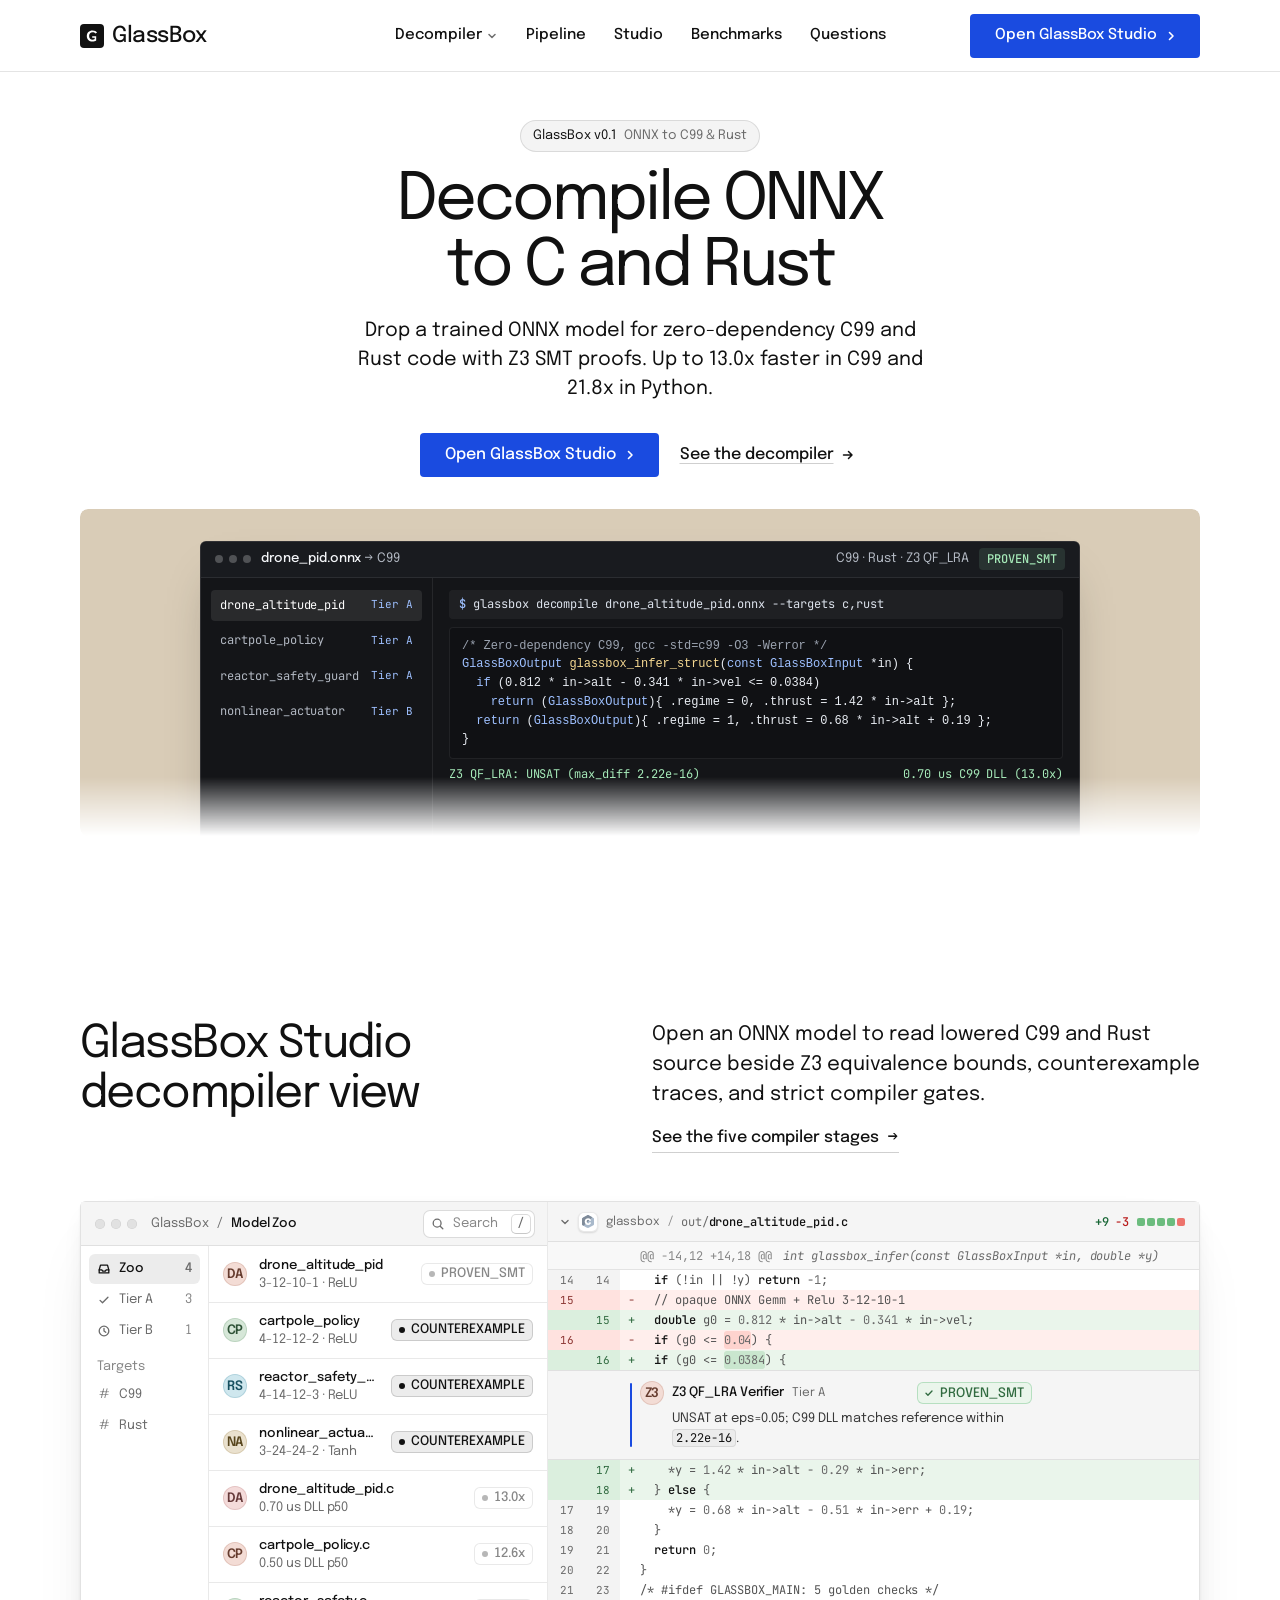
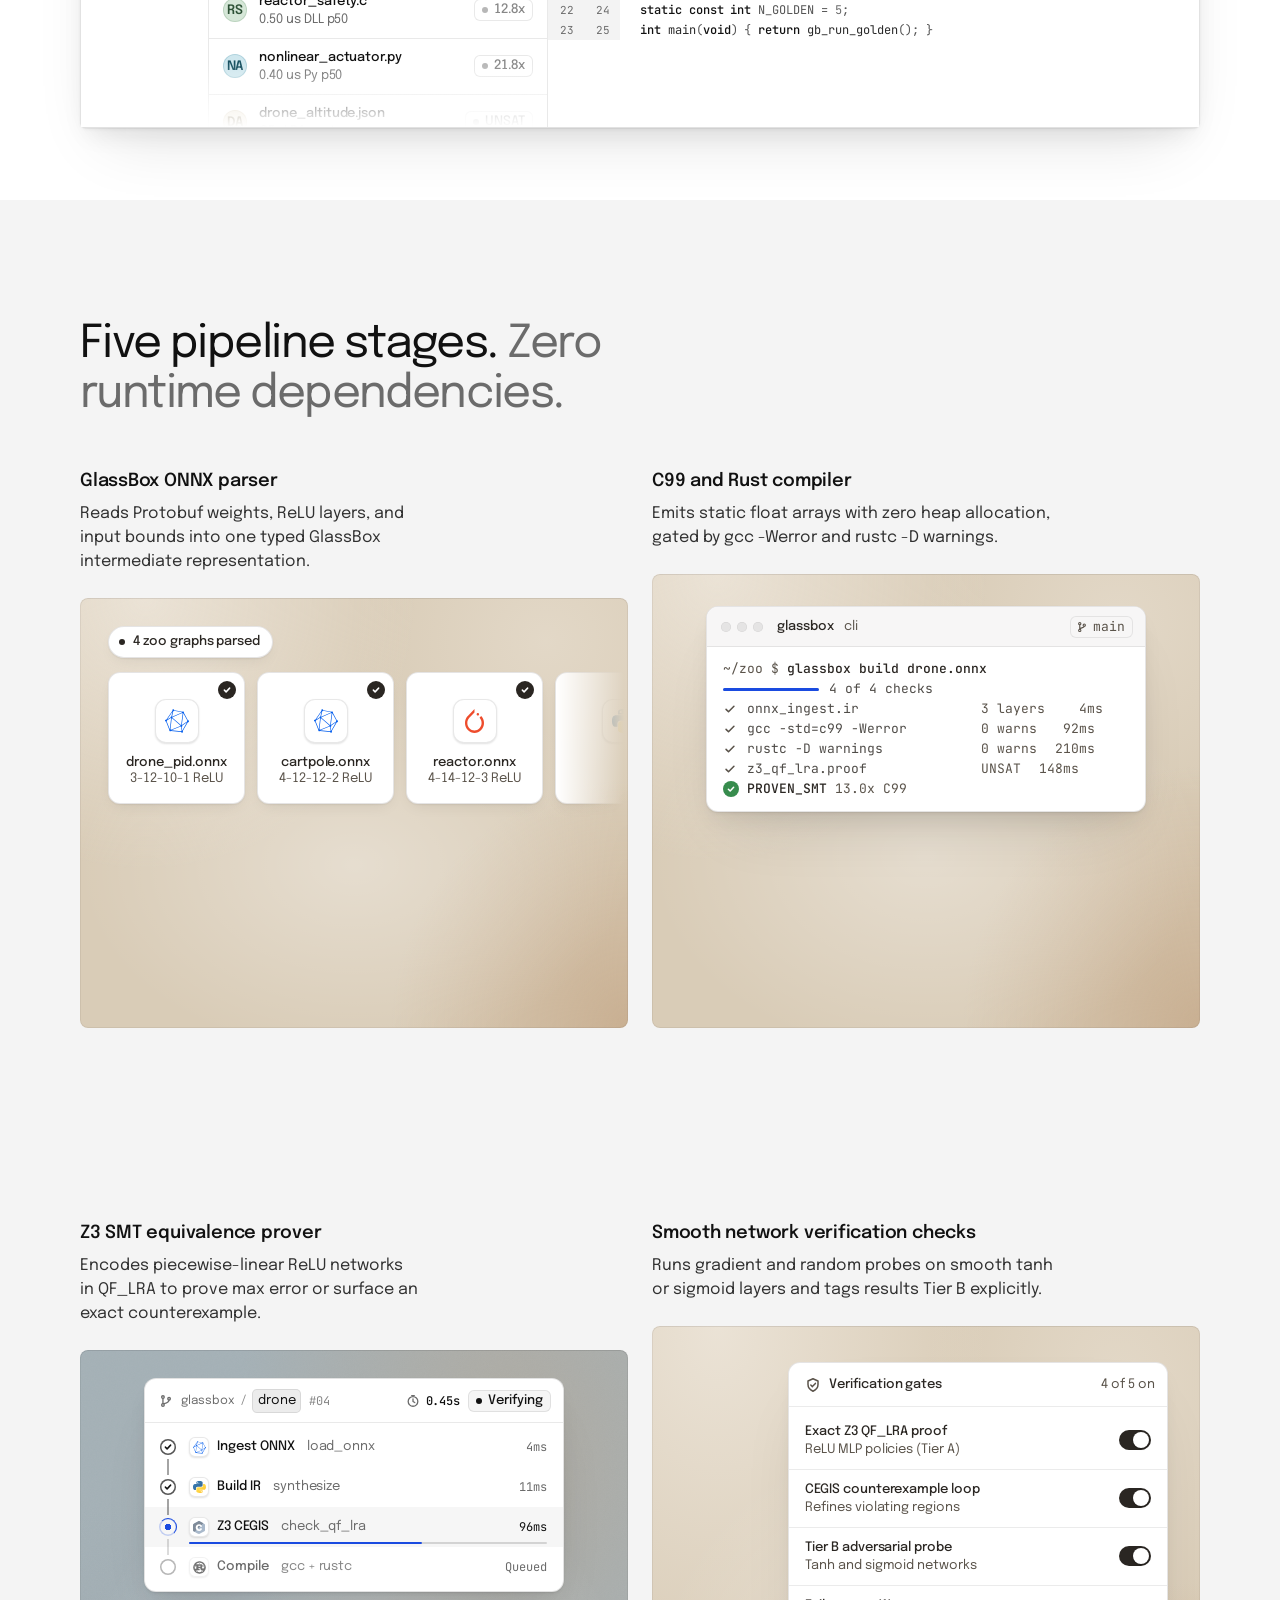
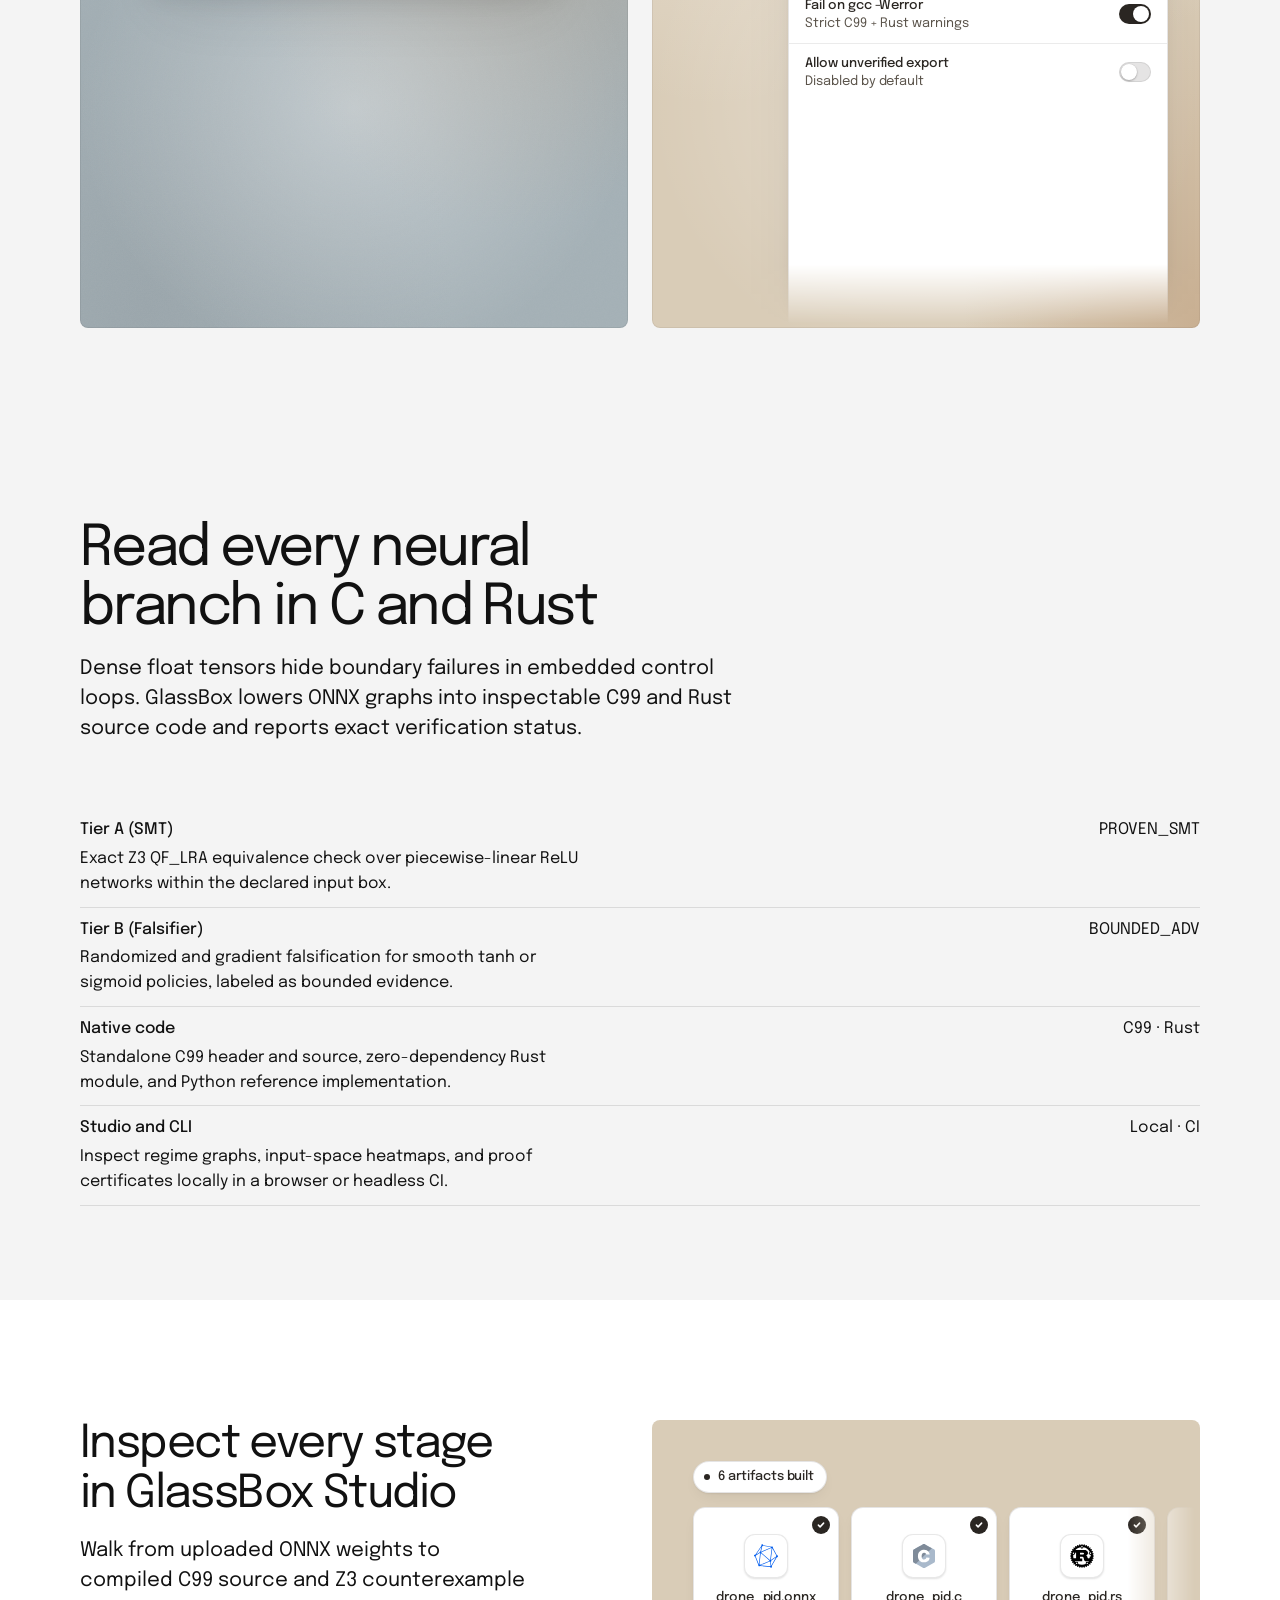
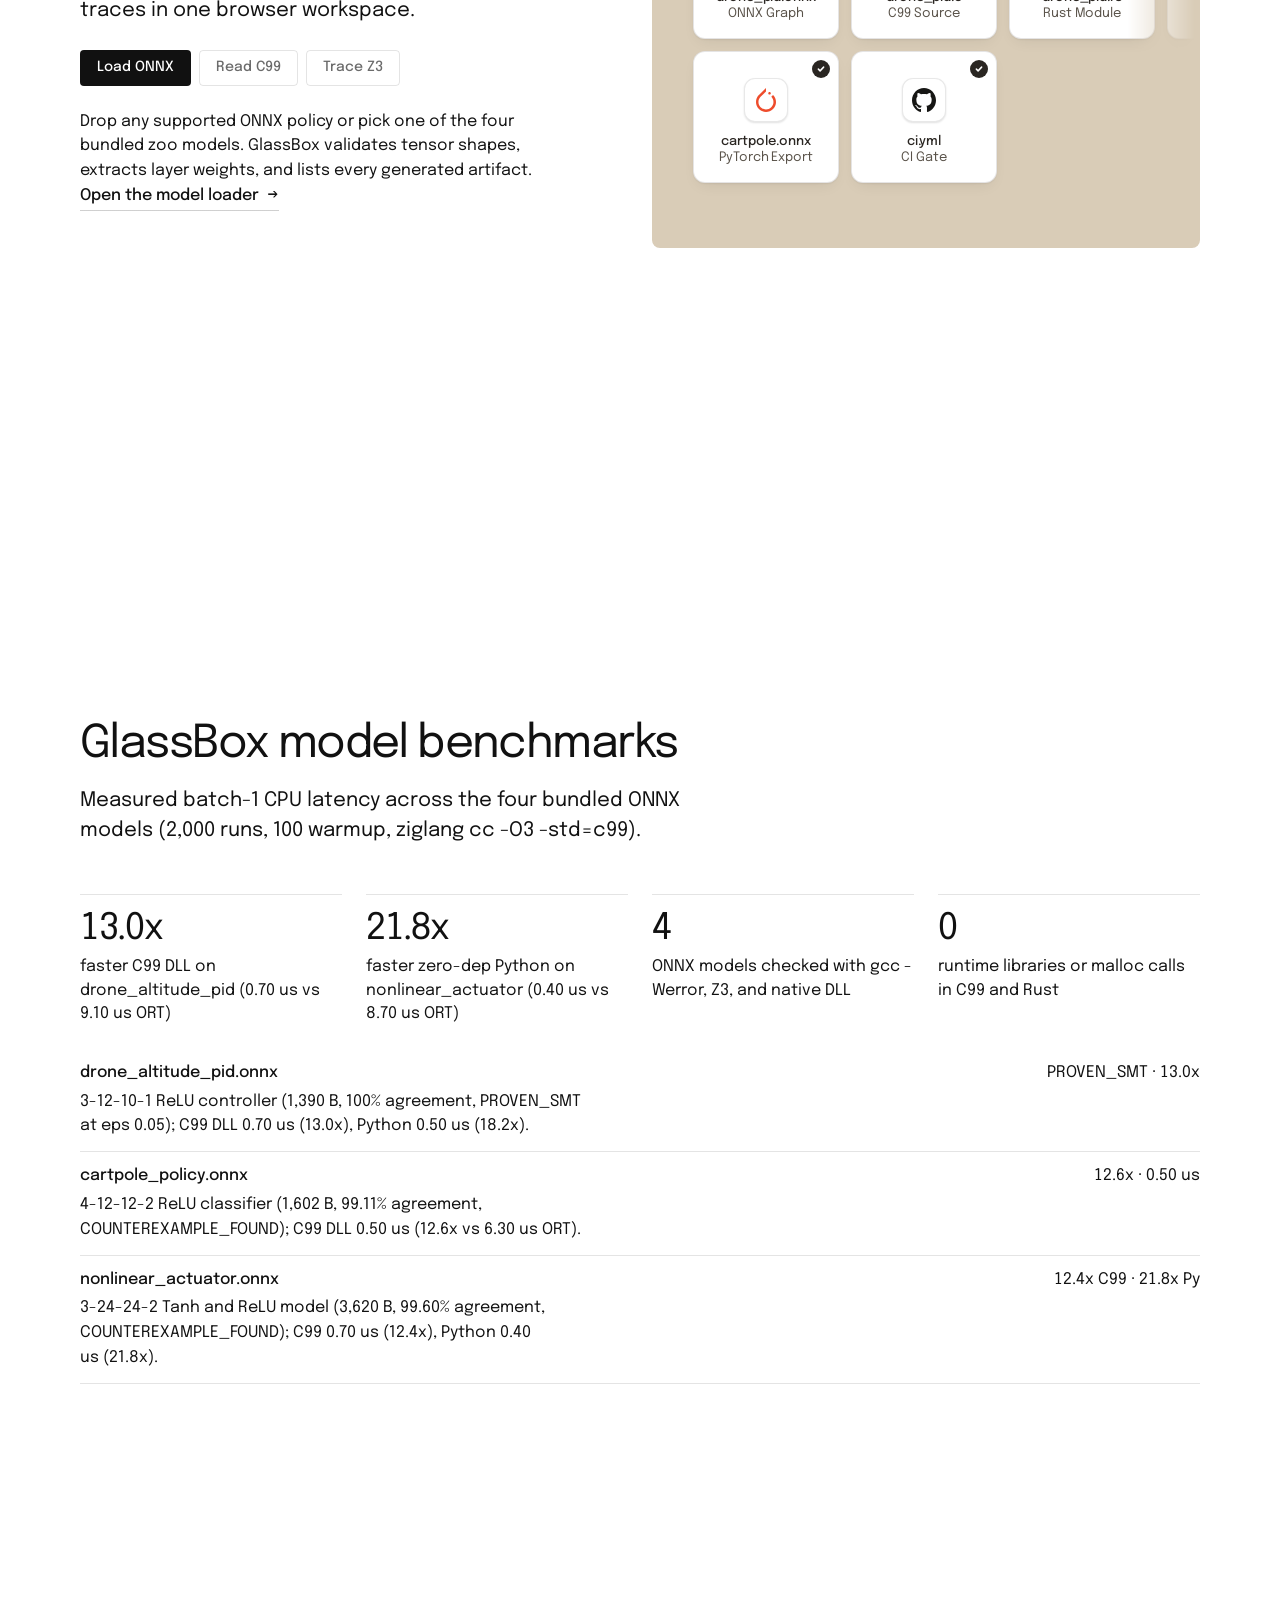
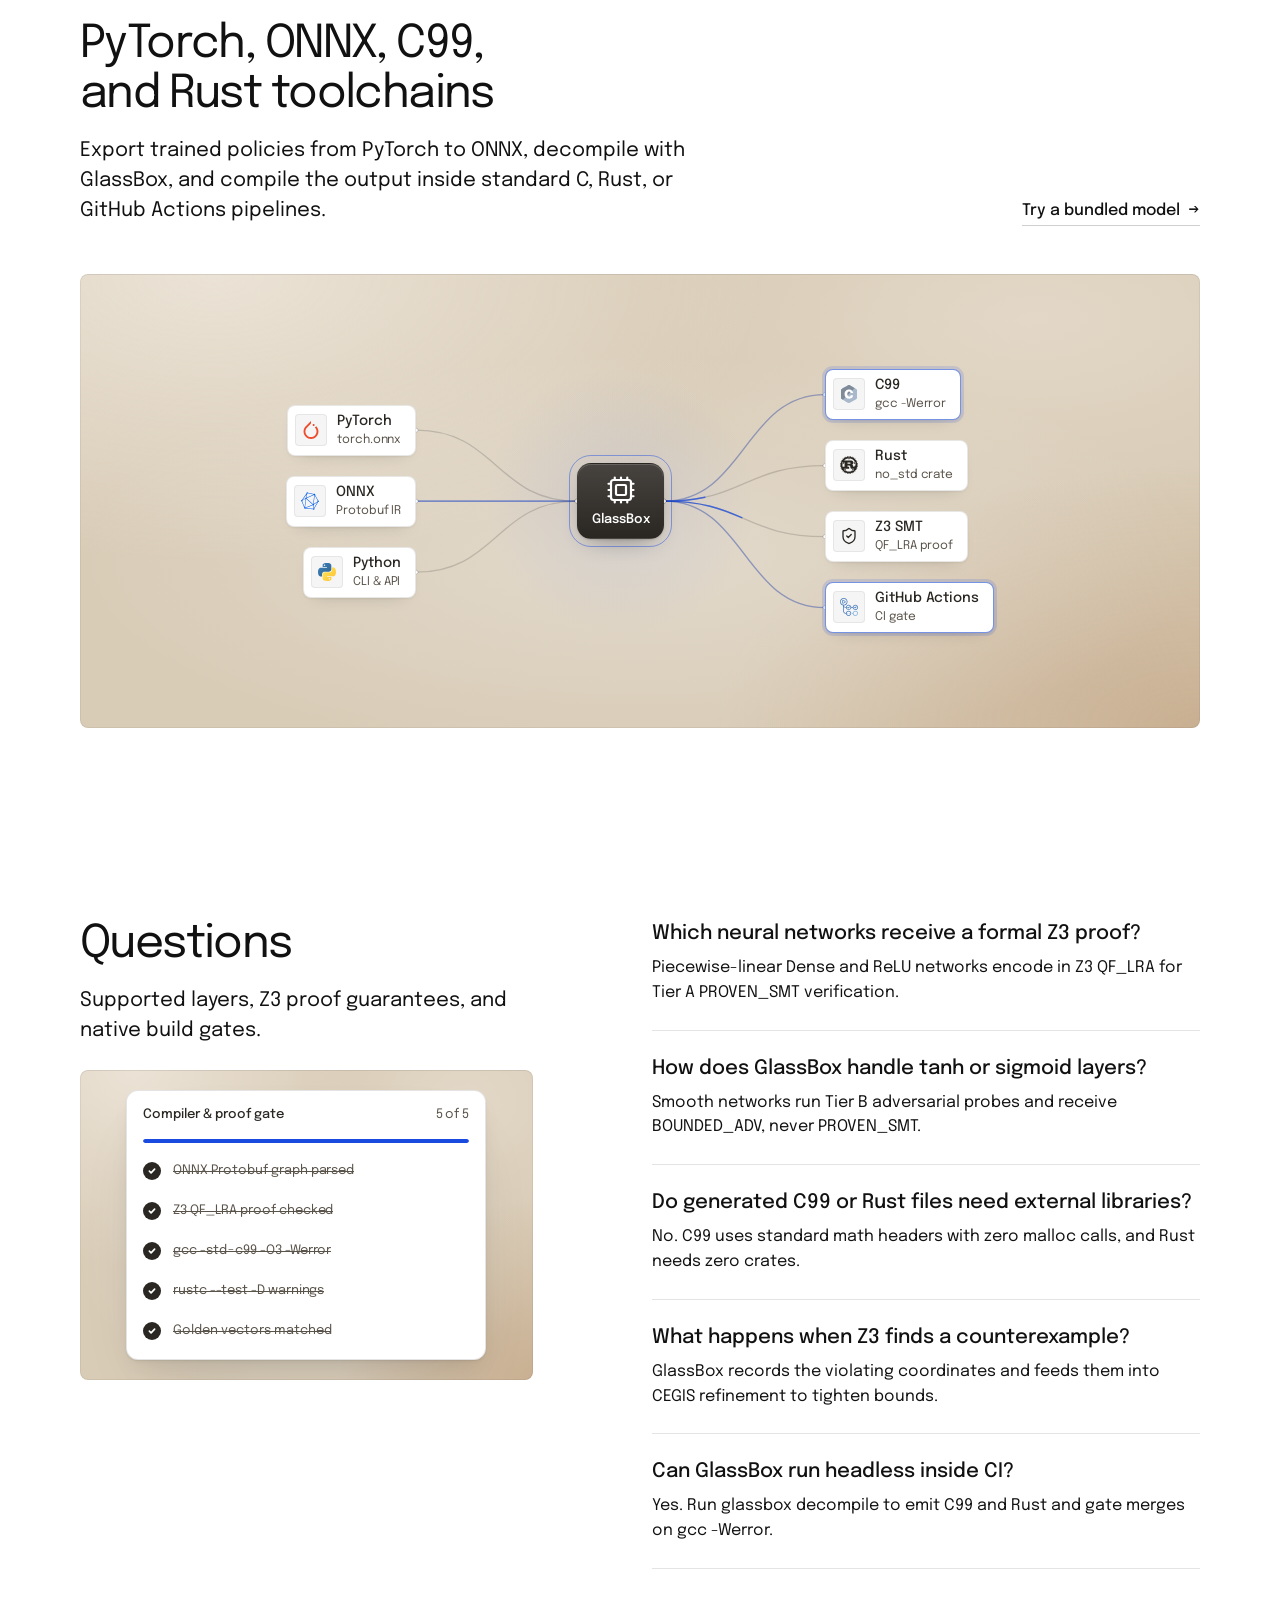
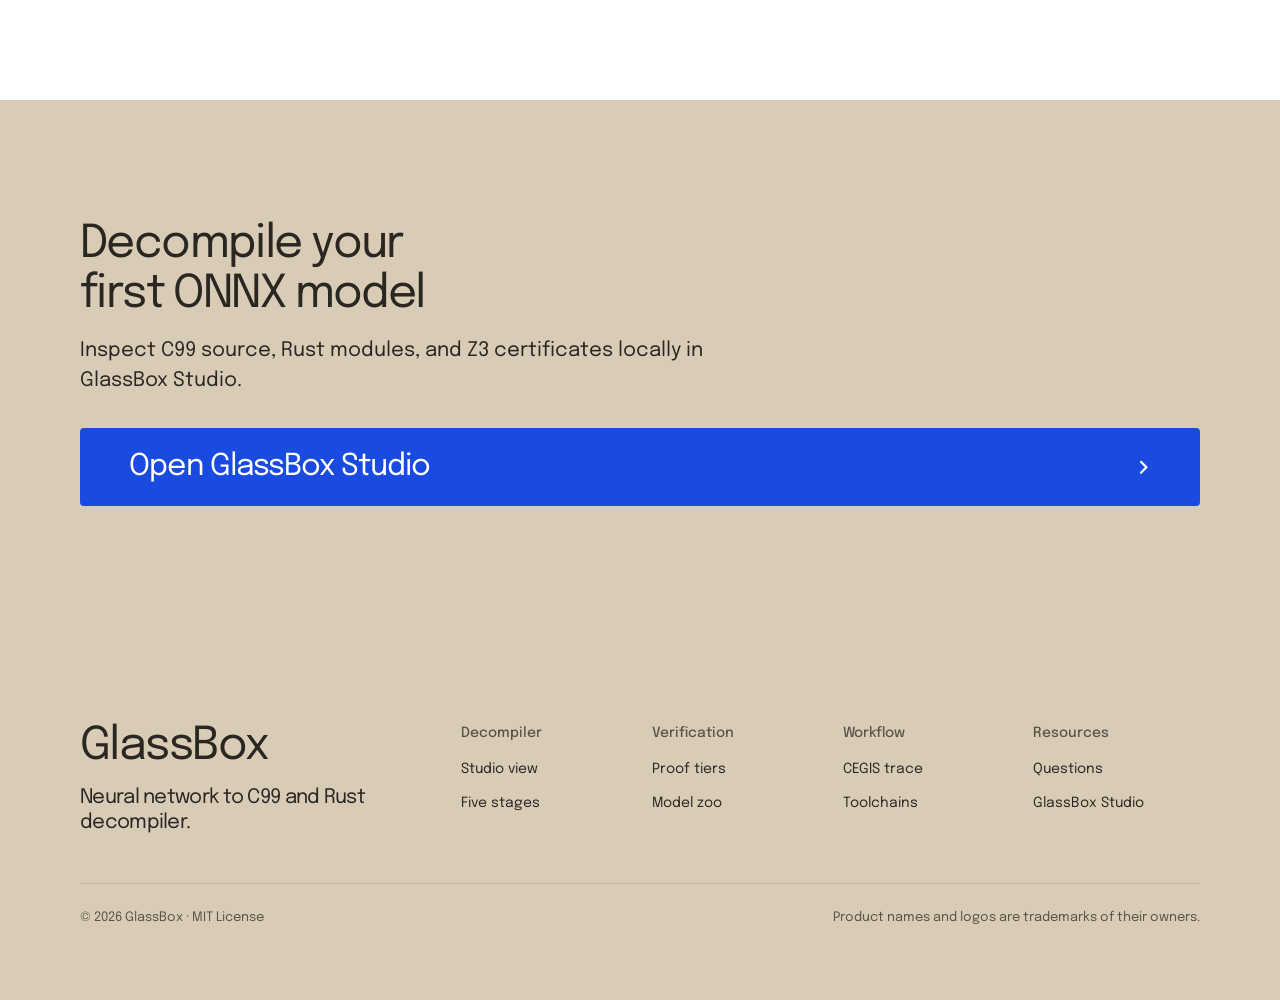
==== site/index.html @ 47673649 "feat: initial release of GlassBox neural-to-code CEGIS decompiler & studio (v0.1.0)" ====
<!doctype html>
<html lang="en" data-type="software" data-radius="sharp" data-ground="sand" data-buttons="arrow" data-motion>
<head>
<meta charset="utf-8">
<meta name="viewport" content="width=device-width, initial-scale=1, viewport-fit=cover">
<title>GlassBox: neural network to C and Rust decompiler</title>
<meta name="description" content="Drop a trained ONNX neural network and get readable, zero-dependency C99 and Rust source code backed by Z3 SMT counterexample proofs.">
<meta property="og:type" content="website">
<meta property="og:title" content="GlassBox: neural network to C and Rust decompiler">
<meta property="og:description" content="Decompile ONNX neural networks into standalone C99 and Rust source files with formal Z3 SMT equivalence proofs.">
<meta property="og:image" content="share.jpg">
<meta name="twitter:card" content="summary_large_image">
<link rel="icon" href="favicon.svg" type="image/svg+xml">
<meta name="theme-color" content="#ffffff">
<!-- <link rel="canonical" href="https://glassbox.example/"> -->
<meta name="site-kind" content="software">
<meta name="page-type" content="software">
<link rel="preconnect" href="https://fonts.googleapis.com">
<link rel="preconnect" href="https://fonts.gstatic.com" crossorigin>
<link href="https://fonts.googleapis.com/css2?family=Epilogue:wght@400..700&family=JetBrains+Mono:wght@400..500&display=swap" rel="stylesheet">
<link rel="stylesheet" href="assets/system.css">
<link rel="stylesheet" href="assets/ui/cards.css">
<link rel="stylesheet" href="assets/motion/motion.css">
<link rel="stylesheet" href="assets/backgrounds/backgrounds.css">
<link rel="stylesheet" href="assets/layout/layout.css">
<link rel="stylesheet" href="assets/icons/icon.css">
<style>
:root {
  --p-bg: #ffffff; --p-surface: #f4f4f4; --p-ink: #111111; --p-muted: #6b6b6b;
  --p-accent: #1a4be0; --p-accent-ink: #ffffff; --p-action: #1a4be0; --p-action-ink: #ffffff;
  --p-inv-bg: #111111; --p-inv-surface: #1e1e1e; --p-inv-ink: #ffffff; --p-inv-muted: #9a9a9a;
  --p-inv-accent: #ffffff; --p-inv-accent-ink: #111111; --p-inv-action: #ffffff; --p-inv-action-ink: #111111;
  --font-display: "Epilogue", system-ui, sans-serif;
  --font-text: "Epilogue", system-ui, sans-serif;
  --font-mono: "JetBrains Mono", ui-monospace, "SFMono-Regular", Menlo, Consolas, monospace;
  --display-weight: 400;
  --display-tracking: -0.035em;
  --display-tracking-xl: -0.045em;
  --ly-scale: 0.97;
}
</style>
<link rel="stylesheet" href="assets/ui/base.css">
<link rel="stylesheet" href="assets/ui/window/fragment.css">
<link rel="stylesheet" href="assets/ui/diff-review/fragment.css">
<link rel="stylesheet" href="assets/ui/terminal-run/fragment.css">
<link rel="stylesheet" href="assets/ui/pipeline-board/fragment.css">
<link rel="stylesheet" href="assets/ui/toggles/fragment.css">
<link rel="stylesheet" href="assets/ui/files/fragment.css">
<link rel="stylesheet" href="assets/ui/code/fragment.css">
<link rel="stylesheet" href="assets/ui/notify/fragment.css">
<link rel="stylesheet" href="assets/ui/checklist/fragment.css">
<link rel="stylesheet" href="assets/diagrams/diagram.css">
<script>document.documentElement.classList.add('m-enter');setTimeout(()=>document.documentElement.classList.add('m-enter-done'),700)</script>
<script src="assets/backgrounds/backgrounds.js"></script>
<script>document.documentElement.classList.add('mo-js');setTimeout(()=>document.documentElement.classList.add('mo-safe'),2500)</script>
<link rel="modulepreload" href="assets/moments/moments.js">
<link rel="modulepreload" href="assets/moments/lib.js">
<link rel="modulepreload" href="assets/moments/liquid-type/moment.js">
<link rel="modulepreload" href="assets/moments/counter-rolls/moment.js">
<style>
  /* Hero body text at 7:1+ ink contrast */
  .hero--centred .hero__lead { color: var(--ink); }

  /* Inline geometric mark matching favicon.svg */
  .gb-mark { width: 20px; height: 20px; flex: none; display: block; }

  /* Hero centred product window (scoped inside .hero__window) */
  .hero__window {
    background:
      radial-gradient(85% 75% at 18% 14%, #efe5d5 0%, transparent 62%),
      radial-gradient(75% 70% at 84% 28%, #d2dce8 0%, transparent 65%),
      linear-gradient(180deg, #e5dac7 0%, #d9ccb7 100%);
  }
  .gb-win {
    background: #141518;
    color: #eceef2;
    border-radius: var(--r-md);
    border: 1px solid rgb(255 255 255 / .12);
    box-shadow: 0 24px 48px -22px rgb(17 17 17 / .42);
    overflow: hidden;
    font: 400 13px/1.45 var(--font-text);
  }
  .gb-win__bar {
    display: flex;
    align-items: center;
    gap: 10px;
    height: 36px;
    padding: 0 14px;
    border-bottom: 1px solid rgb(255 255 255 / .08);
    background: #191b1f;
    color: #b4bac4;
    font-size: 13px;
  }
  .gb-win__bar > span:nth-child(2) { min-width: 0; overflow: hidden; text-overflow: ellipsis; white-space: nowrap; }
  .gb-win__dots { display: inline-flex; gap: 6px; flex: none; }
  .gb-win__dots i { width: 8px; height: 8px; border-radius: 50%; background: rgb(255 255 255 / .24); display: block; }
  .gb-win__bar b { color: #f3f5f8; font-weight: 500; }
  .gb-win__sp { flex: 1; }
  .gb-win__badge {
    flex: none;
    font: 500 12px/1 var(--font-mono);
    color: #a6eab9;
    background: rgb(155 226 177 / .12);
    padding: 5px 8px;
    border-radius: 4px;
  }
  .gb-win__body { display: grid; grid-template-columns: 232px minmax(0, 1fr); min-height: 290px; }
  .gb-win__list {
    border-right: 1px solid rgb(255 255 255 / .08);
    padding: 12px 10px;
    display: grid;
    align-content: start;
    gap: 4px;
  }
  .gb-win__row {
    display: flex;
    align-items: center;
    justify-content: space-between;
    gap: 8px;
    padding: 7px 9px;
    border-radius: 4px;
    color: #b2b8c2;
    font-family: var(--font-mono);
    font-size: 12px;
  }
  .gb-win__row.is-on { background: rgb(255 255 255 / .09); color: #ffffff; }
  .gb-win__tag { color: #9ec0ff; font-size: 11px; }
  .gb-win__pane { padding: 12px 16px; display: grid; align-content: start; gap: 8px; min-width: 0; }
  .gb-win__cmd {
    font: 400 12px/1.4 var(--font-mono);
    color: #dce2ec;
    background: rgb(255 255 255 / .05);
    padding: 6px 10px;
    border-radius: 4px;
    white-space: pre-wrap;
    word-break: break-word;
  }
  .gb-win__cmd b { color: #9ec0ff; font-weight: 500; }
  .gb-win__code {
    margin: 0;
    font: 400 12px/1.48 var(--font-mono);
    color: #e9edf3;
    background: #101114;
    border: 1px solid rgb(255 255 255 / .07);
    border-radius: 4px;
    padding: 9px 12px;
    white-space: pre-wrap;
    word-break: break-word;
    overflow: hidden;
  }
  .gb-win__code .kw { color: #9ec0ff; }
  .gb-win__code .fn { color: #f6d992; }
  .gb-win__code .cm { color: #9ba3b0; }
  .gb-win__foot {
    display: flex;
    align-items: center;
    justify-content: space-between;
    gap: 10px;
    font: 400 12px/1.3 var(--font-mono);
    color: #a6eab9;
  }
  @media (max-width: 1023px) {
    .gb-win__body { grid-template-columns: 1fr; }
    .gb-win__list, .gb-win__bar .gb-win__meta { display: none; }
  }
  @media (max-width: 639px) {
    .gb-win__pane { padding: 10px 12px; }
    .gb-win__cmd, .gb-win__foot { display: none; }
  }

  /* App-frame recipe (sections-library.md) */
  .app.ui { display: grid; grid-template-columns: minmax(0, 5fr) minmax(0, 7fr); margin-top: var(--s-7); background: var(--u-bg); border: 1px solid var(--u-border); border-radius: var(--u-r); box-shadow: var(--u-shadow); }
  .app > .app__pane { position: relative; min-width: 0; min-height: 0; overflow: hidden; }
  .app > .app__pane + .app__pane { border-left: 1px solid var(--u-line); }
  .app > .app__pane > .ui-panel { width: 100%; border: 0; border-radius: 0; box-shadow: none; }
  .app > .app__pane::after { content: ""; position: absolute; inset: auto 0 0 0; height: 64px; background: linear-gradient(transparent, var(--u-bg)); pointer-events: none; }
  .app .ui-diff__stat .is-add { color: #166534; }
  .app .ui-diff__stat .is-del { color: #b91c1c; }
  .app .ui-diff__apply { background: #111111; color: #ffffff; }
  @media (min-width: 1024px) and (max-width: 1279px) { .app.ui { grid-template-columns: minmax(0, 4fr) minmax(0, 8fr); } }
  @media (max-width: 1023px) {
    .app.ui { grid-template-columns: minmax(0, 1fr); grid-template-rows: auto minmax(0, 1fr); }
    .app > .app__pane--list { max-height: 252px; }
    .app > .app__pane--list::after { display: none; }
    .app .ui-win__side { display: none; }
    .app .ui-win__body { grid-template-columns: minmax(0, 1fr); }
    .app > .app__pane + .app__pane { border-left: 0; border-top: 1px solid var(--u-line); }
  }
  @media (max-width: 639px) {
    .app.ui { grid-template-rows: minmax(0, 1fr); }
    .app > .app__pane--list { display: none; }
    .app > .app__pane + .app__pane { border-top: 0; }
  }

  /* Pipeline 2x2 panel height */
  #pipeline .panel { --p-h: 320px; }
  @media (min-width: 1024px) and (max-width: 1279px) { #pipeline .panel { --p-h: 256px; } }
  @media (min-width: 640px) and (max-width: 1023px) { #pipeline .panel { --p-h: 400px; } }
  @media (max-width: 639px) { #pipeline .panel { --p-h: 168px; } }

  /* Statement moment (liquid-type) */
  #statement .mo-lt__type {
    font: var(--display-weight) clamp(38px, 4.4vw, 62px)/1.05 var(--font-display);
    letter-spacing: var(--display-tracking-xl);
    max-width: 18ch;
  }
  #statement .statement-rows { margin-top: var(--s-4); }
  #statement .statement-rows > li { padding-block: 10px; }
  @media (min-width: 640px) and (max-width: 1023px) { #statement .statement-rows > li { padding-block: var(--s-4); } }

  /* Workflow tabs-tour fixed-height panel */
  #workflow .tab-panels { min-height: 112px; }
  #workflow .frame--split { --ratio: 78%; }
  @media (max-width: 1023px) { #workflow .frame--split { --ratio: 0px; min-height: 440px; } }
  @media (max-width: 639px) { #workflow .frame--split { min-height: 300px; } }

  /* Benchmarks counter-rolls stats + model rows */
  #benchmarks .bench-stats { row-gap: var(--s-4); margin-bottom: var(--s-5); }
  #benchmarks .bench-stat { border-top: 1px solid var(--line); padding-top: var(--s-4); display: grid; gap: var(--s-2); align-content: start; }
  #benchmarks .bench-stat p:last-child { color: var(--ink); font-size: var(--t-body); line-height: 1.45; }
  #benchmarks .rows > li { padding-block: var(--s-3); }
  @media (min-width: 640px) and (max-width: 1023px) { #benchmarks .bench-stat { grid-column: auto / span 6; } }

  /* Targets full-width diagram panel */
  #targets .panel { --p-h: 440px; border-radius: var(--r-lg); }
  @media (max-width: 1023px) { #targets .panel { --p-h: 440px; } }
  @media (max-width: 639px) { #targets .panel { --p-h: 340px; } }

  /* FAQ calm visual panel on left column */
  #faq .faq-panel { --p-h: 310px; margin-top: var(--s-5); border-radius: var(--r-lg); }
  @media (max-width: 1023px) { #faq .faq-panel { --p-h: 280px; margin-top: var(--s-4); } }
  @media (max-width: 639px) {
    #faq .faq-panel { --p-h: 350px; margin-top: var(--s-5); }
    #faq .faq { margin-top: var(--s-6); }
    #faq .faq > .faq__item { padding-block: var(--s-6); }
    #benchmarks, #faq { --hm: 2; }
    .rows > li { grid-template-columns: minmax(0, 1fr); row-gap: var(--s-1); }
    .rows > li > * { grid-column: 1; grid-row: auto; }
    .rows__value { justify-self: start; white-space: normal; }
  }
  @media (max-width: 360px) {
    .closing__cta.close--type .btn--xl { white-space: normal; text-align: center; padding-inline: var(--s-3); font-size: 16px; }
  }
</style>
</head>
<body>
<!-- type: software
     deal: hero centred, nav nav-centre, close close-type, footer footer-statement, rhythm surface-pairs, buttons arrow, mark initial, ground sand, palette white-link-blue, type epilogue, radius sharp, effect gradient-mesh (hero), card ground painterly-landscape (1 panel), flat tokens on sections
     moments: liquid-type (#statement), counter-rolls (#benchmarks) -->

<header class="nav nav--centre">
  <div class="wrap nav__bar">
    <a class="skip-link" href="#top">Skip to content</a>
    <a class="nav__logo" href="#top"><svg class="gb-mark" viewBox="0 0 24 24" aria-hidden="true"><rect width="24" height="24" rx="4" fill="currentColor"/><path d="M16.2 12.2v4.3c-.9.7-2.2 1.1-3.8 1.1-3.3 0-5.6-2.2-5.6-5.6s2.3-5.6 5.7-5.6c2.2 0 3.7.8 4.6 2.1l-1.7 1.1c-.6-.9-1.5-1.3-2.8-1.3-2.1 0-3.5 1.4-3.5 3.7s1.4 3.7 3.5 3.7c.9 0 1.6-.2 2.1-.6v-1.4h-2.5v-1.5h4z" fill="#ffffff"/></svg>GlassBox</a>
    <nav class="nav__links" aria-label="Main">
      <div class="nav__item">
        <a class="nav__link" href="#decompiler">Decompiler <svg class="chev" viewBox="0 0 12 12" aria-hidden="true"><path d="M3 4.5l3 3 3-3" fill="none" stroke="currentColor" stroke-width="1.5" stroke-linecap="round" stroke-linejoin="round"/></svg></a>
        <div class="nav__menu">
          <div class="wrap grid">
            <div class="menu-col span-3">
              <p class="t-label">Compiler</p>
              <a href="#decompiler">Studio view<span>ONNX graph beside C99 and Rust</span></a>
              <a href="#pipeline">Five stages<span>Ingest, IR, codegen, Z3, gcc</span></a>
              <a href="#targets">Toolchains<span>PyTorch, ONNX, C99, Rust, CI</span></a>
            </div>
            <div class="menu-col span-3">
              <p class="t-label">Verification</p>
              <a href="#statement">Proof tiers<span>Tier A SMT vs Tier B falsifier</span></a>
              <a href="#workflow">CEGIS loop<span>Counterexample refinement trace</span></a>
              <a href="#benchmarks">Model zoo<span>Measured compiler checks</span></a>
            </div>
          </div>
        </div>
      </div>
      <div class="nav__item"><a class="nav__link" href="#pipeline">Pipeline</a></div>
      <div class="nav__item"><a class="nav__link" href="#workflow">Studio</a></div>
      <div class="nav__item"><a class="nav__link" href="#benchmarks">Benchmarks</a></div>
      <div class="nav__item"><a class="nav__link" href="#faq">Questions</a></div>
    </nav>
    <div class="nav__actions">
      <a class="btn btn--primary" href="/studio/">Open GlassBox Studio<svg class="m-arrow" viewBox="0 0 12 12" aria-hidden="true"><path class="m-arrow__stem" d="M1 6h8"/><path class="m-arrow__head" d="M4.5 2.5 8 6l-3.5 3.5"/></svg></a>
    </div>
    <button class="nav__toggle" type="button" aria-expanded="false" aria-label="Menu">
      <svg width="18" height="18" viewBox="0 0 18 18" aria-hidden="true"><path d="M2 5h14M2 13h14" stroke="currentColor" stroke-width="1.6" stroke-linecap="round"/></svg>
    </button>
  </div>
</header>

<main id="top">
  <!-- SCREEN 1: HERO (centred, gradient-mesh held still on lit sand ground) -->
  <section class="hero hero--centred" data-enter aria-labelledby="hero-h">
    <div class="wrap"><div class="hero-text">
      <div class="hero__c">
        <a class="pill" href="#benchmarks"><span>GlassBox v0.1</span><span class="muted">ONNX to C99 &amp; Rust</span></a>
        <h1 id="hero-h">Decompile ONNX to C and Rust</h1>
        <p class="hero__lead">Drop a trained ONNX model for zero-dependency C99 and Rust code with Z3 SMT proofs. Up to 13.0x faster in C99 and 21.8x in Python.</p>
        <div class="btn-row">
          <a class="btn btn--primary" href="/studio/">Open GlassBox Studio<svg class="m-arrow" viewBox="0 0 12 12" aria-hidden="true"><path class="m-arrow__stem" d="M1 6h8"/><path class="m-arrow__head" d="M4.5 2.5 8 6l-3.5 3.5"/></svg></a>
          <a class="btn btn--secondary" href="#decompiler">See the decompiler</a>
        </div>
      </div>
      <div class="hero__window" data-fx="gradient-mesh" data-fx-seed="42" data-fx-params='{"speed":0}' data-fx-palette='{"bg":"#d9ccb7","surface":"#e9e0d2","ink":"#2a2622","accent":"#3f6a92"}' role="img" aria-label="GlassBox decompiling drone_altitude_pid.onnx into standalone C99 with a PROVEN_SMT Z3 certificate">
        <div class="ui ly-piece gb-win" aria-hidden="true">
          <div class="gb-win__bar">
            <span class="gb-win__dots"><i></i><i></i><i></i></span>
            <span><b>drone_pid.onnx</b> &rarr; C99</span>
            <span class="gb-win__sp"></span>
            <span class="gb-win__meta">C99 &middot; Rust &middot; Z3 QF_LRA</span>
            <span class="gb-win__badge">PROVEN_SMT</span>
          </div>
          <div class="gb-win__body">
            <div class="gb-win__list">
              <div class="gb-win__row is-on"><span>drone_altitude_pid</span><span class="gb-win__tag">Tier A</span></div>
              <div class="gb-win__row"><span>cartpole_policy</span><span class="gb-win__tag">Tier A</span></div>
              <div class="gb-win__row"><span>reactor_safety_guard</span><span class="gb-win__tag">Tier A</span></div>
              <div class="gb-win__row"><span>nonlinear_actuator</span><span class="gb-win__tag">Tier B</span></div>
            </div>
            <div class="gb-win__pane">
              <div class="gb-win__cmd"><b>$</b> glassbox decompile drone_altitude_pid.onnx --targets c,rust</div>
              <pre class="gb-win__code"><code><span class="cm">/* Zero-dependency C99, gcc -std=c99 -O3 -Werror */</span>
<span class="kw">GlassBoxOutput</span> <span class="fn">glassbox_infer_struct</span>(<span class="kw">const GlassBoxInput</span> *in) {
  <span class="kw">if</span> (0.812 * in-&gt;alt - 0.341 * in-&gt;vel &lt;= 0.0384)
    <span class="kw">return</span> (<span class="kw">GlassBoxOutput</span>){ .regime = 0, .thrust = 1.42 * in-&gt;alt };
  <span class="kw">return</span> (<span class="kw">GlassBoxOutput</span>){ .regime = 1, .thrust = 0.68 * in-&gt;alt + 0.19 };
}</code></pre>
              <div class="gb-win__foot">
                <span>Z3 QF_LRA: UNSAT (max_diff 2.22e-16)</span>
                <span>0.70 us C99 DLL (13.0x)</span>
              </div>
            </div>
          </div>
        </div>
      </div>
    </div></div>
  </section>

  <!-- SCREEN 2: APP-FRAME (product big across .wrap: model zoo list beside decompiled C99 diff & Z3 proof) -->
  <section class="section" id="decompiler" aria-labelledby="decompiler-h">
    <div class="wrap">
      <div class="grid">
        <div class="span-5">
          <h2 id="decompiler-h">GlassBox Studio decompiler view</h2>
        </div>
        <div class="span-6 start-7 stack-4">
          <p class="t-lead">Open an ONNX model to read lowered C99 and Rust source beside Z3 equivalence bounds, counterexample traces, and strict compiler gates.</p>
          <a class="link" href="#pipeline">See the five compiler stages</a>
        </div>
      </div>
      <div class="ui app fill" data-visual role="img" aria-label="GlassBox Studio showing bundled ONNX models on the left beside decompiled C99 code and Z3 SMT proof verification on the right" data-ui-pause-host>
        <div class="app__pane app__pane--list">
          <div class="ui ui-panel ui-win" data-ui="window" data-open="Queued" data-work="Verifying" data-done="Proven">
            <div class="ui-win__bar">
              <span class="ui-dots" aria-hidden="true"><i></i><i></i><i></i></span>
              <span class="ui-win__crumb">GlassBox <i>/</i> <b>Model Zoo</b></span>
              <span class="ui-spacer"></span>
              <span class="ui-win__search" aria-hidden="true"><svg class="ui-icon" viewBox="0 0 16 16"><circle cx="7" cy="7" r="4.5"/><path d="m10.5 10.5 3 3"/></svg><span class="ui-win__ph">Search</span><span class="ui-kbd">/</span></span>
            </div>
            <div class="ui-win__body">
              <nav class="ui-win__side" aria-hidden="true">
                <span class="ui-win__nav is-on"><svg class="ui-icon" viewBox="0 0 16 16"><path d="M2.5 9h3l1 1.5h3l1-1.5h3"/><path d="M2.5 9 4 3.5h8L13.5 9v3.5h-11z"/></svg>Zoo<em>4</em></span>
                <span class="ui-win__nav"><svg class="ui-icon" viewBox="0 0 16 16"><path d="m3.5 8.4 2.8 2.8 6.2-6.4"/></svg>Tier A<em>3</em></span>
                <span class="ui-win__nav"><svg class="ui-icon" viewBox="0 0 16 16"><circle cx="8" cy="8" r="5.5"/><path d="M8 5v3l2 1.5"/></svg>Tier B<em>1</em></span>
                <span class="ui-win__label">Targets</span>
                <span class="ui-win__nav"><span class="ui-win__hash">#</span>C99</span>
                <span class="ui-win__nav"><span class="ui-win__hash">#</span>Rust</span>
              </nav>
              <div class="ui-win__main">
                <div class="ui-win__cols" aria-hidden="true"><span>Model</span><span>Graph</span><span>Status</span><span>Size</span></div>
                <ul class="ui-win__rows">
                  <li class="ui-win__row" data-row><span class="ui-avatar" data-tone="1">DA</span><span class="ui-win__who">drone_altitude_pid</span><span class="ui-win__sub">3-12-10-1 &middot; ReLU</span><span class="ui-win__st is-done" data-st>PROVEN_SMT</span><span class="ui-win__age">1.4 KB</span></li>
                  <li class="ui-win__row" data-row><span class="ui-avatar" data-tone="3">CP</span><span class="ui-win__who">cartpole_policy</span><span class="ui-win__sub">4-12-12-2 &middot; ReLU</span><span class="ui-win__st is-you" data-st>COUNTEREXAMPLE</span><span class="ui-win__age">1.6 KB</span></li>
                  <li class="ui-win__row" data-row><span class="ui-avatar" data-tone="4">RS</span><span class="ui-win__who">reactor_safety_guard</span><span class="ui-win__sub">4-14-12-3 &middot; ReLU</span><span class="ui-win__st is-you" data-st>COUNTEREXAMPLE</span><span class="ui-win__age">1.8 KB</span></li>
                  <li class="ui-win__row" data-row><span class="ui-avatar" data-tone="2">NA</span><span class="ui-win__who">nonlinear_actuator</span><span class="ui-win__sub">3-24-24-2 &middot; Tanh</span><span class="ui-win__st is-you" data-st>COUNTEREXAMPLE</span><span class="ui-win__age">3.6 KB</span></li>
                  <li class="ui-win__row" data-row><span class="ui-avatar" data-tone="5">DA</span><span class="ui-win__who">drone_altitude_pid.c</span><span class="ui-win__sub">0.70 us DLL p50</span><span class="ui-win__st is-done" data-st>13.0x</span><span class="ui-win__age">C99</span></li>
                  <li class="ui-win__row" data-row><span class="ui-avatar" data-tone="1">CP</span><span class="ui-win__who">cartpole_policy.c</span><span class="ui-win__sub">0.50 us DLL p50</span><span class="ui-win__st is-done" data-st>12.6x</span><span class="ui-win__age">C99</span></li>
                  <li class="ui-win__row" data-row><span class="ui-avatar" data-tone="3">RS</span><span class="ui-win__who">reactor_safety.c</span><span class="ui-win__sub">0.50 us DLL p50</span><span class="ui-win__st is-done" data-st>12.8x</span><span class="ui-win__age">C99</span></li>
                  <li class="ui-win__row" data-row><span class="ui-avatar" data-tone="4">NA</span><span class="ui-win__who">nonlinear_actuator.py</span><span class="ui-win__sub">0.40 us Py p50</span><span class="ui-win__st is-done" data-st>21.8x</span><span class="ui-win__age">Py</span></li>
                  <li class="ui-win__row" data-row><span class="ui-avatar" data-tone="2">DA</span><span class="ui-win__who">drone_altitude.json</span><span class="ui-win__sub">QF_LRA cert</span><span class="ui-win__st is-done" data-st>UNSAT</span><span class="ui-win__age">IR</span></li>
                </ul>
              </div>
            </div>
          </div>
        </div>
        <div class="app__pane app__pane--open" data-ui-loop>
          <div class="ui ui-panel ui-diff" data-ui="diff-review">
            <div class="ui-diff__head">
              <svg class="ui-icon ui-diff__fold" viewBox="0 0 16 16" aria-hidden="true"><path d="m4.5 6.25 3.5 3.5 3.5-3.5"/></svg>
              <span class="ui-diff__tool" aria-hidden="true"><img data-icon="logos:c" src="assets/icons/c.svg" width="20" height="20" loading="lazy" alt=""></span>
              <span class="ui-diff__repo">glassbox</span><i class="ui-diff__slash" aria-hidden="true">/</i>
              <span class="ui-diff__path"><span class="ui-diff__dir">out/</span><b>drone_altitude_pid.c</b></span>
              <span class="ui-spacer"></span>
              <span class="ui-diff__stat"><b class="is-add"><span class="ui-diff__was">+8</span><span class="ui-diff__now">+9</span></b><b class="is-del"><span class="ui-diff__was">&minus;2</span><span class="ui-diff__now">&minus;3</span></b><span class="ui-diff__bar" aria-hidden="true"><i class="is-add"></i><i class="is-add"></i><i class="is-add"></i><i class="is-add"></i><i class="is-del"></i></span></span>
            </div>
            <div class="ui-diff__hunk"><span>@@ -14,12 +14,18 @@</span> <em class="ui-diff__sig">int glassbox_infer(const GlassBoxInput *in, double *y)</em></div>
            <div class="ui-diff__lines">
              <div class="ui-diff__ln"><i>14</i><i>14</i><span class="ui-diff__code" data-i="1"><span class="ui-diff__ind">  </span><span class="k">if</span> (!in || !y) <span class="k">return</span> -<span class="n">1</span>;</span></div>
              <div class="ui-diff__ln is-del"><i>15</i><i></i><span class="ui-diff__code" data-i="1"><span class="ui-diff__ind">  </span><span class="c">// opaque ONNX Gemm + Relu 3-12-10-1</span></span></div>
              <div class="ui-diff__ln is-add"><i></i><i>15</i><span class="ui-diff__code" data-i="1"><span class="ui-diff__ind">  </span><span class="k">double</span> g0 = <span class="n">0.812</span> * in-&gt;alt - <span class="n">0.341</span> * in-&gt;vel;</span></div>
              <div class="ui-diff__ln is-target" data-diff-target><i>16</i><i>16</i><span class="ui-diff__code" data-i="2"><span class="ui-diff__ind">  </span><span class="k">if</span> (g0 &lt;= <mark class="ui-diff__w"><span class="n">0.04</span></mark>) {</span></div>
              <div class="ui-diff__sug" data-diff-sug><div class="ui-diff__ln is-add"><i></i><i>16</i><span class="ui-diff__code" data-i="2"><span class="ui-diff__ind">  </span><span class="k">if</span> (g0 &lt;= <mark class="ui-diff__w"><span class="n">0.0384</span></mark>) {</span></div></div>
              <div class="ui-diff__thread">
                <div class="ui-diff__by">
                  <span class="ui-avatar" data-tone="1">Z3</span>
                  <span class="ui-diff__name">Z3 QF_LRA Verifier</span>
                  <span class="ui-diff__time">Tier A</span>
                  <span class="ui-spacer"></span>
                  <span class="ui-diff__act" data-diff-act>
                    <button class="ui-btn ui-btn--sm ui-diff__apply" type="button" tabindex="-1" data-diff-apply><span class="ui-diff__lbl">Seal proof</span><i class="ui-diff__spin" aria-hidden="true"></i></button>
                    <span class="ui-chip ui-diff__done"><svg viewBox="0 0 16 16" aria-hidden="true"><path d="m4 8.4 2.6 2.6L12 5.4" fill="none" stroke="currentColor" stroke-width="1.8" stroke-linecap="round" stroke-linejoin="round"/></svg>PROVEN_SMT</span>
                  </span>
                </div>
                <div class="ui-diff__msg">UNSAT at eps=0.05; C99 DLL matches reference within <code>2.22e-16</code>.</div>
              </div>
              <div class="ui-diff__ln is-add"><i></i><i>17</i><span class="ui-diff__code" data-i="2"><span class="ui-diff__ind">    </span>*y = <span class="n">1.42</span> * in-&gt;alt - <span class="n">0.29</span> * in-&gt;err;</span></div>
              <div class="ui-diff__ln is-add"><i></i><i>18</i><span class="ui-diff__code" data-i="1"><span class="ui-diff__ind">  </span>} <span class="k">else</span> {</span></div>
              <div class="ui-diff__ln"><i>17</i><i>19</i><span class="ui-diff__code" data-i="2"><span class="ui-diff__ind">    </span>*y = <span class="n">0.68</span> * in-&gt;alt - <span class="n">0.51</span> * in-&gt;err + <span class="n">0.19</span>;</span></div>
              <div class="ui-diff__ln"><i>18</i><i>20</i><span class="ui-diff__code" data-i="1"><span class="ui-diff__ind">  </span>}</span></div>
              <div class="ui-diff__ln"><i>19</i><i>21</i><span class="ui-diff__code" data-i="1"><span class="ui-diff__ind">  </span><span class="k">return</span> <span class="n">0</span>;</span></div>
              <div class="ui-diff__ln"><i>20</i><i>22</i><span class="ui-diff__code" data-i="0">}</span></div>
              <div class="ui-diff__ln"><i>21</i><i>23</i><span class="ui-diff__code" data-i="0"><span class="c">/* #ifdef GLASSBOX_MAIN: 5 golden checks */</span></span></div>
              <div class="ui-diff__ln"><i>22</i><i>24</i><span class="ui-diff__code" data-i="0"><span class="k">static const int</span> N_GOLDEN = <span class="n">5</span>;</span></div>
              <div class="ui-diff__ln"><i>23</i><i>25</i><span class="ui-diff__code" data-i="0"><span class="k">int</span> <span class="f">main</span>(<span class="k">void</span>) { <span class="k">return</span> <span class="f">gb_run_golden</span>(); }</span></div>
            </div>
          </div>
        </div>
      </div>
    </div>
  </section>

  <!-- SCREEN 3 & 4: FEATURES 2x2 (surface band 1 of surface-pairs, 2 screens .g2) -->
  <section class="section ground-surface g2" id="pipeline" aria-labelledby="pipeline-h">
    <div class="wrap">
      <div class="group">
        <div class="section-head">
          <h2 id="pipeline-h">Five pipeline stages. <span class="muted">Zero runtime dependencies.</span></h2>
        </div>
        <div class="grid">
          <article class="card card--row card--open span-6 m-nolift">
            <h3>GlassBox ONNX parser</h3>
            <p>Reads Protobuf weights, ReLU layers, and input bounds into one typed GlassBox intermediate representation.</p>
            <div class="panel frame--lit">
              <div class="stage stage--fade-br"><div class="at-corner wide" style="--w:560px;--ax:28px;--ay:28px;--ay-sm:16px" data-ui-still>
                <div class="ui ui-files" data-ui="files" data-reading="Parsed {n} of {total}">
                  <div class="ui-files__status"><span class="ui-dot"></span><span data-files-status>4 zoo graphs parsed</span></div>
                  <ul class="ui-files__grid">
                    <li class="ui-file is-done">
                      <span class="ui-file__icon"><img data-icon="si:onnx" src="assets/icons/onnx.svg" width="20" height="20" loading="lazy" alt=""></span>
                      <span class="ui-file__name">drone_pid.onnx</span>
                      <span class="ui-file__kind">3-12-10-1 ReLU</span>
                      <span class="ui-file__bar"><i></i></span>
                      <span class="ui-file__check"><svg viewBox="0 0 16 16" aria-hidden="true"><path d="m4.5 8.2 2.3 2.3 4.7-5" fill="none" stroke="currentColor" stroke-width="2" stroke-linecap="round" stroke-linejoin="round"/></svg></span>
                    </li>
                    <li class="ui-file is-done">
                      <span class="ui-file__icon"><img data-icon="si:onnx" src="assets/icons/onnx.svg" width="20" height="20" loading="lazy" alt=""></span>
                      <span class="ui-file__name">cartpole.onnx</span>
                      <span class="ui-file__kind">4-12-12-2 ReLU</span>
                      <span class="ui-file__bar"><i></i></span>
                      <span class="ui-file__check"><svg viewBox="0 0 16 16" aria-hidden="true"><path d="m4.5 8.2 2.3 2.3 4.7-5" fill="none" stroke="currentColor" stroke-width="2" stroke-linecap="round" stroke-linejoin="round"/></svg></span>
                    </li>
                    <li class="ui-file is-done">
                      <span class="ui-file__icon"><img data-icon="pytorch" src="assets/icons/pytorch.svg" width="20" height="20" loading="lazy" alt=""></span>
                      <span class="ui-file__name">reactor.onnx</span>
                      <span class="ui-file__kind">4-14-12-3 ReLU</span>
                      <span class="ui-file__bar"><i></i></span>
                      <span class="ui-file__check"><svg viewBox="0 0 16 16" aria-hidden="true"><path d="m4.5 8.2 2.3 2.3 4.7-5" fill="none" stroke="currentColor" stroke-width="2" stroke-linecap="round" stroke-linejoin="round"/></svg></span>
                    </li>
                    <li class="ui-file is-done">
                      <span class="ui-file__icon"><img data-icon="python" src="assets/icons/python.svg" width="20" height="20" loading="lazy" alt=""></span>
                      <span class="ui-file__name">actuator.onnx</span>
                      <span class="ui-file__kind">3-24-24-2 Tanh</span>
                      <span class="ui-file__bar"><i></i></span>
                      <span class="ui-file__check"><svg viewBox="0 0 16 16" aria-hidden="true"><path d="m4.5 8.2 2.3 2.3 4.7-5" fill="none" stroke="currentColor" stroke-width="2" stroke-linecap="round" stroke-linejoin="round"/></svg></span>
                    </li>
                  </ul>
                </div>
              </div></div>
            </div>
          </article>
          <article class="card card--row card--open span-6 m-nolift">
            <h3>C99 and Rust compiler</h3>
            <p>Emits static float arrays with zero heap allocation, gated by gcc -Werror and rustc -D warnings.</p>
            <div class="panel frame--lit">
              <div class="stage"><div class="at-rise fit" style="--fit-max:440px;--ax:max(24px, 50% - 220px);--ay:32px;--ay-sm:16px" data-ui-still>
                <div class="ui ui-panel ui-term" data-ui="terminal-run">
                  <div class="ui-term__head">
                    <span class="ui-dots" aria-hidden="true"><i></i><i></i><i></i></span>
                    <span class="ui-term__title">glassbox</span>
                    <span class="ui-meta">cli</span>
                    <span class="ui-spacer"></span>
                    <span class="ui-chip ui-chip--plain ui-term__branch"><svg viewBox="0 0 16 16" aria-hidden="true" fill="none" stroke="currentColor" stroke-width="1.5" stroke-linecap="round" stroke-linejoin="round"><circle cx="5" cy="3.5" r="1.5"/><circle cx="5" cy="12.5" r="1.5"/><circle cx="11" cy="5.5" r="1.5"/><path d="M5 5v6M11 7c0 2.6-6 1.8-6 4"/></svg>main</span>
                  </div>
                  <div class="ui-term__screen" data-term-screen>
                    <div class="ui-term__track" data-term-track>
                      <div class="ui-term__ln ui-term__cmd"><span class="ui-term__cwd">~/zoo</span><span class="ui-term__sig">$</span><span class="ui-term__typed" data-term-cmd>glassbox build drone.onnx</span></div>
                      <div class="ui-term__ln ui-term__meter" data-term-out data-term-meter><span class="ui-term__bar" style="--p:1"><i></i></span><span class="ui-term__count" data-term-count>4 of 4 checks</span></div>
                      <div class="ui-term__ln ui-term__log" data-term-out data-term-step><svg class="ui-term__tick" viewBox="0 0 16 16" aria-hidden="true"><path d="m3.5 8.4 2.8 2.8 6.2-6.4"/></svg><span class="ui-term__path">onnx_ingest.ir</span><span class="ui-term__n">3 layers</span><span class="ui-term__t">4ms</span></div>
                      <div class="ui-term__ln ui-term__log" data-term-out data-term-step><svg class="ui-term__tick" viewBox="0 0 16 16" aria-hidden="true"><path d="m3.5 8.4 2.8 2.8 6.2-6.4"/></svg><span class="ui-term__path">gcc -std=c99 -Werror</span><span class="ui-term__n">0 warns</span><span class="ui-term__t">92ms</span></div>
                      <div class="ui-term__ln ui-term__log" data-term-out data-term-step><svg class="ui-term__tick" viewBox="0 0 16 16" aria-hidden="true"><path d="m3.5 8.4 2.8 2.8 6.2-6.4"/></svg><span class="ui-term__path">rustc -D warnings</span><span class="ui-term__n">0 warns</span><span class="ui-term__t">210ms</span></div>
                      <div class="ui-term__ln ui-term__log" data-term-out data-term-step><svg class="ui-term__tick" viewBox="0 0 16 16" aria-hidden="true"><path d="m3.5 8.4 2.8 2.8 6.2-6.4"/></svg><span class="ui-term__path">z3_qf_lra.proof</span><span class="ui-term__n">UNSAT</span><span class="ui-term__t">148ms</span></div>
                      <div class="ui-term__ln ui-term__done" data-term-out data-term-done><span class="ui-term__ok"><svg viewBox="0 0 16 16" aria-hidden="true"><path d="m4.5 8.3 2.4 2.4 4.6-5"/></svg></span><b>PROVEN_SMT</b><span class="ui-term__dim">13.0x C99</span></div>
                    </div>
                  </div>
                </div>
              </div></div>
            </div>
          </article>
        </div>
      </div>
      <div class="grid">
        <article class="card card--row card--open span-6 m-nolift">
          <h3>Z3 SMT equivalence prover</h3>
          <p>Encodes piecewise-linear ReLU networks in QF_LRA to prove max error or surface an exact counterexample.</p>
          <div class="panel" data-fx="painterly-landscape" data-fx-seed="17" data-fx-palette='{"bg":"#a3b0b6","accent":"#c49a6c"}' data-fx-params='{"blur":1,"brush":0.35,"slope":0,"hillY":0.3,"horizon":0.62,"drift":0}'>
            <div class="stage"><div class="at-rise fit" style="--fit-max:420px;--ax:max(24px, 50% - 210px);--ay:28px;--ay-sm:16px" data-ui-loop>
              <div class="ui ui-panel ui-pipe" data-ui="pipeline-board">
                <div class="ui-pipe__head">
                  <svg class="ui-icon ui-pipe__branch" viewBox="0 0 16 16" aria-hidden="true"><circle cx="4.5" cy="3.5" r="1.5"/><circle cx="4.5" cy="12.5" r="1.5"/><circle cx="11.5" cy="5.5" r="1.5"/><path d="M4.5 5v6M11.5 6.5c0 2.6-2.2 3.6-5.6 4.6"/></svg>
                  <span class="ui-pipe__repo">glassbox</span><i class="ui-pipe__slash">/</i><code class="ui-pipe__ref">drone</code>
                  <span class="ui-pipe__run">#04</span>
                  <span class="ui-spacer"></span>
                  <span class="ui-pipe__total"><svg class="ui-icon" viewBox="0 0 16 16" aria-hidden="true"><circle cx="8" cy="8.5" r="5.5"/><path d="M8 5.5v3l2 1.25M6.5 1.75h3"/></svg><span data-pipe-total>0.45s</span></span>
                  <span class="ui-chip ui-chip--ink ui-chip--live ui-pipe__chip" data-pipe-chip data-done="Proven">Verifying</span>
                </div>
                <ol class="ui-pipe__steps">
                  <li class="ui-pipe__step is-done" data-step="ingest"><span class="ui-pipe__ico"><svg viewBox="0 0 16 16" aria-hidden="true"><path d="m4.5 8.2 2.3 2.3 4.7-5"/></svg></span><span class="ui-pipe__name"><span class="ui-pipe__tool" aria-hidden="true"><img data-icon="si:onnx" src="assets/icons/onnx.svg" width="20" height="20" loading="lazy" alt=""></span><span class="ui-pipe__nm">Ingest ONNX</span></span><code class="ui-pipe__cmd">load_onnx</code><span class="ui-pipe__time" data-time>4ms</span><span class="ui-pipe__bar"><i></i></span></li>
                  <li class="ui-pipe__step is-done" data-step="lower"><span class="ui-pipe__ico"><svg viewBox="0 0 16 16" aria-hidden="true"><path d="m4.5 8.2 2.3 2.3 4.7-5"/></svg></span><span class="ui-pipe__name"><span class="ui-pipe__tool" aria-hidden="true"><img data-icon="python" src="assets/icons/python.svg" width="20" height="20" loading="lazy" alt=""></span><span class="ui-pipe__nm">Build IR</span></span><code class="ui-pipe__cmd">synthesize</code><span class="ui-pipe__time" data-time>11ms</span><span class="ui-pipe__bar"><i></i></span></li>
                  <li class="ui-pipe__step is-run" data-step="smt" style="--k:0.65"><span class="ui-pipe__ico"><svg viewBox="0 0 16 16" aria-hidden="true"><path d="m4.5 8.2 2.3 2.3 4.7-5"/></svg></span><span class="ui-pipe__name"><span class="ui-pipe__tool" aria-hidden="true"><img data-icon="logos:c" src="assets/icons/c.svg" width="20" height="20" loading="lazy" alt=""></span><span class="ui-pipe__nm">Z3 CEGIS</span></span><code class="ui-pipe__cmd">check_qf_lra</code><span class="ui-pipe__time" data-time="148ms">96ms</span><span class="ui-pipe__bar"><i></i></span></li>
                  <li class="ui-pipe__step" data-step="compile"><span class="ui-pipe__ico"><svg viewBox="0 0 16 16" aria-hidden="true"><path d="m4.5 8.2 2.3 2.3 4.7-5"/></svg></span><span class="ui-pipe__name"><span class="ui-pipe__tool" aria-hidden="true"><img data-icon="rust" src="assets/icons/rust.svg" width="20" height="20" loading="lazy" alt=""></span><span class="ui-pipe__nm">Compile</span></span><code class="ui-pipe__cmd">gcc + rustc</code><span class="ui-pipe__time" data-time="290ms">Queued</span><span class="ui-pipe__bar"><i></i></span></li>
                </ol>
              </div>
            </div></div>
          </div>
        </article>
        <article class="card card--row card--open span-6 m-nolift">
          <h3>Smooth network verification checks</h3>
          <p>Runs gradient and random probes on smooth tanh or sigmoid layers and tags results Tier B explicitly.</p>
          <div class="panel frame--lit">
            <div class="stage stage--fade-b"><div class="at-right to-edge" style="--ax:32px;--ay:36px;--ay-sm:16px" data-ui-still>
              <div class="ui ui-panel ui-toggles" data-ui="toggles">
                <div class="ui-head">
                  <svg class="ui-icon ui-toggles__ico" viewBox="0 0 16 16" aria-hidden="true"><path d="M8 1.8 13 4v3.6c0 3-2.1 5.4-5 6.6-2.9-1.2-5-3.6-5-6.6V4z"/><path d="m5.8 8 1.6 1.6 3-3.2"/></svg>
                  <div class="ui-title">Verification gates</div>
                  <span class="ui-spacer"></span>
                  <div class="ui-meta" data-tg-count>4 of 5 on</div>
                </div>
                <ul class="ui-toggles__list">
                  <li class="ui-tg">
                    <span class="ui-tg__text"><span class="ui-tg__label">Exact Z3 QF_LRA proof</span><span class="ui-tg__sub">ReLU MLP policies (Tier A)</span></span>
                    <button class="ui-switch is-on" type="button" role="switch" aria-checked="true" aria-label="Exact Z3 QF_LRA proof"><i></i></button>
                  </li>
                  <li class="ui-tg">
                    <span class="ui-tg__text"><span class="ui-tg__label">CEGIS counterexample loop</span><span class="ui-tg__sub">Refines violating regions</span></span>
                    <button class="ui-switch is-on" type="button" role="switch" aria-checked="true" aria-label="CEGIS counterexample loop"><i></i></button>
                  </li>
                  <li class="ui-tg">
                    <span class="ui-tg__text"><span class="ui-tg__label">Tier B adversarial probe</span><span class="ui-tg__sub">Tanh and sigmoid networks</span></span>
                    <button class="ui-switch is-on" type="button" role="switch" aria-checked="true" aria-label="Tier B adversarial probe"><i></i></button>
                  </li>
                  <li class="ui-tg">
                    <span class="ui-tg__text"><span class="ui-tg__label">Fail on gcc -Werror</span><span class="ui-tg__sub">Strict C99 + Rust warnings</span></span>
                    <button class="ui-switch is-on" type="button" role="switch" aria-checked="true" aria-label="Fail on gcc -Werror"><i></i></button>
                  </li>
                  <li class="ui-tg">
                    <span class="ui-tg__text"><span class="ui-tg__label">Allow unverified export</span><span class="ui-tg__sub">Disabled by default</span></span>
                    <button class="ui-switch" type="button" role="switch" aria-checked="false" aria-label="Allow unverified export"><i></i></button>
                  </li>
                </ul>
              </div>
            </div></div>
          </div>
        </article>
      </div>
    </div>
  </section>

  <!-- SCREEN 5: STATEMENT MOMENT (surface band 2 of surface-pairs, Beat 2: liquid-type) -->
  <section class="section ground-surface" id="statement" aria-labelledby="statement-h">
    <div class="wrap">
      <div class="section-head" data-moment="liquid-type" data-moment-opts='{"strength": 0.9}' style="max-width:none">
        <h2 id="statement-h" class="mo-lt__type">Read every neural branch in C and Rust</h2>
        <p>Dense float tensors hide boundary failures in embedded control loops. GlassBox lowers ONNX graphs into inspectable C99 and Rust source code and reports exact verification status.</p>
      </div>
      <ul class="rows statement-rows">
        <li>
          <span class="rows__name">Tier A (SMT)</span>
          <p>Exact Z3 QF_LRA equivalence check over piecewise-linear ReLU networks within the declared input box.</p>
          <span class="rows__value">PROVEN_SMT</span>
        </li>
        <li>
          <span class="rows__name">Tier B (Falsifier)</span>
          <p>Randomized and gradient falsification for smooth tanh or sigmoid policies, labeled as bounded evidence.</p>
          <span class="rows__value">BOUNDED_ADV</span>
        </li>
        <li>
          <span class="rows__name">Native code</span>
          <p>Standalone C99 header and source, zero-dependency Rust module, and Python reference implementation.</p>
          <span class="rows__value">C99 &middot; Rust</span>
        </li>
        <li>
          <span class="rows__name">Studio and CLI</span>
          <p>Inspect regime graphs, input-space heatmaps, and proof certificates locally in a browser or headless CI.</p>
          <span class="rows__value">Local &middot; CI</span>
        </li>
      </ul>
    </div>
  </section>

  <!-- SCREEN 6: TABS-TOUR (interactive Studio walkthrough) -->
  <section class="section" id="workflow" aria-labelledby="workflow-h">
    <div class="wrap">
      <div class="grid grid--top">
        <div class="span-5 stack-5">
          <div class="section-head" style="margin-bottom:0">
            <h2 id="workflow-h">Inspect every stage in GlassBox Studio</h2>
            <p>Walk from uploaded ONNX weights to compiled C99 source and Z3 counterexample traces in one browser workspace.</p>
          </div>
          <div class="tabs" role="tablist" aria-label="GlassBox Studio stages">
            <button class="tab" type="button" role="tab" aria-selected="true" aria-controls="tab-load screen-load">Load ONNX</button>
            <button class="tab" type="button" role="tab" aria-selected="false" aria-controls="tab-code screen-code">Read C99</button>
            <button class="tab" type="button" role="tab" aria-selected="false" aria-controls="tab-cegis screen-cegis">Trace Z3</button>
          </div>
          <div class="tab-panels">
            <div id="tab-load" role="tabpanel" class="stack-3">
              <p>Drop any supported ONNX policy or pick one of the four bundled zoo models. GlassBox validates tensor shapes, extracts layer weights, and lists every generated artifact.</p>
              <a class="link" href="/studio/">Open the model loader</a>
            </div>
            <div id="tab-code" role="tabpanel" class="stack-3" hidden>
              <p>Switch between generated C99, Rust, and Python views with line-numbered static weights, explicit activation branches, and copyable compiler commands.</p>
              <a class="link" href="#benchmarks">Check compiler gates</a>
            </div>
            <div id="tab-cegis" role="tabpanel" class="stack-3" hidden>
              <p>Watch Z3 test equivalence across the input domain. When a counterexample exists, GlassBox prints the exact input vector and output delta.</p>
              <a class="link" href="#faq">Read proof limits</a>
            </div>
          </div>
        </div>
        <div class="frame frame--split frame--lit span-6 start-7">
          <div id="screen-load" class="stage stage--fade-br">
            <div class="at-corner wide" style="--w:620px;--ax:40px;--ay:40px;--ay-sm:20px" data-ui-still>
              <div class="ui ui-files" data-ui="files" data-reading="Checked {n} of {total}">
                <div class="ui-files__status"><span class="ui-dot"></span><span data-files-status>6 artifacts built</span></div>
                <ul class="ui-files__grid">
                  <li class="ui-file is-done">
                    <span class="ui-file__icon"><img data-icon="si:onnx" src="assets/icons/onnx.svg" width="20" height="20" loading="lazy" alt=""></span>
                    <span class="ui-file__name">drone_pid.onnx</span>
                    <span class="ui-file__kind">ONNX Graph</span>
                    <span class="ui-file__bar"><i></i></span>
                    <span class="ui-file__check"><svg viewBox="0 0 16 16" aria-hidden="true"><path d="m4.5 8.2 2.3 2.3 4.7-5" fill="none" stroke="currentColor" stroke-width="2" stroke-linecap="round" stroke-linejoin="round"/></svg></span>
                  </li>
                  <li class="ui-file is-done">
                    <span class="ui-file__icon"><img data-icon="logos:c" src="assets/icons/c.svg" width="20" height="20" loading="lazy" alt=""></span>
                    <span class="ui-file__name">drone_pid.c</span>
                    <span class="ui-file__kind">C99 Source</span>
                    <span class="ui-file__bar"><i></i></span>
                    <span class="ui-file__check"><svg viewBox="0 0 16 16" aria-hidden="true"><path d="m4.5 8.2 2.3 2.3 4.7-5" fill="none" stroke="currentColor" stroke-width="2" stroke-linecap="round" stroke-linejoin="round"/></svg></span>
                  </li>
                  <li class="ui-file is-done">
                    <span class="ui-file__icon"><img data-icon="rust" src="assets/icons/rust.svg" width="20" height="20" loading="lazy" alt=""></span>
                    <span class="ui-file__name">drone_pid.rs</span>
                    <span class="ui-file__kind">Rust Module</span>
                    <span class="ui-file__bar"><i></i></span>
                    <span class="ui-file__check"><svg viewBox="0 0 16 16" aria-hidden="true"><path d="m4.5 8.2 2.3 2.3 4.7-5" fill="none" stroke="currentColor" stroke-width="2" stroke-linecap="round" stroke-linejoin="round"/></svg></span>
                  </li>
                  <li class="ui-file is-done">
                    <span class="ui-file__icon"><img data-icon="python" src="assets/icons/python.svg" width="20" height="20" loading="lazy" alt=""></span>
                    <span class="ui-file__name">drone_pid.py</span>
                    <span class="ui-file__kind">Python Ref</span>
                    <span class="ui-file__bar"><i></i></span>
                    <span class="ui-file__check"><svg viewBox="0 0 16 16" aria-hidden="true"><path d="m4.5 8.2 2.3 2.3 4.7-5" fill="none" stroke="currentColor" stroke-width="2" stroke-linecap="round" stroke-linejoin="round"/></svg></span>
                  </li>
                  <li class="ui-file is-done">
                    <span class="ui-file__icon"><img data-icon="pytorch" src="assets/icons/pytorch.svg" width="20" height="20" loading="lazy" alt=""></span>
                    <span class="ui-file__name">cartpole.onnx</span>
                    <span class="ui-file__kind">PyTorch Export</span>
                    <span class="ui-file__bar"><i></i></span>
                    <span class="ui-file__check"><svg viewBox="0 0 16 16" aria-hidden="true"><path d="m4.5 8.2 2.3 2.3 4.7-5" fill="none" stroke="currentColor" stroke-width="2" stroke-linecap="round" stroke-linejoin="round"/></svg></span>
                  </li>
                  <li class="ui-file is-done">
                    <span class="ui-file__icon"><img data-icon="github" src="assets/icons/github.svg" width="20" height="20" loading="lazy" alt=""></span>
                    <span class="ui-file__name">ci.yml</span>
                    <span class="ui-file__kind">CI Gate</span>
                    <span class="ui-file__bar"><i></i></span>
                    <span class="ui-file__check"><svg viewBox="0 0 16 16" aria-hidden="true"><path d="m4.5 8.2 2.3 2.3 4.7-5" fill="none" stroke="currentColor" stroke-width="2" stroke-linecap="round" stroke-linejoin="round"/></svg></span>
                  </li>
                </ul>
              </div>
            </div>
          </div>
          <div id="screen-code" class="stage stage--fade-b" hidden>
            <div class="at-rise to-edge" style="--w:460px;--ay:40px;--ay-sm:20px" data-ui-still>
              <div class="ui ui-panel ui-code" data-ui="code">
                <div class="ui-code__tabs">
                  <span class="ui-code__tab is-on"><i class="ui-code__lang">C</i>drone_pid.c</span>
                  <span class="ui-code__tab"><i class="ui-code__lang">RS</i>drone_pid.rs</span>
                  <span class="ui-spacer"></span>
                  <span class="ui-chip ui-chip--plain ui-code__chip" data-code-chip>PROVEN_SMT</span>
                </div>
                <pre class="ui-code__pre"><code><span class="ui-code__ln" data-n="1"><span class="k">int</span> <span class="f">glassbox_infer</span>(<span class="k">const GlassBoxInput</span> *in, <span class="k">double</span> *y, <span class="k">int</span> *r) {</span>
<span class="ui-code__ln" data-n="2" data-note="Zero malloc calls; pure stack arithmetic.">  <span class="k">if</span> (!in || !y) <span class="k">return</span> -<span class="n">1</span>;</span>
<span class="ui-code__ln is-mark" data-n="3">  <span class="k">if</span> (<span class="n">0.812</span> * in-&gt;alt - <span class="n">0.341</span> * in-&gt;vel &lt;= <span class="n">0.0384</span>) {</span>
<span class="ui-code__ln" data-n="4">    *r = <span class="n">0</span>; *y = <span class="n">1.42</span> * in-&gt;alt - <span class="n">0.29</span> * in-&gt;err;</span>
<span class="ui-code__ln" data-n="5">  } <span class="k">else</span> { *r = <span class="n">1</span>; *y = <span class="n">0.68</span> * in-&gt;alt + <span class="n">0.19</span>; }</span>
<span class="ui-code__ln" data-n="6">  <span class="k">return</span> <span class="n">0</span>;</span>
<span class="ui-code__ln" data-n="7">}</span></code></pre>
                <div class="ui-code__hint" data-code-hint><span class="ui-dot"></span><span data-code-text>Compiles cleanly under gcc -std=c99 -O3 -Werror.</span></div>
              </div>
            </div>
          </div>
          <div id="screen-cegis" class="stage stage--fade-b" hidden>
            <div class="at-rise fit" style="--fit-max:400px;--ax:max(24px, 50% - 200px);--ay:calc(100% - 220px);--ay-sm:20px" data-ui-still>
              <div class="ui ui-notify" data-ui="notify">
                <ul class="ui-notify__list" data-notify-list>
                  <li class="ui-note"><span class="ui-note__ico"><svg class="ui-icon" viewBox="0 0 16 16"><path d="m3.5 8.4 2.8 2.8 6.2-6.4"/></svg></span><span class="ui-note__text"><span class="ui-note__title">Z3 returned UNSAT<time>iter 2</time></span><span class="ui-note__body">Tier A PROVEN_SMT sealed over domain</span></span></li>
                  <li class="ui-note"><span class="ui-agent ui-note__av" aria-hidden="true"></span><span class="ui-note__text"><span class="ui-note__title">CEGIS refined branch<time>iter 1</time></span><span class="ui-note__body">Counterexample x = (1.14, -0.31, 0.18)</span></span></li>
                  <li class="ui-note"><span class="ui-avatar ui-note__av" data-tone="3">IR</span><span class="ui-note__text"><span class="ui-note__title">QF_LRA formula built<time>iter 0</time></span><span class="ui-note__body">22 ReLU constraints encoded in Z3</span></span></li>
                </ul>
              </div>
            </div>
          </div>
        </div>
      </div>
    </div>
  </section>

  <!-- SCREEN 7: BENCHMARKS & PROOF FACTS (Beat 3: counter-rolls with real benchmarks_summary.json numbers) -->
  <section class="section" id="benchmarks" aria-labelledby="benchmarks-h">
    <div class="wrap">
      <div class="section-head">
        <h2 id="benchmarks-h">GlassBox model benchmarks</h2>
        <p>Measured batch-1 CPU latency across the four bundled ONNX models (2,000 runs, 100 warmup, ziglang cc -O3 -std=c99).</p>
      </div>
      <div class="grid bench-stats" data-moment="counter-rolls">
        <div class="span-3 bench-stat">
          <p class="t-stat">13.0x</p>
          <p>faster C99 DLL on drone_altitude_pid (0.70 us vs 9.10 us ORT)</p>
        </div>
        <div class="span-3 bench-stat">
          <p class="t-stat">21.8x</p>
          <p>faster zero-dep Python on nonlinear_actuator (0.40 us vs 8.70 us ORT)</p>
        </div>
        <div class="span-3 bench-stat">
          <p class="t-stat">4</p>
          <p>ONNX models checked with gcc -Werror, Z3, and native DLL</p>
        </div>
        <div class="span-3 bench-stat">
          <p class="t-stat">0</p>
          <p>runtime libraries or malloc calls in C99 and Rust</p>
        </div>
      </div>
      <ul class="rows">
        <li>
          <span class="rows__name">drone_altitude_pid.onnx</span>
          <p>3-12-10-1 ReLU controller (1,390 B, 100% agreement, PROVEN_SMT at eps 0.05); C99 DLL 0.70 us (13.0x), Python 0.50 us (18.2x).</p>
          <span class="rows__value">PROVEN_SMT &middot; 13.0x</span>
        </li>
        <li>
          <span class="rows__name">cartpole_policy.onnx</span>
          <p>4-12-12-2 ReLU classifier (1,602 B, 99.11% agreement, COUNTEREXAMPLE_FOUND); C99 DLL 0.50 us (12.6x vs 6.30 us ORT).</p>
          <span class="rows__value">12.6x &middot; 0.50 us</span>
        </li>
        <li>
          <span class="rows__name">nonlinear_actuator.onnx</span>
          <p>3-24-24-2 Tanh and ReLU model (3,620 B, 99.60% agreement, COUNTEREXAMPLE_FOUND); C99 0.70 us (12.4x), Python 0.40 us (21.8x).</p>
          <span class="rows__value">12.4x C99 &middot; 21.8x Py</span>
        </li>
      </ul>
    </div>
  </section>

  <!-- SCREEN 8: TOOLCHAIN DIAGRAM (calm visual section before FAQ) -->
  <section class="section" id="targets" aria-labelledby="targets-h">
    <div class="wrap">
      <div class="section-head section-head--split">
        <div>
          <h2 id="targets-h">PyTorch, ONNX, C99, and Rust toolchains</h2>
          <p>Export trained policies from PyTorch to ONNX, decompile with GlassBox, and compile the output inside standard C, Rust, or GitHub Actions pipelines.</p>
        </div>
        <a class="link" href="/studio/">Try a bundled model</a>
      </div>
      <div class="panel frame--lit">
        <div class="dg" data-dg-still data-diagram><script type="application/json">{
          "layout": "bowtie",
          "size": "band",
          "ground": "none",
          "motion": { "pulse": "none" },
          "alt": "PyTorch, ONNX, and Python models feed GlassBox, which outputs C99, Rust, Z3 SMT certificates, and GitHub Actions checks.",
          "sources": [
            { "label": "PyTorch", "icon": "pytorch", "sub": "torch.onnx" },
            { "label": "ONNX", "icon": "si:onnx", "sub": "Protobuf IR" },
            { "label": "Python", "icon": "python", "sub": "CLI & API" }
          ],
          "core": { "label": "GlassBox", "icon": "ui:cpu" },
          "targets": [
            { "label": "C99", "icon": "logos:c", "sub": "gcc -Werror" },
            { "label": "Rust", "icon": "rust", "sub": "no_std crate" },
            { "label": "Z3 SMT", "icon": "ui:shield-check", "sub": "QF_LRA proof" },
            { "label": "GitHub Actions", "icon": "github-actions", "sub": "CI gate" }
          ]
        }</script></div>
      </div>
    </div>
  </section>

  <!-- SCREEN 9: FAQ (calm section with verification checklist visual on left column) -->
  <section class="section" id="faq" aria-labelledby="faq-h">
    <div class="wrap">
      <div class="grid grid--top">
        <div class="span-5">
          <div class="section-head" style="margin-bottom:0">
            <h2 id="faq-h">Questions</h2>
            <p>Supported layers, Z3 proof guarantees, and native build gates.</p>
          </div>
          <div class="panel frame--lit faq-panel" role="img" aria-label="GlassBox verification checklist showing five passing compiler and Z3 checks">
            <div class="stage"><div class="at-rise fit" style="--fit-max:360px;--ax:max(20px, 50% - 180px);--ay:20px;--ay-sm:16px" data-ui-still>
              <div class="ui ui-panel ui-checks" data-ui="checklist">
                <div class="ui-checks__head">
                  <div class="ui-title">Compiler &amp; proof gate</div>
                  <span class="ui-spacer"></span>
                  <div class="ui-meta" data-checks-count>5 of 5</div>
                </div>
                <div class="ui-checks__bar"><i data-checks-bar style="--k:1"></i></div>
                <ul class="ui-checks__list">
                  <li class="ui-check is-done"><span class="ui-check__box"><svg viewBox="0 0 16 16"><path d="m4.5 8.2 2.3 2.3 4.7-5"/></svg></span><span class="ui-check__label">ONNX Protobuf graph parsed</span></li>
                  <li class="ui-check is-done"><span class="ui-check__box"><svg viewBox="0 0 16 16"><path d="m4.5 8.2 2.3 2.3 4.7-5"/></svg></span><span class="ui-check__label">Z3 QF_LRA proof checked</span></li>
                  <li class="ui-check is-done"><span class="ui-check__box"><svg viewBox="0 0 16 16"><path d="m4.5 8.2 2.3 2.3 4.7-5"/></svg></span><span class="ui-check__label">gcc -std=c99 -O3 -Werror</span></li>
                  <li class="ui-check is-done"><span class="ui-check__box"><svg viewBox="0 0 16 16"><path d="m4.5 8.2 2.3 2.3 4.7-5"/></svg></span><span class="ui-check__label">rustc --test -D warnings</span></li>
                  <li class="ui-check is-done"><span class="ui-check__box"><svg viewBox="0 0 16 16"><path d="m4.5 8.2 2.3 2.3 4.7-5"/></svg></span><span class="ui-check__label">Golden vectors matched</span></li>
                </ul>
              </div>
            </div></div>
          </div>
        </div>
        <div class="span-6 start-7">
          <div class="faq">
            <div class="faq__item">
              <h3>Which neural networks receive a formal Z3 proof?</h3>
              <p>Piecewise-linear Dense and ReLU networks encode in Z3 QF_LRA for Tier A PROVEN_SMT verification.</p>
            </div>
            <div class="faq__item">
              <h3>How does GlassBox handle tanh or sigmoid layers?</h3>
              <p>Smooth networks run Tier B adversarial probes and receive BOUNDED_ADV, never PROVEN_SMT.</p>
            </div>
            <div class="faq__item">
              <h3>Do generated C99 or Rust files need external libraries?</h3>
              <p>No. C99 uses standard math headers with zero malloc calls, and Rust needs zero crates.</p>
            </div>
            <div class="faq__item">
              <h3>What happens when Z3 finds a counterexample?</h3>
              <p>GlassBox records the violating coordinates and feeds them into CEGIS refinement to tighten bounds.</p>
            </div>
            <div class="faq__item">
              <h3>Can GlassBox run headless inside CI?</h3>
              <p>Yes. Run glassbox decompile to emit C99 and Rust and gate merges on gcc -Werror.</p>
            </div>
          </div>
        </div>
      </div>
    </div>
  </section>
</main>

<!-- SCREEN 10: FOOTER.CLOSING (dealt close-type + footer-statement on lit sand ground) -->
<footer class="footer closing footer--statement" id="contact" aria-labelledby="close-h">
  <div class="wrap">
    <div class="closing__cta close--type">
      <div class="section-head">
        <h2 id="close-h">Decompile your first ONNX model</h2>
        <p>Inspect C99 source, Rust modules, and Z3 certificates locally in GlassBox Studio.</p>
      </div>
      <a class="btn btn--primary btn--xl btn--wide" href="/studio/">Open GlassBox Studio<svg class="m-arrow" viewBox="0 0 12 12" aria-hidden="true"><path class="m-arrow__stem" d="M1 6h8"/><path class="m-arrow__head" d="M4.5 2.5 8 6l-3.5 3.5"/></svg></a>
    </div>
    <div class="closing__links">
      <div class="grid">
        <div class="span-4 stack-4">
          <a class="footer__mark" href="#top">GlassBox</a>
          <p class="footer__lede">Neural network to C99 and Rust decompiler.</p>
        </div>
        <div class="span-2 footer__col">
          <h3>Decompiler</h3>
          <ul>
            <li><a href="#decompiler">Studio view</a></li>
            <li><a href="#pipeline">Five stages</a></li>
          </ul>
        </div>
        <div class="span-2 footer__col">
          <h3>Verification</h3>
          <ul>
            <li><a href="#statement">Proof tiers</a></li>
            <li><a href="#benchmarks">Model zoo</a></li>
          </ul>
        </div>
        <div class="span-2 footer__col">
          <h3>Workflow</h3>
          <ul>
            <li><a href="#workflow">CEGIS trace</a></li>
            <li><a href="#targets">Toolchains</a></li>
          </ul>
        </div>
        <div class="span-2 footer__col">
          <h3>Resources</h3>
          <ul>
            <li><a href="#faq">Questions</a></li>
            <li><a href="/studio/">GlassBox Studio</a></li>
          </ul>
        </div>
      </div>
      <div class="footer__legal">
        <span>&copy; 2026 GlassBox &middot; MIT License</span>
        <div class="socials"></div>
        <span>Product names and logos are trademarks of their owners.</span>
      </div>
    </div>
  </div>
</footer>

<nav class="actionbar" aria-label="Quick actions">
  <a class="btn btn--primary" href="/studio/">Open GlassBox Studio</a>
</nav>

<script type="module" src="assets/system.js"></script>
<script type="module" src="assets/motion/motion.js"></script>
<script type="module" src="assets/layout/layout.js"></script>
<script type="module" src="assets/diagrams/mount.js"></script>
</body>
</html>
---- site/assets/system.css ----
/*
  taste-skill system.css - the one system for the page. Link it first, then assets/ui/cards.css (the
  feature card, its panel and the fragment placements), then set the palette (--p-*), the fonts and
  the radius set on :root in the page (node scripts/start.mjs prints that block).
  Do not add a second grid, spacing scale, type scale, radius scale, button or card style.
*/

/* ---------------------------------------------------------------- tokens */
:root {
  /* palette (hex only; fx.js reads --bg --surface --ink --muted --accent --accent-ink) */
  --p-bg: #ffffff;
  --p-surface: #f4f4f4;
  --p-ink: #111111;
  --p-muted: #6b6b6b;
  --p-accent: #1a4be0;
  --p-accent-ink: #ffffff;
  --p-action: #1a4be0;      /* buttons, links, focus: the accent, or the ink when the accent is too pale */
  --p-action-ink: #ffffff;
  --p-inv-bg: #111111;
  --p-inv-surface: #1c1c1c;
  --p-inv-ink: #f4f4f4;
  --p-inv-muted: #a3a3a3;
  --p-inv-accent: #ffffff;
  --p-inv-accent-ink: #111111;
  --p-inv-action: #ffffff;
  --p-inv-action-ink: #111111;
  /* the lit ground behind UI and in the closing band (references/cards.md), one per page, tech pages only
     (none on kind other, which is flat): <html data-ground="sand|sky|sage|painting">. system.js gives it to every ground
     that holds UI, on light and dark pages alike; --hue on one panel changes only its accent */
  --ground-bg: #d9ccb7; --ground-surface: #e9e0d2; --ground-ink: #2a2622; --ground-muted: #5a534a; --ground-accent: #a8794a;

  /* fonts */
  --font-display: system-ui, -apple-system, "Segoe UI", sans-serif;
  --font-text: system-ui, -apple-system, "Segoe UI", sans-serif;
  --font-mono: ui-monospace, "SFMono-Regular", Menlo, Consolas, monospace;
  --display-weight: 400;    /* headlines 400; 500 on a tech page (software, gaming, hardware) */
  --display-tracking: -0.025em;

  /* the page rhythm (references/layout-v4.md): one section per screen. The header is fixed and
     --nav tall; every section is padded --padt above and --padb (plus the phone action bar, --bar)
     below, and is exactly one or two screens tall (--h: 1 or 2; --hm on a phone). The hero's words
     start --hgap under the header and its content ends --hpadb above the fold. */
  --nav: 72px;
  --padt: 120px;
  --padb: 72px;
  --hgap: 48px;
  --hpadb: 64px;
  --bar: 0px;
  /* grid: one .wrap (alias .container) for the header, every section and the footer, the same
     --gut on both sides: 1280 wide at x 80-1360 at 1440, 342 at x 24-366 at 390 */
  --container: 1280px;
  --gut: 80px;
  --pad: var(--gut);
  --gutter: 24px;

  /* spacing: 4/8 scale */
  --s-1: 4px;  --s-2: 8px;  --s-3: 12px; --s-4: 16px; --s-5: 24px;
  --s-6: 32px; --s-7: 48px; --s-8: 64px; --s-9: 96px; --s-10: 128px;
  --section: 40px;      /* only a .section outside main (the kit's demo pages); every main > section and
                           footer.closing take --padt and --padb */
  --section-band: 56px; /* the same for an older footer outside footer.closing */
  --head-gap: 48px;     /* the one heading-to-content gap, 32 on a phone (layout.css reads it as --ly-head-gap) */
  --card-pad: 16px;     /* card padding (cards.css sets its own for cards with a panel) */
  --card-gap: 16px;     /* gap between cards */

  /* type scale (the only sizes on the page) */
  --t-label: 13px;
  --t-small: 14px;
  --t-body: 16px;
  --t-lead: 18px;
  --t-card: 18px;
  --t-h3: 24px;
  /* straight lines from the phone size at 390 to the desktop size at 1440 (system.md's table) */
  --t-h2: clamp(30px, 1.72vw + 23.3px, 48px);
  --t-h1: clamp(38px, 3.24vw + 25.4px, 72px);
  /* a big number stays a step under the h2 (VI-11): 38 at 1440, 28 at 390, so it never reads as a
     section heading; a stats row and a price set their own, smaller still */
  --t-stat: clamp(28px, .952vw + 24.29px, 38px);

  /* radius: one scale (soft by default; data-radius on <html> switches it) */
  --r-sm: 8px;  --r-md: 12px; --r-lg: 20px; --r-btn: 8px;

  /* controls (fixed here; a page never adds its own) */
  --btn-h: 44px;
  --btn-h-sm: 36px;
  --nav-h: var(--nav);  /* the older name, kept for the kit's files */
  --icon: 16px;         /* small icons: socials, menu chevrons, mono brand marks */

  /* motion: the one UI ease-out (motion.css --m-ease and ui/base.css --u-ease read it; references/motion.md) */
  --ease: cubic-bezier(.2, .8, .2, 1);
  --dur: 180ms;
}
html[data-radius="sharp"] { --r-sm: 4px; --r-md: 6px;  --r-lg: 8px;  --r-btn: 4px; }
html[data-radius="soft"]  { --r-sm: 8px; --r-md: 12px; --r-lg: 20px; --r-btn: 8px; }
html[data-radius="round"] { --r-sm: 10px; --r-md: 16px; --r-lg: 24px; --r-btn: 999px; }
/* the four lit grounds (references/cards.md); sand is the default above. painting goes with
   painterly-landscape (x.ai's daylight sky over olive hills) */
html[data-ground="sky"]      { --ground-bg: #c6d3df; --ground-surface: #d6e0e9; --ground-ink: #25303a; --ground-muted: #4d5964; --ground-accent: #3f6a92; }
html[data-ground="sage"]     { --ground-bg: #cdd6c6; --ground-surface: #dce3d6; --ground-ink: #262d24; --ground-muted: #535b51; --ground-accent: #6c8e63; }
html[data-ground="painting"] { --ground-bg: #79a8d6; --ground-surface: #a6c4e2; --ground-ink: #16212c; --ground-muted: #273949; --ground-accent: #9c9b3c; }
/* cards.css takes its card and panel radii from this scale */
html[data-radius] .card { --c-r: var(--r-lg); }
html[data-radius] .panel { --p-r: var(--r-md); }

/* a phone: the header 56, the sections padded 96 / 48, the hero's words 40 under the header and its
   content ending 24 above the fold, 24 at both sides, 12 between columns */
@media (max-width: 639px) {
  :root { --nav: 56px; --padt: 96px; --padb: 48px; --hgap: 40px; --hpadb: 24px; --gut: 24px; --gutter: 12px; --card-gap: 12px; --head-gap: 32px; }
}
@media (min-width: 640px) {
  :root { --gut: 48px; --section: 48px; --section-band: 72px; --card-pad: 24px; }
}
@media (min-width: 1024px) {
  :root { --gut: 80px; --section: 56px; --section-band: 96px; --card-gap: 24px;
          --t-lead: 20px; --t-card: 20px; --t-h3: 28px; }
  /* a place (and a local service): the 1200 column at x 120-1320 */
  html[data-type="place"] { --gut: 120px; --container: 1200px; }
}
/* a place (VI-06, ST-96, PH-23): its own smaller type (h1 48/53 and 32/37, h2 32/40 and 24/30, titles
   and the sub-line 20 and 18), the Recipe 3 hero's gap under its photograph (40, 24 on a phone),
   square photographs and cards and 2px buttons, whatever data-radius and data-buttons say */
:root[data-type="place"] {
  --hgap: 40px;
  --t-h1: clamp(32px, 1.524vw + 26.06px, 48px);
  --t-h2: clamp(24px, .762vw + 21px, 32px);
  --t-h3: clamp(20px, .381vw + 18.51px, 24px);
  --r-sm: 2px; --r-md: 0px; --r-lg: 0px; --r-btn: 2px;
}
:root[data-type="place"] :is(h1, .t-h1) { line-height: 1.104; }
:root[data-type="place"] :is(h2, .t-h2) { line-height: 1.25; }
@media (max-width: 639px) {
  :root[data-type="place"] { --hgap: 24px; }
  :root[data-type="place"] :is(h1, .t-h1) { line-height: 1.156; }
}

/* ---------------------------------------------------------------- grounds (at most three) */
:root, .ground-base {
  --bg: var(--p-bg); --surface: var(--p-surface); --ink: var(--p-ink); --muted: var(--p-muted);
  --accent: var(--p-accent); --accent-ink: var(--p-accent-ink); --card: var(--p-surface);
  --action: var(--p-action); --action-ink: var(--p-action-ink);
}
.ground-surface {
  --bg: var(--p-surface); --surface: var(--p-bg); --ink: var(--p-ink); --muted: var(--p-muted);
  --accent: var(--p-accent); --accent-ink: var(--p-accent-ink); --card: var(--p-bg);
  --action: var(--p-action); --action-ink: var(--p-action-ink);
}
.ground-inverse {
  --bg: var(--p-inv-bg); --surface: var(--p-inv-surface); --ink: var(--p-inv-ink); --muted: var(--p-inv-muted);
  --accent: var(--p-inv-accent); --accent-ink: var(--p-inv-accent-ink); --card: var(--p-inv-surface);
  --action: var(--p-inv-action); --action-ink: var(--p-inv-action-ink);
}
:root, .ground-base, .ground-surface, .ground-inverse {
  --line: color-mix(in oklab, var(--ink) 11%, transparent);
  --line-strong: color-mix(in oklab, var(--ink) 20%, transparent);
  /* effects (fx.js) and UI fragments (assets/ui) take the colours of the ground they sit on */
  --fx-bg: var(--bg); --fx-surface: var(--surface); --fx-ink: var(--ink); --fx-muted: var(--muted);
  --fx-accent: var(--accent); --fx-accent-ink: var(--accent-ink);
  --ui-font: var(--font-text); --ui-mono: var(--font-mono); --ui-radius: var(--r-md);
}
.ground-base, .ground-surface, .ground-inverse { background: var(--bg); color: var(--ink); }

/* ---------------------------------------------------------------- base */
*, *::before, *::after { box-sizing: border-box; }
/* an anchor lands on the section's top (the judge's frame): the fixed header covers --nav of its --padt */
html { -webkit-text-size-adjust: 100%; scroll-padding-top: 0; scroll-behavior: auto; margin: 0; }
body {
  margin: 0; background: var(--bg); color: var(--ink);
  font: 400 var(--t-body)/1.55 var(--font-text);
  -webkit-font-smoothing: antialiased; text-rendering: optimizeLegibility; overflow-x: clip;
}
img, svg, video, canvas { display: block; max-width: 100%; }
/* hidden means hidden, also on an img the line above makes a block (a menu tab's photograph, a peek photograph) */
[hidden] { display: none !important; }
img, video { height: auto; }
a { color: inherit; text-decoration: none; }
button { font: inherit; color: inherit; }
h1, h2, h3, h4, p, ul, ol, figure, blockquote { margin: 0; }
ul, ol { padding: 0; list-style: none; }
h1, h2, h3, h4 {
  font-family: var(--font-display); font-weight: var(--display-weight);
  letter-spacing: var(--display-tracking); text-wrap: balance; overflow-wrap: break-word;
  /* a long word (a German compound at 390) breaks at a syllable with a hyphen, in the language of <html lang>;
     only words of 10 letters or more, 4 at least on each side, so a short English heading never breaks */
  hyphens: auto; -webkit-hyphens: auto; hyphenate-limit-chars: 10 4 4;
}
h1, .t-h1 { font-size: var(--t-h1); line-height: 1.04; }
h2, .t-h2 { font-size: var(--t-h2); line-height: 1.1; }
h3, .t-h3 { font-size: var(--t-h3); line-height: 1.2; }
h4, .t-card { font-family: var(--font-text); font-weight: 500; font-size: var(--t-card); line-height: 1.3; letter-spacing: -0.01em; }
p { text-wrap: pretty; }
.t-lead  { font-size: var(--t-lead); line-height: 1.5; }
.t-body  { font-size: var(--t-body); line-height: 1.55; }
.t-small { font-size: var(--t-small); line-height: 1.5; }
.t-label { font-size: var(--t-label); font-weight: 500; line-height: 1.4; letter-spacing: 0.01em; }
.t-stat  { font-family: var(--font-display); font-weight: var(--display-weight); font-size: var(--t-stat);
           line-height: 1; letter-spacing: var(--display-tracking); font-variant-numeric: tabular-nums; }
.muted { color: var(--muted); }
.mono  { font-family: var(--font-mono); }
.measure { max-width: 62ch; }
:focus-visible { outline: 2px solid var(--action); outline-offset: 2px; border-radius: 2px; }
::selection { background: color-mix(in oklab, var(--accent) 30%, transparent); }

/* ---------------------------------------------------------------- grid */
.wrap, .container { width: min(100% - 2 * var(--gut), var(--container)); margin-inline: auto; padding-inline: 0; }
.grid { display: grid; grid-template-columns: repeat(12, minmax(0, 1fr)); column-gap: var(--gutter); row-gap: var(--card-gap); }
.grid > * { min-width: 0; grid-column: 1 / -1; }
.section { padding-block: var(--section); }

/* ---------------------------------------------------------------- one section per screen
   The page is a stack of screens. Framed at scrollY = k x the screen height, a shot shows exactly one
   section: the hero alone on the first screen, every other section (and footer.closing, the close and
   the footer in one) exactly one or two screens tall, its h2 first, --padt under its top. Heights
   and padding do it: no pinning, snapping or script.
     <section class="section" id=".." style="--h: 2">     (2 screens; --hm sets a phone's count alone)
       <div class="wrap"> the h2 first, then the content </div>     (the one in-flow child)
     </section>
   A layer (a full-bleed photograph or ground behind the words) is an <img class="layer" aria-hidden="true">
   beside the .wrap. Content must fit: one screen holds 708px of content at 1440x900 (900 - 120 - 72),
   two hold 1,608 (the second screen's part starts --padt under its top with .g2). From 640 to 1279 a
   section keeps at least its screens and grows past them rather than overlap the next. */
main > :is(section, .section), footer.closing {
  position: relative; box-sizing: border-box;
  height: calc(var(--h, 1) * 100vh); height: calc(var(--h, 1) * 100svh);
  padding: var(--padt) 0 calc(var(--padb) + var(--bar));
}
main > :is(section, .section) > :is(.wrap, .container), footer.closing > .wrap { position: relative; z-index: 1; height: 100%; }
main > :is(section, .section) > :is(.wrap, .container):not(.grid) { display: flex; flex-direction: column; }
/* a .wrap that is the section's grid too (class="wrap grid"): its rows start at the top */
main > :is(section, .section) > :is(.wrap, .container).grid { align-content: start; }
/* .fill: the block that takes what the screen leaves under the heading (a photograph, a frame) */
main > :is(section, .section) > .wrap > .fill { flex: 1 1 0; min-height: 0; }
/* two screens as two groups: row 1 the h2 and the first group, row 2 the rest (no second h2), starting
   --padt under the second screen's top, so the second shot looks like any other section */
main > :is(section, .section).g2, footer.closing.g2 { --h: 2; }
main > :is(section, .section).g2 > :is(.wrap, .container), footer.closing.g2 > .wrap { display: grid; grid-template-rows: minmax(0, 1fr) minmax(0, 1fr); row-gap: calc(var(--padt) + var(--padb) + var(--bar)); }
main > :is(section, .section).g2 > :is(.wrap, .container) > *, footer.closing.g2 > .wrap > * { min-height: 0; align-self: start; }
main > :is(section, .section).g2 > :is(.wrap, .container) > :is(.group, .fill) { align-self: stretch; }
/* a group: one screen's part of a .g2 section (its h2 and first rows, or the rest) */
.group { display: flex; flex-direction: column; min-height: 0; }
/* each screen's card row runs down to that screen's foot (the cards stretch, their panels grow), so
   the second screen of a .g2 is never a short row over an empty ground; both rows end on the same line */
@media (min-width: 1024px) {
  main > :is(section, .section).g2 > .wrap > .grid:last-child,
  main > :is(section, .section).g2 > .wrap > .group > .grid:last-child { align-self: stretch; flex: 1 1 auto; min-height: 0; }
}
.group > .fill { flex: 1 1 0; min-height: 0; }
@media (min-width: 640px) and (max-width: 1279px) {
  main > :is(section, .section):not(.hero, .section--hero), footer.closing {
    height: auto; min-height: calc(var(--h, 1) * 100vh); min-height: calc(var(--h, 1) * 100svh);
  }
  /* the section is a column and its .wrap takes all of it, so a .fill (a photograph, a frame) still
     grows to the section's foot (a min-height percentage would not resolve, leaving it at its least) */
  /* :where() keeps it at no weight, so a page's own phone- or tablet-only hiding (section.desk-only { display: none }) wins */
  :where(main > :is(section, .section):not(.hero, .section--hero), footer.closing) { display: flex; flex-direction: column; }
  main > :is(section, .section):not(.hero, .section--hero) > :is(.wrap, .container), footer.closing > .wrap { flex: 1 0 auto; height: auto; min-height: 0; }
}
/* a phone: lvh (the screen with its bars hidden) for every section but the hero; --hm when stacking
   makes the content taller than the desktop count */
@media (max-width: 639px) {
  /* at least its screens, never less: content a screen cannot hold makes the section taller (the rhythm
     check then asks for --hm: 2 or less content); a fixed height would lay its last rows over the next
     section, the fault the phone shots showed most (a list under the closing heading and its button) */
  main > :is(section, .section):not(.hero, .section--hero), footer.closing {
    height: auto; min-height: calc(var(--hm, var(--h, 1)) * 100vh); min-height: calc(var(--hm, var(--h, 1)) * 100lvh);
  }
  /* one grid row at least the screens tall that grows with the .wrap's content: the .wrap is stretched to
     it, so its .fill and its two groups still share a definite height */
  /* (at no weight, as on the tablet: a page's own section.desk-only { display: none } still hides it) */
  :where(main > :is(section, .section):not(.hero, .section--hero):has(> :is(.wrap, .container)), footer.closing) {
    display: grid; grid-template-columns: minmax(0, 1fr); grid-template-rows: 1fr; grid-auto-rows: auto;
  }
  main > :is(section, .section):not(.hero, .section--hero) > :is(.wrap, .container), footer.closing > .wrap { height: auto; }
  main > :is(section, .section).g2m, footer.closing.g2m { --hm: 2; }
  main > :is(section, .section).g2m > :is(.wrap, .container), footer.closing.g2m > .wrap { display: grid; grid-template-rows: minmax(0, 1fr) minmax(0, 1fr); row-gap: calc(var(--padt) + var(--padb) + var(--bar)); }
  /* stacked in one, the two groups keep the open cards' 32px, so the first group's last panel never meets
     the next card's title */
  main > :is(section, .section).g2:not(.g2m) > :is(.wrap, .container) { display: flex; row-gap: var(--s-6); }
  /* what the two screens leave goes around the second group, so it opens below the header, not on the fold */
  main > :is(section, .section).g2:not(.g2m) > :is(.wrap, .container) > :last-child { margin-block: auto; }
  main > :is(section, .section).g2:not(.g2m) > :is(.wrap, .container) > * { align-self: stretch; }
}
/* a layer: the photograph or ground of a whole section, under its words, edge to edge */
main > :is(section, .section) > :is(img, video, canvas, picture).layer,
footer.closing > :is(img, video, canvas, picture).layer {
  position: absolute; inset: 0; z-index: 0; width: 100%; height: 100%; max-width: none; object-fit: cover; object-position: var(--pos, 50% 50%);
}
main > :is(section, .section) > picture.layer > img { width: 100%; height: 100%; object-fit: cover; }

/* the hero: exactly the first screen, the fixed header over its top. Its words start --hgap under the
   header (--photo adds a full-bleed photograph's height above them on a place); its content ends
   --hpadb above the fold, and nothing of the next section shows, at 1440, 1024, 820 and 390.
     <section class="hero hero--<type>"><div class="wrap"><div class="hero-text"> .. </div>[one strip]</div></section>
   .hero-text holds the whole composition (the words, and the picture or window beside or under them);
   one docked strip (logos, three facts) may follow it, at most 96px, desktop only. */
main > :is(.hero, .section--hero) {
  height: 100vh; height: 100svh; min-height: 0;
  padding: calc(var(--nav) + var(--photo, 0px) + var(--hgap)) 0 calc(var(--hpadb) + var(--bar));
}
:is(.hero, .section--hero) > .wrap { height: 100%; display: grid; grid-template-rows: minmax(0, 1fr) auto; row-gap: var(--s-7); }
:is(.hero, .section--hero) > .wrap > .hero-text { min-height: 0; }
/* a phone: the hero is at least the first screen and grows when a short phone (320x640) cannot hold its
   words, buttons and picture, so nothing of it lies over the next section or under the header */
@media (max-width: 639px) {
  main > :is(.hero, .section--hero) { height: auto; min-height: 100vh; min-height: 100svh; }
  main > :is(.hero, .section--hero):has(> :is(.wrap, .container)) { display: grid; grid-template-columns: minmax(0, 1fr); grid-template-rows: 1fr; grid-auto-rows: auto; }
  main > :is(.hero, .section--hero) > :is(.wrap, .container) { height: auto; }
}
:is(.hero, .section--hero) > .wrap > .hero-strip { grid-row: 2; max-height: 96px; }
@media (max-width: 639px) { :is(.hero, .section--hero) > .wrap > .hero-strip { display: none; } }
.section--hero .section-head { max-width: 860px; }
/* the starter's own hero (hero-split): the words on span-5 top-aligned, the picture on span-6 start-7
   as tall as the hero's content box (at most 716 at 1440x900); a phone stacks words, then the picture
   in what is left */
.hero-text.hero-split { height: 100%; align-items: stretch; }
.hero-split > .hero-copy { align-self: start; }
.hero-split > .hero-visual { position: relative; min-height: 0; height: 100%; }
@media (max-width: 1023px) {
  .hero-text.hero-split { display: flex; flex-direction: column; gap: var(--s-6); }
  .hero-split > .hero-visual { flex: 1 1 0; min-height: 200px; height: auto; }
}
.hero-copy > * + * { margin-top: var(--s-5); }
/* the h1 first in the words' column: its capitals start on the picture's top line, not the line box's
   (the leading above the capitals would put the words about 12px under the photograph's top) */
.hero-copy > h1:first-child { text-box: trim-start cap alphabetic; }
.hero-copy > .btn-row { margin-top: var(--s-6); }
/* three short facts at the foot of the words' column, on the picture's bottom line (no dead space
   under the buttons): <dl class="hero-facts"><div><dt>..</dt><dd>..</dd></div> x3</dl> */
@media (min-width: 1024px) {
  .hero-split > .hero-copy { height: 100%; display: flex; flex-direction: column; }
  .hero-split > .hero-copy > .hero-facts { margin-top: auto; }
}
.hero-facts { display: grid; grid-template-columns: repeat(3, minmax(0, 1fr)); gap: var(--s-5) var(--gutter); margin: 0; }
.hero-facts > div { display: grid; gap: var(--s-1); align-content: start; }
.hero-facts dt { font-size: var(--t-small); color: var(--muted); }
.hero-facts dd { margin: 0; font-weight: 500; }
@media (max-width: 1023px) { .hero-facts { display: none; } }
/* a notice line above the h1 (changed hours, a delivery cut-off): one line with a number, static,
   starting on the left line like the h1 under it */
.hero-notice { font-size: var(--t-small); font-weight: 500; color: var(--ink); }
.hero-notice b, .hero-notice strong { font-weight: 500; color: var(--accent); }
.hero-copy > .hero-notice + h1 { margin-top: var(--s-5); }

/* a phone: open tiles from a row of three or four (rooms, goods, beans) go two-up, an odd last one
   across the row, so a row of three fits one 844px screen (stacked one under another they need two) */
@media (max-width: 639px) {
  .grid > .tile:is(.span-3, .span-4) { grid-column: auto / span 6; }
  .grid > .tile:is(.span-3, .span-4):nth-child(odd of .tile):nth-last-child(1 of .tile) { grid-column: 1 / -1; }
  .grid > .tile:is(.span-3, .span-4) .tile__head { flex-wrap: wrap; gap: 0 var(--s-2); }
}
/* a phone: open cards (words on the ground, the panel under them) stacked one under another keep 32px
   between a panel's foot and the next card's title, so a title never reads as the panel's caption */
@media (max-width: 639px) { .grid:has(> .card--open) { row-gap: var(--s-6); } }
/* a phone stacks a two-screen section's four open tiles into its two screens: their panels take 180px (a wide
   crop), so the h2 and the first two tiles of two lines each end on the first screen and the four inside both,
   not a third of a screen past. A page that sets its group's own --p-h (#features .panel) sets its phone value
   too, as the starter does */
@media (max-width: 639px) { main > :is(section, .section).g2 .card--open > .panel { --p-h: 180px; } }
/* spans: desktop >= 1024. Tablet 640-1023: text cards on span-3 and span-6 go two-up; cards with a
   panel (a visual needs the width; the one exception is a span-6 pair, below)
   and everything else (split text and visuals, span-4 cards, span-5/7/8 blocks) take the full row, so a split stacks and no row is left half empty. Phone < 640: one column. */
@media (min-width: 640px) and (max-width: 1023px) {
  .grid > .card.span-3:not(:has(> .panel)), .grid > .card.span-6:not(:has(> .panel)) { grid-column: auto / span 6; }
  /* the one exception with a panel: a 2x2 (or a pair) of span-6 cards stays two-up from 720px (a panel
     of about 310px and more, wide enough for a kit fragment), so four cards take one or two screens
     at 768-820 instead of a card per row (four stacked panels run past two screens). Split cards and
     every other span keep the full row. Under 720 a card per row. */
  @media (min-width: 720px) {
    .grid > .card.span-6:has(> .panel):not(.card--split) { grid-column: auto / span 6; }
    .grid > .card.span-6:has(> .panel):not(.card--split):nth-child(odd of .card.span-6):nth-last-child(1 of .card.span-6) { grid-column: 1 / -1; }
  }
  /* open tiles (rooms, models, people, a photo pair) go two-up; an odd last one takes the row */
  .grid > .tile:is(.span-3, .span-4, .span-6) { grid-column: auto / span 6; }
  .grid > .tile:is(.span-3, .span-4, .span-6):nth-child(odd of .tile):nth-last-child(1 of .tile) { grid-column: 1 / -1; }
}
@media (min-width: 1024px) {
  .span-2  { grid-column: auto / span 2; }
  .span-3  { grid-column: auto / span 3; }
  .span-4  { grid-column: auto / span 4; }
  .span-5  { grid-column: auto / span 5; }
  .span-6  { grid-column: auto / span 6; }
  .span-7  { grid-column: auto / span 7; }
  .span-8  { grid-column: auto / span 8; }
  .span-9  { grid-column: auto / span 9; }
  .span-10 { grid-column: auto / span 10; }
  .span-12 { grid-column: auto / span 12; }
  .start-1 { grid-column-start: 1; } .start-2 { grid-column-start: 2; } .start-3 { grid-column-start: 3; }
  .start-5 { grid-column-start: 5; } .start-6 { grid-column-start: 6; } .start-7 { grid-column-start: 7; }
  .start-4 { grid-column-start: 4; } .start-8 { grid-column-start: 8; } .start-9 { grid-column-start: 9; }
  .start-10 { grid-column-start: 10; }
  /* a split is top-aligned: the words' first line and the picture's top on one line (never centred
     against each other, never mirrored: text left, the visual right, on every split of the page) */
  .grid--middle, .grid--top { align-items: start; }
}
/* card rows: every card in a row the same height (a plain .grid stretches them) */
.grid:is(.grid--middle, .grid--top) > .card { align-self: stretch; }
/* 1024-1279: a span-4 card's panel would be about 220px wide, too narrow for real UI. Cards with a
   panel on span-4 go two-up, a span-8 one takes the row, and an odd last one takes the row too
   (steps, proof row: two, then one wide; bento: the wide card, then the four small ones two by two) */
@media (min-width: 1024px) and (max-width: 1279px) {
  .grid > .card.span-4:has(> .panel) { grid-column: auto / span 6; }
  .grid > .card.span-8:has(> .panel),
  .grid > .card.span-4:has(> .panel):nth-child(odd of .card.span-4):nth-last-child(1 of .card.span-4) { grid-column: 1 / -1; }
}

/* ---------------------------------------------------------------- section heading */
.section-head { max-width: 760px; margin-bottom: var(--head-gap); display: grid; gap: var(--s-4); }
/* every heading starts on the left line (a centred head among left ones reads as a mistake): the
   old centred head is left-aligned too */
.section-head--center { text-align: left; justify-items: start; }
/* a head row: the h2 (and its line) left, one link or the section's button at the right line */
.section-head--split { max-width: none; display: flex; align-items: end; justify-content: space-between; gap: var(--s-5); flex-wrap: wrap; }
.section-head--split > div { display: grid; gap: var(--s-4); max-width: 760px; }
.section-head p { color: var(--ink); font-size: var(--t-lead); line-height: 1.5; max-width: 60ch; }
.section-head--row { max-width: none; display: flex; align-items: end; justify-content: space-between; gap: var(--s-5); flex-wrap: wrap; }
.section-head--row > div { display: grid; gap: var(--s-4); max-width: 760px; }
/* the hero row (hero-product, hero-cycle): the h1 and its line left, the buttons right, across 1280 */
.section--hero .section-head--row { max-width: none; }

/* ---------------------------------------------------------------- buttons (one pair, a dealt look)
   One pair a page, .btn--primary and .btn--secondary, in the look dealt with the page (sections.md)
   and set once on <html data-buttons>; the markup never changes:
     solid  filled primary, outlined secondary, the radius scale (Figma; the default)
     pill   pills, a chevron after the primary's label, a tinted secondary (x.ai)
     tonal  the radius scale, a tinted secondary with no outline (Linear, Vercel)
     arrow  an arrow after the primary's label; the secondary is a text link with an arrow (Stripe)
     block  near-square corners, 48px tall; the secondary is an underlined text link (shops, hotels) */
.btn {
  display: inline-flex; align-items: center; justify-content: center; gap: var(--s-2);
  height: var(--btn-h); padding: 0 var(--s-5); border-radius: var(--r-btn); border: 1px solid transparent;
  font: 500 var(--t-body)/1 var(--font-text); letter-spacing: 0; white-space: nowrap; cursor: pointer;
  transition: background-color var(--dur) var(--ease), color var(--dur) var(--ease), border-color var(--dur) var(--ease), text-decoration-color var(--dur) var(--ease);
}
.btn--primary { background: var(--action); color: var(--action-ink); }
.btn--primary:hover { background: color-mix(in oklab, var(--action) 86%, var(--ink)); }
/* an inverted primary (the action is the ground's ink: a brand band, a lit ground): its hover steps toward the ground, as the filled one steps toward the ink */
.ground-brand .btn--primary:hover { background: color-mix(in oklab, var(--action) 88%, var(--bg)); }
/* the ground's own colour with a clear border: never grey on grey, readable on an effect too */
.btn--secondary { background: var(--bg); color: var(--ink); border-color: var(--line-strong); }
.btn--secondary:hover { background: color-mix(in oklab, var(--bg) 94%, var(--ink)); border-color: color-mix(in oklab, var(--ink) 35%, transparent); }
.btn--sm { height: var(--btn-h-sm); padding: 0 var(--s-4); font-size: var(--t-small); }
html[data-buttons="pill"] { --r-btn: 999px; }
html[data-buttons="block"] { --r-btn: 2px; --btn-h: 48px; }
html:is([data-buttons="pill"], [data-buttons="tonal"]) .btn--secondary { background: color-mix(in oklab, var(--ink) 8%, var(--bg)); border-color: transparent; }
html:is([data-buttons="pill"], [data-buttons="tonal"]) .btn--secondary:hover { background: color-mix(in oklab, var(--ink) 14%, var(--bg)); border-color: transparent; }
/* arrow and block: the secondary is a text link at the button's height (no box: one button look) */
html:is([data-buttons="arrow"], [data-buttons="block"]) .btn--secondary {
  background: none; border-color: transparent; padding-inline: var(--s-2);
  text-decoration: underline; text-underline-offset: 4px; text-decoration-color: var(--line-strong);   /* the .link look */
}
html:is([data-buttons="arrow"], [data-buttons="block"]) .btn--secondary:hover { background: none; border-color: transparent; text-decoration-color: currentColor; }
/* the glyph after a label: a chevron (pill) or an arrow (arrow), drawn so every font shows the same */
html[data-buttons="pill"] .btn--primary::after,
html[data-buttons="arrow"] :is(.btn--primary, .btn--secondary)::after {
  content: ""; flex: none; width: 12px; height: 12px; margin-right: -2px; background: currentColor;
  -webkit-mask: var(--btn-glyph) center / contain no-repeat; mask: var(--btn-glyph) center / contain no-repeat;
  transition: transform var(--dur) var(--ease);
}
html[data-buttons="pill"] { --btn-glyph: url("data:image/svg+xml,%3Csvg xmlns='http://www.w3.org/2000/svg' viewBox='0 0 12 12'%3E%3Cpath d='M4.5 2.5 8 6l-3.5 3.5' fill='none' stroke='black' stroke-width='1.6' stroke-linecap='round' stroke-linejoin='round'/%3E%3C/svg%3E"); }
html[data-buttons="arrow"] { --btn-glyph: url("data:image/svg+xml,%3Csvg xmlns='http://www.w3.org/2000/svg' viewBox='0 0 12 12'%3E%3Cpath d='M1.5 6h8.5M6.5 2.5 10 6l-3.5 3.5' fill='none' stroke='black' stroke-width='1.5' stroke-linecap='round' stroke-linejoin='round'/%3E%3C/svg%3E"); }
@media (hover: hover) and (pointer: fine) { html:is([data-buttons="pill"], [data-buttons="arrow"]) .btn:hover::after { transform: translateX(3px); } }
.btn:active { transform: translateY(1px) scale(.985); }
.btn--arrow::after { content: "\2192"; transition: transform var(--dur) var(--ease); }
@media (hover: hover) and (pointer: fine) { .btn--arrow:hover::after { transform: translateX(3px); } }
/* the drawn arrow (assets/motion: its stem grows and its head moves 3px on hover), the last child of
   a primary button, a pill or a link: <svg class="m-arrow" viewBox="0 0 12 12" aria-hidden="true">
   <path class="m-arrow__stem" d="M1 6h8"/><path class="m-arrow__head" d="M4.5 2.5 8 6l-3.5 3.5"/></svg>.
   It replaces the dealt glyph, so a button never shows two */
.m-arrow { flex: none; width: 12px; height: 12px; margin-right: -2px; overflow: visible;
           fill: none; stroke: currentColor; stroke-width: 1.6; stroke-linecap: round; stroke-linejoin: round; }
.btn--xl .m-arrow { width: 0.62em; height: 0.62em; stroke-width: 1.4; }
:is(.btn, .link, .pill):has(> .m-arrow)::after { content: none; display: none; }
.btn-row { display: flex; flex-wrap: wrap; gap: var(--s-3); align-items: center; }
.section-head--center .btn-row { justify-content: center; }
/* on the phone every button row stacks full width */
@media (max-width: 639px) {
  .btn-row { flex-direction: column; align-items: stretch; width: 100%; justify-self: stretch; }
  /* full width, the second action is a text link at the button's height under the filled one (an
     outline across the whole screen reads as a rule, a pale fill as a switched-off button) */
  .btn-row > .btn--secondary { background: none; border-color: transparent; text-decoration: underline; text-underline-offset: 4px; text-decoration-color: var(--line-strong); }
  .section-head--split > .btn { width: 100%; }
}
.link { display: inline-flex; align-items: center; gap: var(--s-2); font-weight: 500; color: var(--ink);
        text-decoration: underline; text-decoration-color: var(--line-strong); text-underline-offset: 4px;
        transition: text-decoration-color var(--dur) var(--ease); }
.link:hover { text-decoration-color: currentColor; }
.link::after { content: "\2192"; display: inline-block; text-decoration: none; transition: transform var(--dur) var(--ease); }
@media (hover: hover) and (pointer: fine) { .link:hover::after { transform: translateX(3px); } }
.pill { display: inline-flex; align-items: center; gap: var(--s-2); height: 32px; padding: 0 var(--s-3);
        border-radius: 999px; border: 1px solid var(--line); background: var(--card);
        font-size: var(--t-label); color: var(--ink); }
.pill .muted { color: var(--muted); }

/* ---------------------------------------------------------------- card (one style) */
.card {
  display: flex; flex-direction: column; gap: var(--s-2); min-width: 0;
  background: var(--card); border: 1px solid var(--line); border-radius: var(--r-lg); padding: var(--card-pad);
}
/* small titles in the text face: a display face at 20px (a condensed or hairline serif) reads smaller than the body */
.card > h3, .card > h4, .card--plan h3 { font-family: var(--font-text); font-weight: 500; font-size: var(--t-card); line-height: 1.3; letter-spacing: -0.01em; }
/* the type floor (system.md): text people read is 16px or more in ink; cards.css sets it for its
   card text, this for a plain card's lines */
.card > p { color: var(--ink); font-size: var(--t-body); max-width: 52ch; }
/* at most two boxes one inside the other (sections.md): a card whose panel holds UI drops its own
   box, so its title and lines sit on the page ground over the panel (Figma's tiles), or runs the
   panel flush to its sides and bottom (cards.css .panel--flush) */
.card.card--open { --c-pad: 0px; background: none; border: 0; box-shadow: none; padding: 0; overflow: visible; }
.card.card--open > .panel { margin: var(--s-5) 0 0; border-radius: var(--r-lg); }
.card.card--open > .panel--top { margin: 0 0 var(--s-5); }
.card--plan.is-featured { border-color: var(--action); box-shadow: inset 0 0 0 1px var(--action); }
/* cards.css (linked after this file) sets .card { gap: 0 } for feature cards; a plan keeps its 16px rows */
.card.card--plan { gap: var(--s-4); }

/* ---------------------------------------------------------------- visuals: panels and frames
   A card's .panel (the inset visual), .stage and the placements (.at-corner, .at-rise, .at-over,
   .at-right, .at-center, .stage--fade-*) come from assets/ui/cards.css (references/cards.md).
   This file adds the frames (hero, split, square, closing band) and lets a .stage work inside them.
   The grounds' colours: system.js lights every ground that holds UI (see there). */
:not(.card) > .panel { border-radius: var(--p-r, var(--r-md)); }   /* a panel on its own: four round corners */
.menu-card .panel { --p-h: 160px; }
.frame {
  position: relative; isolation: isolate; overflow: clip; display: flex; align-items: center; justify-content: center;
  background: var(--surface); border-radius: var(--r-lg); border: 1px solid var(--line);
  padding: clamp(var(--s-4), 4vw, var(--s-7));
}
/* a zero-width spacer keeps --ratio (height / width) as the frame's minimum height */
.frame::before { content: ""; flex: none; width: 0; padding-top: var(--ratio, 0px); }
/* an object or scene (assets/objects) and a photograph (.frame__img) fill the frame themselves */
.frame > :not(canvas, .stage, .loop-pause, .frame__fx, .frame__img, [data-print], [data-scene], .print3d) { position: relative; max-width: 100%; min-width: 0; }
/* a photograph is a plain rectangle in its frame: no border, no print, no filter */
.frame--photo { padding: 0; border: 0; }
/* .frame--fill: as tall as its row (a split's picture beside the words, down to the section's foot);
   stacked on a tablet or a phone it takes what the screen leaves, at least 200px */
.frame--fill { height: 100%; }
@media (max-width: 1023px) {
  .grid.fill:has(> .frame--fill) { display: flex; flex-direction: column; gap: var(--s-6); }
  .grid.fill > .frame--fill { flex: 1 1 0; height: auto; min-height: 200px; }
}
/* a split's words as a column: the last block (stats, a link) on the picture's bottom line */
.split-col { display: flex; flex-direction: column; gap: var(--s-5); }
@media (min-width: 1024px) { .split-col { height: 100%; } .split-col > .split-col__end { margin-top: auto; } }
:is(.frame, .panel) > .frame__img { position: absolute; inset: 0; z-index: 0; width: 100%; height: 100%; max-width: none; object-fit: cover; }
.frame--portrait { --ratio: 125%; }
/* the product stage (hero-product): wide, the product whole on it; a phone gets a tall stage */
.frame--stage { --ratio: 50%; }
@media (max-width: 639px) { .frame--stage, .frame--portrait { --ratio: 120%; } }
.frame--hero { padding: clamp(24px, 5vw, 64px); }
.frame--split { --ratio: 80%; }
.frame--square { --ratio: 100%; }
/* the closing band: the hero's echo, lit with the page's ground (sand, sky, sage or painting) on light
   and dark pages alike, so its text and buttons take that ground's ink. Its effect sits on a layer of
   its own, <div class="frame__fx" data-fx="..">, held still and calm where the text sits (system.js) */
.frame--cta { min-height: 420px; }
/* .frame--lit: the same for an object's frame that holds a few words in its clear half (the
   product statement's facts in a .frame__text, lower left; the object stands right of centre) */
.frame--cta, .frame--lit {
  border-color: transparent; background: var(--ground-bg); color: var(--ground-ink);
  --bg: var(--ground-surface); --surface: var(--ground-surface); --ink: var(--ground-ink); --muted: var(--ground-muted);
  --action: var(--ground-ink); --action-ink: var(--ground-surface);
  --line: color-mix(in oklab, var(--ground-ink) 12%, transparent); --line-strong: color-mix(in oklab, var(--ground-ink) 24%, transparent);
}
.frame > .frame__fx { position: absolute; inset: 0; z-index: 0; }
/* on a light page the buttons on a lit ground keep the page's own action colour: one action, one look
   (a dark page keeps the lit ground's ink, which reads on the bright ground) */
html:not([data-tone="dark"]) :is(.frame--cta, .frame--lit, .footer--statement) { --action: var(--p-action); --action-ink: var(--p-action-ink); }
/* a card on a photograph (a booking form over the room): the card holds the page's colours */
.frame--photo:has(> .card) { padding: clamp(var(--s-5), 5vw, var(--s-8)) clamp(var(--s-4), 4vw, var(--s-7)); }
.frame--photo > .card { position: relative; z-index: 1; width: min(100%, 480px); }   /* flat: no shadow at rest (ST-97) */
.frame--cta > .frame__fx { opacity: .85; }
.frame--lit > .frame__text { z-index: 2; align-self: flex-end; margin-right: auto; width: min(100%, 360px); display: grid; gap: var(--s-5); }
/* 2:1 on a desktop; a phone gets 2:3, the words at the top and the object smaller and low under
   them (its hero preset), so the facts never touch the object */
.frame--lit { --ratio: 50%; }
@media (max-width: 639px) { .frame--lit { --ratio: 150%; } .frame--lit > .frame__text { align-self: flex-start; } }
@media (max-width: 639px) { .frame--split { --ratio: 100%; } }
/* A hero, wide or split frame (x.ai's hero window): --w on the rising fragment's slot (its true width)
   centres it while it fits; anchored 24px in and cut by the right edge once the frame is narrower.
   --pair on the .stage (the main fragment's width plus the part of the second that sticks out)
   centres the pair; below 1024 the main one alone. In a card's panel cards.css places it (.at-corner,
   .at-rise, .at-right; a centred .at-rise.fit narrows with the panel), as its recipe says. */
.frame > .stage > .at-rise { --ax: max(24px, calc(50% - var(--w, 64%) / 2)); }
.frame--hero > .stage > .at-rise { --ax: max(24px, calc(50% - var(--pair, var(--w, 64%)) / 2)); }
.frame--hero > .stage > .at-over { --bx: max(24px, calc(50% - var(--pair, 800px) / 2)); }
@media (max-width: 1023px) { .frame--hero > .stage > .at-rise { --ax: max(24px, calc(50% - var(--w, 64%) / 2)); } }
/* a frame holding a cards.css .stage: the stage fills it and places the fragments (references/cards.md);
   the hero and wide frames are 16:7 and square on a phone; below 1024 only the main fragment shows */
.frame:has(> .stage) { padding: 0; }
.frame--hero:has(> .stage) { aspect-ratio: 16 / 7; }
@media (max-width: 1023px) {
  .frame--hero:has(> .stage) { aspect-ratio: 3 / 2; }   /* a tablet: room for the main fragment's rows */
}
/* a tablet held upright (820x1180): a taller frame, so the hero fills the screen without a gap */
@media (min-width: 640px) and (max-width: 1023px) and (orientation: portrait) {
  .frame--hero:has(> .stage) { aspect-ratio: 4 / 3; }
}
@media (max-width: 1023px) {
  .frame--hero > .stage > :is(.at-over, .at-over-l) { display: none; }
}
/* a split frame is about 440-560px wide from 1024 to 1279: the main piece alone there */
@media (min-width: 1024px) and (max-width: 1279px) {
  .frame--split > .stage > :is(.at-over, .at-over-l) { display: none; }
}
@media (max-width: 639px) {
  .frame--hero:has(> .stage) { aspect-ratio: 1; }
  .frame > .stage > :is(.at-over, .at-over-l) { display: none; }
  /* phone: cards.css sets a fragment 16px in on both sides, and system.js holds every loop on its
     finished picture, so no pause button lands on the UI */
}
/* a small object on a focal tile (.at-center): its true width (--w, 288px for the slider), narrowed
   on a small panel so 24px of ground always shows on both sides (a span-4 panel is 304px at 1280) */
.stage > .at-center { width: calc(100% - 48px); max-width: var(--w, 288px); }
.stage > .at-center > :is([data-ui], .ui) { width: 100%; max-width: none; }
/* .to-edge stretches a fragment's surface past the bottom (cards.css); doc's surface is its page */
.stage > .to-edge > .ui-doc > .ui-doc__page { min-height: 100%; }
/* .hero-stage: whole fragments side by side in a frame, never overlapping or cut (a row of app
   screens); the first is the main one, and the ones that no longer fit drop out from the end */
.hero-stage { container: hero-stage / inline-size; width: 100%; }
.hero-stage__row { display: flex; align-items: center; justify-content: center; gap: var(--s-5); }
.hero-stage__row > * { flex: none; max-width: 100%; }
@container hero-stage (max-width: 1060px) { .hero-stage__row > :nth-child(n + 3) { display: none; } }
@container hero-stage (max-width: 740px)  { .hero-stage__row > :nth-child(n + 2) { display: none; } }
/* the pause button on every visual that moves by itself for more than 5 s (WCAG 2.2.2): ui.js adds it
   to a loop when it starts to move, system.js to the hero's ground. Write a button.loop-pause into
   the frame only for a loop of your own (hero-cycle). The same solid 32px disc in the page colours as
   assets/ui/base.css's, 12px in from the bottom-right corner, with a 44px hit area. */
.loop-pause {
  position: absolute; right: 12px; bottom: 12px; z-index: 6; display: grid; place-items: center;
  width: 32px; height: 32px; margin: 0; padding: 0; border-radius: 50%; cursor: pointer;
  border: 1px solid color-mix(in oklab, var(--ink) 16%, transparent); background: var(--bg); color: var(--ink);
  box-shadow: 0 1px 2px rgb(0 0 0 / .12), 0 4px 12px -4px rgb(0 0 0 / .28);
}
.loop-pause::before { content: ""; position: absolute; inset: -6px; border-radius: 50%; }
.loop-pause svg { width: 14px; height: 14px; fill: currentColor; }
@media (prefers-reduced-motion: reduce) { .loop-pause { display: none; } }

/* ---------------------------------------------------------------- navigation */
/* The header: fixed, opaque, one hairline under it, the same at every depth (no blur, no shadow, no
   floating pill, never hidden on scroll). Its .wrap is the page's, so the logo starts on the left line
   and the main button ends on the right one. Plain words, 15px, sentence case; one filled button. */
.nav {
  position: fixed; inset: 0 0 auto 0; z-index: 50; height: var(--nav);
  background: var(--bg); color: var(--ink); border-bottom: 1px solid var(--line);
}
.nav__bar { height: 100%; display: flex; align-items: center; gap: var(--s-8); }
/* a text logo: the display face at 500, 22px (the client's SVG logo replaces it when there is one) */
.nav__logo { display: inline-flex; align-items: center; gap: var(--s-2); font: 500 22px/1 var(--font-display); letter-spacing: -0.02em; flex: none; }
@media (max-width: 639px) { .nav__logo { font-size: 20px; } }
.nav__logo svg, .nav__logo img { height: 24px; width: auto; }
/* the brand's mark beside its name, in the accent (the client's logo replaces both). Dealt shapes:
   <span class="mark" data-mark="dots|arc|ring|petal|leaf|stack" aria-hidden="true"></span> */
.mark { display: inline-block; flex: none; width: 22px; height: 22px; background: var(--accent);
        -webkit-mask: var(--mark) center / contain no-repeat; mask: var(--mark) center / contain no-repeat; }
.mark[data-mark="dots"]  { --mark: url("data:image/svg+xml,%3Csvg xmlns='http://www.w3.org/2000/svg' viewBox='0 0 24 24'%3E%3Ccircle cx='6.5' cy='6.5' r='4.5'/%3E%3Ccircle cx='17.5' cy='6.5' r='4.5'/%3E%3Ccircle cx='6.5' cy='17.5' r='4.5'/%3E%3Crect x='13' y='13' width='9' height='9' rx='1.5'/%3E%3C/svg%3E"); }
.mark[data-mark="arc"]   { --mark: url("data:image/svg+xml,%3Csvg xmlns='http://www.w3.org/2000/svg' viewBox='0 0 24 24'%3E%3Cpath d='M2.5 21.5V12a9.5 9.5 0 0 1 19 0v9.5h-6V12a3.5 3.5 0 0 0-7 0v9.5z'/%3E%3C/svg%3E"); }
.mark[data-mark="ring"]  { --mark: url("data:image/svg+xml,%3Csvg xmlns='http://www.w3.org/2000/svg' viewBox='0 0 24 24'%3E%3Cpath fill-rule='evenodd' d='M12 2a10 10 0 1 1 0 20 10 10 0 0 1 0-20zm0 5.5a4.5 4.5 0 1 0 0 9 4.5 4.5 0 0 0 0-9z'/%3E%3C/svg%3E"); }
.mark[data-mark="petal"] { --mark: url("data:image/svg+xml,%3Csvg xmlns='http://www.w3.org/2000/svg' viewBox='0 0 24 24'%3E%3Ccircle cx='12' cy='6.6' r='5'/%3E%3Ccircle cx='17.4' cy='12' r='5'/%3E%3Ccircle cx='12' cy='17.4' r='5'/%3E%3Ccircle cx='6.6' cy='12' r='5'/%3E%3Ccircle cx='12' cy='12' r='4'/%3E%3C/svg%3E"); }
.mark[data-mark="leaf"]  { --mark: url("data:image/svg+xml,%3Csvg xmlns='http://www.w3.org/2000/svg' viewBox='0 0 24 24'%3E%3Cpath d='M3 21C3 10 10 3 21 3c0 11-7 18-18 18z'/%3E%3C/svg%3E"); }
.mark[data-mark="stack"] { --mark: url("data:image/svg+xml,%3Csvg xmlns='http://www.w3.org/2000/svg' viewBox='0 0 24 24'%3E%3Crect x='2' y='2.5' width='20' height='5.5' rx='2.75'/%3E%3Crect x='2' y='9.25' width='14' height='5.5' rx='2.75'/%3E%3Crect x='2' y='16' width='8' height='5.5' rx='2.75'/%3E%3C/svg%3E"); }
/* initial: the name's first letter on a small accent tile (<span class="mark mark--initial" aria-hidden="true">K</span>);
   wordmark: no mark, the name alone */
.mark.mark--initial { -webkit-mask: none; mask: none; display: inline-grid; place-items: center; border-radius: calc(var(--r-sm) * 0.75);
  color: var(--accent-ink); font: var(--display-weight, 400) 13px/1 var(--font-display); letter-spacing: 0; }
.footer__mark .mark, .footer .nav__logo .mark { width: 0.8em; height: 0.8em; margin-right: 0.18em; vertical-align: -0.04em; }
.footer__mark .mark--initial, .footer .nav__logo .mark--initial { width: 1em; height: 1em; font-size: 0.6em; }
.nav--split .nav__logo .mark--initial { width: 26px; height: 26px; font-size: 15px; }
.nav__links { display: flex; align-self: stretch; gap: var(--s-1); flex: 1; min-width: 0; }
.nav__item { display: flex; align-items: center; height: 100%; }
.nav__link {
  position: relative; display: inline-flex; align-items: center; gap: var(--s-1); height: 36px; padding: 0 var(--s-3); border-radius: var(--r-sm);
  font-size: 15px; font-weight: 500; color: var(--ink); white-space: nowrap; transition: background-color var(--dur) var(--ease), color var(--dur) var(--ease);
}
/* a small laptop (1024-1279): the words sit closer, so a bar of four words never wraps or reaches the logo */
@media (min-width: 1024px) and (max-width: 1279px) {
  .nav__bar { gap: var(--s-6); }
  .nav__link { padding: 0 var(--s-2); }
  .nav__link::before, .nav__link[aria-current="page"]::after { left: var(--s-2); right: var(--s-2); }
  .nav__links { gap: 0; }
}
/* the words take no pill or fill (ST-08, ST-11): a 2px line draws under the word from the left on hover and focus and leaves to the right */
.nav__link::before { content: ""; position: absolute; left: var(--s-3); right: var(--s-3); bottom: -2px; height: 2px; border-radius: 2px; background: currentColor;
  transform: scaleX(0); transform-origin: right; transition: transform var(--dur) var(--ease); pointer-events: none; }
.nav__link:hover::before, .nav__link:focus-visible::before, .nav__item:hover > .nav__link::before, .nav__item:focus-within > .nav__link::before { transform: scaleX(1); transform-origin: left; }
.nav__actions > .nav__link::before { left: var(--s-2); right: var(--s-2); }
.nav__link .chev { width: 12px; height: 12px; opacity: .6; transition: transform var(--dur) var(--ease); }
/* the page you are on: a 2px bar under its word (still, the same inset as the hover line) */
.nav__link[aria-current="page"]::after { content: ""; position: absolute; left: var(--s-3); right: var(--s-3); bottom: -2px; height: 2px; border-radius: 2px; background: currentColor; }
.nav__expand { display: none; }
.nav__actions { display: flex; align-items: center; gap: var(--s-4); flex: none; }
/* the bar's button: the page's primary at the one button height (44, 48 with data-buttons="block"; ST-09) */
.nav__actions .btn { height: var(--btn-h); padding-inline: var(--s-5); font-size: 15px; }
.nav__actions > .nav__link { padding-inline: var(--s-2); }
.nav__toggle { display: none; }

.nav__menu {
  position: absolute; left: 0; right: 0; top: 100%; background: var(--bg); color: var(--ink);
  border-top: 1px solid var(--line); border-bottom: 1px solid var(--line);
  padding: var(--s-7) 0 var(--s-8); opacity: 0; visibility: hidden; transform: translateY(-6px);
  transition: opacity 120ms var(--ease), transform 120ms var(--ease), visibility 0s linear 120ms;
}
@media (min-width: 1024px) {
  /* hover opens the full-width panel after 150ms of intent; a click on the word goes to its page */
  .nav__item:hover > .nav__menu, .nav__item:focus-within > .nav__menu {
    opacity: 1; visibility: visible; transform: none; transition-duration: 200ms, 200ms, 0s; transition-delay: 150ms, 150ms, 150ms;
  }
  .nav__item:hover > .nav__link .chev, .nav__item:focus-within > .nav__link .chev { transform: rotate(180deg); }
}
.menu-col { display: grid; gap: var(--s-2); align-content: start; }
.menu-col > .t-label { color: var(--muted); margin-bottom: var(--s-2); }
.menu-col a { display: grid; gap: var(--s-1); padding: var(--s-2) 0; font-weight: 500; }
.menu-col a span { font-weight: 400; color: var(--muted); font-size: var(--t-small); }
.menu-col a:hover { color: var(--action); }
.menu-card { display: grid; gap: var(--s-3); }
.menu-card .panel { --ratio: 56.25%; }

@media (max-width: 1023px) {
  .nav__links, .nav__actions { display: none; }
  /* the menu button takes the secondary button's look on a 44px tap area */
  .nav__toggle {
    display: inline-grid; place-items: center; margin-left: auto; width: 44px; height: 44px; border-radius: var(--r-btn);
    border: 1px solid var(--line-strong); background: transparent; color: var(--ink); cursor: pointer; flex: none;
  }
  .nav.is-open .nav__links {
    display: flex; flex-direction: column; position: fixed; top: var(--nav); left: 0; right: 0; bottom: 0;
    padding: var(--s-4) var(--gut) calc(var(--btn-h) * 2 + 56px); background: var(--bg); overflow-y: auto; gap: 0;
  }
  .nav.is-open .nav__item { display: grid; grid-template-columns: 1fr auto; height: auto; border-bottom: 1px solid var(--line); }
  .nav.is-open .nav__link { height: 56px; padding: 0; font-size: 20px; background: none; }
  .nav.is-open .nav__link[aria-current="page"]::after { left: 0; right: auto; width: 24px; bottom: 10px; }
  .nav.is-open .nav__link::before { display: none; }
  .nav.is-open .nav__link .chev { display: none; }
  .nav.is-open .nav__expand {
    display: inline-grid; place-items: center; width: 44px; height: 56px; border: 0; background: none; color: var(--ink); cursor: pointer;
  }
  .nav__expand svg { width: 16px; height: 16px; transition: transform var(--dur) var(--ease); }
  .nav__item.is-expanded .nav__expand svg { transform: rotate(180deg); }
  .nav.is-open .nav__menu {
    position: static; grid-column: 1 / -1; display: none; opacity: 1; visibility: visible; transform: none;
    box-shadow: none; border: 0; padding: 0 0 var(--s-4);
  }
  .nav.is-open .nav__item.is-expanded .nav__menu { display: block; }
  .nav.is-open .nav__menu :is(.container, .wrap) { width: 100%; }
  .nav.is-open .nav__menu .grid { row-gap: var(--s-4); }
  /* menu cards become plain rows in the sheet (their title and line), the picture panel hidden */
  .nav.is-open .menu-card { display: grid; gap: var(--s-1); padding: var(--s-2) 0; }
  .nav.is-open .menu-card .panel { display: none; }
  .nav.is-open .nav__actions {
    display: grid; gap: var(--s-2); position: fixed; left: 0; right: 0; bottom: 0; z-index: 51;
    padding: var(--s-4) var(--gut) calc(var(--s-4) + env(safe-area-inset-bottom)); background: var(--bg); border-top: 1px solid var(--line);
  }
  .nav.is-open .nav__actions .btn { width: 100%; height: 48px; font-size: var(--t-body); }
  /* a text action (Sign in, a phone line) under the buttons, centred at their height */
  .nav.is-open .nav__actions .nav__link { display: inline-flex; order: 2; justify-content: center; height: var(--btn-h); font-size: var(--t-body); }
  body.nav-locked { overflow: hidden; }
}
/* a tablet and a phone (1023 and below, ST-15): the main button stays in the bar, at the right line
   with the menu button 12px after it; the plain words go to the sheet */
@media (max-width: 1023px) {
  .nav__bar { gap: var(--s-3); }
  .nav:not(.is-open) .nav__actions { display: flex; margin-left: auto; }
  .nav:not(.is-open) .nav__actions > :not(.btn--primary) { display: none; }
  .nav:not(.is-open) .nav__actions + .nav__toggle { margin-left: 0; }
}
@media (max-width: 639px) {
  /* a long name (15 characters, "Verdigris Works"), the main button and the menu button fit 342px (390 wide) on
     one line each, with no page CSS: the name steps down with the screen (18px at 390), the button is the small
     size, and the three sit 8px apart. A name of 17 characters or more is the client's to shorten to its mark. */
  .nav__bar { gap: var(--s-2); }
  .nav__logo { font-size: clamp(16px, 4.6vw, 20px); gap: 6px; white-space: nowrap; }
  .nav__logo .mark:not(.mark--initial) { width: 20px; height: 20px; }
  .nav:not(.is-open) .nav__actions .btn { height: 44px; padding-inline: var(--s-3); font-size: var(--t-small); }
  /* with the phone action bar the bar's button is the action's copy at the foot: the nav's goes into the sheet, so
     the first screen shows it once, the hero's (the bar waits until that has scrolled away; without script, twice
     at most, the hero's and the bar's; copy.md rule 5, action-repeat) */
  :root:has(> body > nav.actionbar) .nav:not(.is-open) .nav__actions { display: none; }
  :root:has(> body > nav.actionbar) .nav:not(.is-open) .nav__toggle { margin-left: auto; }
}
/* no script: the sheet cannot open, so the words stay in the bar (it scrolls sideways) and the dead menu button goes */
@media (scripting: none) and (max-width: 1023px) {
  .nav__links { display: flex; overflow-x: auto; scrollbar-width: none; margin-right: var(--s-3); padding-right: var(--s-2); border-right: 1px solid var(--line); }   /* stops short of the button, and a hairline marks where the row is cut (it scrolls) */
  .nav__toggle { display: none; }
}
/* a phone leaves the words under 80px of bar ("Bre" at 320): they stay in the footer's columns, the bar keeps the name
   and the main button */
@media (scripting: none) and (max-width: 639px) { .nav__links { display: none; } }

/* nav types (dealt, sections.md). Every one is the same fixed bar on the page's .wrap; the full-width
   hover panel on a desktop and the full-screen sheet on a phone are shared, so only the bar's order
   and its panel's contents differ.
   (default) nav-mega: the logo, the words 64px right of it, the actions at the right line; the panel
              holds two or three link columns and one picture card (Figma)
   nav-cards: the same bar; its panel holds three or four picture cards (a.menu-card, span-4 or span-3)
   .nav--centre: the words in the middle of the bar (Linear, Vercel)
   .nav--split: the words left, the name in the middle, the actions right (shops, hotels, restaurants)
   .nav--tone: the bar on the page's inverse ground, a band of colour over a light page (x.ai's black
              bar); the panel under it stays on the page ground */
@media (min-width: 1024px) {
  .nav--split .nav__bar, .nav--centre .nav__bar { display: grid; grid-template-columns: minmax(0, 1fr) auto minmax(0, 1fr); }
  .nav--split .nav__logo { grid-column: 2; grid-row: 1; font-size: 26px; }
  .nav--split .nav__links { grid-column: 1; grid-row: 1; }
  /* the first word starts on the left line (its box, its letters and its underline) */
  .nav--split .nav__links > .nav__item:nth-child(1 of .nav__item) > .nav__link { padding-left: 0; }
  .nav--split .nav__links > .nav__item:nth-child(1 of .nav__item) > .nav__link::before,
  .nav--split .nav__links > .nav__item:nth-child(1 of .nav__item) > .nav__link[aria-current="page"]::after { left: 0; }
  .nav--split .nav__actions, .nav--centre .nav__actions { grid-column: 3; grid-row: 1; justify-self: end; }
  .nav--centre .nav__logo { grid-column: 1; grid-row: 1; justify-self: start; }
  .nav--centre .nav__links { grid-column: 2; grid-row: 1; justify-content: center; flex: none; }
}
.nav--tone { --bg: var(--p-inv-bg); --ink: var(--p-inv-ink); --muted: var(--p-inv-muted); --accent: var(--p-inv-accent); --accent-ink: var(--p-inv-accent-ink);
             --action: var(--p-inv-action); --action-ink: var(--p-inv-action-ink); --card: var(--p-inv-surface);
             --line: color-mix(in oklab, var(--p-inv-ink) 14%, transparent); --line-strong: color-mix(in oklab, var(--p-inv-ink) 26%, transparent); }
.nav--tone .nav__menu { --bg: var(--p-bg); --ink: var(--p-ink); --muted: var(--p-muted); --action: var(--p-action); --line: color-mix(in oklab, var(--p-ink) 11%, transparent); }
/* the older float type is the plain bar now (a floating, frosted pill is not a header) */

/* ---------------------------------------------------------------- logo row */
.logos { display: flex; flex-wrap: wrap; justify-content: space-between; align-items: center; gap: var(--s-5) var(--s-6); }
.logos > * { height: 28px; width: auto; max-width: 100%; color: var(--ink); }
.logos .wordmark { height: auto; font: 500 var(--t-card)/1 var(--font-display); letter-spacing: -0.02em; white-space: nowrap; }
/* --mono marks in a logo row: 28px tall, each in the same box (the mask keeps its shape) */
.logos .icon-mono { width: 120px; height: 28px; }
/* tablet and phone: a grid, so a wrapped row never leaves one logo on its own */
@media (max-width: 1023px) { .logos { display: grid; grid-template-columns: repeat(3, minmax(0, 1fr)); justify-items: center; } }
@media (max-width: 639px)  { .logos { grid-template-columns: repeat(2, minmax(0, 1fr)); } }

/* ---------------------------------------------------------------- lists, quote, steps */
.checks { display: grid; gap: var(--s-3); }
.checks li { display: grid; grid-template-columns: 20px 1fr; gap: var(--s-3); align-items: start; }
.checks li::before {
  content: ""; width: 20px; height: 20px; margin-top: 2px; background: var(--action);
  -webkit-mask: url("data:image/svg+xml,%3Csvg xmlns='http://www.w3.org/2000/svg' viewBox='0 0 20 20'%3E%3Cmask id='m'%3E%3Crect width='20' height='20' fill='white'/%3E%3Cpath d='M6 10.2l2.6 2.6L14 7.4' fill='none' stroke='black' stroke-width='1.8' stroke-linecap='round' stroke-linejoin='round'/%3E%3C/mask%3E%3Ccircle cx='10' cy='10' r='10' mask='url(%23m)'/%3E%3C/svg%3E") center / 20px no-repeat;
          mask: url("data:image/svg+xml,%3Csvg xmlns='http://www.w3.org/2000/svg' viewBox='0 0 20 20'%3E%3Cmask id='m'%3E%3Crect width='20' height='20' fill='white'/%3E%3Cpath d='M6 10.2l2.6 2.6L14 7.4' fill='none' stroke='black' stroke-width='1.8' stroke-linecap='round' stroke-linejoin='round'/%3E%3C/mask%3E%3Ccircle cx='10' cy='10' r='10' mask='url(%23m)'/%3E%3C/svg%3E") center / 20px no-repeat;
}
.quote blockquote { font-family: var(--font-display); font-weight: var(--display-weight); font-size: var(--t-h3);
                    line-height: 1.3; letter-spacing: var(--display-tracking); text-wrap: pretty; }
/* cards.css styles .quote as quote text; who said it stays in the text face */
.quote figcaption, .quote .person { font: 400 var(--t-small)/1.45 var(--font-text); letter-spacing: 0; color: var(--ink); }
.person { display: flex; align-items: center; gap: var(--s-3); }
.person img, .person .avatar { width: 40px; height: 40px; border-radius: 999px; object-fit: cover; background: var(--surface); flex: none; }
.person .avatar { display: grid; place-items: center; font: 500 var(--t-small)/1 var(--font-text); color: var(--muted); }
/* the number beside a quote (quote-stat): below 1024 it sits under the quote, by space alone (ST-43) */
@media (max-width: 1023px) { .stat-aside { margin-top: var(--s-7); } }
/* a stats row: two to four short facts, the number above its label (data-m-count on a count) */
.stats { display: grid; grid-template-columns: repeat(auto-fit, minmax(140px, 1fr)); gap: var(--s-5) var(--gutter); margin: 0; }
.stats > div { display: flex; flex-direction: column-reverse; justify-content: flex-end; gap: var(--s-2); }
.stats dd { margin: 0; }
.stats .t-stat { font-size: clamp(26px, 1vw + 22px, 36px); }
@media (max-width: 639px) { .stats .t-stat { font-size: 26px; } }
.step-num { display: inline-grid; place-items: center; width: 32px; height: 32px; border-radius: 999px;
            border: 1px solid var(--line-strong); font: 500 var(--t-small)/1 var(--font-text); font-variant-numeric: tabular-nums; }

/* ---------------------------------------------------------------- tabs */
.tabs { display: flex; flex-wrap: wrap; gap: var(--s-2); }
.tab {
  height: var(--btn-h-sm); padding: 0 var(--s-4); border-radius: var(--r-btn); border: 1px solid var(--line);
  background: transparent; color: var(--muted); font-size: var(--t-small); font-weight: 500; cursor: pointer;
  transition: background-color var(--dur) var(--ease), color var(--dur) var(--ease), border-color var(--dur) var(--ease);
}
.tab:hover { color: var(--ink); border-color: var(--line-strong); }
.tab[aria-selected="true"] { background: var(--ink); color: var(--bg); border-color: var(--ink); }
/* the panel shown at load is there on the first frame (MO-62); system.js fades a chosen one in */
[role="tabpanel"][hidden] { display: none; }

/* ---------------------------------------------------------------- pricing */
.price { display: flex; align-items: baseline; gap: var(--s-2); }
.price .t-stat { font-size: var(--t-stat); }
.card--plan { gap: var(--s-4); }
.card--plan .btn { width: 100%; }
.card--plan .checks { margin-top: var(--s-2); }
.badge { display: inline-flex; align-items: center; height: 24px; padding: 0 var(--s-3); border-radius: 999px; vertical-align: middle;
         background: var(--action); color: var(--action-ink); font: 500 var(--t-label)/1 var(--font-text); letter-spacing: 0; }
.card--plan h3 .badge { margin-left: var(--s-2); }

/* ---------------------------------------------------------------- FAQ
   Every answer is open, always (ST-47, MO-70): no accordion, no +/- marker, nothing changes height.
     <div class="faq"><div class="faq__item"><h3>[Question]</h3><p>[Answer]</p></div> ...</div>
   Older <details> markup shows its answer open too (system.js also sets [open]). */
.faq > :is(.faq__item, details) { display: grid; gap: var(--s-2); padding: var(--s-5) 0; border-bottom: 1px solid var(--line); }   /* each row closes with its rule (ST-43) */
.faq > :is(.faq__item, details):first-child { padding-top: 0; }
.faq :is(.faq__item > h3, summary) { display: block; font: 500 var(--t-lead)/1.4 var(--font-text); letter-spacing: 0; list-style: none; cursor: text; }
.faq summary { pointer-events: none; }
.faq summary::-webkit-details-marker { display: none; }
.faq details::details-content { content-visibility: visible; }
.faq :is(.faq__item, details) p { color: var(--ink); max-width: 64ch; }
@media (max-width: 639px) { .faq > :is(.faq__item, details) { padding: var(--s-4) 0; } }

/* ---------------------------------------------------------------- footer */
.footer { padding-block: var(--section) var(--s-6); border-top: 1px solid var(--line); }   /* an older footer after the last section; footer.closing (below) replaces it */
.footer .grid { row-gap: var(--s-7); }
.footer :is(h3, h4):not(.closing__cta *) { font: 500 var(--t-small)/1.4 var(--font-text); letter-spacing: 0; color: var(--muted); margin-bottom: var(--s-4); }
.footer ul { display: grid; gap: var(--s-3); font-size: var(--t-small); }
.footer ul a:hover { color: var(--action); }
.footer__legal { display: flex; flex-wrap: wrap; gap: var(--s-4) var(--s-6); justify-content: space-between;
                 margin-top: var(--s-8); padding-top: var(--s-5); border-top: 1px solid var(--line);
                 font-size: var(--t-label); color: var(--muted); }
.socials { display: flex; gap: var(--s-2); }
.socials a { display: inline-grid; place-items: center; width: 36px; height: 36px; border-radius: 999px; border: 1px solid var(--line); color: var(--ink); }
.socials a:hover { border-color: var(--line-strong); }
.socials svg, .socials img, .socials .icon-mono { width: var(--icon); height: var(--icon); }
/* a brand mark in the text colour (icons.mjs --mono prints these): the SVG is a mask, so it
   follows currentColor on every ground. The mask image is set in the tag's style attribute. */
.icon-mono { display: inline-block; flex: none; width: var(--icon); height: var(--icon); background: currentColor;
             -webkit-mask: center / contain no-repeat; mask: center / contain no-repeat; }
@media (max-width: 1023px) { .footer .footer__col { grid-column: auto / span 6; } .footer .grid > .span-4 { grid-column: 1 / -1; } }
@media (min-width: 640px) and (max-width: 1023px) { .footer .footer__col { grid-column: auto / span 3; } }

/* the company block's one line, set in the display face (footer-columns) */
.footer__lede { font: var(--display-weight) var(--t-h3)/1.25 var(--font-display); letter-spacing: var(--display-tracking); max-width: 22ch; }
/* the legal row's end: the socials sit right of the copyright line */
.footer__legal .socials a { width: 32px; height: 32px; }

/* footer types (dealt, sections.md).
   .footer--dark (Figma, x.ai): a dark ground (with .ground-inverse), the name set large top left, the
   link columns on the right. On a dark page it stays dark: a step darker than the page, a hairline
   on top (system.js sets <html data-tone="dark">), never a light slab under a dark page. */
.footer--dark { border-top: 0; padding-block: var(--section-band) var(--s-6); }   /* a change of ground: the gap a band gets */
html[data-tone="dark"] .footer--dark {
  --bg: color-mix(in oklab, var(--p-bg) 72%, #000); --surface: var(--p-surface); --ink: var(--p-ink); --muted: var(--p-muted);
  --accent: var(--p-accent); --accent-ink: var(--p-accent-ink); --action: var(--p-action); --action-ink: var(--p-action-ink);
  border-top: 1px solid var(--line);
}
.footer__mark { display: inline-flex; align-items: center; font: var(--display-weight) var(--t-h2)/1 var(--font-display); letter-spacing: var(--display-tracking); }
/* .footer--visit (a place): the address set large with the way there, the hours beside it, then
   one row of the nav's words; no third ask for the main action */
.footer__address { font: var(--display-weight) var(--t-h2)/1.1 var(--font-display); letter-spacing: var(--display-tracking); font-style: normal; }
.footer__nav { display: flex; flex-wrap: wrap; align-items: center; gap: var(--s-3) var(--s-6); margin-top: var(--s-8); padding-top: var(--s-5); border-top: 1px solid var(--line); font-weight: 500; }
.footer__nav a:hover { color: var(--action); }
.footer__nav .socials { margin-left: auto; }
.footer--visit .footer__legal { margin-top: var(--s-5); border-top: 0; padding-top: 0; }
/* .footer--statement: the close and the footer in one inset slab on the page's lit ground (sand,
   sky, sage or painting): one big line, one full-width button, then the columns */
.footer--statement {
  margin: 0; border: 0; border-radius: 0; padding-block: var(--s-10) var(--s-6);
  background: var(--ground-bg); color: var(--ground-ink);
  --bg: var(--ground-bg); --surface: var(--ground-surface); --ink: var(--ground-ink); --muted: var(--ground-muted);
  --action: var(--ground-ink); --action-ink: var(--ground-surface); --accent: var(--ground-accent);
  --line: color-mix(in oklab, var(--ground-ink) 14%, transparent); --line-strong: color-mix(in oklab, var(--ground-ink) 28%, transparent);
}
.footer--statement .cta-type { padding-bottom: var(--s-9); margin-bottom: var(--s-8); border-bottom: 1px solid var(--line); }
@media (max-width: 639px) { .footer--statement:not(.closing) { padding-top: var(--s-9); } }
/* opening hours: <dl class="hours" data-tz="Europe/Berlin">, one dt (its days: "Mon to Fri", "Sat and
   Sun", or data-days="mon-fri") and one dd a row. system.js marks today's row .is-today in the venue's
   time zone (never the visitor's clock); the labels are read, so they stay in ink */
.hours { display: grid; grid-template-columns: auto 1fr; gap: var(--s-2) var(--s-5); font-variant-numeric: tabular-nums; }
.hours dt { color: var(--ink); } .hours dd { margin: 0; }
.hours .is-today { font-weight: 500; }
.hours dt.is-today::after { content: ""; display: inline-block; width: 6px; height: 6px; margin-left: var(--s-2); border-radius: 999px; background: var(--accent); vertical-align: 0.2em; }
/* the visit block (a place, sections.md), on the container's lines. Open by default: the words on the page ground,
   no box (a box as wide as the section on a ground of its own reads as a band to the rhythm check, and a phone's
   padding moves its words off the left line). .visit--card is the panel on --g-alt for the full page, where it
   stands in a split column beside the client's photograph: from 1024px up only, at most half the container,
   48px inside; under 1024 it is open type again. .visit--cols is the short page's: address, hours and access as
   three columns, then the menu as .rows under it in the same section.
   Its head is the label "Visit" left and the open-now line right; under it the address column and the hours column 24
   apart; under both at most two 44px rows (access, a guesthouse's check-in, "By appointment").
   <section class="section" data-place="visit" aria-label="Visit"><div class="wrap"><div class="visit">
     <div class="visit__head"><p class="t-label muted">Visit</p><p class="t-small" data-open-now></p></div>
     <div class="visit__cols">
       <div class="visit__col stack-4"><address class="visit__address">Street<br>District</address>
         <a class="link" href="https://www.openstreetmap.org/search?query=..">Get directions</a></div>
       <div class="visit__col"><dl class="hours" data-tz="Europe/Berlin"><dt>Mon to Fri</dt><dd>8 to 18</dd></dl></div>
     </div>
     <ul class="visit__rows"><li><span>Access</span><span>Step-free at the front door</span></li></ul>
   </div></div></section> */
.visit { display: grid; gap: var(--s-5); color: var(--ink); }
.visit__head { display: flex; align-items: baseline; justify-content: space-between; gap: var(--s-4); flex-wrap: wrap; }
.visit__head > * { margin: 0; }
.visit__cols { display: grid; grid-template-columns: repeat(2, minmax(0, 1fr)); column-gap: var(--s-5); row-gap: var(--s-5); }   /* the columns stretch to one height (row-lines) */
.visit--cols .visit__cols { grid-template-columns: repeat(3, minmax(0, 1fr)); }
.visit__col { min-width: 0; }
.visit__col > .t-label { margin-bottom: var(--s-3); color: var(--muted); }
.visit__address { font: 400 20px/30px var(--font-text); font-style: normal; }
.visit__rows { display: grid; margin: 0; padding: 0; list-style: none; }
.visit__rows > li { display: flex; align-items: center; justify-content: space-between; gap: var(--s-5); min-height: 44px; border-top: 1px solid var(--line); }
.visit__rows > li > :first-child { color: var(--muted); }
.visit__rows > li > :last-child { text-align: right; }
@media (min-width: 1024px) {
  .visit--card { --bg: var(--p-surface); --surface: var(--p-bg); --card: var(--p-bg); background: var(--bg); border-radius: var(--r-lg); padding: var(--s-7); }
}
@media (max-width: 1023px) { .visit--cols .visit__cols { grid-template-columns: repeat(2, minmax(0, 1fr)); } }
@media (max-width: 639px) {
  .visit__cols, .visit--cols .visit__cols { grid-template-columns: minmax(0, 1fr); }
  .visit__address { font-size: 18px; line-height: 28px; }
  .visit__rows > li { align-items: flex-start; flex-direction: column; justify-content: center; gap: 0; padding-block: var(--s-2); }
  .visit__rows > li > :last-child { text-align: left; }
}
/* photo credits: one short line that opens the full list (copy.md), at the end of the legal row:
   <details class="credits"><summary>Photographs via Unsplash and Wikimedia Commons</summary>
   <p>one line a photograph, as photos.mjs credits prints them</p></details> */
.credits { flex-basis: 100%; font-size: var(--t-label); color: var(--muted); }
.credits > summary { display: inline; cursor: pointer; list-style: none; }
.credits > summary::-webkit-details-marker { display: none; }
.credits > summary::after { content: "Credits"; margin-left: var(--s-2); color: var(--ink); text-decoration: underline; text-decoration-color: var(--line-strong); text-underline-offset: 3px; }
.credits[open] > summary::after { content: "Hide"; }
.credits > :not(summary) { margin-top: var(--s-2); max-width: 110ch; }
.credits a { text-decoration: underline; text-decoration-color: var(--line-strong); text-underline-offset: 3px; }

/* ---------------------------------------------------------------- footer.closing: the close and the footer, one screen
   The page ends on one more section: <footer class="footer closing [footer--dark | footer--statement |
   footer--visit]"> whose .wrap holds exactly two children, the close (.closing__cta, row 1, the
   rest of the screen) and the links (.closing__links, row 2: the columns, then the legal row). The
   close sits on the footer's own ground, so it is never a slab flush on a footer under it. Its three
   looks (dealt, sections.md):
     .close--photo  the h2 and the button on one head row, then the client's photograph across the
                    .wrap down to the links (never the hero's photograph)
     .close--type   the h2 and a line, then the big button across the .wrap (Figma's close)
     .close--word   the name set across the .wrap in the display face under the h2 and the button
   A phone stacks it in one screen; add .g2m when the links need a screen of their own. */
footer.closing { border-top: 0; }
footer.closing > .wrap { display: grid; grid-template-rows: minmax(0, 1fr) auto; row-gap: var(--s-8); }
footer.closing.g2 > .wrap { grid-template-rows: minmax(0, 1fr) minmax(0, 1fr); }
.closing__cta { min-height: 0; display: flex; flex-direction: column; gap: var(--s-6); }
.closing__cta > .section-head--split, .closing__cta > .section-head { margin-bottom: 0; }
.closing__cta h2 { max-width: 20ch; }
.closing__cta > .close__media { flex: 1 1 0; min-height: clamp(120px, 18svh, 160px); position: relative; overflow: clip; border-radius: var(--r-lg); background: var(--surface); }
.close__media > img { position: absolute; inset: 0; width: 100%; height: 100%; max-width: none; object-fit: cover; object-position: var(--pos, 50% 50%); }
.closing__cta.close--type > .btn--xl { align-self: stretch; }
/* the 640px button (product, service, place) stays within half the .wrap, so it never stands over half of it off its
   right line: on a place's 1200px column it is 600 (SR-6) */
@media (min-width: 640px) { .closing__cta.close--type > .btn--xl:not(.btn--wide) { width: min(50%, 640px); } }
/* the name across the .wrap: sized in layout.js-free CSS from the container (8 letters fill 1280) */
.close__word { margin-top: auto; font: var(--display-weight) clamp(64px, 14.5vw, 216px)/.86 var(--font-display); letter-spacing: -0.045em;
               white-space: nowrap; overflow: clip; color: var(--ink); }
.closing__links { display: grid; gap: var(--s-7); }
.closing__links > .footer__legal { margin-top: 0; }
.closing__links .footer__lede { font-size: var(--t-lead); max-width: 30ch; }
/* a phone: a close with a photograph takes a screen of its own (the photograph fills what the words
   leave) and the links the next; a close in type stays one screen with its links */
@media (max-width: 639px) {
  footer.closing:has(> .wrap > .closing__cta > .close__media) { --hm: 2; }
  footer.closing:has(> .wrap > .closing__cta > .close__media) > .wrap { grid-template-rows: minmax(0, 1fr) minmax(0, 1fr); row-gap: calc(var(--padt) + var(--padb) + var(--bar)); }
  footer.closing:has(> .wrap > .closing__cta > .close__media) .closing__links { align-self: start; }
}
@media (max-width: 639px) {
  footer.closing > .wrap { row-gap: var(--s-7); }
  .closing__links { gap: var(--s-5); }
  .closing__links > .grid { row-gap: var(--s-5); }
  .closing__links .footer__col { grid-column: auto / span 6; }
  .closing__cta > .close__media { min-height: 140px; }
  .close__word { font-size: clamp(56px, 19vw, 96px); }
}
/* a phone: every link and control outside a line of running text is a 44px target (the bar's name, the
   footer's links, its legal row and credits line, a text link, the pill, a small button, the socials);
   a footer list of links loses its gap, since each row is now its own 44px (a plain row in it, "Two days'
   notice", is 44px too, so the rows keep one rhythm); a pill that is only a label keeps its 32px */
@media (max-width: 639px) {
  :root { --btn-h-sm: 44px; }
  .nav__logo, .footer__mark, .link, :is(a, button).pill { min-height: 44px; }
  :is(a, button).pill { height: auto; }
  .footer ul:has(> li > a) { gap: 0; }
  .footer ul:has(> li > a) > li:not(:has(> a)) { display: flex; align-items: center; min-height: 44px; }
  :is(.footer ul, .footer__legal, .footer__nav) a:not(.btn) { display: inline-flex; align-items: center; min-height: 44px; min-width: 44px; }
  /* a block, not a flex row: "Credits" stays on the line after the sources instead of wrapping alone */
  .credits > summary { display: block; min-height: 44px; padding-block: 12px; line-height: 20px; }
  .socials a, .footer__legal .socials a { width: 44px; height: 44px; }
}

/* ---------------------------------------------------------------- the big close (closing-type) */
/* the close starts on the left line like every other heading; the big button runs across the .wrap */
.cta-type { display: grid; justify-items: start; gap: var(--s-6); text-align: left; }
.cta-type h2 { max-width: 22ch; }
/* the primary button at its one large size, once a page: 640px wide and centred; .btn--wide runs it
   across the container (Figma's close), on a software page only (system.md) */
.btn--xl { width: min(100%, 640px); height: clamp(64px, 1.4vw + 48px, 72px); font: var(--display-weight) clamp(20px, 0.6vw + 16px, 26px)/1 var(--font-display); letter-spacing: var(--display-tracking); }
.btn--xl.btn--wide { width: 100%; height: clamp(64px, 3vw + 40px, 88px); font-size: clamp(22px, 0.95vw + 18px, 32px); justify-content: space-between; padding-inline: var(--s-7); }
html[data-buttons] .btn--xl::after { width: 0.6em; height: 0.6em; }
/* on a phone it is the page's own button at full width, one step taller, so the pair stays one look */
@media (max-width: 639px) { .btn--xl, .btn--xl.btn--wide { width: 100%; height: 48px; font: 500 18px/1 var(--font-text); letter-spacing: 0; } }

/* ---------------------------------------------------------------- photographs
   .photo-band: one photograph (or film) and a few words. Three uses: the older photo hero
   (.photo-band--hero.photo-band--bleed), one media band mid-page (rhythm media-band) and the close
   (closing-photo). Nothing is laid over the photograph to make words readable: no scrim, gradient,
   veil or blurred panel (PH-31, VI-49). From 640 the words stand in a solid box in the section's own
   colours, lower left on the photograph (.photo-band--left: centred on the left side; --light is the
   same box, kept for old markup). On a phone, and on a place at every width (a place photograph
   carries no words), the photograph stands alone and the words go under it on the ground. */
.photo-band { position: relative; isolation: isolate; overflow: clip; display: grid; align-items: end;
              min-height: clamp(440px, 46vw, 720px); border-radius: var(--r-lg); background: var(--surface); }
.photo-band--bleed { border-radius: 0; }
.photo-band--hero { min-height: calc(100svh - var(--nav-h)); }
/* the older photo hero first in main (layout/hero-photo.html replaces it): the first screen, under the fixed header */
main > .photo-band--hero:first-child { height: 100svh; min-height: 0; }
main > .photo-band--hero:first-child > .photo-band__text { padding-top: calc(var(--nav) + var(--hgap)); }
.photo-band > :is(img, video, picture) { position: absolute; inset: 0; z-index: -2; width: 100%; height: 100%; max-width: none; object-fit: cover; }
.photo-band > picture > img { width: 100%; height: 100%; object-fit: cover; }
.photo-band__text { position: relative; display: grid; gap: var(--s-4); justify-items: start; color: var(--ink); }
.photo-band__text > :is(h1, h2, p) { max-width: 18ch; }
.photo-band__text > p { max-width: 44ch; font-size: var(--t-lead); }
/* from 640: a solid box in the section's colours, 32px in from the photograph's lower-left corner;
   on a full-bleed band it starts on the page's left line */
@media (min-width: 640px) {
  :root:not([data-type="place"]) .photo-band__text {
    width: fit-content; max-width: min(560px, calc(100% - 2 * var(--s-6))); margin: var(--s-6);
    padding: var(--s-6); background: var(--bg); border-radius: var(--r-md);
  }
  :root:not([data-type="place"]) .photo-band--bleed > .photo-band__text { margin: var(--s-8) max(var(--gut), (100% - var(--container)) / 2); }
  :root:not([data-type="place"]) main > .photo-band--hero:first-child > .photo-band__text { margin-top: calc(var(--nav) + var(--hgap)); padding-top: var(--s-6); }
  .photo-band--left { align-items: center; }
}
@media (max-width: 639px) {
  .photo-band { display: block; min-height: 0; overflow: visible; background: none; border-radius: 0; }
  .photo-band > :is(img, video, picture) { position: relative; inset: auto; height: auto; aspect-ratio: 4 / 5; border-radius: var(--r-lg); }
  .photo-band--bleed > :is(img, video, picture) { border-radius: 0; }
  .photo-band__text { padding: var(--s-5) 0 0; }
  .photo-band--bleed > .photo-band__text { padding: var(--s-5) var(--pad) 0; }
  .photo-band--hero > .photo-band__text { padding-bottom: var(--section); }
  /* the hero's photograph grows to fill the first screen above its words */
  .photo-band--hero { display: flex; flex-direction: column; min-height: calc(100svh - var(--nav-h)); }
  .photo-band--hero > :is(img, video, picture) { flex: 1 0 0; min-height: 100vw; aspect-ratio: auto; object-fit: cover; }
}
:root[data-type="place"] .photo-band { display: flex; flex-direction: column; min-height: 0; overflow: visible; background: none; border-radius: 0; }
:root[data-type="place"] .photo-band > :is(img, video, picture) { position: relative; inset: auto; flex: 1 1 auto; min-height: 0; height: auto; aspect-ratio: 4 / 3; }
:root[data-type="place"] .photo-band__text { padding: var(--s-6) 0 0; }
:root[data-type="place"] .photo-band--bleed > .photo-band__text { padding-inline: max(var(--gut), (100% - var(--container)) / 2); }

/* .pl-photo: every single in-flow photograph on a place (visit, menu, story, booking, close; PH-80).
   It keeps its ratio (--pl-r as a number: 1.3333 for 4:3, .8 for 4:5, 1 for 1:1) and its column, and
   when the screen is short it gets shorter, narrowing from its column's outer edge (.pl-photo--end
   for a photograph in the right-hand column). Square corners, nothing on it.
     <figure class="pl-photo" style="--pl-r: .8"><img src=".." alt=".." loading="lazy"></figure> */
:root { --pl-room: calc(100svh - var(--padt) - var(--padb) - var(--bar)); }
.pl-photo { container-type: inline-size; margin: 0; min-width: 0; }
.pl-photo > img, .pl-photo > picture > img {
  display: block; aspect-ratio: var(--pl-r, 1.3333); width: auto; max-width: 100%;
  height: min(calc(100cqw / var(--pl-r, 1.3333)), var(--pl-cap, calc(var(--pl-room) - var(--pl-head, 0px))));
  object-fit: cover; object-position: var(--pos, 50% 50%); border-radius: var(--r-lg);
}
.pl-photo--end > img, .pl-photo--end > picture > img { margin-left: auto; }
@media (max-width: 1023px) { .pl-photo > img, .pl-photo > picture > img { width: 100%; height: auto; } }
/* the visit screen on a phone ends in its photograph: the .pl-photo after the words (the last in its row of the
   split) takes what they leave of the screen, from its own ratio to 4:5 at most, so the screen never ends in an
   empty band (the row becomes a column, its gaps kept) */
@media (max-width: 639px) {
  [data-place="visit"] > .wrap:not(.grid) > .grid:has(> .pl-photo:last-child) { flex: 1 0 auto; }
  [data-place="visit"] > .wrap.grid:has(> .pl-photo:last-child),
  [data-place="visit"] > .wrap > .grid:has(> .pl-photo:last-child) { display: flex; flex-direction: column; }
  [data-place="visit"] .grid > .pl-photo:last-child,
  [data-place="visit"] .grid > .pl-photo:last-child > picture { display: flex; flex-direction: column; flex: 1 0 auto; }
  [data-place="visit"] .grid > .pl-photo:last-child > img,
  [data-place="visit"] .grid > .pl-photo:last-child > picture > img { flex: 1 0 auto; max-height: calc(100cqw * 1.25); }
}

/* .tile: an open tile, the picture on top and its words on the page ground under it, no box
   (a room, a model, a person, a case). One --tile-ratio per row so the pictures line up. */
.tile { display: grid; gap: var(--s-4); align-content: start; color: inherit; }
.tile__media { position: relative; overflow: clip; aspect-ratio: var(--tile-ratio, 4 / 3); border-radius: var(--r-lg); background: var(--surface); }
.tile__media > img { width: 100%; height: 100%; object-fit: cover; transition: transform 600ms var(--ease); }
@media (hover: hover) and (pointer: fine) { a.tile:hover .tile__media > img { transform: scale(1.03); } }   /* inside its mask; the tile never grows (motion.css has the same) */
.tile--portrait { --tile-ratio: 4 / 5; }
.tile--wide { --tile-ratio: 16 / 9; }
.tile__head { display: flex; align-items: baseline; justify-content: space-between; gap: var(--s-4); }
.tile__head > :is(h3, h4) { font: 500 var(--t-card)/1.3 var(--font-text); letter-spacing: -0.01em; }
.tile__price { flex: none; font-variant-numeric: tabular-nums; white-space: nowrap; }
.tile__facts { color: var(--muted); font-size: var(--t-small); margin-top: calc(-1 * var(--s-3)); }
.tile > p { color: var(--ink); max-width: 52ch; }
/* an object render or a drawing in a tile (line-up): on the lit ground, the object filling the tile */
.tile__media:has(> [data-print], > .drawing) { display: grid; place-items: center; background: var(--ground-bg); }
.tile__media > [data-print] { position: absolute; inset: 0; }
.tile__media > .drawing { width: min(84%, calc(84% * var(--ar, 1.5))); }

/* .drawing: a product with no photograph and no object of its kind, drawn (sections.md, the weak
   case): one inline SVG in true proportions, its lines a fixed 1.5px at every size, one part in the
   accent, dimension lines with their figures as HTML labels placed in percent of the figure.
   <figure class="drawing" style="--ar: 1.6" role="img" aria-label="..">
     <svg viewBox="0 0 1600 1000" aria-hidden="true">
       <g class="part"><path class="fill" d=".."/><path class="ln" d=".."/></g>
       <g class="dim"><path d="M100 960H1500"/><path d="M100 945v30M1500 945v30"/></g>
     </svg>
     <span class="drawing__dim" style="left: 50%; top: 96%">1,400 mm</span>
   </figure>
   In a frame it fits the frame whole (--ar: the viewBox's width over its height); a crop for a
   feature section is the same SVG with the viewBox set round the part. */
.drawing { position: relative; margin: 0; flex: none; aspect-ratio: var(--ar, 1.5); color: var(--ink); }
.frame > .drawing { width: min(100%, calc(var(--ratio, 50%) * var(--ar, 1.5) * 0.86)); }
/* a crop (a feature section's close-up of one part): it fills the frame and runs out of its edges,
   <svg preserveAspectRatio="xMidYMid slice">, no figures on it */
.frame > .drawing.drawing--crop { position: absolute; inset: 0; width: 100%; height: 100%; aspect-ratio: auto; }
.drawing > svg { display: block; width: 100%; height: 100%; overflow: visible; }
.drawing :is(.ln, .fill, .acc, .dim) { vector-effect: non-scaling-stroke; stroke-linecap: round; stroke-linejoin: round; }
.drawing .ln { fill: none; stroke: currentColor; stroke-width: 1.5; }
.drawing .fill { fill: color-mix(in oklab, var(--ink) 6%, var(--bg)); stroke: currentColor; stroke-width: 1.5; }
.drawing .acc { fill: var(--accent); stroke: currentColor; stroke-width: 1.5; }
/* a dark part (a black steel frame, a rubber foot) solid in ink, its seams .ink-ln */
.drawing .ink { fill: var(--ink); stroke: var(--ink); stroke-width: 1.5; }
.drawing .ink-ln { fill: none; stroke: color-mix(in oklab, var(--bg) 45%, var(--ink)); stroke-width: 1; vector-effect: non-scaling-stroke; }
.drawing .dim, .drawing .dim * { fill: none; stroke: var(--muted); stroke-width: 1; }
.drawing .part { pointer-events: bounding-box; }
.drawing .part :is(.ln, .fill, .ink, .acc) { transition: stroke var(--dur) var(--ease), fill var(--dur) var(--ease); }
@media (hover: hover) {
  .drawing .part:hover :is(.ln, .fill) { stroke: var(--accent); }
  .drawing .part:hover .fill { fill: color-mix(in oklab, var(--accent) 14%, var(--bg)); }
  .drawing .part:hover .ink { fill: var(--accent); stroke: var(--accent); }
}
.drawing__dim { position: absolute; transform: translate(-50%, -50%); padding: 2px var(--s-2); border-radius: 999px;
  background: var(--bg); color: var(--ink); font: 500 var(--t-label)/1.3 var(--font-text); font-variant-numeric: tabular-nums; white-space: nowrap; }
@media (max-width: 639px) {
  .drawing__dim { font-size: var(--t-label); padding: 1px 6px; }
  /* room for a figure at the drawing's edge, which keeps its 13px while the drawing shrinks */
  .frame > .drawing:not(.drawing--crop) { width: min(84%, calc(var(--ratio, 50%) * var(--ar, 1.5) * 0.8)); }
  /* a whole drawing (wider than tall) in a phone frame: the frame shortens to it, so a desk or a bike is
     not a small line across a tall empty box (a hero stage still grows to the first screen) */
  .frame:not(:has(> .frame__text)):has(> .drawing:not(.drawing--crop)) { --ratio: 80%; }
}

/* .peek: a list beside one photograph that changes to the row under the pointer (a place's or a
   service's one moment: rooms, spaces, classes, services, the menu's kinds). system.js runs it:
   <div class="grid grid--middle" data-peek>
     <div class="frame frame--photo frame--portrait span-5">
       <img class="frame__img" data-peek-for="garden" src=".." alt="..">
       <img class="frame__img" data-peek-for="kitchen" src=".." alt=".." hidden> ...</div>
     <ul class="rows span-6 start-7"><li data-peek-to="garden">..</li><li data-peek-to="kitchen">..</li></ul>
   </div> */
/* every row's words stay on the left line; the row on show darkens its rule to ink and marks its name
   with a dot after it. The photograph swaps at once (MO-07). The list runs as tall as the photograph
   (the row's two boxes match), its rows from the top. */
[data-peek] > .rows { align-self: stretch; }
[data-peek-to] { cursor: default; transition: border-color var(--dur) var(--ease); }
[data-peek-to].is-on { border-bottom-color: var(--ink); }
[data-peek-to] .rows__name::after { content: ""; display: inline-block; width: 8px; height: 8px; margin-left: var(--s-2); vertical-align: .1em;
  border-radius: 999px; background: var(--accent); opacity: 0; }
[data-peek-to].is-on .rows__name::after { opacity: 1; }
@media (max-width: 1023px) { [data-peek-to] .rows__name::after { display: none; } }
/* a tablet shows the photograph under the list, full width: 5:4, not a portrait taller than the screen */
@media (min-width: 640px) and (max-width: 1023px) { [data-peek] .frame--portrait { --ratio: 80%; } }

/* .rows: a list read across, a name (and a line) left, a value right, hairlines between: a menu, a
   price list, services with prices, specs, hours. Never cards for these. */
.rows { border-top: 0; }   /* each row closes with its own rule; no rule above the first (ST-43) */
.rows > li { display: grid; grid-template-columns: minmax(0, 1fr) auto; gap: var(--s-1) var(--s-5); padding-block: var(--s-4); border-bottom: 1px solid var(--line); }
/* no rule above the first row, so no padding either: its words start on the line beside it (a photograph's top) */
.rows > li:first-child { padding-top: 0; }
.rows__name { font-weight: 500; }
.rows__value { grid-column: 2; grid-row: 1; text-align: right; font-variant-numeric: tabular-nums; white-space: nowrap; }
/* a narrow phone: a long value ("14 to 22 months") wraps in its own column instead of squeezing the name to a word a line */
@media (max-width: 479px) { .rows__value { white-space: normal; max-width: 11ch; text-wrap: balance; } }
.rows > li > p { grid-column: 1; color: var(--ink); max-width: 56ch; }
.rows--spec .rows__name { font-weight: 400; color: var(--muted); }

/* forms (booking-form): fields on the system's control height, one radius, labels above */
.form { display: grid; grid-template-columns: repeat(2, minmax(0, 1fr)); gap: var(--s-4); }
.form > :is(.field--full, .btn-row, p) { grid-column: 1 / -1; }
.field { display: grid; gap: var(--s-2); font-size: var(--t-small); font-weight: 500; }
.field :is(input, select, textarea) {
  width: 100%; height: var(--btn-h); padding: 0 var(--s-3); border: 1px solid var(--line-strong); border-radius: var(--r-sm);
  background: var(--bg); color: var(--ink); font: 400 var(--t-body)/1.4 var(--font-text);
}
.field textarea { height: auto; min-height: 120px; padding-block: var(--s-3); resize: vertical; }
@media (max-width: 639px) { .form { grid-template-columns: minmax(0, 1fr); } }
/* a field that fails on submit (system.js, references/system.md Forms): a 2px border and the reason under it in words,
   so colour is never the only sign; the error colour is a red pulled towards the ink, 4.5:1 on a light or a dark ground */
.form { --error: color-mix(in oklab, #d92d20 72%, var(--ink)); }
.field :is(input, select, textarea)[aria-invalid="true"] { border: 2px solid var(--error); }
.field__error { font: 500 var(--t-small)/1.4 var(--font-text); color: var(--error); }
.field__error[hidden] { display: none; }
.field__error::before { content: "!"; display: inline-grid; place-items: center; width: 16px; height: 16px; margin-right: var(--s-2);
  border-radius: 50%; background: var(--error); color: var(--bg); font-size: 12px; line-height: 1; vertical-align: -2px; }
/* the status line under the button (role="status"): sending, sent or not sent, in words */
.form__status { grid-column: 1 / -1; min-height: 1.5em; font-size: var(--t-small); color: var(--ink); }
.form__status:empty { min-height: 0; }

/* sections part by a change of ground or by space only: no rule between them (.section--rule is plain) */

/* the phone action bar (a place's directions and booking; other types may use it): fixed at the foot
   under 640px, one 342x48 button or two of 165, and every section's foot pads for it (--bar).
   system.js shows it (data-bar="shown") once the hero's main button has scrolled off the top, and hides it
   (data-bar="hidden", inert) while that button, or a control that does what one of the bar's does, is on the
   screen: the bar never repeats an action the screen already shows. The hero never pads for it then (the bar
   is not on the first screen). Without script it is simply always there at the foot, under every section's
   padding, covering nothing. */
.actionbar { display: none; }
@media (max-width: 639px) {
  :root:has(> body > nav.actionbar) { --bar: calc(64px + env(safe-area-inset-bottom)); }
  .actionbar {
    position: fixed; left: 0; right: 0; bottom: 0; z-index: 40; display: grid; grid-auto-flow: column; grid-auto-columns: minmax(0, 1fr);
    gap: var(--s-3); align-items: center; height: calc(64px + env(safe-area-inset-bottom));
    padding: var(--s-2) var(--gut) env(safe-area-inset-bottom); background: var(--bg); border-top: 1px solid var(--line);
    transition: transform 240ms var(--ease), visibility 0s;
  }
  .actionbar .btn { width: 100%; height: 48px; }
  /* hidden: below the screen's edge and out of the focus order (visibility; system.js adds inert) */
  .actionbar[data-bar="hidden"] { transform: translateY(100%); visibility: hidden; transition: transform 240ms var(--ease), visibility 0s 240ms; }
  :root:has(> body > nav.actionbar:is([data-bar="shown"], [data-bar="hidden"])) main > :is(.hero, .section--hero) { --bar: 0px; }
}
/* with script on, hidden from the first frame until system.js has read the screen, so it never shows over the hero
   (data-bar="always": system.js could not wire it, so it stays, as without script, and the hero pads for it) */
@media (max-width: 639px) and (scripting: enabled) {
  .actionbar:not([data-bar="shown"], [data-bar="always"]) { transform: translateY(100%); visibility: hidden; }
  :root:not(:has(> body > nav.actionbar[data-bar="always"])) main > :is(.hero, .section--hero) { --bar: 0px; }
}
@media (max-width: 639px) and (prefers-reduced-motion: reduce) {
  .actionbar, .actionbar[data-bar="hidden"] { transition: none; }
}

/* a brand-colour band (product and place may add one, in the page's second half): the accent as the
   section's ground, its words in the accent's ink */
.ground-brand { --bg: var(--p-accent); --surface: color-mix(in oklab, var(--p-accent) 88%, var(--p-accent-ink)); --ink: var(--p-accent-ink);
  --muted: color-mix(in oklab, var(--p-accent-ink) 82%, var(--p-accent)); --card: var(--surface);
  --action: var(--p-accent-ink); --action-ink: var(--p-accent); background: var(--bg); color: var(--ink); }
.ground-brand { --line: color-mix(in oklab, var(--ink) 16%, transparent); --line-strong: color-mix(in oklab, var(--ink) 30%, transparent); }

/* a [bracketed placeholder] or a "(sample)" tag left in visible text: system.js marks it so it shows
   in every screenshot; nothing like it ships (copy.md) */
[data-placeholder] { outline: 2px dashed #d92d20; outline-offset: 2px; }

/* ---------------------------------------------------------------- highlight + entrance + motion */
/* data-hl (older markup) is plain ink from the first frame: nothing on the page changes colour on load
   (MO-62); a heading's second half in .muted is the one highlight */
/* the hero's words are set on the first frame: no entrance (.enter stays a no-op for old markup) */
.enter { animation: none; }
@keyframes fade { from { opacity: 0; } }
@media (prefers-reduced-motion: reduce) {
  /* a card loop of motion.css ([data-m-loop]) holds its own finished frame */
  :not([data-m-loop], [data-m-loop] *), ::before, ::after { animation-duration: .001ms !important; animation-iteration-count: 1 !important;
                           transition-duration: .001ms !important; scroll-behavior: auto !important; }
}

/* ---------------------------------------------------------------- helpers */
.sr-only { position: absolute; width: 1px; height: 1px; padding: 0; margin: -1px; overflow: hidden; clip: rect(0 0 0 0); white-space: nowrap; border: 0; }
/* the skip link: the first child of the header's .wrap (starter.html), out of the layout until the first Tab, then
   a plain button over the logo on the page's ground, on the .wrap's left line of the fixed header, so it never
   moves the logo off that line */
.skip-link { position: absolute; left: max(var(--gut), (100% - var(--container)) / 2); top: 50%; z-index: 2; width: 1px; height: 1px; overflow: hidden;
  clip-path: inset(50%); white-space: nowrap; }
.skip-link:focus { width: auto; height: var(--btn-h); padding: 0 var(--s-5); clip-path: none; transform: translateY(-50%);
  display: inline-flex; align-items: center; background: var(--bg); color: var(--ink); border: 1px solid var(--line-strong);
  border-radius: var(--r-btn); font: 500 var(--t-body)/1 var(--font-text); }
.stack-2 > * + * { margin-top: var(--s-2); }
.stack-4 > * + * { margin-top: var(--s-4); }
.stack-5 > * + * { margin-top: var(--s-5); }
.stack-6 > * + * { margin-top: var(--s-6); }
---- site/assets/ui/cards.css ----
/*
  taste-skill feature cards - the card, its inset panel and where a fragment sits on it.
  The rules and their reasons are in references/cards.md. Link after system.css (it refines .card
  and .panel there) or on its own with these tokens on a ground:
    --bg (page), --card (one step off the page), --ink, --muted, --accent, --accent-ink,
    --font-text, --font-mono
  Fragments in a panel take --fx-* from .stage (set below from the same tokens).
*/

/* ---------------------------------------------------------------- the card */
.card {
  --c-r: 20px;                      /* card radius */
  --c-pad: 28px;                    /* text padding = the panel's side inset */
  --c-gap: 8px;                     /* an inset panel's margin; its radius is --c-r minus this */
  --c-border: color-mix(in oklab, var(--ink) 8%, transparent);
  --c-text: color-mix(in oklab, var(--ink) 84%, var(--card));   /* card text: the ink, a touch softer than titles */
  --c-hi: oklch(from var(--card) 1 0 0 / clamp(0, calc(0.09 - l * 0.09), 0.07));
  --c-sh: oklch(from var(--card) 0 0 0 / calc(0.07 - l * 0.04));
  position: relative; display: flex; flex-direction: column; min-width: 0;
  padding: var(--c-pad); border-radius: var(--c-r);
  background: var(--card); color: var(--ink);
  border: 1px solid var(--c-border);
  box-shadow: inset 0 1px 0 var(--c-hi), 0 1px 2px var(--c-sh);
  overflow: clip;
  gap: 0;
}
@media (min-width: 1024px) { .card { --c-pad: 32px; } }
@media (max-width: 639px) { .card { --c-r: 18px; --c-pad: 20px; } }

.card > h3, .card__title {
  margin: 0; font-family: var(--font-text); font-size: 18px; line-height: 26px; font-weight: 560;
  letter-spacing: -0.012em; color: var(--ink); text-wrap: balance;
}
/* the two lines under a title: 16px in the ink (a touch softer than the title), never small grey text */
.card > p, .card__text {
  margin: 8px 0 0; font-size: 16px; line-height: 24px; color: var(--c-text);
  max-width: 46ch; text-wrap: pretty;
}
/* two muted lines keep one height in a row so the panels line up; only where cards sit side by side
   (below 1024px a row is one column, and the held line would be an empty gap) */
@media (min-width: 1024px) { .card--row > p { min-height: 2lh; } }
.card__link {
  display: inline-flex; align-items: center; gap: 6px; margin-top: 16px; width: max-content;
  font-size: 15px; font-weight: 500; line-height: 22px; color: var(--ink); text-decoration: none;
}
.card__link svg { width: 14px; height: 14px; transition: transform 200ms cubic-bezier(.2,.7,.2,1); }
.card__link:hover svg { transform: translateX(2px); }

/* ---------------------------------------------------------------- the inset panel */
/* Default (x.ai): aligned with the text column and running off the card's bottom edge.
   The effect canvas mounts on the panel (data-fx) and sits under everything in it. */
.panel {
  --p-r: 12px;
  display: block; padding: 0;
  --p-h: clamp(264px, 22vw + 8px, 340px);
  position: relative; isolation: isolate; overflow: clip;
  min-height: var(--p-h); flex: 1 0 auto;
  border-radius: var(--p-r) var(--p-r) 0 0;
  background: color-mix(in oklab, var(--ink) 4%, var(--card));
}
/* a panel with no effect mounted stands on the page's lit ground (system.css --ground-*: sand, sky,
   sage, painting), never a grey a shade off the white UI on it: flat on kind other (cafes, shops,
   studios); on a tech page (site-kind tech, software or gaming) a soft mesh of the ground's own tones,
   the Figma tile, with no grain (grain or texture would be the page's one effect). A [data-fx] panel
   draws its effect instead. */
.panel:not([data-fx], .panel--device) { background: var(--ground-bg, #d9ccb7); }
:root:has(meta[name="site-kind"]:is([content="tech"], [content="software"], [content="gaming"])) .panel:not([data-fx], .panel--device) {
  background-color: var(--ground-bg, #d9ccb7);
  background-image:
    radial-gradient(70% 90% at 12% 0%, color-mix(in oklab, var(--ground-surface, #e9e0d2) 92%, white), transparent 70%),
    radial-gradient(60% 80% at 100% 100%, color-mix(in oklab, var(--ground-accent, #a8794a) 34%, var(--ground-bg, #d9ccb7)), transparent 72%),
    radial-gradient(50% 60% at 85% 10%, color-mix(in oklab, var(--ground-surface, #e9e0d2) 60%, transparent), transparent 70%);
}
.card > .panel { margin-top: 32px; margin-bottom: calc(-1 * var(--c-pad) - 1px); }
.card > .panel--device { margin-top: 24px; }
/* system.css spaces the text above a panel itself; here the panel carries the 32px */
.card > :has(+ .panel) { margin-bottom: 0; }
/* a crisp 1px edge over the ground and over any fragment it crops */
.panel::after {
  content: ""; position: absolute; inset: 0; z-index: 4; pointer-events: none; border-radius: inherit;
  box-shadow: inset 0 0 0 1px color-mix(in oklab, var(--ink) 7%, transparent), inset 0 1px 0 color-mix(in oklab, var(--ink) 4%, transparent);
}
/* the vignette that calms the ground where the fragment sits (--vx, --vy: its centre) */
.panel::before {
  content: ""; position: absolute; inset: 0; z-index: 0; pointer-events: none; width: auto; padding: 0;
  background: radial-gradient(ellipse 70% 62% at var(--vx, 50%) var(--vy, 62%),
    color-mix(in oklab, var(--calm, var(--card)) var(--calm-k, 34%), transparent), transparent 72%);
}
/* inset on all sides by --c-gap; nested radius */
.card > .panel--inset {
  margin: 32px calc(var(--c-gap) - var(--c-pad)) calc(var(--c-gap) - var(--c-pad));
  border-radius: calc(var(--c-r) - var(--c-gap));
}
/* runs to the card's side and bottom edges (Figma's image band); the card's corners clip it */
.card > .panel--flush {
  margin: 32px calc(-1 * var(--c-pad) - 1px) calc(-1 * var(--c-pad) - 1px);
  border-radius: 0;
}
.panel--flush::after { box-shadow: inset 0 1px 0 color-mix(in oklab, var(--ink) 7%, transparent); }
/* the panel on top, the caption under it (tall cards) */
.card > .panel--top {
  order: -1; margin: calc(var(--c-gap) - var(--c-pad)) calc(var(--c-gap) - var(--c-pad)) 24px;
  border-radius: calc(var(--c-r) - var(--c-gap)); flex: none; min-height: 0; aspect-ratio: 1 / 1;
}
.panel--top.panel--wide { aspect-ratio: 4 / 3; }

/* a device (x.ai's "Computer" card): a status row, then the ground as its screen. The row sits on the
   card itself, not in a frame of its own, so the card stays two levels deep (card > picture > UI) */
.panel--device { display: flex; padding: 0; flex-direction: column; background: none; overflow: visible; isolation: auto; border-radius: 0; }
.panel--device::before, .panel--device::after { display: none; }
.panel__bar {
  display: flex; align-items: center; gap: 8px; height: 32px; margin-bottom: 12px; padding: 0; flex: none;
  font: 500 13px/20px var(--font-text); color: var(--ink);
}
.panel__bar .muted { color: var(--muted); font-weight: 400; }
.panel__bar .sp { flex: 1; }
/* the bar's status is quiet ink: the accent belongs to the one status inside the screen */
.panel__status {
  display: inline-flex; align-items: center; gap: 6px; height: 22px; padding: 0 8px; border-radius: 6px;
  font: 500 var(--t-label)/1 var(--font-text); color: var(--ink);
  background: color-mix(in oklab, var(--ink) 6%, transparent); box-shadow: inset 0 0 0 1px color-mix(in oklab, var(--ink) 8%, transparent);
}
.panel__bar .ui-agent { width: 20px; height: 20px; --u-ink: var(--ink); --u-bg: var(--card); }
/* a still dot: the bar's status never spins on its own (the moving part is the screen's one loop) */
.panel__status i { width: 6px; height: 6px; border-radius: 50%; background: currentColor; opacity: 0.7; }
.panel__screen {
  position: relative; isolation: isolate; overflow: clip; flex: 1;
  margin: 0; border-radius: var(--p-r) var(--p-r) 0 0;
  background: color-mix(in oklab, var(--ink) 4%, var(--card));
}
.panel__screen::after {
  content: ""; position: absolute; inset: 0; z-index: 4; pointer-events: none; border-radius: inherit;
  box-shadow: inset 0 0 0 1px color-mix(in oklab, var(--ink) 7%, transparent);
}
.panel__screen::before {
  content: ""; position: absolute; inset: 0; z-index: 0; pointer-events: none;
  background: radial-gradient(ellipse 70% 62% at var(--vx, 50%) var(--vy, 70%),
    color-mix(in oklab, var(--calm, #000) var(--calm-k, 30%), transparent), transparent 72%);
}

/* ---------------------------------------------------------------- where a fragment sits */
/* .stage holds the fragment(s) and gives them their palette: the fragment surface is one step
   lighter than the card on dark grounds and white on light ones */
.stage, .panel > .stage, .panel__screen > .stage {
  position: absolute; inset: 0; z-index: 1; max-width: none;
  --ui-font: var(--font-text); --ui-mono: var(--font-mono); --ui-radius: 12px;
  /* the fragment surface: white on a light card, one step lighter than a dark card (--frag overrides) */
  --fx-bg: var(--frag, oklch(from var(--card) clamp(calc(l + 0.05), calc((l - 0.5) * 1000), 1) calc(c * 0.5) h));
  --fx-surface: var(--card); --fx-ink: var(--ink); --fx-muted: var(--muted);
  --fx-accent: var(--accent); --fx-accent-ink: var(--accent-ink);
}
.stage > * { position: absolute; max-width: none; }
/* from 640px a fragment keeps its true width and is cropped by the panel, never squeezed to fit
   (on a phone it takes the panel's width instead: see the end of this block) */
@media (min-width: 640px) { .stage > :not(.at-center) > [data-ui] { max-width: none; } }
/* a fragment cut by the panel's edge dissolves into the ground over its last --fade-h (64px; 40px for a
   short panel) instead of being sliced through a line of text (edge-fade-dissolve, 14 of 41 sites).
   The fade only ever covers context: the fragment's point (the row that changes, the number, the
   button) sits above it. */
.stage { --fade-h: 64px; }
.stage--fade-b { -webkit-mask: linear-gradient(to bottom, #000 calc(100% - var(--fade-h)), transparent calc(100% - 4px)); mask: linear-gradient(to bottom, #000 calc(100% - var(--fade-h)), transparent calc(100% - 4px)); }
.stage--fade-r { -webkit-mask: linear-gradient(to right, #000 calc(100% - 72px), transparent calc(100% - 4px)); mask: linear-gradient(to right, #000 calc(100% - 72px), transparent calc(100% - 4px)); }
.stage--fade-br {
  -webkit-mask: linear-gradient(to bottom, #000 calc(100% - var(--fade-h)), transparent calc(100% - 4px)), linear-gradient(to right, #000 calc(100% - 72px), transparent calc(100% - 4px));
  -webkit-mask-composite: source-in;
  mask: linear-gradient(to bottom, #000 calc(100% - var(--fade-h)), transparent calc(100% - 4px)), linear-gradient(to right, #000 calc(100% - 72px), transparent calc(100% - 4px));
  mask-composite: intersect;
}
/* anchored at the top-left inset, cut by the right and bottom edges (19 of 41 sites) */
.at-corner { left: var(--ax, 32px); top: var(--ay, 32px); }
/* anchored at the top-right inset, cut by the bottom only: on a narrow panel it narrows to the panel
   minus both insets rather than run out of the left edge through its text */
.at-right { right: var(--ax, 32px); top: var(--ay, 32px); max-width: calc(100% - 2 * var(--ax, 32px)); }
.stage > .at-right > :is([data-ui], .ui) { max-width: 100%; }
/* rising out of the bottom edge (x.ai) */
.at-rise { left: var(--ax, 18%); top: var(--ay, 48px); }
/* .to-edge: the wrapper reaches --cut (72px) past the panel's bottom edge whatever the panel's height,
   so a fragment that fills its wrapper (stat with opts.fill, a long list) is always cut on purpose and
   never by a few accidental px */
.stage > .to-edge { bottom: calc(-1 * var(--cut, 72px)); }
.stage > .to-edge > :is([data-ui], .ui) { height: 100%; }
/* .fit: the fragment takes the panel's width minus --ax on both sides instead of its own, for a narrow
   panel where a few px of overhang would cut its text (contain it, or cut it by 48px or more).
   --fit-max (its true width, e.g. 400px for chat) keeps it at that width on a wide panel, centred
   between the insets (x.ai's window rising out of the bottom edge), so it only narrows where the
   panel is too small: never a 1-23px sliver, a cut at 1024, or uneven ground at the sides */
.stage > .fit { right: var(--ax, 32px); }
.stage > .fit > :is([data-ui], .ui) { width: 100%; max-width: var(--fit-max, 100%); margin-inline: auto; }
/* .wide: a fluid fragment (files, calendar) set wider than the panel (--w), so it is cut by the right
   edge like a window, not centred with even ground round it; pair with .stage--fade-br. Whatever the
   panel's width it runs at least 64px past the right edge */
.stage > .wide { width: max(var(--w, 680px), 100% - var(--ax, 32px) + 64px); }
.stage > .wide > :is([data-ui], .ui) { width: 100%; max-width: none; }
/* a small control in the calm middle of a focal ground (Figma's Texture tile): never a window or a
   dialog. It never runs past the panel: at most the panel less 24px a side */
.at-center { left: 50%; top: 50%; translate: -50% -50%; max-width: calc(100% - 48px); }
.stage > .at-center > :is([data-ui], .ui) { max-width: 100%; }
/* a second fragment laid over the first one's edge */
.at-over { right: var(--bx, 24px); bottom: var(--by, 24px); z-index: 2; }
.at-over-l { left: var(--bx, 24px); bottom: var(--by, 24px); z-index: 2; }
/* phone: a fragment takes the panel's width minus the inset on both sides (its own width stays the upper
   bound), so it is only ever cut at the bottom, never through a line of text at the side. The desktop
   --ax and --ay are ignored here; --ay-sm sets the top. */
@media (max-width: 639px) {
  .stage > :is(.at-corner, .at-right, .at-rise) { left: var(--ax-sm, 16px); right: var(--ax-sm, 16px); top: var(--ay-sm, 24px); max-width: none; }
  .stage > :is(.at-corner, .at-right, .at-rise) > :is([data-ui], .ui) { max-width: 100%; }
  .stage > .wide { width: auto; }
  .stage > .at-center { max-width: calc(100% - 2 * var(--ax-sm, 16px)); }
  /* a dialog over a window takes the panel's width less 12px a side, never running past it */
  .stage > :is(.at-over, .at-over-l) { left: 12px; right: 12px; bottom: 16px; }
  .stage > :is(.at-over, .at-over-l) > :is([data-ui], .ui) { width: auto; max-width: 100%; }
}

/* ---------------------------------------------------------------- variants */
/* text beside the panel */
.card--split { display: grid; grid-template-columns: minmax(0, 5fr) minmax(0, 7fr); gap: 40px; align-items: stretch; }
.card--split > .card__body { display: flex; flex-direction: column; justify-content: center; padding: 16px 0; }
.card--split > .panel { margin: calc(var(--c-gap) - var(--c-pad)) calc(var(--c-gap) - var(--c-pad)) calc(var(--c-gap) - var(--c-pad)) 0; border-radius: calc(var(--c-r) - var(--c-gap)); min-height: 420px; }
@media (max-width: 899px) {
  .card--split { grid-template-columns: minmax(0, 1fr); gap: 0; }
  .card--split > .card__body { padding: 0; }
  .card--split > .panel { margin: 28px calc(var(--c-gap) - var(--c-pad)) calc(var(--c-gap) - var(--c-pad)); min-height: 360px; }
}
.card__points { display: grid; gap: 0; margin: 24px 0 0; padding: 0; list-style: none; }
.card__points li { display: flex; gap: 12px; padding: 12px 0; border-top: 1px solid var(--c-border); font-size: 16px; line-height: 24px; color: var(--c-text); }
.card__points li b { color: var(--ink); font-weight: 500; }
.card__points svg { width: 18px; height: 18px; margin-top: 3px; flex: none; color: var(--ink); }

/* the big number: filled with an effect through a blend knock-out (see cards.md) */
.knock { position: relative; isolation: isolate; display: inline-block; line-height: 0.92; }
.knock__text {
  position: relative; z-index: 1; display: block;
  font: 600 var(--knock-size, 128px)/0.92 var(--font-display, var(--font-text)); letter-spacing: -0.05em;
  background: var(--card); color: #fff; mix-blend-mode: darken; padding: 0.04em 0.06em 0.08em 0;
}
.knock--light .knock__text { color: #000; mix-blend-mode: lighten; }
/* a plain big number beside a knocked-out one: the same size and the same box, so the rows under both
   start level */
.stat__num {
  display: block; font: 600 var(--knock-size, 128px)/0.92 var(--font-display, var(--font-text)); letter-spacing: -0.05em;
  padding: 0.04em 0.06em 0.08em 0; color: var(--ink); white-space: nowrap;
}
.stat__unit { font-size: 0.32em; letter-spacing: -0.01em; color: var(--muted); font-weight: 500; margin-left: 0.2em; }
.stat__label { font-size: 16px; line-height: 24px; color: var(--c-text); }
.stat__label b { color: var(--ink); font-weight: 500; }

/* testimonial: the quote and who said it, beside one result told as a number and two bars */
.quote { margin: 0; font-family: var(--font-display, var(--font-text)); font-size: clamp(22px, 1.1vw + 12px, 28px); line-height: 1.32; letter-spacing: -0.02em; font-weight: 450; color: var(--ink); text-wrap: pretty; }
.person { display: flex; align-items: center; gap: 12px; margin-top: 28px; }
.person__logo { display: grid; place-items: center; flex: none; width: 40px; height: 40px; border-radius: 10px; color: var(--ink); background: color-mix(in oklab, var(--ink) 5%, var(--card)); box-shadow: inset 0 0 0 1px var(--c-border); }
.person__logo svg { width: 22px; height: 22px; }
.person__name { display: block; font-size: 16px; line-height: 24px; font-weight: 500; color: var(--ink); }
.person__role { display: block; font-size: 16px; line-height: 24px; color: var(--c-text); }
.result { display: flex; flex-direction: column; justify-content: space-between; gap: 32px; padding-left: 40px; border-left: 1px solid var(--c-border); }
.result__fig { font: 600 clamp(64px, 3.4vw + 24px, 88px)/0.95 var(--font-display, var(--font-text)); letter-spacing: -0.05em; color: var(--ink); }
.result__cap { margin: 12px 0 0; max-width: 28ch; font-size: 16px; line-height: 24px; color: var(--c-text); }
.result__bars { display: grid; gap: 14px; margin: 0; padding: 0; list-style: none; }
.result__bars li { display: grid; grid-template-columns: 124px minmax(0, 1fr) auto; align-items: center; gap: 12px; font-size: 16px; line-height: 24px; color: var(--c-text); }
.result__bars i { display: block; height: 8px; width: var(--w); border-radius: 4px; background: color-mix(in oklab, var(--ink) 16%, var(--card)); }
.result__bars li:last-child i { background: var(--accent); }
.result__bars b { font-weight: 500; color: var(--ink); font-variant-numeric: tabular-nums; }
@media (max-width: 1023px) { .result { padding: 28px 0 0; border-left: 0; border-top: 1px solid var(--c-border); } }

/* pricing */
.plan { gap: 0; }
/* every plan's name row is the badge's height, so prices, buttons and lists sit level across the row */
.plan__name { height: 24px; font-size: 16px; line-height: 24px; font-weight: 500; color: var(--ink); display: flex; align-items: center; gap: 8px; }
.plan__price { display: flex; align-items: baseline; gap: 6px; margin-top: 20px; font: 600 44px/1 var(--font-display, var(--font-text)); letter-spacing: -0.04em; }
.plan__price small { font: 400 14px/20px var(--font-text); letter-spacing: 0; color: var(--muted); }
.plan__for { margin-top: 12px; font-size: 16px; line-height: 24px; color: var(--c-text); min-height: 2lh; }
.plan__btn {
  display: inline-flex; align-items: center; justify-content: center; height: 40px; margin-top: 24px; border-radius: 10px;
  font: 500 14px/1 var(--font-text); text-decoration: none; color: var(--ink);
  box-shadow: inset 0 0 0 1px color-mix(in oklab, var(--ink) 16%, transparent);
}
.plan__btn--primary { background: var(--ink); color: var(--card); box-shadow: inset 0 1px 0 color-mix(in oklab, var(--card) 18%, transparent); }
.plan__list { display: grid; gap: 10px; margin: 24px 0 0; padding: 20px 0 0; list-style: none; border-top: 1px solid var(--c-border); font-size: 16px; line-height: 24px; color: var(--c-text); }
.plan__list li { display: flex; gap: 10px; }
.plan__list li::before {
  content: ""; flex: none; width: 16px; height: 16px; margin-top: 4px; background: var(--ink); opacity: 0.85;
  -webkit-mask: url("data:image/svg+xml,%3Csvg xmlns='http://www.w3.org/2000/svg' viewBox='0 0 16 16'%3E%3Cpath d='m3.5 8.4 2.8 2.8 6.2-6.4' fill='none' stroke='black' stroke-width='1.6' stroke-linecap='round' stroke-linejoin='round'/%3E%3C/svg%3E") center / 16px no-repeat;
          mask: url("data:image/svg+xml,%3Csvg xmlns='http://www.w3.org/2000/svg' viewBox='0 0 16 16'%3E%3Cpath d='m3.5 8.4 2.8 2.8 6.2-6.4' fill='none' stroke='black' stroke-width='1.6' stroke-linecap='round' stroke-linejoin='round'/%3E%3C/svg%3E") center / 16px no-repeat;
}
/* the featured plan: the same --card fill as its neighbours and a quiet accent hairline, its one accent
   touch (so the badge is quiet ink). On hover or focus a light runs once round the edge: an edge-glow
   canvas (fill 1, wash 0) mounted for that lap only, which paints the same fill under a lit border and
   then fades. Never a light that runs because the plan scrolled into view, never a comet left on one edge */
.plan.is-featured { border-color: color-mix(in oklab, var(--accent) 48%, transparent); background: var(--card); }
.plan.is-featured.is-fading > .fx-canvas { opacity: 0 !important; transition: opacity 600ms ease !important; }
.plan.is-featured .plan__badge { display: inline-flex; align-items: center; height: 22px; padding: 0 8px; border-radius: 6px; font: 500 var(--t-label)/1 var(--font-text); color: var(--ink); background: color-mix(in oklab, var(--ink) 7%, transparent); box-shadow: inset 0 0 0 1px color-mix(in oklab, var(--ink) 10%, transparent); }

/* on a phone a fragment fits the panel's width (see the placements), so it is only cut at the bottom:
   the side fades go, the bottom fade stays */
/* a phone: the card's link and the plan's button are 44px targets (the link keeps its look, its box grows round it) */
@media (max-width: 639px) { .card__link { min-height: 44px; margin-top: 5px; } .plan__btn { height: 44px; } }
@media (max-width: 639px) {
  .stage--fade-r { -webkit-mask: none; mask: none; }
  .stage--fade-b, .stage--fade-br {
    -webkit-mask: linear-gradient(to bottom, #000 calc(100% - min(56px, var(--fade-h))), transparent calc(100% - 4px));
    mask: linear-gradient(to bottom, #000 calc(100% - min(56px, var(--fade-h))), transparent calc(100% - 4px));
  }
}

@keyframes ui-spin { to { transform: rotate(360deg); } }
---- site/assets/motion/motion.css ----
/*
  taste-skill motion.css - the micro-interactions a company site has (figma.com, x.ai): one small
  opt-in layer over system.css and ui/cards.css. Link it after them (data-motion on <html> is optional);
  load motion.js once (it adds the tab indicator, the number tick and the card loops).
  The layer is ON as soon as this file is linked: no attribute is needed (a hover shot of a linked card or photo
  shows the 2px lift and the 1.03 zoom). <html data-motion="off"> switches the whole layer off; data-motion="live"
  is the number tick in a headless shot (motion.js).
  references/motion.md says what moves and how fast. Everything here answers the pointer, the
  keyboard or a number coming into view once, plus the hero's one entrance on load (the end of this
  file); nothing moves because the page scrolled (that is a dealt moment's job, assets/moments).

  Hover moves sit under (hover: hover) and (pointer: fine): a phone never keeps a stuck hover.
  Hover out runs 120ms against 150ms in (motion.md, tokens).
  Under prefers-reduced-motion colours still change and a press still shows; nothing moves or scales.
*/

:root {
  --m-in: 150ms;                              /* hover in: buttons, links, nav, tabs */
  --m-out: 120ms;                             /* hover out */
  --m-press: 90ms;                            /* a press */
  --m-panel: 200ms;                           /* a menu or sheet opening */
  --m-close: 120ms;                           /* a menu closing */
  --m-slide: 240ms;                           /* an indicator travelling between two tabs or links */
  --m-image: 600ms;                           /* a photograph scaling inside its mask */
  --m-image-out: 400ms;                       /* ...and settling back */
  --m-ease: var(--ease, cubic-bezier(.2, .8, .2, 1)); /* the one UI ease-out (system.css --ease): fast start, soft landing */
  --m-ease-io: cubic-bezier(.65, 0, .35, 1);  /* the indicator: leaves and lands softly */
  --m-ease-enter: cubic-bezier(.22, 1, .36, 1); /* an entrance settling: long soft tail, never past its mark */
  --m-cycle: 3.2s;                            /* one cycle of a card's loop (2.5-4 s) */
  --m-lift: -2px;
}

/* ---------------------------------------------------------------- buttons */
html:not([data-motion="off"]) .btn {
  position: relative;
  transition: background-color var(--m-out) var(--m-ease), color var(--m-out) var(--m-ease),
              border-color var(--m-out) var(--m-ease), box-shadow var(--m-out) var(--m-ease),
              transform var(--m-press) var(--m-ease);
}
/* the tone moves toward the ground: a black button greys a little on white, a white one on black */
html:not([data-motion="off"]) .btn--primary:hover { background: color-mix(in oklab, var(--action) 84%, var(--bg)); }
html:not([data-motion="off"]) .btn--secondary:hover {
  background: color-mix(in oklab, var(--bg) 92%, var(--ink));
  border-color: color-mix(in oklab, var(--ink) 32%, transparent);
}
html:not([data-motion="off"]) .btn:hover { transition-duration: var(--m-in), var(--m-in), var(--m-in), var(--m-in), var(--m-press); }
html:not([data-motion="off"]) .btn:active { transform: translateY(1px) scale(.985); }
/* the step: a button rises 1px on hover (2px on the large size) and presses 1px down with a 1.5% shrink on
   click; pointer only. The text-link secondary (arrow and block looks) keeps its underline and does not step.
   Reduced motion keeps the colour change only (see the end of this file). */
@media (hover: hover) and (pointer: fine) {
  html:not([data-motion="off"]) .btn:hover { transform: translateY(-1px); }
  html:not([data-motion="off"]) .btn--xl:hover { transform: translateY(-2px); }
  html:not([data-motion="off"]):is([data-buttons="arrow"], [data-buttons="block"]) .btn--secondary:hover { transform: none; }
  html:not([data-motion="off"]) .btn:active { transform: translateY(1px) scale(.985); }
  html:not([data-motion="off"]):is([data-buttons="arrow"], [data-buttons="block"]) .btn--secondary:active { transform: scale(.985); }
}

/* the arrow: the text arrow (.btn--arrow, .link) nudges 3px; the drawn arrow (.m-arrow) grows its
   stem and moves its head 3px, the way a good product site's "Learn more" does. The pointer's move
   only for a fine pointer; keyboard focus shows it anywhere */
html:not([data-motion="off"]) :is(.btn--arrow, .link)::after { transition: transform var(--m-out) var(--m-ease); }
html:not([data-motion="off"]) :is(.btn--arrow, .link):focus-visible::after { transform: translateX(3px); transition-duration: var(--m-in); }
.m-arrow { width: 12px; height: 12px; flex: none; overflow: visible; fill: none; stroke: currentColor; stroke-width: 1.6;
           stroke-linecap: round; stroke-linejoin: round; }
.m-arrow__stem { opacity: 0; transform: scaleX(.2); transform-origin: 1px 50%; transform-box: fill-box;
                 transition: opacity var(--m-out) var(--m-ease), transform var(--m-out) var(--m-ease); }
.m-arrow__head { transition: transform var(--m-out) var(--m-ease); }
:is(a, button):focus-visible > .m-arrow .m-arrow__stem { opacity: 1; transform: none; transition-duration: var(--m-in); }
:is(a, button):focus-visible > .m-arrow .m-arrow__head { transform: translateX(3px); transition-duration: var(--m-in); }
@media (hover: hover) and (pointer: fine) {
  html:not([data-motion="off"]) :is(.btn--arrow, .link):hover::after { transform: translateX(3px); transition-duration: var(--m-in); }
  :is(a, button):hover > .m-arrow .m-arrow__stem { opacity: 1; transform: none; transition-duration: var(--m-in); }
  :is(a, button):hover > .m-arrow .m-arrow__head { transform: translateX(3px); transition-duration: var(--m-in); }
}

/* a pill that is a link (the line above a hero headline) */
html:not([data-motion="off"]) a.pill { transition: background-color var(--m-out) var(--m-ease), border-color var(--m-out) var(--m-ease); }
html:not([data-motion="off"]) a.pill:hover { background: color-mix(in oklab, var(--card) 90%, var(--ink)); border-color: var(--line-strong); transition-duration: var(--m-in); }

/* ---------------------------------------------------------------- links: an underline that draws */
/* .link and links in running text: a rest line, and the ink line draws left to right on hover and
   leaves to the right. A link in a sentence rests on its own colour at 45% (about 3.3:1 on its
   ground), so it reads as a link even when it is the same colour as the text (WCAG 1.4.1); .link
   and .m-link carry an arrow or sit alone and rest on the faint hairline */
html:not([data-motion="off"]) :is(.link, .m-link, p a:not([class]), .footer ul a, .footer .link) {
  text-decoration: none;
  background-image: linear-gradient(currentColor, currentColor), linear-gradient(var(--m-rest, var(--line-strong)), var(--m-rest, var(--line-strong)));
  background-repeat: no-repeat; background-size: 0% 1px, 100% 1px;
  background-position: right 0 bottom 0, 0 100%;
  transition: background-size var(--m-out) var(--m-ease), color var(--m-out) var(--m-ease);
  padding-bottom: 2px;
}
/* set on its own rule: the shared rule above is (0,3,1) through :is(.footer .link) and would win */
html:not([data-motion="off"]) p a:not([class]) { --m-rest: color-mix(in oklab, currentColor 45%, transparent); }
html:not([data-motion="off"]) :is(.footer ul a, .m-link--bare):not(:hover, :focus-visible) { background-size: 0% 1px, 0% 1px; }
html:not([data-motion="off"]) :is(.link, .m-link, p a:not([class]), .footer ul a, .footer .link):is(:hover, :focus-visible) {
  background-size: 100% 1px, 100% 1px; background-position: left 0 bottom 0, 0 100%; transition-duration: var(--m-in);
}
/* the link's arrow is not underlined: the line runs under the words only */
html:not([data-motion="off"]) .link { background-size: 0% 1px, calc(100% - 1em - var(--s-2)) 1px; }
html:not([data-motion="off"]) .link:is(:hover, :focus-visible) { background-size: calc(100% - 1em - var(--s-2)) 1px, calc(100% - 1em - var(--s-2)) 1px; }
html:not([data-motion="off"]) .link, html:not([data-motion="off"]) .link:is(:hover, :focus-visible) { background-position: 0 100%, 0 100%; }
html:not([data-motion="off"]) .footer ul a:hover { color: var(--ink); }

/* ---------------------------------------------------------------- navigation */
/* the nav words take no pill (ST-08, ST-11): system.css draws the underline under a word from the left on hover and focus, and
   takes it away to the right; the page you are on keeps its still bar (system.css draws it, at the same inset) */
@media (min-width: 1024px) {
  /* the full-width panel: fades and settles 6px in 200ms with its columns together (one surface, read
     as one); it closes in 120ms. While one menu is open, the next word swaps the panel at once
     (motion.js .m-menu-open) */
  html:not([data-motion="off"]) .nav__menu {
    transform: translateY(-6px);
    transition: opacity var(--m-close) var(--m-ease), transform var(--m-close) var(--m-ease), visibility 0s linear var(--m-close);
  }
  html:not([data-motion="off"]) .nav__item:is(:hover, :focus-within) > .nav__menu {
    transition: opacity var(--m-panel) var(--m-ease) 150ms, transform var(--m-panel) var(--m-ease) 150ms, visibility 0s linear 150ms;
  }
  /* .m-menu-open comes on when the first panel starts to show (150ms): from then the next word swaps
     the panel at once. Duration and delay go to 0, the properties stay listed, so the panel that is
     still fading in finishes its own 200ms instead of snapping */
  html:not([data-motion="off"]) .nav.m-menu-open .nav__menu,
  html:not([data-motion="off"]) .nav.m-menu-open .nav__item:is(:hover, :focus-within) > .nav__menu { transition-duration: 0s; transition-delay: 0s; }
  html:not([data-motion="off"]) .menu-col a { transition: color var(--m-out) var(--m-ease); }
  html:not([data-motion="off"]) .menu-col a:hover { transition-duration: var(--m-in); }
  html:not([data-motion="off"]) .menu-card .panel { transition: border-color var(--m-out) var(--m-ease); }
}
/* the phone sheet slides in 8px and fades (system.js opens it) */
@media (max-width: 1023px) {
  html:not([data-motion="off"]) .nav.is-open .nav__links { transition: opacity var(--m-panel) var(--m-ease), transform var(--m-panel) var(--m-ease); }
  @starting-style { html:not([data-motion="off"]) .nav.is-open .nav__links { opacity: 0; transform: translateY(-8px); } }
}

/* ---------------------------------------------------------------- tabs: the indicator slides */
html:not([data-motion="off"]) .tabs.m-has-ind { position: relative; isolation: isolate; }
html:not([data-motion="off"]) .tabs.m-has-ind .tab { position: relative; z-index: 1; }
html:not([data-motion="off"]) .tabs.m-has-ind .tab[aria-selected="true"] { background: transparent; border-color: transparent; }
/* the pill takes its new size at once and travels by transform alone (motion.js: it starts scaled to
   the old tab's size at the old place and settles to scale 1 at the new one), so nothing is laid out
   again while it moves and its corners are true at rest */
.m-tab-ind {
  position: absolute; left: 0; top: 0; z-index: 0; width: var(--w, 0px); height: var(--h, 0px);
  border-radius: var(--r-btn); background: var(--ink); pointer-events: none;
  transform: translate(var(--x, 0px), var(--y, 0px)) scale(var(--sx, 1), var(--sy, 1)); transform-origin: 0 0;
  transition: transform var(--m-slide) var(--m-ease-io);
}
.m-tab-ind.is-jump { transition: none; }
html:not([data-motion="off"]) .tab { transition: color var(--m-slide) var(--m-ease), border-color var(--m-out) var(--m-ease), background-color var(--m-out) var(--m-ease); }

/* ---------------------------------------------------------------- focus */
/* the ring (system.css) is drawn in full in the frame the focus lands; no transition */

/* ---------------------------------------------------------------- cards: a 2px lift */
/* the card rises 2px, its border and shadow deepen; a card without its own box (.card--open) lifts
   its panel. Never tilts, flips or follows the pointer */
html:not([data-motion="off"]) .card:not(.card--open, .card--plan) {
  transition: transform var(--m-out) var(--m-ease), border-color var(--m-out) var(--m-ease), box-shadow var(--m-out) var(--m-ease);
}
html:not([data-motion="off"]) .card--open > .panel { transition: transform var(--m-out) var(--m-ease), box-shadow var(--m-out) var(--m-ease); }
@media (hover: hover) and (pointer: fine) {
  html:not([data-motion="off"]) .card:not(.card--open, .card--plan, .m-nolift):hover {
    transform: translateY(var(--m-lift));
    border-color: color-mix(in oklab, var(--ink) 16%, transparent);
    /* the shadow is deeper on a dark card (its lightness l): about .2 on white, .64 on near-black */
    box-shadow: inset 0 1px 0 var(--c-hi, transparent), 0 1px 2px rgb(0 0 0 / .06),
                0 14px 32px -18px oklch(from var(--card, #fff) 0 0 0 / calc(0.75 - l * 0.55));
    transition-duration: 180ms;
  }
  html:not([data-motion="off"]) .card--open:not(.m-nolift):hover > .panel {
    transform: translateY(var(--m-lift)); box-shadow: 0 14px 32px -18px oklch(from var(--bg, #fff) 0 0 0 / calc(0.75 - l * 0.55)); transition-duration: 180ms;
  }
}

/* ---------------------------------------------------------------- photographs: 1.03 inside the mask */
/* a photograph in a link or a linked card grows 3% inside its own mask (the frame, the tile, a .m-zoom wrapper);
   the mask clips it, so the box never moves. .m-zoom is the hook for any other photograph: wrap it. */
.m-zoom { overflow: clip; }
html:not([data-motion="off"]) :is(.frame__img, .tile__media > img, .m-zoom img, .m-zoom > video) {
  transition: transform var(--m-image-out) var(--m-ease);
}
@media (hover: hover) and (pointer: fine) {
  html:not([data-motion="off"]) :is(a, .card:has(a), .m-zoom):hover :is(.frame__img, .tile__media > img),
  html:not([data-motion="off"]) .m-zoom:hover :is(img, video) { transform: scale(1.03); transition-duration: var(--m-image); }
}

/* ---------------------------------------------------------------- inputs, switches, checks */
html:not([data-motion="off"]) .field :is(input, select, textarea), .m-input {
  transition: border-color var(--m-out) var(--m-ease), box-shadow var(--m-out) var(--m-ease), background-color var(--m-out) var(--m-ease);
}
html:not([data-motion="off"]) .field :is(input, select, textarea):hover, .m-input:hover { border-color: color-mix(in oklab, var(--ink) 48%, transparent); }
html:not([data-motion="off"]) .field :is(input, select, textarea):focus, .m-input:focus {
  /* the field's own ring in place of the outline: a 2px line in --action (3:1 on the ground) and a soft halo,
     there at once like every focus ring (the hover's fade does not apply to focus) */
  outline: none; border-color: var(--action);
  box-shadow: 0 0 0 1px var(--action), 0 0 0 4px color-mix(in oklab, var(--action) 20%, transparent); transition-duration: 0s;
}
/* a switch: <button class="m-switch" role="switch" aria-checked="false" aria-label="..."></button>
   (motion.js flips aria-checked on click unless the page handles it). The knob slides in 180ms and
   stretches 4px while pressed, both by transform (a scaleX from its left edge; on, the 12px shift
   keeps its right edge where it rests). The off track is ink at 48% (3.3:1 or more against the knob
   and the ground, the 3:1 a control needs) */
.m-switch {
  position: relative; flex: none; width: 40px; height: 24px; padding: 0; border: 0; border-radius: 999px; cursor: pointer;
  background: color-mix(in oklab, var(--ink) 48%, var(--bg));
  transition: background-color 180ms var(--m-ease);
}
.m-switch::before {
  content: ""; position: absolute; left: 3px; top: 3px; width: 18px; height: 18px; border-radius: 999px;
  background: var(--bg); box-shadow: 0 1px 3px rgb(0 0 0 / .25);
  transform-origin: 0 50%; transition: transform 180ms var(--m-ease);
}
.m-switch[aria-checked="true"] { background: var(--action); }
.m-switch[aria-checked="true"]::before { transform: translateX(16px); background: var(--action-ink); }
.m-switch:active::before { transform: scaleX(1.22); transition-duration: var(--m-press); }
.m-switch[aria-checked="true"]:active::before { transform: translateX(12px) scaleX(1.22); }
.m-switch:hover:not([aria-checked="true"]) { background: color-mix(in oklab, var(--ink) 58%, var(--bg)); }
/* a check box: <input type="checkbox" class="m-check">, the tick fades in as it grows from 70% to full size, 160ms */
.m-check {
  appearance: none; -webkit-appearance: none; flex: none; margin: 0; width: 20px; height: 20px; border-radius: 6px; cursor: pointer;
  border: 1px solid color-mix(in oklab, var(--ink) 48%, var(--bg)); background: var(--bg) no-repeat center / 14px 14px;
  display: inline-grid; place-items: center;
  transition: background-color var(--m-in) var(--m-ease), border-color var(--m-in) var(--m-ease);
}
.m-check::before {
  content: ""; width: 10px; height: 6px; margin-top: -2px; border: solid var(--action-ink); border-width: 0 0 2px 2px;
  opacity: 0; transform: rotate(-45deg) scale(.7); transform-origin: 50% 50%;
  transition: transform 160ms var(--m-ease), opacity 100ms var(--m-ease);
}
.m-check:hover:not(:checked) { border-color: color-mix(in oklab, var(--ink) 64%, var(--bg)); }
.m-check:checked { background-color: var(--action); border-color: var(--action); }
.m-check:checked::before { opacity: 1; transform: rotate(-45deg) scale(1); }

/* ---------------------------------------------------------------- FAQ
   Every answer stays open (ST-47, system.css): nothing here opens, closes or animates its height. */

/* ---------------------------------------------------------------- numbers that tick once */
[data-m-count] { font-variant-numeric: tabular-nums; }

/* ---------------------------------------------------------------- loops inside a card's panel */
/* a CSS loop the page writes inside [data-m-loop] runs one cycle in --m-cycle (2.5-4 s) and repeats
   while on screen; motion.js pauses it off screen and restarts it on hover (motion.md) */
[data-m-loop] { --m-cycle: 3.2s; --m-still: 0.6; --m-safe: 48px; }
/* the pause button (a 32px disc 12px in from the bottom-right corner) gets a clear band: content in
   the flow ends --m-safe (48px) above the bottom edge, and a fading stage dissolves above that band,
   never under the button. Size the panel so the loop's subject sits above the fade */
[data-m-loop]:not(:has(> .stage)) { padding-bottom: var(--m-safe); }
[data-m-loop] > .stage:is(.stage--fade-b, .stage--fade-br) { bottom: var(--m-safe); }
/* on a phone (as ui.js does) and under reduced motion a loop holds its finished picture: the frame at
   --m-still (0-1) of the cycle, set on the loop where the picture is complete */
@media (max-width: 639px) {
  [data-m-loop] * { animation-duration: var(--m-cycle) !important; animation-delay: calc(-1 * var(--m-still) * var(--m-cycle)) !important;
                    animation-play-state: paused !important; }
}
[data-m-loop].is-m-off *, [data-m-loop].is-m-paused * { animation-play-state: paused !important; }

/* ---------------------------------------------------------------- the hero's entrance */
/* Once on load the hero enters (motion.js enter(), motion.md): the h1 line by line out of word masks,
   then its lead, each button and its facts 60ms apart, the picture settling; about 1.1 s.
   Markup: data-enter on the hero <section> and the one head line that sets html.m-enter before the
   first paint (with its 700ms safety mark, m-enter-done). Only the words wait, and only in that window
   until motion.js takes over (.is-entering): no script, reduced motion, print and data-motion="off"
   show the hero as written; a script later than the mark finds the words fading in here.
   The pictures (a photograph, a window, the collage) are never hidden, so nothing blinks or flashes
   the hero's ground: a photograph waits at 1.05 and a window or collage at .98, by the scale property
   (it composes with any transform of their own), and they settle by transition as soon as the
   entrance starts or the mark passes. */
@media screen and (prefers-reduced-motion: no-preference) {
  html.m-enter:not(.m-enter-done, [data-motion="off"]) .hero[data-enter]:not([data-enter="off"], .is-entering, .is-entered)
    :is(h1, h1 ~ *, :has(> h1) ~ *, :has(~ h1)):not([data-enter-media], .hero__bg, .hero__media, .hero__stage, .hero__art, .hero__window, .hero-visual, .ly-collage,
         :has([data-enter-media], .hero__bg, .hero__media, .hero__stage, .hero__art, .hero__window, .hero-visual, .ly-collage)) { opacity: 0; }
  /* the mark passed before motion.js arrived: the words fade in instead of appearing at once */
  html.m-enter.m-enter-done:not([data-motion="off"]) .hero[data-enter]:not([data-enter="off"], .is-entering, .is-entered)
    :is(h1, h1 ~ *, :has(> h1) ~ *, :has(~ h1)) { transition: opacity 400ms var(--m-ease); }
  /* the settle: a photograph from 1.05 inside its frame (the hero clips one of its own), anything else from .98 */
  html.m-enter:not([data-motion="off"]) .hero[data-enter]:not([data-enter="off"], .is-still)
    :is(:is([data-enter-media], .hero__bg, .hero__media, .hero__stage, .hero__art, .hero__window, .hero-visual, .ly-collage):is(img, picture, video),
        :is([data-enter-media], .hero__bg, .hero__media, .hero__stage, .hero__art, .hero__window, .hero-visual, .ly-collage) > :is(img, picture, video, .frame__img)) {
    transition: scale 1100ms var(--m-ease-enter), clip-path 1100ms var(--m-ease-enter);
  }
  /* the clip's resting value, kept below the waiting rule's weight so that one wins while it applies */
  .hero[data-enter] :is([data-enter-media], .hero__bg, .hero__media, .hero__stage, .hero__art, .hero__window, .hero-visual, .ly-collage):is(img, picture, video) { clip-path: inset(0); }
  html.m-enter:not([data-motion="off"]) .hero[data-enter]:not([data-enter="off"], .is-still)
    :is([data-enter-media], .hero__bg, .hero__media, .hero__stage, .hero__art, .hero__window, .hero-visual, .ly-collage):not(img, picture, video, :has(> :is(img, picture, video, .frame__img))) {
    transition: scale 900ms var(--m-ease-enter);
  }
  html.m-enter:not(.m-enter-done, [data-motion="off"]) .hero[data-enter]:not([data-enter="off"], .is-entering, .is-entered)
    :is(:is([data-enter-media], .hero__bg, .hero__media, .hero__stage, .hero__art, .hero__window, .hero-visual, .ly-collage):is(img, picture, video),
        :is([data-enter-media], .hero__bg, .hero__media, .hero__stage, .hero__art, .hero__window, .hero-visual, .ly-collage) > :is(img, picture, video, .frame__img)) { scale: 1.05; }
  html.m-enter:not(.m-enter-done, [data-motion="off"]) .hero[data-enter]:not([data-enter="off"], .is-entering, .is-entered)
    :is([data-enter-media], .hero__bg, .hero__media, .hero__stage, .hero__art, .hero__window, .hero-visual, .ly-collage):is(img, picture, video) { clip-path: inset(2.381%); }   /* a picture that is itself the media (a band under the header, a full-bleed layer) has no frame: its own clip keeps it inside its box while larger, (1 - 1/1.05) / 2 */
  html.m-enter:not(.m-enter-done, [data-motion="off"]) .hero[data-enter]:not([data-enter="off"], .is-entering, .is-entered)
    :is([data-enter-media], .hero__bg, .hero__media, .hero__stage, .hero__art, .hero__window, .hero-visual, .ly-collage):not(img, picture, video, :has(> :is(img, picture, video, .frame__img))) { scale: .98; }
  html.m-enter:not([data-motion="off"]) .hero[data-enter]:not([data-enter="off"], .is-entered) { overflow: clip; }
}
/* while it runs: each word of the h1 in its own mask (the masks go when the h1 gets its own nodes back) */
.hero[data-enter] .m-w { display: inline-block; overflow: clip; vertical-align: top; padding-bottom: .12em; margin-bottom: -.12em; }
.hero[data-enter] .m-w__in { display: inline-block; }

/* ---------------------------------------------------------------- reduced motion */
@media (prefers-reduced-motion: reduce) {
  html:not([data-motion="off"]) .card:hover, html:not([data-motion="off"]) .card--open:hover > .panel,
  html:not([data-motion="off"]) :is(a, .card:has(a), .m-zoom):hover :is(.frame__img, .tile__media > img, img, video),
  html:not([data-motion="off"]) .btn:is(:hover, :active), html:not([data-motion="off"]) :is(.btn--arrow, .link):hover::after,
  :is(a, button):hover > .m-arrow :is(.m-arrow__head, .m-arrow__stem) { transform: none !important; }
  .m-arrow__stem { opacity: 1; transform: none; }
  html:not([data-motion="off"]) .nav__menu { transform: none !important; }
  /* the controls keep their state and their colour change, without travel: the tab pill and the switch
     knob jump, the tick fades in at full size, the underline is drawn at once */
  .m-tab-ind { transition: none; }
  .m-switch::before { transition-property: background-color; }
  .m-switch:active::before { transform: none; }
  .m-switch[aria-checked="true"]::before, .m-switch[aria-checked="true"]:active::before { transform: translateX(16px); }
  .m-check::before { transform: rotate(-45deg) scale(1); transition-property: opacity; }
  html:not([data-motion="off"]) :is(.link, .m-link, p a:not([class]), .footer ul a, .footer .link) { transition-property: color, opacity, background-color, border-color; }
  /* a press still shows, as a deeper tone instead of a move */
  html:not([data-motion="off"]) .btn--primary:active { background: color-mix(in oklab, var(--action) 74%, var(--bg)); }
  html:not([data-motion="off"]) .btn--secondary:active { background: color-mix(in oklab, var(--bg) 86%, var(--ink)); }
  [data-m-loop] * { animation-duration: var(--m-cycle) !important; animation-iteration-count: infinite !important;
                    animation-delay: calc(-1 * var(--m-still) * var(--m-cycle)) !important; animation-play-state: paused !important; }
}
---- site/assets/backgrounds/backgrounds.css ----
/*
  taste-skill backgrounds.css - 16 section and page grounds, drawn in CSS (no WebGL, no images except the
  photograph ground's own). Link after system.css and assets/ui/cards.css. Rules: references/backgrounds.md.

  A ground is one class on a <section> (or on <body> / a wrapper for the two page grounds, or on a panel for
  .bg-stage):
    <section class="section bg-halo"> ... </section>
  Every ground sets the page tokens for its own children (--bg --surface --ink --muted --accent --card
  --action --line, --fx-*), so the system's cards, buttons and fragments work on it unchanged. It draws on
  the page palette (--p-*) and the lit ground (--ground-*, system.css). Body text keeps 7:1 and muted text
  4.5:1 on its text zone (index.json "textZone"; check.mjs measures it on every palette). The one
  exception is .bg-stage, a panel for a visual: words on it sit on a card, never on the stage itself.

  Knobs, all optional, on :root or on one section:
    --g-hue      the colour the tints lean to (default: the accent, hue-guarded: never violet or lavender)
    --g-hue-b    its neighbour, 30 degrees round the wheel (default derived, and guarded the same way)
    --g-k, --g-kl, --g-kd   strength of the tints, of the lines, of the dark grounds: 1 at most; backgrounds.js
                 sets them from the palette's contrast headroom (see there)
    --tone       the second brand tone of .bg-band / .bg-field (default: the lit ground, system.css)
    --tone-ink   its text colour (default: the lit ground's ink)
    --g-photo    url(...) for .bg-photo
  <html data-mode="light|dark"> says whether the page ink is dark or light; <html data-tint="away"> marks a
  palette whose bg is a strong colour or a mid tone (tints then move away from the ink); <html
  data-lowchroma> marks a grey accent (the stage then takes the lit ground's colour). backgrounds.js sets
  them and --g-k / --g-kl / --g-kd from the palette, unless the page already has (load it plain in <head>).
*/

/* ---------------------------------------------------------------- tokens */
:root {
  /* the hue the tints lean to: the accent, with an oklch hue in 262-338 (violet, lavender, purple) moved
     to azure (262-300) or pink (300-338), so a cobalt or plum accent never tints a ground violet */
  --g-hue-src: var(--p-accent);
  /* the tint's lightness is held between these, so a pale lime on a dark page or a navy on a white one
     tints as deeply as a mid blue would */
  --g-L-lo: 0.62; --g-L-hi: 1;
  --g-hue: oklch(from var(--g-hue-src) clamp(var(--g-L-lo), l, var(--g-L-hi)) c
    calc(h + clamp(0, (h - 262) * 1000, 1) * clamp(0, (338 - h) * 1000, 1)
      * (250 + clamp(0, (h - 300) * 1000, 1) * 95 - h)));
  /* the neighbour: 30 degrees toward the cooler side (toward the warmer side for a red or a pink, hues under 40
     or over 330, so it never turns rose-violet). Any colour's own hue goes through this:
     oklch(from X l c calc(h + var(--g-hs))) */
  --g-hs: calc(30 - 60 * clamp(0, (h - 40) * 1000, 1) * clamp(0, (330 - h) * 1000, 1));
  --g-hue-b: oklch(from var(--g-hue) l c calc(h + var(--g-hs)));
  /* the hue as a pale pool, its lightness fixed: for the second-tone grounds, whose ink is dark whatever the page is */
  --g-pool: oklch(from var(--g-hue) 0.8 calc(c * 0.6) h);
  /* a second, different tone for two-colour fields: the lit ground (sand, sky, sage, painting) */
  --g-hue-2: var(--ground-bg, #d9ccb7);
  /* ...as a tint: its lightness held to the same band as --g-hue, so the contrast headroom (--g-k) counts for it too.
     The soft grounds take it as their SECOND hue (not the accent's 30-degree neighbour), so a blue page is not blue
     throughout: a blue wash with a sand light in the corner, as on Figma's colour fields */
  --g-hue-t: oklch(from var(--g-hue-2) clamp(var(--g-L-lo), l, var(--g-L-hi)) c h);
  /* the accent's own hue with the same guard: the stage uses it on a strong-colour page (data-tint="away"),
     where --g-hue is the page's own colour and a stage in it would be a muddy tan on the same colour */
  --g-acc: oklch(from var(--p-accent) 0.7 c calc(h + clamp(0, (h - 262) * 1000, 1) * clamp(0, (338 - h) * 1000, 1)
    * (250 + clamp(0, (h - 300) * 1000, 1) * 95 - h)));
  /* black when the page ink is light, white when it is dark: the way a shade moves away from the ink */
  --g-away: oklab(from var(--p-ink) calc(1 - round(l)) 0 0);
  --g-k: 1; --g-kl: 1; --g-kd: 1; --g-kp: 1;

  /* the dark side: the page's inverse on a light page, its own bg on a dark one (data-mode) */
  --g-dark-bg: var(--p-inv-bg);          --g-dark-surface: var(--p-inv-surface);
  --g-dark-ink: var(--p-inv-ink);        --g-dark-muted: var(--p-inv-muted);
  --g-dark-accent: var(--p-inv-accent);  --g-dark-accent-ink: var(--p-inv-accent-ink);
  --g-dark-action: var(--p-inv-action);  --g-dark-action-ink: var(--p-inv-action-ink);
  --g-light-bg: var(--p-bg);             --g-light-ink: var(--p-ink);        --g-light-muted: var(--p-muted);
  --g-light-action: var(--p-action);     --g-light-action-ink: var(--p-action-ink);
  --g-light-accent: var(--p-accent);     --g-light-accent-ink: var(--p-accent-ink);
  --g-card: var(--p-bg);                 /* a card on a tinted light ground is the page's own white */
  --g-grain: var(--g-noise-mul); --g-grain-mode: multiply;   /* grain on a light page darkens, on a dark page lightens */

  /* a cover over the grain, so it thins out with --g-k (--g-kd on the dark grounds) */
  --g-cover: color-mix(in oklab, var(--bg) calc(100% - 100% * var(--g-k)), transparent);
  --g-cover-d: color-mix(in oklab, var(--bg) calc(100% - 100% * var(--g-kd)), transparent);
  --g-fade: 120px;                       /* the soft grounds fade into the page over this much at top and bottom */
  --g-edge: 160px;                       /* .bg-dusk: how long the tone change takes */

  /* grain: SVG fractal noise as a data URI, 240px tile, two octaves at 1.2 so it is fine, like film, never
     like sand. soft is mean grey (neutral under soft-light, for the mid-tone grounds), mul sits near white
     (multiply, for light pages), scr near black (screen, for dark) */
  --g-noise-soft: url("data:image/svg+xml,%3Csvg xmlns='http://www.w3.org/2000/svg' width='240' height='240'%3E%3Cfilter id='n' x='0' y='0' width='100%25' height='100%25' color-interpolation-filters='sRGB'%3E%3CfeTurbulence type='fractalNoise' baseFrequency='1.2' numOctaves='2' stitchTiles='stitch'/%3E%3CfeColorMatrix values='1 0 0 0 0 1 0 0 0 0 1 0 0 0 0 0 0 0 0 1'/%3E%3CfeComponentTransfer%3E%3CfeFuncR type='linear' slope='0.6' intercept='.2'/%3E%3CfeFuncG type='linear' slope='0.6' intercept='.2'/%3E%3CfeFuncB type='linear' slope='0.6' intercept='.2'/%3E%3C/feComponentTransfer%3E%3C/filter%3E%3Crect width='100%25' height='100%25' filter='url(%23n)'/%3E%3C/svg%3E");
  --g-noise-mul: url("data:image/svg+xml,%3Csvg xmlns='http://www.w3.org/2000/svg' width='240' height='240'%3E%3Cfilter id='n' x='0' y='0' width='100%25' height='100%25' color-interpolation-filters='sRGB'%3E%3CfeTurbulence type='fractalNoise' baseFrequency='1.2' numOctaves='2' stitchTiles='stitch'/%3E%3CfeColorMatrix values='1 0 0 0 0 1 0 0 0 0 1 0 0 0 0 0 0 0 0 1'/%3E%3CfeComponentTransfer%3E%3CfeFuncR type='linear' slope='.26' intercept='.84'/%3E%3CfeFuncG type='linear' slope='.26' intercept='.84'/%3E%3CfeFuncB type='linear' slope='.26' intercept='.84'/%3E%3C/feComponentTransfer%3E%3C/filter%3E%3Crect width='100%25' height='100%25' filter='url(%23n)'/%3E%3C/svg%3E");
  --g-noise-scr: url("data:image/svg+xml,%3Csvg xmlns='http://www.w3.org/2000/svg' width='240' height='240'%3E%3Cfilter id='n' x='0' y='0' width='100%25' height='100%25' color-interpolation-filters='sRGB'%3E%3CfeTurbulence type='fractalNoise' baseFrequency='1.2' numOctaves='2' stitchTiles='stitch'/%3E%3CfeColorMatrix values='1 0 0 0 0 1 0 0 0 0 1 0 0 0 0 0 0 0 0 1'/%3E%3CfeComponentTransfer%3E%3CfeFuncR type='linear' slope='.17' intercept='-.05'/%3E%3CfeFuncG type='linear' slope='.17' intercept='-.05'/%3E%3CfeFuncB type='linear' slope='.17' intercept='-.05'/%3E%3C/feComponentTransfer%3E%3C/filter%3E%3Crect width='100%25' height='100%25' filter='url(%23n)'/%3E%3C/svg%3E");
}
html[data-mode="dark"] {
  --g-L-lo: 0; --g-L-hi: 0.55;
  --g-dark-bg: var(--p-bg);              --g-dark-surface: var(--p-surface);
  --g-dark-ink: var(--p-ink);            --g-dark-muted: var(--p-muted);
  --g-dark-accent: var(--p-accent);      --g-dark-accent-ink: var(--p-accent-ink);
  --g-dark-action: var(--p-action);      --g-dark-action-ink: var(--p-action-ink);
  --g-light-bg: var(--p-inv-bg);         --g-light-ink: var(--p-inv-ink);    --g-light-muted: var(--p-inv-muted);
  --g-light-action: var(--p-inv-action); --g-light-action-ink: var(--p-inv-action-ink);
  --g-light-accent: var(--p-inv-accent); --g-light-accent-ink: var(--p-inv-accent-ink);
  --g-card: var(--p-surface);            /* a card on a dark ground is one step lighter than it */
  --g-grain: var(--g-noise-scr); --g-grain-mode: screen;
}
/* a palette whose bg is a strong colour (cobalt, mustard, pink) or a mid tone (stone, slate): the accent is
   another hue, and mixing the two turns the ground to mud, so the tints are the bg's own colour pushed
   away from the ink: a deeper cobalt on white text, a paler mustard on black text */
html[data-tint="away"][data-mode="light"] { --g-grain: var(--g-noise-scr); --g-grain-mode: screen; }
html[data-tint="away"][data-mode="dark"] { --g-grain: var(--g-noise-mul); --g-grain-mode: multiply; }
html[data-tint="away"] { --g-hue-src: color-mix(in oklab, var(--p-bg) 58%, var(--g-away)); --g-hue-2: color-mix(in oklab, color-mix(in oklab, var(--p-bg) 66%, var(--g-away)) 90%, var(--p-accent)); }

/* ---------------------------------------------------------------- the contract of every ground */
.bg-mist, .bg-halo, .bg-grain, .bg-dusk, .bg-ruled, .bg-dots, .bg-arcs,
.bg-band, .bg-field, .bg-stage, .bg-photo, .bg-horizon, .bg-deep, .bg-liquid {
  position: relative; isolation: isolate; overflow: clip;
  --bg: var(--p-bg); --surface: var(--p-surface); --ink: var(--p-ink);
  /* muted leans to the ink (60/40), so a tint under it never costs the 4.5:1 (backgrounds.js counts on 60/40) */
  --muted: color-mix(in oklab, var(--p-ink) 60%, var(--p-muted));
  --accent: var(--p-accent); --accent-ink: var(--p-accent-ink);
  --action: var(--p-action); --action-ink: var(--p-action-ink);
  --card: var(--g-card);
  --line: color-mix(in oklab, var(--ink) 11%, transparent);
  --line-strong: color-mix(in oklab, var(--ink) 20%, transparent);
  --fx-bg: var(--bg); --fx-surface: var(--surface); --fx-ink: var(--ink); --fx-muted: var(--muted);
  --fx-accent: var(--accent); --fx-accent-ink: var(--accent-ink);
  --ui-font: var(--font-text); --ui-mono: var(--font-mono); --ui-radius: var(--r-md);
  background-color: var(--bg); color: var(--ink);
}
/* the two page grounds (.bg-paper on <body>, .bg-topglow on a wrapper) set NO tokens: the page keeps its own --card,
   --muted, --line and --accent (a ground that restyled the body would turn every card flat). They paint only
   background-image and ::before. */
.bg-paper, .bg-topglow { position: relative; isolation: isolate; }
.bg-paper { background-color: var(--bg); }   /* the base the grain blends with */
/* the soft grounds are overlays: they paint no colour of their own, so they sit on the page ground (plain or .bg-paper) */
:is(.bg-mist, .bg-halo, .bg-ruled, .bg-dots, .bg-arcs, .bg-liquid) { background-color: transparent; }
/* the decorations of the soft grounds sit on ::before, behind the content, and fade into the page at
   the top and bottom, so a soft ground can neighbour any other */
:is(.bg-mist, .bg-halo, .bg-ruled, .bg-dots, .bg-arcs)::before {
  content: ""; position: absolute; inset: 0; z-index: -1; pointer-events: none;
  -webkit-mask-image: linear-gradient(to bottom, transparent, #000 var(--g-fade), #000 calc(100% - var(--g-fade)), transparent);
          mask-image: linear-gradient(to bottom, transparent, #000 var(--g-fade), #000 calc(100% - var(--g-fade)), transparent);
}

/* dark grounds take the dark side's tokens */
.bg-horizon, .bg-deep, .bg-photo {
  --bg: color-mix(in oklab, var(--g-dark-bg) 80%, black);
  --surface: color-mix(in oklab, var(--g-dark-surface) 80%, black);
  --ink: var(--g-dark-ink);
  --muted: color-mix(in oklab, var(--g-dark-ink) 60%, var(--g-dark-muted));
  --accent: var(--g-dark-accent); --accent-ink: var(--g-dark-accent-ink);
  --action: var(--g-dark-action); --action-ink: var(--g-dark-action-ink);
  --card: color-mix(in oklab, var(--bg) 88%, var(--ink));
  /* the light on a dark ground: the ground's own colour and the hue, then pulled toward the ink */
  --lit: color-mix(in oklab, color-mix(in oklab, var(--bg) 55%, var(--g-hue)) 68%, var(--ink));
}
/* the second-tone grounds take the lit ground's tokens (sand, sky, sage, painting), or --tone */
.bg-band, .bg-field {
  /* a little lighter than the lit ground, so its dark ink keeps 7:1 on all four (painting is the darkest) */
  --bg: var(--tone, color-mix(in oklab, var(--ground-bg) 55%, var(--ground-surface)));
  --surface: var(--ground-surface);
  --ink: var(--tone-ink, color-mix(in oklab, var(--ground-ink) 85%, black));
  --muted: color-mix(in oklab, var(--ink) 60%, var(--ground-muted));
  --accent: var(--ground-accent); --accent-ink: var(--ground-surface);
  --action: var(--ink); --action-ink: var(--bg);
  --card: color-mix(in oklab, var(--ground-surface) 70%, white);
  /* the tone's own neighbours, so a field is one family of colour and never two that turn to mud: a richer
     neighbour 30 degrees round the wheel (a peach beside sand, cyan beside sky) and a deeper shade of itself */
  --t-b: oklch(from var(--bg) l clamp(0, c * 1.6 + 0.022, 0.075) calc(h + var(--g-hs)));
  --t-c: oklch(from var(--bg) calc(l - 0.032) calc(c * 1.3 + 0.012) h);
}

/* .bg-inset: a hard ground as a rounded panel on the page's grid, its left and right edges on the container's
   (Figma's colour panels, x.ai's video card). Add it next to the ground class: class="section bg-field bg-inset".
   On a dark page a band or a field is always inset (a pale full-bleed slab is the brightest thing on a dark page and
   harsh at a phone's width); .bg-bleed opts out. */
.bg-inset, html[data-mode="dark"] :is(.bg-band, .bg-field):not(.bg-bleed) { width: min(calc(100% - 2 * var(--pad)), var(--container)); margin-inline: auto; margin-block: var(--s-5); border-radius: var(--r-lg); }

/* Spacing. A ground that changes the colour is spaced like the system's own bands, and a little more; a soft one a half
   step more than a plain section; and each holds a screen of its own (min-height, the words centred), so a shot of one
   section never shows the next. The system's own variants keep what they set: the hero (.section--hero: its top, its
   screen-high box), .section--flush-top and .section--rule are never touched. --g-screen on a section sets its minimum
   height (0px = the words' own height). */
.section:is(.bg-band, .bg-field, .bg-grain, .bg-horizon, .bg-deep, .bg-photo):not(.section--hero, .section--flush-top, .section--rule) { padding-block: calc(var(--section-band) * 1.25); }
.section:is(.bg-mist, .bg-halo, .bg-ruled, .bg-dots, .bg-arcs, .bg-liquid):not(.section--hero, .section--flush-top, .section--rule) { padding-block: calc(var(--section) * 1.5); }
/* a hero on a ground keeps its system top and its screen height and gets the ground's room under it */
.section--hero:is(.bg-band, .bg-field, .bg-grain, .bg-horizon, .bg-deep, .bg-photo) { padding-bottom: calc(var(--section-band) * 1.25); }
.section--hero:is(.bg-mist, .bg-halo, .bg-ruled, .bg-dots, .bg-arcs, .bg-liquid) { padding-bottom: calc(var(--section) * 1.5); }
.section:is(.bg-band, .bg-field, .bg-grain, .bg-dusk, .bg-horizon, .bg-deep):not(.section--hero) { min-height: var(--g-screen, min(88svh, 860px)); display: grid; align-content: center; }
.section:is(.bg-mist, .bg-halo, .bg-ruled, .bg-dots, .bg-liquid):not(.section--hero) { min-height: var(--g-screen, min(76svh, 760px)); display: grid; align-content: center; }
/* on a phone the stacked words already fill the screen: the sections keep their padding and no minimum height */
@media (max-width: 767px) {
  .section:is(.bg-band, .bg-field, .bg-grain, .bg-dusk, .bg-horizon, .bg-deep, .bg-mist, .bg-halo, .bg-ruled, .bg-dots, .bg-liquid):not(.section--hero) { min-height: var(--g-screen, 0px); }
}
/* system.css forces the last section before the footer to one plain bottom padding (!important): a ground that closes the
   page keeps its own (the horizon's dome needs its 150px; a band stays even top and bottom) */
main > section.section:is(.bg-band, .bg-field, .bg-grain, .bg-deep, .bg-photo):not(.section--hero):last-of-type { padding-bottom: calc(var(--section-band) * 1.25) !important; }
main > section.section:is(.bg-mist, .bg-halo, .bg-ruled, .bg-dots, .bg-arcs, .bg-liquid):not(.section--hero):last-of-type { padding-bottom: calc(var(--section) * 1.5) !important; }
main > section.section.bg-horizon:last-of-type { padding-bottom: calc(var(--section-band) * 1.25 + 150px) !important; }

/* ---------------------------------------------------------------- 1 mist: a soft gradient field */
.bg-mist::before {
  background:
    radial-gradient(54% 70% at 4% 6%, color-mix(in oklab, var(--g-hue) calc(42% * var(--g-k)), transparent), transparent),
    radial-gradient(46% 62% at 98% 16%, color-mix(in oklab, var(--g-hue-t) calc(48% * var(--g-k)), transparent), transparent),
    radial-gradient(64% 64% at 66% 116%, color-mix(in oklab, var(--g-hue) calc(24% * var(--g-k)), transparent), transparent),
    radial-gradient(34% 46% at 22% 104%, color-mix(in oklab, var(--g-hue-b) calc(18% * var(--g-k)), transparent), transparent);
}

/* ---------------------------------------------------------------- 2 halo: a radial light behind the heading */
.bg-halo { --halo-x: 50%; --halo-y: 38%; }
.bg-halo::before {
  background:
    radial-gradient(34% 40% at var(--halo-x) var(--halo-y), color-mix(in oklab, var(--g-hue) calc(30% * var(--g-k)), transparent), transparent),
    radial-gradient(70% 76% at var(--halo-x) var(--halo-y), color-mix(in oklab, var(--g-hue) calc(15% * var(--g-k)), transparent), transparent),
    radial-gradient(30% 34% at calc(var(--halo-x) + 18%) calc(var(--halo-y) + 16%), color-mix(in oklab, var(--g-hue-t) calc(32% * var(--g-k)), transparent), transparent);
}

/* ---------------------------------------------------------------- 3 grain: a tint with fine grain on it */
.bg-grain {
  --bg: color-mix(in oklab, var(--p-bg) calc(100% - 11% * var(--g-k)), var(--g-hue));
  --surface: color-mix(in oklab, var(--p-surface) calc(100% - 11% * var(--g-k)), var(--g-hue));
  background-image:
    radial-gradient(90% 100% at 0% 0%, color-mix(in oklab, var(--p-bg) 74%, transparent), transparent 70%),
    radial-gradient(54% 80% at 100% 0%, color-mix(in oklab, var(--g-hue-b) calc(20% * var(--g-k)), transparent), transparent 72%),
    radial-gradient(80% 90% at 100% 100%, color-mix(in oklab, var(--g-hue) calc(26% * var(--g-k)), transparent), transparent 70%),
    radial-gradient(46% 70% at 0% 100%, color-mix(in oklab, var(--g-hue-b) calc(12% * var(--g-k)), transparent), transparent 72%),
    linear-gradient(var(--g-cover), var(--g-cover)),
    var(--g-grain);
  background-blend-mode: normal, normal, normal, normal, normal, var(--g-grain-mode);
}

/* ---------------------------------------------------------------- 4 paper: the page ground, never flat */
.bg-paper {
  overflow: visible;
  background-image:
    radial-gradient(120% 60vh at 50% 0, color-mix(in oklab, var(--g-hue) calc(9% * var(--g-kp)), transparent), transparent),
    radial-gradient(60% 50vh at 100% 0, color-mix(in oklab, var(--g-hue-b) calc(6% * var(--g-kp)), transparent), transparent),
    linear-gradient(to bottom, transparent 70%, color-mix(in oklab, var(--g-hue) calc(6% * var(--g-kp)), transparent)),
    /* the page ground carries every word of the page, so its grain is a quarter of the grain ground's */
    linear-gradient(color-mix(in oklab, var(--bg) calc(100% - 28% * var(--g-kp)), transparent), color-mix(in oklab, var(--bg) calc(100% - 28% * var(--g-kp)), transparent)),
    var(--g-grain);
  background-blend-mode: normal, normal, normal, normal, var(--g-grain-mode);
}

/* ---------------------------------------------------------------- 5 dusk: one tone moves into the next, no edge */
.bg-dusk {
  /* the two ends are transparent, so the tone melts into whatever the page really paints there (plain, .bg-paper's grain, a
     neighbouring tint) and never meets a page colour it was not. Set --g-from / --g-next to a colour to melt from or into one. */
  --g-from: transparent; --g-to: color-mix(in oklab, var(--p-bg) calc(100% - 15% * var(--g-k)), var(--g-hue)); --g-next: transparent;
  --bg: var(--g-to);
  --surface: color-mix(in oklab, var(--p-surface) calc(100% - 15% * var(--g-k)), var(--g-hue));
  background-color: transparent;
  background-repeat: no-repeat;
  /* the two melting edges and, between them (a pixel of overlap each side), the solid tone */
  background-size: 100% var(--g-edge), 100% var(--g-edge), 100% calc(100% - 2 * var(--g-edge) + 2px);
  background-position: top, bottom, center;
  /* a smoothstep: 0, .04, .16, .32, .5, .68, .84, .96, 1 of the way */
  background-image:
    linear-gradient(to bottom,
      var(--g-from), color-mix(in oklab, var(--g-to) 4%, var(--g-from)) 12.5%, color-mix(in oklab, var(--g-to) 16%, var(--g-from)) 25%,
      color-mix(in oklab, var(--g-to) 32%, var(--g-from)) 37.5%, color-mix(in oklab, var(--g-to) 50%, var(--g-from)) 50%,
      color-mix(in oklab, var(--g-to) 68%, var(--g-from)) 62.5%, color-mix(in oklab, var(--g-to) 84%, var(--g-from)) 75%,
      color-mix(in oklab, var(--g-to) 96%, var(--g-from)) 87.5%, var(--g-to)),
    linear-gradient(to top,
      var(--g-next), color-mix(in oklab, var(--g-to) 4%, var(--g-next)) 12.5%, color-mix(in oklab, var(--g-to) 16%, var(--g-next)) 25%,
      color-mix(in oklab, var(--g-to) 32%, var(--g-next)) 37.5%, color-mix(in oklab, var(--g-to) 50%, var(--g-next)) 50%,
      color-mix(in oklab, var(--g-to) 68%, var(--g-next)) 62.5%, color-mix(in oklab, var(--g-to) 84%, var(--g-next)) 75%,
      color-mix(in oklab, var(--g-to) 96%, var(--g-next)) 87.5%, var(--g-to)),
    linear-gradient(var(--g-to), var(--g-to));
}
.section.bg-dusk:not(.section--hero) { padding-block: calc(var(--section) + var(--g-edge) * .5); }

/* ---------------------------------------------------------------- 6 topglow: light under the nav, the page lifts out of it */
/* on <body> (with bg-paper) or a wrapper that holds the nav and the hero: a pool of light and a thin lit line just
   under the nav bar, fading out by 700px down, a second tone leaning in from the right. It draws on ::before, so it
   stacks with bg-paper on one element. */
.bg-topglow { overflow: visible; }
.bg-topglow::before {
  content: ""; position: absolute; z-index: -1; top: 0; left: 0; right: 0; height: min(100%, 720px); pointer-events: none;
  background:
    linear-gradient(90deg, transparent, color-mix(in oklab, var(--g-hue) calc(60% * var(--g-kp)), transparent) 50%, transparent) 50% var(--nav-h, 64px) / 62% 1px no-repeat,
    radial-gradient(62% 470px at 50% var(--nav-h, 64px), color-mix(in oklab, var(--g-hue) calc(27% * var(--g-kp)), transparent), transparent),
    radial-gradient(42% 380px at 86% calc(var(--nav-h, 64px) + 60px), color-mix(in oklab, var(--g-hue-b) calc(18% * var(--g-kp)), transparent), transparent),
    radial-gradient(120% 300px at 50% var(--nav-h, 64px), color-mix(in oklab, var(--g-hue) calc(12% * var(--g-kp)), transparent), transparent);
}

/* ---------------------------------------------------------------- 7 ruled: a fine grid that fades out */
/* square rules (Vercel's and Linear's heroes). The glow is ::before, full width; the grid is ::after, exactly as wide as the
   container: its first rule lies on the container's left edge, the cells are spaced to fit, and its right edge is a rule too, so
   the grid is the page's own frame and never a second system across it. It is clear behind the heading (a hole in the mask)
   and fades toward the top and bottom. For a section with no row rules of its own: never over a table, pricing or a list
   (index.json: ruled is dealt only to the sections that list it). */
.bg-ruled::before {
  background: radial-gradient(50% 44% at 50% 0%, color-mix(in oklab, var(--g-hue) calc(20% * var(--g-k)), transparent), transparent);
}
.bg-ruled::after {
  content: ""; position: absolute; z-index: -1; top: 0; bottom: 0; pointer-events: none; box-sizing: border-box;
  --rule: color-mix(in oklab, var(--ink) calc(8% * var(--g-kl)), transparent);
  --cell: 72px;
  left: max(var(--pad), calc((100% - var(--container)) / 2)); right: max(var(--pad), calc((100% - var(--container)) / 2));
  border-right: 1px solid var(--rule);
  background:
    linear-gradient(90deg, var(--rule) 1px, transparent 1px) 0 0 / var(--cell) var(--cell) space repeat,
    linear-gradient(var(--rule) 1px, transparent 1px) 0 0 / var(--cell) var(--cell) repeat;
  -webkit-mask-image: linear-gradient(to bottom, transparent, #000 var(--g-fade), #000 calc(100% - var(--g-fade)), transparent), radial-gradient(ellipse 120% 90% at 50% 40%, #000 30%, transparent 92%), radial-gradient(ellipse 46% 34% at 50% 38%, transparent 40%, #000 100%);
          mask-image: linear-gradient(to bottom, transparent, #000 var(--g-fade), #000 calc(100% - var(--g-fade)), transparent), radial-gradient(ellipse 120% 90% at 50% 40%, #000 30%, transparent 92%), radial-gradient(ellipse 46% 34% at 50% 38%, transparent 40%, #000 100%);
  -webkit-mask-composite: source-in; mask-composite: intersect;
}
@media (max-width: 767px) { .bg-ruled::after { --cell: 48px; } }

/* ---------------------------------------------------------------- 8 dots: a dot field that fades out */
/* the dots live in the margins and the corners and are clear behind the heading and the words (a hole in the middle of the mask,
   not a spotlight on it), at 24% of the ink, so no line of body copy ever sits on them */
.bg-dots::before {
  background:
    radial-gradient(34% 46% at 6% 34%, color-mix(in oklab, var(--g-hue) calc(16% * var(--g-k)), transparent), transparent),
    radial-gradient(30% 40% at 96% 70%, color-mix(in oklab, var(--g-hue-t) calc(24% * var(--g-k)), transparent), transparent),
    radial-gradient(circle at 11px 11px, color-mix(in oklab, var(--ink) calc(26% * var(--g-kl)), transparent) 1.15px, transparent 1.9px) 0 0 / 22px 22px;
  -webkit-mask-image: linear-gradient(to bottom, transparent, #000 var(--g-fade), #000 calc(100% - var(--g-fade)), transparent), radial-gradient(ellipse 58% 70% at 50% 40%, transparent 24%, #000 78%);
          mask-image: linear-gradient(to bottom, transparent, #000 var(--g-fade), #000 calc(100% - var(--g-fade)), transparent), radial-gradient(ellipse 58% 70% at 50% 40%, transparent 24%, #000 78%);
  -webkit-mask-composite: source-in; mask-composite: intersect;
}

/* ---------------------------------------------------------------- 9 arcs: rings that rise from below, x.ai's footer */
/* the rings need room under the words: a minimum height (the words centred), not more padding, so the gaps stay the page's */
.section.bg-arcs { min-height: clamp(420px, 36vw, 540px); display: grid; align-content: center; }
.bg-arcs::before {
  background:
    radial-gradient(56% 56% at 50% 100%, color-mix(in oklab, var(--g-hue) calc(22% * var(--g-k)), transparent), transparent),
    radial-gradient(30% 40% at 78% 100%, color-mix(in oklab, var(--g-hue-t) calc(24% * var(--g-k)), transparent), transparent),
    repeating-radial-gradient(circle at 50% 140%, transparent 0 79px, color-mix(in oklab, var(--ink) calc(22% * var(--g-kl)), transparent) 79px 80px);
  -webkit-mask-image: linear-gradient(to bottom, transparent, #000 var(--g-fade), #000 calc(100% - var(--g-fade)), transparent), radial-gradient(ellipse 84% 94% at 50% 100%, #000 30%, transparent 82%);
          mask-image: linear-gradient(to bottom, transparent, #000 var(--g-fade), #000 calc(100% - var(--g-fade)), transparent), radial-gradient(ellipse 84% 94% at 50% 100%, #000 30%, transparent 82%);
  -webkit-mask-composite: source-in; mask-composite: intersect;
}

/* ---------------------------------------------------------------- 10 band: a coloured band in a second tone */
/* the lit ground's tone with a light corner, a richer neighbour of the same colour leaning in from the right and a
   deeper shade of itself in the far corner, under fine grain: one family of colour, never flat */
.bg-band {
  background-image:
    var(--g-noise-soft),
    radial-gradient(66% 120% at 0% 0%, color-mix(in oklab, var(--bg) 42%, var(--g-hi, white)), transparent 72%),
    radial-gradient(52% 96% at 100% 0%, color-mix(in oklab, var(--t-b) 62%, transparent), transparent 76%),
    radial-gradient(64% 104% at 100% 100%, color-mix(in oklab, var(--t-c) 70%, transparent), transparent 78%);
  background-blend-mode: soft-light, normal, normal, normal;
}

/* .bg-tint, with .bg-band or .bg-field: the second tone is a pale tint of the accent's own colour (a mint for a teal accent,
   an azure for a blue one, Figma's flat mint panel) instead of the lit ground, so the band is coloured on a sand page too */
.bg-tint {
  --tone: oklch(from var(--g-hue) 0.93 clamp(0.035, c * 0.32, 0.075) h);
  --tone-ink: color-mix(in oklab, var(--g-light-ink) 58%, black);
  --accent: var(--g-light-accent); --accent-ink: var(--g-light-accent-ink);
  --surface: color-mix(in oklab, var(--tone) 60%, white);
  --card: color-mix(in oklab, var(--g-light-bg) 80%, white);
}
/* on a dark page a pale tinted slab is the brightest thing there: the tint is a deep tone of the accent's colour with light words */
html[data-mode="dark"] .bg-tint {
  --tone: oklch(from var(--g-hue) 0.24 clamp(0.04, c * 0.42, 0.09) h);
  --tone-ink: color-mix(in oklab, var(--p-ink) 92%, white);
  --muted: color-mix(in oklab, var(--tone-ink) 82%, var(--tone));
  --accent: var(--p-accent); --accent-ink: var(--p-accent-ink);
  --surface: color-mix(in oklab, var(--tone) 80%, white);
  --card: color-mix(in oklab, var(--tone) 86%, black);
  --action: var(--tone-ink); --action-ink: var(--tone);
  --g-hi: color-mix(in oklab, var(--tone) 88%, white);   /* the light corner of the band and the field stays deep, under light words */
}

/* ---------------------------------------------------------------- 11 field: a grainy gradient in the lit tone, Figma's panel */
.bg-field {
  background-image:
    var(--g-noise-soft),
    linear-gradient(112deg, transparent 38%, color-mix(in oklab, var(--g-hi, white) 26%, transparent) 50%, transparent 62%),
    radial-gradient(58% 86% at 8% 0%, color-mix(in oklab, var(--g-hi, white) 58%, transparent), transparent),
    radial-gradient(54% 80% at 82% 6%, color-mix(in oklab, var(--t-b) 80%, transparent), transparent),
    radial-gradient(60% 96% at 100% 100%, color-mix(in oklab, var(--t-c) 76%, transparent), transparent),
    radial-gradient(40% 60% at 0% 100%, color-mix(in oklab, var(--t-b) 50%, transparent), transparent);
  background-blend-mode: soft-light, normal, normal, normal, normal, normal;
}

/* ---------------------------------------------------------------- 12 stage: a vivid panel for a visual, Figma's tiles */
/* a rounded panel (not a section) behind one card or window: the accent's colour as a mesh with a light corner and a
   deep one, and grain. It has NO text of its own: every word sits on a card on it (that is what lets it be vivid).
     <div class="bg-stage"><div class="mini">...</div></div>
   A grey accent (data-lowchroma) takes the lit ground's colour. --stage-pad is the room round the card. */
.bg-stage {
  --st-src: var(--g-hue);
  /* yellows go olive at mid lightness, so around hue 90 the mid and deep tones are lifted (+.12, +.1) */
  --st-1: oklch(from var(--st-src) calc(0.64 + 0.12 * clamp(0, 1 - max(h - 90, 90 - h) / 45, 1)) clamp(0.07, c * 0.8, 0.14) calc(h - 8 * clamp(0, 1 - max(h - 90, 90 - h) / 45, 1)));
  --st-2: oklch(from var(--st-src) 0.8 clamp(0.05, c * 0.6, 0.1) calc(h + var(--g-hs)));
  --st-3: oklch(from var(--st-src) 0.95 0.035 h);
  /* a yellow darkened turns olive: its deep tone leans to amber instead (hue -24 at yellow) */
  --st-4: oklch(from var(--st-src) calc(0.44 + 0.1 * clamp(0, 1 - max(h - 90, 90 - h) / 45, 1)) clamp(0.05, c * 0.7, 0.12) calc(h - 24 * clamp(0, 1 - max(h - 90, 90 - h) / 45, 1)));
  --stage-pad: clamp(20px, 4.5vw, 64px);
  display: grid; place-items: center; padding: var(--stage-pad); border-radius: var(--r-lg);
  background-color: var(--st-1);
  background-image:
    var(--g-noise-soft),
    radial-gradient(58% 78% at 10% 4%, color-mix(in oklab, var(--st-3) 90%, transparent), transparent 72%),
    radial-gradient(48% 70% at 90% 12%, color-mix(in oklab, var(--st-2) 92%, transparent), transparent 74%),
    radial-gradient(70% 90% at 78% 112%, color-mix(in oklab, var(--st-4) 94%, transparent), transparent 74%),
    radial-gradient(46% 62% at 4% 100%, color-mix(in oklab, var(--st-2) 60%, transparent), transparent 72%);
  background-blend-mode: soft-light, normal, normal, normal, normal;
}
html[data-tint="away"] .bg-stage { --st-src: var(--g-acc); }
html[data-lowchroma] .bg-stage { --st-src: oklch(from var(--ground-accent) l c h); }
.bg-stage > * { position: relative; width: min(100%, var(--stage-w, 520px)); }

/* ---------------------------------------------------------------- 13 photo: a full-bleed photograph under a calm scrim */
/* The photograph is an <img class="bg-photo__img" src alt> child (alt text, lazy loading, found early by the
   browser), or --g-photo: url(...) when the section cannot hold one. The scrim is the dark side's tone and is at
   least .76 deep from the bottom edge up to --scrim-h (the top of the words; backgrounds.js measures it from the
   section's own text and sets it, 66% by default, 86% on a phone), so white words keep 7:1 even on a white
   photograph (a scrim of .76 over white is darker than #595959). A pale photograph takes .bg-photo--light: the scrim is
   the light side's tone and the words are dark. The scrim is the section's ::before, above the photograph.
   --g-photo-pos: where the subject sits (object-position, e.g. "70% 30%"); --g-photo-pos-m the same on a phone, where the
   words take the lower part and the subject belongs in the upper one. */
.bg-photo {
  --scrim: color-mix(in oklab, var(--g-dark-bg) 70%, black);
  /* the scrim deepens as the palette's dark side loses headroom (--g-kd): .88 / .80 / .76 at 1, solid at 0 */
  --scrim-a: color-mix(in oklab, var(--scrim) calc(100% - 12% * var(--g-kd)), transparent);
  --scrim-b: color-mix(in oklab, var(--scrim) calc(100% - 20% * var(--g-kd)), transparent);
  --scrim-c: color-mix(in oklab, var(--scrim) calc(100% - 24% * var(--g-kd)), transparent);
  --scrim-h: 66%; --scrim-w: 56%;
  min-height: clamp(520px, 52vw, 760px); display: grid; align-content: end;
  background: var(--g-photo, none) var(--g-photo-pos, center) / cover no-repeat, var(--scrim);
}
.bg-photo__img { position: absolute; inset: 0; z-index: -2; width: 100%; height: 100%; object-fit: cover; object-position: var(--g-photo-pos, 50% 50%); }
.bg-photo::before {
  content: ""; position: absolute; inset: 0; z-index: -1; pointer-events: none;
  background: linear-gradient(to top, var(--scrim-a), var(--scrim-b) calc(var(--scrim-h) * .45), var(--scrim-c) var(--scrim-h), transparent calc(var(--scrim-h) + 26%));
}
.bg-photo--left { align-content: center; }
.bg-photo--left::before { background: linear-gradient(to right, var(--scrim-a), var(--scrim-b) calc(var(--scrim-w) * .64), var(--scrim-c) var(--scrim-w), transparent calc(var(--scrim-w) + 26%)); }
.bg-photo--light {
  --scrim: var(--g-light-bg);
  --scrim-a: color-mix(in oklab, var(--scrim) 94%, transparent);
  --scrim-b: color-mix(in oklab, var(--scrim) 88%, transparent);
  --scrim-c: color-mix(in oklab, var(--scrim) 76%, transparent);
  --bg: color-mix(in oklab, var(--g-light-bg) 90%, white); --surface: var(--p-surface); --ink: var(--g-light-ink);
  --muted: color-mix(in oklab, var(--g-light-ink) 60%, var(--g-light-muted));
  --accent: var(--g-light-accent); --accent-ink: var(--g-light-accent-ink);
  --action: var(--g-light-action); --action-ink: var(--g-light-action-ink);
  --card: var(--g-light-bg);
}
@media (max-width: 767px) {
  .bg-photo { --scrim-h: 86%; min-height: 640px; background-position: var(--g-photo-pos-m, var(--g-photo-pos, center)); }
  .bg-photo__img { object-position: var(--g-photo-pos-m, var(--g-photo-pos, 50% 50%)); }
  .bg-photo--left { align-content: end; }
  .bg-photo--left::before { background: linear-gradient(to top, var(--scrim-a), var(--scrim-b) calc(var(--scrim-h) * .45), var(--scrim-c) var(--scrim-h), transparent calc(var(--scrim-h) + 12%)); }
}

/* ---------------------------------------------------------------- 14 horizon: a dark band with a lit horizon */
/* a dome of the page's dark tone rising from the bottom edge, its rim a thin line of light that is brightest at the
   top and fades to both sides, with the glow above it (the planet's edge in x.ai's dark pages) */
.section.bg-horizon:not(.section--flush-top, .section--rule) { padding-bottom: calc(var(--section-band) * 1.25 + 150px); }   /* (0,3,0), after the spacing block: keeps the dome's room, hero or not */
.bg-horizon::before {
  content: ""; position: absolute; z-index: -1; left: 0; right: 0; bottom: 0; height: 640px; pointer-events: none;
  background:
    radial-gradient(26% 74px at 50% calc(100% - 140px), color-mix(in oklab, var(--lit) calc(70% * var(--g-kd)), transparent), transparent),
    radial-gradient(54% 76% at 50% 100%, color-mix(in oklab, var(--lit) calc(44% * var(--g-kd)), transparent), transparent 74%),
    radial-gradient(120% 84% at 50% 100%, color-mix(in oklab, var(--g-hue) calc(22% * var(--g-kd)), transparent), transparent 76%);
}
.bg-horizon::after {
  /* a dome as wide as 170% of the section and never less than 1200px, so its curve stays a flat planet's rim on a phone (a
     dome as wide as the phone is a pointed arch) */
  content: ""; position: absolute; z-index: -1; left: 50%; translate: -50% 0; width: max(170%, 1200px); bottom: -560px; height: 700px; pointer-events: none;
  border-radius: 50% 50% 0 0 / 100% 100% 0 0;
  background: radial-gradient(60% 100% at 50% 0, color-mix(in oklab, var(--lit) 34%, var(--bg)), var(--bg) 72%);
  border-top: 2px solid color-mix(in oklab, var(--lit) 90%, white);
  box-shadow: 0 -12px 56px -8px color-mix(in oklab, var(--lit) 62%, transparent), 0 -1px 16px color-mix(in oklab, var(--lit) 70%, transparent);
  -webkit-mask-image: linear-gradient(90deg, transparent 5%, #000 36%, #000 64%, transparent 95%);
          mask-image: linear-gradient(90deg, transparent 5%, #000 36%, #000 64%, transparent 95%);
}

/* ---------------------------------------------------------------- 15 deep: near-black with a spotlight and grain, x.ai's dark */
.bg-deep {
  --bg: color-mix(in oklab, var(--g-dark-bg) 70%, black);
  background-image:
    radial-gradient(64% 70% at 50% 0%, color-mix(in oklab, var(--g-hue) calc(21% * var(--g-kd)), transparent), transparent 76%),
    radial-gradient(48% 60% at 100% 100%, color-mix(in oklab, var(--g-hue-t) calc(18% * var(--g-kd)), transparent), transparent 72%),
    linear-gradient(180deg, color-mix(in oklab, var(--g-dark-surface) calc(40% * var(--g-kd)), var(--bg)), var(--bg) 70%),
    linear-gradient(var(--g-cover-d), var(--g-cover-d)),
    var(--g-noise-scr);
  background-blend-mode: normal, normal, normal, normal, screen;
}
/* a hairline of light along the top edge, brightest in the middle (a lit lip, as on x.ai's cards) */
.bg-deep::before {
  content: ""; position: absolute; z-index: -1; left: 0; right: 0; top: 0; height: 1px; pointer-events: none;
  background: linear-gradient(90deg, transparent 6%, color-mix(in oklab, var(--ink) calc(28% * var(--g-kd)), transparent) 50%, transparent 94%);
}

/* ---------------------------------------------------------------- 16 liquid: a slow mesh of colour, transform only */
/* two layers, each wider than the section (160%), each holding two wide ellipses of colour that fade to nothing inside the
   layer's own height (their radii end before the section's top and bottom, so nothing is clipped into an edge). They drift,
   skew and stretch against each other (translate, skewX, scaleY: transforms only, nothing repaints), so the mesh keeps
   changing shape. Three hues: the accent, the lit ground's tone (a second hue, so the wash is not blue all through) and
   the accent's neighbour, all low in chroma. Held still, it is the same picture. */
.bg-liquid::before, .bg-liquid::after {
  content: ""; position: absolute; z-index: -1; pointer-events: none; top: 0; bottom: 0; left: -30%; right: -30%; will-change: transform;
}
.bg-liquid::before {
  background:
    radial-gradient(ellipse 30% 36% at 30% 44%, color-mix(in oklab, var(--g-hue) calc(40% * var(--g-k)), transparent), transparent),
    radial-gradient(ellipse 22% 24% at 54% 74%, color-mix(in oklab, var(--g-hue-t) calc(44% * var(--g-k)), transparent), transparent);
  animation: g-liq-a 26s ease-in-out infinite alternate;
}
.bg-liquid::after {
  background:
    radial-gradient(ellipse 28% 30% at 68% 38%, color-mix(in oklab, var(--g-hue-b) calc(32% * var(--g-k)), transparent), transparent),
    radial-gradient(ellipse 20% 20% at 44% 26%, color-mix(in oklab, var(--g-hue-t) calc(36% * var(--g-k)), transparent), transparent);
  animation: g-liq-b 34s ease-in-out infinite alternate;
}
@keyframes g-liq-a { from { transform: translate3d(-7%, 0, 0) skewX(-7deg) scaleY(.94); } to { transform: translate3d(8%, 0, 0) skewX(6deg) scaleY(1.05); } }
@keyframes g-liq-b { from { transform: translate3d(8%, 0, 0) skewX(6deg) scaleY(1.04); } to { transform: translate3d(-9%, 0, 0) skewX(-6deg) scaleY(.92); } }
.bg-liquid.is-off::before, .bg-liquid.is-off::after, .bg-liquid.is-held::before, .bg-liquid.is-held::after { animation-play-state: paused; }
/* the pause disc sits on the container's right edge, not the section's corner */
.bg-liquid > .loop-pause { right: max(var(--pad), calc((100% - var(--container)) / 2)); bottom: 16px; }

/* ---------------------------------------------------------------- motion and print */
@media (prefers-reduced-motion: reduce) {
  .bg-liquid::before, .bg-liquid::after { animation: none; }
}
@media print { .bg-liquid::before, .bg-liquid::after { display: none; } }
---- site/assets/layout/layout.css ----
/*
  taste-skill layout.css - layout v4 (references/layout-v4.md): one section per screen, equal left and
  right edges, the ten hero types (heroes.json) and the display tokens a font pairing sets (fonts.json).
  Link it after system.css, ui/cards.css and backgrounds/backgrounds.css; load layout.js after system.js.

  Section   system.css sets the rhythm: every main > section exactly one or two screens (--h), its h2
            first, --padt under its top; this file adds the heroes and the display tokens.
  Hero      <section class="hero hero--<type>"><div class="wrap"><div class="hero-text ..">..</div></div>
            first in main: exactly the first screen, the fixed header over its top.
  Edges     one container; no one-sided bleed (a block stands on the lines or runs edge to edge).
  Type      start.mjs deals the pairing (VI-02) and prints --font-*, --display-weight (400; 400 to 500
            on tech) and --display-tracking; a page may add --display-stretch, --display-axes and
            --ly-scale (the face's optical size against the default grotesk, 1 when unsure).
  Place     a place's hero is never dealt: always hero--place (Recipe 3: the photograph under the
            header, the words under it on the ground). Nothing is laid over a photograph to make
            words readable, on any type: no scrim, gradient or veil (PH-31, VI-49).

  Every number here is in references/layout-v4.md with what it was measured on; change it there first.
*/

/* ---------------------------------------------------------------- tokens */
:root {
  --ly-nav: var(--nav, 72px);
  --ly-screen: calc(100svh - var(--ly-nav));      /* one screen under the fixed header: 828 at 1440x900, 788 at 390x844 */
  --ly-pad: var(--padt, 120px);
  --ly-hero-pad: var(--hgap, 48px);
  --ly-head-gap: var(--head-gap, 48px);            /* a section's heading block to its visual (system.css) */
  /* the content box of one screen (708 at 1440x900) and of the hero (716 = 900 - 72 - 48 - 64) */
  --ly-fit: calc(100svh - var(--padt, 120px) - var(--padb, 72px) - var(--bar, 0px));
  --ly-hero-h: calc(100svh - var(--nav, 72px) - var(--hgap, 48px) - var(--hpadb, 64px) - var(--bar, 0px));
  --ly-scale: 1;
  /* hero sizes: straight lines from 390 to 1440, times the pairing's --ly-scale (layout-v4.md, section 3) */
  --ly-h1:       calc(var(--ly-scale) * clamp(40px, 3.048vw + 28.11px, 72px));    /* 72 / 40: split, product, film, centred */
  --ly-h1-xl:    calc(var(--ly-scale) * clamp(44px, 3.429vw + 30.63px, 80px));    /* 80 / 44: photo */
  --ly-h1-col:   calc(var(--ly-scale) * clamp(40px, 2.286vw + 31.09px, 64px));    /* 64 / 40: collage */
  --ly-h1-mega:  calc(var(--ly-scale) * clamp(56px, 9.524vw + 18.86px, 156px));   /* 156 / 56: editorial */
  --ly-h1-word:  calc(var(--ly-scale) * clamp(54px, 8.571vw + 20.57px, 144px));   /* 144 / 54: word */
  --ly-h1-quiet: calc(var(--ly-scale) * clamp(34px, 2.095vw + 25.83px, 56px));    /* 56 / 34: statement */
  --ly-h1-side:  calc(var(--ly-scale) * clamp(40px, 1.143vw + 35.54px, 52px));    /* 52 / 40: triptych */
  --ly-lead: clamp(17px, .286vw + 15.89px, 20px);                                  /* 20 / 17 */
}

/* the pairing's display axes (fonts.json): width through font-stretch, the rest as settings */
h1, h2, h3, .ly-display { font-stretch: var(--display-stretch, 100%); font-variation-settings: var(--display-axes, normal); }
.card h3, .card h4, .tile h3 { font-stretch: 100%; font-variation-settings: normal; }

/* ---------------------------------------------------------------- one section per screen
   system.css makes every main > section exactly one or two screens (--h) with its h2 first; nothing
   here centres a section's content (a short block centred in a tall screen hides that it is short) */
main > .section .section-head { margin-bottom: var(--ly-head-gap); }
/* a visual sized to what one screen leaves after its heading (--ly-head, about 160px for a two-line
   h2 and a sub-line): or put .fill on it inside the section's .wrap */
.fit-screen { height: clamp(280px, calc(var(--ly-fit) - var(--ly-head, 160px) - var(--ly-head-gap)), 720px); }
@media (max-width: 1023px) { .fit-screen { height: auto; } }

/* ---------------------------------------------------------------- edges */
/* no one-sided bleed: a block either stands on the container's lines or runs edge to edge (a
   full-bleed photograph or ground). layout-check.js flags a block that touches one viewport edge. */

/* ---------------------------------------------------------------- the hero (every type) */
/* the box (exactly the first screen, padded under the fixed header) is system.css's; .hero-text fills
   what is left, and a type that grows a picture down to the fold lets it take the rest */
.hero { position: relative; isolation: isolate; }
.hero > .wrap > .hero-text { height: 100%; }
.hero__in { display: flex; flex-direction: column; }
.hero h1 { font-size: var(--ly-h1); line-height: 1.02; letter-spacing: var(--display-tracking-xl, var(--display-tracking)); text-wrap: balance; }
.hero .hero__lead { font-size: var(--ly-lead); line-height: 1.5; max-width: 42ch; text-wrap: pretty; color: var(--ink); }
.hero .hero__lead .muted, .hero__lead.muted { color: var(--muted); }
.hero__kicker { display: flex; align-items: center; gap: var(--s-2); font-size: var(--t-small); color: var(--muted); }
.hero__kicker .dot { width: 8px; height: 8px; border-radius: 50%; background: var(--accent); flex: none; }
.hero__text > * + * { margin-top: var(--s-5); }
.hero__text > .btn-row { margin-top: var(--s-6); }
.hero__text > .hero__kicker + h1 { margin-top: var(--s-4); }
.hero__grid { align-items: center; align-content: center; }
/* a hero grid with a picture as tall as the hero (split, collage, triptych): one row, the whole height */
.hero-text.hero__grid { grid-template-rows: minmax(0, 1fr); align-content: stretch; }
.hero__head { display: grid; grid-template-columns: repeat(12, minmax(0, 1fr)); column-gap: var(--gutter); row-gap: var(--s-5); align-items: end; }
.hero__head > :first-child { grid-column: 1 / span 7; }
.hero__head > :first-child > * + * { margin-top: var(--s-4); }
.hero__head > .btn-row { grid-column: 9 / -1; justify-content: flex-end; }
.hero__foot { margin-top: var(--s-6); align-items: end; }
.hero__foot > .btn-row { justify-content: flex-end; }
.hero__fill { flex: 1 1 auto; position: relative; min-height: 0; }
.hero__media { position: relative; overflow: hidden; border-radius: var(--r-lg); background: var(--surface); }
.hero__media > img, .hero__media > video, .hero__media > picture > img {
  position: absolute; inset: 0; width: 100%; height: 100%; max-width: none; object-fit: cover; object-position: var(--ly-pos, 50% 50%);
}
@media (max-width: 1023px) {
  .hero__head > :first-child, .hero__head > .btn-row { grid-column: 1 / -1; justify-content: flex-start; }
  .hero__foot > .btn-row { justify-content: flex-start; }
  .hero__media > img { object-position: var(--ly-pos-phone, var(--ly-pos, 50% 50%)); }
}
/* facts docked to the hero's foot: a hairline and four short facts on the column lines */
.hero__facts { display: grid; grid-template-columns: repeat(12, minmax(0, 1fr)); column-gap: var(--gutter); row-gap: var(--s-5);
               border-top: 1px solid var(--line); padding-top: var(--s-5); margin: 0; }
.hero__facts > div { grid-column: auto / span 3; display: grid; gap: var(--s-1); }
.hero__facts dt { font-size: var(--t-small); color: var(--muted); }
.hero__facts dd { margin: 0; font-size: var(--t-body); font-weight: 500; }
@media (max-width: 639px) { .hero__facts > div { grid-column: auto / span 6; } }
/* a proof strip (logos, a rating) docked to the hero's foot instead of a section of its own */
.hero__dock { margin-top: auto; padding-top: var(--s-7); }

/* a small card laid on a hero picture, 24px in from a corner (the opening hours, today's bake,
   an order's state): one, opaque, in the page's colours */
.ly-float {
  position: absolute; z-index: 2; left: var(--s-5); bottom: var(--s-5); width: min(300px, calc(100% - 2 * var(--s-5)));
  display: grid; gap: var(--s-1); padding: var(--s-4); border-radius: var(--r-md);
  background: var(--bg); color: var(--ink); border: 1px solid var(--line);   /* flat: no shadow at rest (ST-97) */
}
.ly-float--tr { left: auto; bottom: auto; right: var(--s-5); top: var(--s-5); }
.ly-float__row { display: flex; align-items: center; justify-content: space-between; gap: var(--s-3); font-size: var(--t-small); color: var(--muted); }
.ly-float__title { font-weight: 500; font-size: var(--t-body); }
.ly-live { display: inline-flex; align-items: center; gap: 6px; font-size: var(--t-label); color: var(--ink); }
.ly-live::before { content: ""; width: 7px; height: 7px; border-radius: 50%; background: var(--accent); box-shadow: 0 0 0 0 color-mix(in oklab, var(--accent) 50%, transparent); animation: ly-pulse 2.4s ease-out infinite; }
@keyframes ly-pulse { 70% { box-shadow: 0 0 0 7px transparent; } 100% { box-shadow: 0 0 0 0 transparent; } }
/* kind other (a cafe, a shop, a studio) and a place: nothing moves by itself (MO-07) */
:root:is([data-type="place"], :has(meta[name="site-kind"][content="other"])) .ly-live::before { animation: none; }

/* 1. hero--split: text on span-5, the picture on span-6 start-7, ending on the right line (never out
      to the viewport edge: the page's two edges stay equal), as tall as the screen less the hero's
      padding: 628 x 740 at 1440x900. A phone stacks text then picture, and the picture takes what the
      first screen leaves (at least 240px), so the hero is still one screen */
.hero--split .hero__media { height: 100%; min-height: 0; }
.hero--split .hero__grid { align-items: stretch; }
.hero--split .hero__text { align-self: start; }
.hero--collage .hero__text { align-self: start; }
/* the words' first line on the picture's top line: an h1 first in its column starts at its capitals */
:is(.hero--split, .hero--collage) .hero__text > h1:first-child { text-box: trim-start cap alphabetic; }
@media (max-width: 1023px) {
  .hero--split .hero__grid, .hero--collage .hero__grid { display: flex; flex-direction: column; align-items: stretch; }
  .hero--split .hero__media { height: auto; flex: 1 1 0; min-height: 240px; margin-top: var(--s-6); }
}

/* 2. hero--photo (product, service, software): the photograph over the whole first screen and the
      words on its calm side, in a solid box in the page's own colours (the default), or with
      data-box="none" straight on a calm part of the photograph that is dark (data-tone="dark") or
      light (data-tone="light") and empty at the desktop crop. Nothing is laid over the photograph:
      no scrim, gradient or veil (PH-31, VI-49). From 1023 down the photograph is a layer under the
      header (--photo) and the words sit under it on the ground. On a place see hero--place. */
.hero--photo { color: var(--ink); background: #1b1b1b; }
.hero--photo > .hero__bg { position: absolute; inset: 0; z-index: 0; width: 100%; height: 100%; max-width: none; object-fit: cover; object-position: var(--ly-pos, 50% 50%); }
.hero--photo[data-box="none"][data-tone="dark"] { --ink: #ffffff; --muted: #ffffff; --line: rgb(255 255 255 / .4); --line-strong: rgb(255 255 255 / .7); color: #fff; }
.hero--photo[data-box="none"][data-tone="light"] { --ink: #111111; --muted: #111111; --line: rgb(17 17 17 / .24); --line-strong: rgb(17 17 17 / .5); color: #111; }
.hero--photo:not([data-box="none"]) .hero__text {
  padding: var(--s-7); background: var(--p-bg); color: var(--p-ink); border-radius: var(--r-lg);
  --ink: var(--p-ink); --muted: var(--p-muted); --line: color-mix(in oklab, var(--p-ink) 11%, transparent); --line-strong: color-mix(in oklab, var(--p-ink) 20%, transparent);
}
/* the facts are small words: on the photograph only on a calm part (data-box="none"), never beside a box */
.hero--photo:not([data-box="none"]) .hero__facts { display: none; }
.hero--photo > .wrap > .hero-text { display: flex; flex-direction: column; justify-content: flex-end; }
.hero--photo[data-calm="left"] > .wrap > .hero-text, .hero--photo[data-calm="right"] > .wrap > .hero-text { justify-content: center; }
.hero--photo[data-calm="top"] > .wrap > .hero-text { justify-content: flex-start; }
.hero--photo .hero__text { width: calc(50% - var(--gutter) / 2); }   /* six of the twelve columns: 628 at 1440 */
@media (max-width: 1023px) { .hero--photo .hero__text { width: 100%; } }
.hero--photo[data-calm="right"] .hero__text { margin-left: auto; }
.hero--photo h1 { font-size: var(--ly-h1-xl); max-width: 14ch; }
.hero--photo .hero__facts { margin-top: var(--s-8); }
.hero--photo[data-calm="left"] > .wrap > .hero-text, .hero--photo[data-calm="right"] > .wrap > .hero-text { position: relative; }
.hero--photo[data-calm="left"] .hero__facts, .hero--photo[data-calm="right"] .hero__facts { position: absolute; left: 0; right: 0; bottom: 0; margin: 0; }
/* the page's own button pair (never a third style) */
.hero--photo .btn-row { --ink: var(--p-ink); --bg: var(--p-bg); --action: var(--p-action); --action-ink: var(--p-action-ink); --line-strong: color-mix(in oklab, var(--p-ink) 20%, transparent); }
html:is([data-buttons="arrow"], [data-buttons="block"]) .hero--photo[data-box="none"][data-tone="dark"] .btn--secondary { color: #fff; text-decoration-color: rgb(255 255 255 / .6); }
/* a tablet and a phone: no calm part survives every crop, so the photograph is a layer under the
   header (--photo) and the words sit --hgap under it on the page ground, in the page's own colours */
@media (max-width: 1023px) {
  .hero--photo, .hero--photo[data-tone] { background: var(--bg); color: var(--p-ink); --ink: var(--p-ink); --muted: var(--p-muted);
    --line: color-mix(in oklab, var(--p-ink) 11%, transparent); --line-strong: color-mix(in oklab, var(--p-ink) 20%, transparent); }
  .hero--photo { --photo: min(46svh, 56vw); }
  .hero--photo > .hero__bg { top: var(--nav); bottom: auto; height: var(--photo); object-position: var(--ly-pos-phone, var(--ly-pos, 50% 50%)); }
  .hero--photo .hero__facts { display: none; }
  .hero--photo > .wrap > .hero-text, .hero--photo[data-calm] > .wrap > .hero-text { justify-content: flex-start; }
  .hero--photo .hero__text, .hero--photo:not([data-box="none"]) .hero__text { padding: 0; background: none; border-radius: 0; }
  .hero--photo[data-calm="right"] .hero__text { margin-left: 0; }
  html:is([data-buttons="arrow"], [data-buttons="block"]) .hero--photo[data-tone="dark"] .btn--secondary { color: var(--p-ink); text-decoration-color: var(--line-strong); }
}
@media (max-width: 639px) { .hero--photo { --photo: 42svh; } }

/* 0. hero--place: the only place hero, never dealt (local-business Recipe 3; ST-53, PH-47, PH-81).
      The client's photograph full-bleed under the header (--photo: 480 at 1440x900, y 72-552, at most
      53% of the screen; on a phone a 4:3 crop, 390x292, or with data-phone-fill grown to what the words leave, up to
      4:5), nothing on it. On the ground below, --hgap
      (40, 24 on a phone) under it: the h1 on columns 1-6 (48/53, 32/37 on a phone), and from the
      split line the sub-line (the kind of place, where, today's hours) and one filled 48px button.
      html[data-type="place"] .hero--photo is drawn the same way (the older markup).
      <section class="hero hero--place"><img class="hero__bg" src=".." alt=".." fetchpriority="high">
        <div class="wrap"><div class="hero-text"><div class="hero__text">
          <h1>..</h1><p class="hero__lead">..</p><div class="btn-row"><a class="btn btn--primary">..</a></div>
        </div></div></div></section> */
.hero--place, :root[data-type="place"] .hero--photo { --photo: min(480px, 53svh); background: var(--bg); color: var(--ink); }
.hero--place > .hero__bg, :root[data-type="place"] .hero--photo > .hero__bg {
  position: absolute; left: 0; right: 0; top: var(--nav); bottom: auto; z-index: 0; width: 100%; height: var(--photo); max-width: none;
  object-fit: cover; object-position: var(--ly-pos, 50% 50%); border-radius: 0;
}
/* the hero as photos.mjs fetch prints it: <picture class="hero__bg"><source media="(max-width: 639px)" ..><img ..></picture>.
   The picture is the layer (placed as img.hero__bg above, out of the flow beside the .wrap); its img fills it */
:is(.hero--photo, .hero--place) > picture.hero__bg { display: block; overflow: hidden; }
:is(.hero--photo, .hero--place) > picture.hero__bg > img {
  display: block; width: 100%; height: 100%; max-width: none; border-radius: 0;
  object-fit: cover; object-position: var(--ly-pos, 50% 50%);
}
@media (max-width: 1023px) {
  :is(.hero--photo, .hero--place) > picture.hero__bg > img { object-position: var(--ly-pos-phone, var(--ly-pos, 50% 50%)); }
}
:root[data-type="place"] .hero--photo, :root[data-type="place"] .hero--photo[data-tone] { --ink: var(--p-ink); --muted: var(--p-muted); color: var(--p-ink); }
:is(.hero--place, :root[data-type="place"] .hero--photo) > .wrap > .hero-text { display: block; }
:is(.hero--place, :root[data-type="place"] .hero--photo) .hero__text {
  display: grid; grid-template-columns: repeat(12, minmax(0, 1fr)); column-gap: var(--gutter); align-content: start; align-items: start;
  width: 100%; margin: 0; padding: 0; background: none; border-radius: 0;
}
:is(.hero--place, :root[data-type="place"] .hero--photo) .hero__text > * { grid-column: 7 / -1; margin: 0; }
:is(.hero--place, :root[data-type="place"] .hero--photo) .hero__text > h1 {
  grid-column: 1 / span 6; grid-row: 1 / span 3; max-width: none; font-size: var(--t-h1); line-height: 1.104; text-box: trim-start cap alphabetic;
}
:is(.hero--place, :root[data-type="place"] .hero--photo) .hero__lead { font-size: var(--t-lead); line-height: 1.5; max-width: 40ch; color: var(--ink); }
:is(.hero--place, :root[data-type="place"] .hero--photo) .hero__text > .btn-row { margin-top: var(--s-5); }
:is(.hero--place, :root[data-type="place"] .hero--photo) .btn { height: 48px; }
:is(.hero--place, :root[data-type="place"] .hero--photo) .hero__facts { display: none; }
@media (max-width: 1023px) {
  .hero--place, :root[data-type="place"] .hero--photo { --photo: min(56vw, 46svh); }
  :is(.hero--place, :root[data-type="place"] .hero--photo) .hero__text { display: flex; flex-direction: column; gap: var(--s-5); }
  :is(.hero--place, :root[data-type="place"] .hero--photo) .hero__text > .btn-row { margin-top: 0; }
}
/* a tablet held upright (820x1180): a 56vw photograph would leave a third of the screen empty under
   the button, so the photograph grows to a little over half the screen (656 at 820x1180) */
@media (min-width: 640px) and (max-width: 1023px) and (orientation: portrait) {
  .hero--place, :root[data-type="place"] .hero--photo { --photo: min(80vw, 56svh); }
}
@media (max-width: 639px) {
  .hero--place, :root[data-type="place"] .hero--photo { --photo: 75vw; }
  :is(.hero--place, :root[data-type="place"] .hero--photo) .hero__text > h1 { line-height: 1.156; }
  :is(.hero--place, :root[data-type="place"] .hero--photo) .hero__lead { font-size: 18px; line-height: 1.556; }
  :is(.hero--place, :root[data-type="place"] .hero--photo) .hero__text > .btn-row { margin-top: 0; }
  /* a photograph whose phone source is tall enough (data-phone-fill: photos.mjs prints it with its 4:5 phone crop,
     or with a phone sizes term that covers a 4:5 box) takes what the words leave of the first screen, from --photo
     (390x292 at 390) to 4:5 (390x488), so the screen ends on the button, never on an empty band under it (a 390x844
     screen: about 390x480). Without the attribute it keeps --photo: a 4:3 crop shown taller is blown up. The section's
     grid has two rows, the photograph's (it is placed in that row, still out of the flow: both its lines named, as an
     absolute box's auto line is the section's edge) and the words' */
  main > :is(.hero--place, :root[data-type="place"] .hero--photo):has(> .hero__bg[data-phone-fill]):has(> .wrap) {
    padding-top: var(--nav); grid-template-rows: minmax(calc(var(--photo) + var(--hgap)), 1fr) auto;
  }
  main > :is(.hero--place, :root[data-type="place"] .hero--photo):has(> .wrap) > .hero__bg[data-phone-fill] {
    grid-row: 1 / 2; grid-column: 1 / -1; top: 0; bottom: auto; height: min(calc(100% - var(--hgap)), 125vw);
  }
  main > :is(.hero--place, :root[data-type="place"] .hero--photo):has(> .hero__bg[data-phone-fill]):has(> .wrap) > .wrap { grid-row: 2; }
}

/* 3. hero--product: the head row (h1 and line left, the buttons right on the line's baseline), then
      one object on a stage that fills the rest of the screen. The lit, rounded stage below is for a print
      or a scene (tech, games); the product itself (a render, a cut-out, a photograph) takes 3b: no box */
.hero--product .hero__stage { margin-top: var(--s-7); }
.hero__stage {
  position: relative; overflow: hidden; border-radius: var(--r-lg); min-height: clamp(260px, 40svh, 400px); flex: 1 1 auto;
  background:
    radial-gradient(60% 70% at 50% 42%, color-mix(in oklab, var(--ground-surface, #e9e0d2) 90%, white), transparent 72%),
    linear-gradient(to bottom, var(--ground-bg, #d9ccb7) 0 72%, color-mix(in oklab, var(--ground-bg, #d9ccb7) 86%, black) 100%);
}
.hero__stage > img { position: absolute; inset: 0; width: 100%; height: 100%; max-width: none; object-fit: cover; object-position: var(--ly-pos, 50% 50%); }
.hero__stage > img.is-cutout { object-fit: contain; padding: 5% 0 4%; }
.hero__stage > [data-print], .hero__stage > [data-scene] { position: absolute; inset: 0; }
/* 3b. the product itself on the stage, never boxed (in testing: a render at 44% of a rounded lit box
      read as "small and boxed"). The lit box above stays for a print or a world scene (tech, games).
      - a render (a [data-product] frame) or a cut-out (img.is-cutout): no box, no gradient, no radius;
        the page's own ground. The stage runs across the wrap and down to --s-5 above the fold, the
        head row's gap is --s-6, and a render's frame reaches 7% past the stage's top and bottom, so
        the product's long side fills the stage's height (the place's 0.86-0.88 margin taken back):
        a wide product's widest view (a bike's side) spans 80% or more of the wrap at 1440.
      - a product photograph (any other img): edge to edge across the screen, square corners, no ground;
        crop it (--ly-pos) so the product spans 80% or more of the wrap.
      <div class="hero__stage"><div class="frame" data-product="…/specs/<id>.json" data-product-place="stage"
        data-product-view="side"></div></div> (.ly-spot hotspots only when the brief asks for them) */
.hero--product .hero__stage:is(:has(> [data-product]), :has(> img.is-cutout)) {
  margin-top: var(--s-6); margin-bottom: calc(var(--s-5) - var(--hpadb, 64px));
  border-radius: 0; background: none; overflow: visible;
}
.hero--product .hero__stage > [data-product] {
  position: absolute; inset: -7% 0; width: auto; height: auto; min-height: 0;
  padding: 0; border: 0; border-radius: 0; background: none; overflow: visible;
}
.hero--product .hero__stage > [data-product]::before { content: none; }
/* the head row gives the product its height: the h1 on cols 1-7 (two lines), the lead and the buttons
   stacked on cols 9-12, their foot on the h1's foot (the head ends at y 278 at 1440x900, against y 373
   with the lead under the h1); the stage takes the rest: 1280x566 at y 310 */
@media (min-width: 1024px) {
  .hero--product:has(.hero__stage > :is([data-product], img, picture)) .hero__head { grid-template-rows: auto auto; row-gap: var(--s-5); }
  .hero--product:has(.hero__stage > :is([data-product], img, picture)) .hero__head > :first-child { display: contents; }
  .hero--product:has(.hero__stage > :is([data-product], img, picture)) .hero__head h1 { grid-column: 1 / span 7; grid-row: 1 / span 2; align-self: end; margin: 0; }
  .hero--product:has(.hero__stage > :is([data-product], img, picture)) .hero__head .hero__lead { grid-column: 9 / -1; grid-row: 1; align-self: end; margin: 0; max-width: none; }
  .hero--product:has(.hero__stage > :is([data-product], img, picture)) .hero__head > .btn-row { grid-column: 9 / -1; grid-row: 2; justify-content: flex-start; }
}
/* a small laptop (1024-1279): h1 on cols 1-6, the lead and the buttons on cols 7-12, so the two
   buttons stay on one line and the lead on three */
@media (min-width: 1024px) and (max-width: 1279px) {
  .hero--product:has(.hero__stage > :is([data-product], img, picture)) .hero__head h1 { grid-column: 1 / span 6; }
  .hero--product:has(.hero__stage > :is([data-product], img, picture)) .hero__head .hero__lead,
  .hero--product:has(.hero__stage > :is([data-product], img, picture)) .hero__head > .btn-row { grid-column: 7 / -1; }
}
.hero--product .hero__stage:has(> img:not(.is-cutout), > picture) {
  border-radius: 0; background: none; margin-inline: calc(50% - 50vw); margin-bottom: calc(0px - var(--hpadb, 64px));
}
@media (max-width: 639px) { .hero--product .hero__stage:has(> img:not(.is-cutout), > picture) { margin-bottom: 0; } }
/* every product render frame is the product on its section's ground: never a grey panel (sections.md
   Product, rule 1); the frame keeps its size and clips a close-up at its edges */
.frame[data-product] { background: none; border: 0; padding: 0; }
/* a hotspot on the product: a disc that opens one short spec card on hover, focus or tap */
.ly-spot { position: absolute; z-index: 2; left: var(--x); top: var(--y); transform: translate(-50%, -50%); }
.ly-spot > button {
  display: grid; place-items: center; width: 32px; height: 32px; padding: 0; border-radius: 50%; cursor: pointer;
  border: 0; background: var(--p-bg, #fff); color: var(--p-ink, #111); box-shadow: 0 0 0 6px rgb(255 255 255 / .28), 0 6px 18px -6px rgb(0 0 0 / .45);
  transition: transform var(--dur) var(--ease), box-shadow var(--dur) var(--ease);
}
.ly-spot > button svg { width: 12px; height: 12px; transition: transform var(--dur) var(--ease); }
.ly-spot > button:hover, .ly-spot.is-open > button { transform: scale(1.08); box-shadow: 0 0 0 9px rgb(255 255 255 / .32), 0 6px 18px -6px rgb(0 0 0 / .45); }
.ly-spot.is-open > button svg { transform: rotate(45deg); }
.ly-spot__card {
  position: absolute; left: calc(100% + 12px); top: 50%; width: 230px; padding: var(--s-3) var(--s-4); border-radius: var(--r-md);
  background: var(--p-bg, #fff); color: var(--p-ink, #111); font-size: var(--t-small); line-height: 1.45;
  box-shadow: 0 16px 36px -16px rgb(0 0 0 / .45); opacity: 0; visibility: hidden; transform: translate(-6px, -50%);
  transition: opacity var(--dur) var(--ease), transform var(--dur) var(--ease), visibility 0s linear var(--dur);
}
.ly-spot__card strong { display: block; font-size: var(--t-body); font-weight: 500; margin-bottom: 2px; }
.ly-spot--left .ly-spot__card { left: auto; right: calc(100% + 12px); transform: translate(6px, -50%); }
.ly-spot.is-open .ly-spot__card, .ly-spot:hover .ly-spot__card, .ly-spot:focus-within .ly-spot__card { opacity: 1; visibility: visible; transform: translate(0, -50%); transition-delay: 0s; }
/* a phone: the card opens under its disc, centred on it and nudged by layout.js (--dx) so it stays
   16px inside the stage; never beside the disc, where the stage would cut it */
@media (max-width: 639px) {
  .hero--product .hero__stage { margin-top: var(--s-6); flex: none; min-height: 0; aspect-ratio: 4 / 5; }
  /* a render or a cut-out takes what the head leaves, at least 240 tall: the product's width is the bound */
  .hero--product .hero__stage:is(:has(> [data-product]), :has(> img.is-cutout)) { flex: 1 1 auto; aspect-ratio: auto; min-height: 240px; margin-bottom: 0; }
  .ly-spot__card, .ly-spot--left .ly-spot__card { left: 50%; right: auto; top: calc(100% + 10px); width: 230px;
    transform: translate(calc(-50% + var(--dx, 0px)), -4px); }
  .ly-spot.is-open .ly-spot__card, .ly-spot:hover .ly-spot__card, .ly-spot:focus-within .ly-spot__card { transform: translate(calc(-50% + var(--dx, 0px)), 0); }
}

/* 4. hero--editorial: the headline IS the picture. Three lines of big left-aligned type (128px at
      1440, 52 at 390) across the whole container, with one or two photographs set in the line as
      pills (.ly-pic, 0.8em tall, 1.9em wide), whole on the first frame (no opening, no settle: the
      h1 never reflows after load, MO-62); the lead and the buttons dock to the foot under a
      hairline. No frame under it: the type fills the screen. */
.hero--editorial .hero__in { justify-content: space-between; }
.hero--editorial h1 { font-size: var(--ly-h1-mega); line-height: .98; letter-spacing: var(--display-tracking-xl, -0.04em); max-width: none; margin-block: auto; padding-block: var(--s-6); text-wrap: initial; }
.hero--editorial .hero__foot { margin-top: 0; padding-top: var(--s-5); border-top: 1px solid var(--line); align-items: end; }
.ly-pic {
  display: inline-block; position: relative; overflow: hidden; vertical-align: -0.04em;
  height: .8em; width: var(--w, 1.9em); margin-inline: .04em; border-radius: 999px; background: var(--surface);
}
.ly-pic > img { position: absolute; inset: 0; width: 100%; height: 100%; max-width: none; object-fit: cover; object-position: var(--ly-pos, 50% 50%); }
.ly-pic--sq { border-radius: .16em; }
@media (max-width: 639px) { .ly-pic { --w: 1.5em; } .hero--editorial h1 { padding-block: var(--s-5); } }

/* 5. hero--collage: text on span-5, a UI collage from column 7 out through the right viewport edge;
      the main window starts 56px in from its left and top and runs out through the right and bottom */
.hero--collage h1 { font-size: var(--ly-h1-col); }
.hero__art {
  position: relative; overflow: hidden; height: 100%; min-height: 0;
  border-radius: var(--r-lg); background: var(--ground-bg, #d9ccb7);
  --fx-bg: var(--ground-bg); --fx-surface: var(--ground-surface); --fx-ink: var(--ground-ink); --fx-accent: var(--ground-accent);
}
/* the frame stands on the container's right line; the window inside is cut by the frame's right and
   bottom edges, never by the viewport. It runs --ly-cut (28px) past the right edge and keeps that much
   plus 20px of its own empty margin at its right (--ly-cut-room, on its content), so the cut falls
   after the last column a visitor reads (the status chip), never through it. A window's widest
   columns (times, ids) are left out or hidden (.ly-cut-hide). */
.hero__art > .ly-piece { position: absolute; }
.hero__art { --ly-cut: 28px; --ly-cut-room: calc(var(--ly-cut) + 20px); }
.hero__art > .ly-piece--main { left: var(--s-8); top: var(--s-8); width: calc(100% - var(--s-8) + var(--ly-cut)); }
.hero__art .ly-cut-hide { display: none; }
@media (max-width: 1023px) {
  .hero__art { height: auto; flex: 1 1 0; min-height: 220px; margin-top: var(--s-6); }
  .hero__art > .ly-piece--main { left: var(--s-6); top: var(--s-6); width: calc(100% - var(--s-6) + var(--ly-cut)); }
}
/* a phone: the window alone, its side bar hidden, 16px in; the small card waits for a wider screen
   (a 300px card over a 340px frame covers the window and leaves a sliver of cut rows) */
@media (max-width: 639px) {
  .hero__art > .ly-piece--main { left: var(--s-4); top: var(--s-4); width: calc(100% - var(--s-4) + var(--ly-cut)); }
  .hero__art > .ly-piece:not(.ly-piece--main) { display: none; }
}

/* 6. hero--word: an oversized headline (144px) across the container with one live word last, then a
      foot row: the line and the buttons on span-6, the four facts as a column on span-5 start-8
      (the right half has a job: the prices and promises a visitor checks first) */
.hero--word, .hero--editorial { overflow-x: clip; }
.hero--word .hero__in { justify-content: center; }
.hero--word h1 { font-size: var(--ly-h1-word); line-height: .92; max-width: none; }
.hero--word .hero__foot { margin-top: var(--s-8); align-items: start; }
.hero--word .hero__foot .btn-row { margin-top: var(--s-6); }
.hero--word .hero__facts { margin-top: var(--s-8); }
/* facts as a column: one row each, the label left and the value right, hairlines between */
.hero__facts.hero__facts--col { display: grid; grid-template-columns: minmax(0, 1fr); row-gap: 0; padding-top: 0; border-top: 0; margin-top: 0; }
.hero__facts--col > div { grid-column: auto; display: flex; align-items: baseline; justify-content: space-between; gap: var(--s-4);
                          padding-block: var(--s-3); border-top: 1px solid var(--line); }
.hero__facts--col > div:last-child { border-bottom: 1px solid var(--line); }
.hero__facts--col dd { text-align: right; }
@media (max-width: 1023px) {
  .hero--word .hero__foot > .hero__facts--col { margin-top: var(--s-7); grid-template-columns: repeat(2, minmax(0, 1fr)); column-gap: var(--gutter); }
  .hero__facts--col > div { display: grid; gap: var(--s-1); justify-content: start; }
  .hero__facts--col > div:nth-last-child(2) { border-bottom: 1px solid var(--line); }
  .hero__facts--col dd { text-align: left; }
}
/* the live word: one slot in the headline as wide as its widest word (the grid's one cell holds them
   all), so a change never moves another word or breaks a line; each word carries its own underline in
   the accent and brings it with it */
.ly-word { position: relative; display: inline-grid; vertical-align: bottom; overflow: clip; overflow-clip-margin: .14em; margin-bottom: -.1em; }
.ly-word > span { grid-area: 1 / 1; justify-self: start; white-space: nowrap; padding-bottom: .1em;
                  background: linear-gradient(var(--accent), var(--accent)) 0 calc(100% - .05em) / 100% max(3px, .05em) no-repeat;
                  transition: transform .6s var(--ease, ease), opacity .6s var(--ease, ease); }
.ly-word > span.is-out { transform: translateY(-105%); opacity: 0; }
.ly-word > span.is-next { transform: translateY(105%); opacity: 0; }
/* letters that answer the pointer: each letter's weight (and width, on a face with a wdth axis). The
   headline's lines are locked first (layout.js puts a break where each line ends at rest and stops
   wrapping), so a heavier, wider letter never sends a word to the next line */
.ly-letters .ly-l { display: inline-block; font-weight: var(--w, inherit); font-stretch: var(--wd, inherit); transition: font-weight .32s var(--ease, ease), font-stretch .32s var(--ease, ease); }
h1.ly-locked { white-space: nowrap; text-wrap: nowrap; }

/* 7. hero--film: a cinema frame. The film's poster fills one rounded frame on the container's lines,
      the whole first screen less 16px (1280 x 804 at 1440x900); the headline, the line and the
      buttons stand in a solid box of the page's inverse ground at the frame's lower left, the play
      control and its label (a solid pill) at its right foot (x.ai's film card). Nothing is laid
      over the film to make words readable: no scrim or gradient (PH-31). */
.hero--film { padding-block: var(--s-4); }
.hero--film .hero__media { flex: 1 1 auto; min-height: 520px; background: #000; color: #fff; display: flex; flex-direction: column; justify-content: flex-end; }
.hero__over { position: relative; z-index: 2; display: grid; grid-template-columns: minmax(0, 1fr) auto; align-items: end; gap: var(--s-6); padding: var(--s-6); }
.hero__over > :first-child {
  justify-self: start; max-width: 600px; padding: var(--s-7); border-radius: var(--r-md);
  background: var(--p-inv-bg); color: var(--p-inv-ink);
  --bg: var(--p-inv-bg); --ink: var(--p-inv-ink); --muted: var(--p-inv-muted); --action: var(--p-inv-action); --action-ink: var(--p-inv-action-ink);
  --line: color-mix(in oklab, var(--p-inv-ink) 14%, transparent); --line-strong: color-mix(in oklab, var(--p-inv-ink) 30%, transparent);
}
.hero__over h1 { max-width: 15ch; }
.hero__over .hero__lead { color: var(--p-inv-ink); margin-top: var(--s-4); }
.hero__over .btn-row { margin-top: var(--s-6); }
.hero--film .ly-play { position: relative; left: auto; bottom: auto; }
.hero--film .ly-play__label { padding: var(--s-3) var(--s-4); border-radius: var(--r-md); background: var(--p-inv-bg); color: var(--p-inv-ink); }
/* the running time under the play label (before the media block below, which hides it on a phone) */
.ly-play__label small { display: block; margin-top: 2px; font-size: var(--t-small); color: var(--p-inv-muted); font-weight: 400; }
@media (max-width: 1023px) {
  .hero__over { grid-template-columns: 1fr; gap: var(--s-4); padding: var(--s-5); }
  .hero__over > :first-child { max-width: none; justify-self: stretch; padding: var(--s-6); }
  .hero--film .ly-play { order: -1; justify-self: start; gap: var(--s-3); font-size: var(--t-body); }
  .ly-play__label small { display: none; }
}
@media (max-width: 639px) {
  .hero__over { padding: var(--s-3); }
  .hero__over > :first-child { padding: var(--s-5); }
  .hero--film .hero__media { min-height: 0; }
}
.ly-play { position: absolute; z-index: 2; left: var(--s-6); bottom: var(--s-6); display: inline-flex; align-items: center; gap: var(--s-4);
           padding: 0; border: 0; background: none; color: #fff; cursor: pointer; font: 500 var(--t-lead)/1.2 var(--font-text); text-align: left; }
.ly-play__disc { display: grid; place-items: center; width: 64px; height: 64px; border-radius: 50%; background: #fff; color: #111; flex: none;
                 transition: transform var(--dur) var(--ease); }
.ly-play__disc svg { width: 18px; height: 18px; margin-left: 3px; }
.ly-play:hover .ly-play__disc, .ly-play:focus-visible .ly-play__disc { transform: scale(1.06); }
@media (max-width: 639px) { .ly-play__disc { width: 52px; height: 52px; } }

/* 8. hero--statement: a quiet statement over a ground (assets/backgrounds), facts docked at the foot */
.hero--statement .hero__in { justify-content: space-between; }   /* the h1 top-aligned at y 120 (layout-v4.md section 3), the facts docked at the foot */
.hero--statement h1 { font-size: var(--ly-h1-quiet); line-height: 1.1; max-width: 21ch; }
.hero--statement .hero__lead { margin-top: var(--s-5); }
.hero--statement .btn-row { margin-top: var(--s-6); }
.hero--statement .hero__facts { margin-top: var(--s-8); }
/* on a phone the facts of a photo or statement hero are a desktop line: the hero stays one screen and the
   ground's foot (a horizon's rim, the photograph) stays clear; the next section carries them */
@media (max-width: 639px) { .hero--statement .hero__facts { display: none; } }

/* 9. hero--triptych: the headline on span-3, a collage of three to five pieces on span-6 start-4
      that changes set every 2.8 s, one large button on span-3 at the right line (Figma's hero).
      Every set has one piece (a photograph or a piece with a quiet corner) that ends at 96% of the
      collage's width and height, so the pause disc sits on that piece's corner, never in empty ground;
      no piece covers a line of another piece's text */
.hero--triptych .hero__grid > :first-child { align-self: center; }
.hero--triptych h1 { font-size: var(--ly-h1-side); line-height: 1.04; }
.hero--triptych .hero__lead { font-size: var(--t-body); max-width: 30ch; margin-top: var(--s-4); }
.hero--triptych .hero__cta { display: flex; justify-content: flex-end; }
.hero--triptych .hero__cta .btn { height: 64px; padding-inline: var(--s-6); font-size: var(--t-lead); }
/* 1024 to 1279: three columns get too narrow, so it becomes a split: the headline and the button on
   span-4, the collage on span-7 start-6 to the right line */
@media (min-width: 1024px) and (max-width: 1279px) {
  .hero--triptych .hero__grid { grid-template-rows: 1fr auto 1fr; }
  .hero--triptych .hero__grid > :first-child { grid-column: 1 / span 4; grid-row: 1; align-self: end; }
  .hero--triptych .ly-collage { grid-column: 6 / span 7; grid-row: 1 / span 3; }
  .hero--triptych .hero__cta { grid-column: 1 / span 4; grid-row: 2; justify-content: flex-start; margin-top: var(--s-6); }
  .hero--triptych .hero__cta .btn { height: 56px; font-size: var(--t-body); }
}
.ly-collage { position: relative; height: 100%; min-height: 0; }
/* the crossfade only once the sets start to cycle (.is-cycling, layout.js): a set that changes as the
   page's styles arrive takes its place at once, never fades across the first paint */
.ly-collage__set { position: absolute; inset: 0; }
.ly-collage.is-cycling > .ly-collage__set { transition: opacity .7s var(--ease, ease); }
.ly-collage__set:not(.is-on) { opacity: 0; pointer-events: none; }
/* a copy of the markup that lost its .is-on: the first set shows rather than an empty hole */
.ly-collage:not(:has(> .ly-collage__set.is-on)) > .ly-collage__set:first-child { opacity: 1; pointer-events: auto; }
.ly-collage .ly-piece { position: absolute; overflow: hidden; border-radius: var(--r-md); background: var(--surface);
                        box-shadow: 0 1px 2px rgb(0 0 0 / .08), 0 18px 40px -18px rgb(0 0 0 / .32); }
.ly-collage .ly-piece > img { width: 100%; height: 100%; object-fit: cover; max-width: none; }
.ly-collage > button.loop-pause.loop-pause { right: calc(4% + 12px); bottom: calc(4% + 12px); }
@media (max-width: 1023px) {
  .hero--triptych .hero__cta { justify-content: stretch; } .hero--triptych .hero__cta .btn { width: 100%; height: 56px; }
  .hero--triptych .hero__grid { display: flex; flex-direction: column; align-items: stretch; }
  .hero--triptych .hero__grid > :first-child { align-self: stretch; }
  .ly-collage { height: auto; flex: 1 1 0; min-height: 300px; margin-block: var(--s-6); }
}

/* 10. hero--centred: news pill, centred headline and two buttons, one product window rising out of
       a lit frame that takes the rest of the screen and fades at the hero's foot (x.ai's hero). The
       window's story (the question, the work, the answer, its actions) sits in its top 260px, so it
       stands whole above the fade, which starts at 82% of the frame */
.hero--centred .hero__c { display: grid; justify-items: center; text-align: center; gap: var(--s-4); max-width: 880px; margin-inline: auto; }
.hero--centred h1 { max-width: 16ch; }
.hero--centred .hero__lead { max-width: 52ch; color: var(--muted); }
.hero--centred .btn-row { justify-content: center; margin-top: var(--s-3); }
.hero--centred > .wrap > .hero-text { display: flex; flex-direction: column; }
.hero--centred .hero__window { flex: 1 1 0; min-height: clamp(220px, 32svh, 340px);
  -webkit-mask-image: linear-gradient(to bottom, #000 82%, transparent); mask-image: linear-gradient(to bottom, #000 82%, transparent);
  position: relative; overflow: hidden; margin-top: var(--s-6);
  border-radius: var(--r-lg); background: var(--ground-bg, #d9ccb7);
  --fx-bg: var(--ground-bg); --fx-surface: var(--ground-surface); --fx-ink: var(--ground-ink); --fx-accent: var(--ground-accent); }
.hero--centred .hero__window > .ly-piece { position: absolute; z-index: 1; left: 50%; top: var(--s-6); width: min(880px, calc(100% - 2 * var(--s-6))); transform: translateX(-50%); }
.ly-mark { display: inline-block; width: .8em; height: .8em; vertical-align: -.06em; margin-inline: .06em; border-radius: 50%; background: var(--ink); position: relative; }
.ly-mark::before, .ly-mark::after { content: ""; position: absolute; top: 27%; width: 13%; height: 42%; border-radius: 99px; background: var(--bg); transform: skewX(-12deg); }
.ly-mark::before { left: 31%; } .ly-mark::after { left: 56%; }
@media (max-width: 639px) {
  .hero--centred .btn-row { width: 100%; }
  /* the frame can be 240 to 300px tall here, so its fade is the last 28px, not the last 18% */
  .hero--centred .hero__window { margin-top: var(--s-6); min-height: 240px;
    -webkit-mask-image: linear-gradient(to bottom, #000 calc(100% - 28px), transparent); mask-image: linear-gradient(to bottom, #000 calc(100% - 28px), transparent); }
  .hero--centred .hero__window > .ly-piece { top: var(--s-4); width: calc(100% - 2 * var(--s-4)); left: var(--s-4); transform: none; }
}

/* ---------------------------------------------------------------- micro-interactions the heroes share */
/* buttons keep the page's one hover (system.css, motion.css: the fill steps, the arrow moves 3px, the
   press sinks 1px; no shadow on a button, ST-105); a text link draws its underline from the left */
.ly-link { position: relative; font-weight: 500; text-decoration: none; background: linear-gradient(currentColor, currentColor) 0 100% / 0 1px no-repeat; transition: background-size .28s var(--ease); }
.ly-link:hover, .ly-link:focus-visible { background-size: 100% 1px; }

/* steps inside a piece of UI (layout.js [data-ly-steps]): each arrives in place, nothing travels */
[data-ly-steps] [data-step] { transition: opacity .35s var(--ease, ease), transform .35s var(--ease, ease); }
[data-ly-steps] [data-step].is-off { opacity: 0; transform: translateY(6px); }

/* ---------------------------------------------------------------- no entrance
   the hero is set on its first frame on every kind: no entrance fade, rise or opening (MO-62) */
@media (prefers-reduced-motion: reduce) {
  .ly-live::before { animation: none; }
  .ly-word > span, .ly-collage__set, .ly-collage.is-cycling > .ly-collage__set, .ly-letters .ly-l { transition: none; }
}

/* a short phone (320x640: under 700px tall): the first screen still ends whole with the hero's button on it.
   The photograph over the words takes less of it, the facts under the words go (the lead carries the hard
   fact), and a collage keeps less height */
@media (max-width: 639px) and (max-height: 700px) {
  :root { --hgap: 24px; }
  .hero--photo, .hero--place, :root[data-type="place"] .hero--photo { --photo: min(26svh, 48vw); }
  main > .hero .hero__facts { display: none; }
  .hero--triptych .ly-collage { min-height: 180px; margin-block: var(--s-5); }
}
---- site/assets/icons/icon.css ----
/*
  taste-skill icons/icon.css - how a real icon sits on the page: bare, in a tile, in a list row, in a chip,
  in an avatar stack, in an integration grid, on a file card. Link it after system.css. It reads the
  ground tokens (--bg --surface --card --ink --muted --accent --line) and the radius set, so the same
  markup is right on a light page, on .ground-surface and on .ground-inverse. Nothing here animates.

  Markup comes from `node scripts/icons.mjs fetch ... --out assets/icons`: a colour icon is an
  <img class="ic ic-24">, a glyph (ui:) or any --mono icon is an inline <svg class="ic ic-svg ic-24"> that
  takes the text colour (works from file:// too; --mask prints a <span class="ic-mask"> instead, which needs
  http). Sizes: ic-16 ic-20 ic-24 ic-28 ic-32 ic-36 ic-40 ic-48 ic-56.
*/

/* the only colours outside the ground tokens: a white plate for logos, and the connected dot */
:root { --ic-white: #fff; --ic-ok: var(--ok, #2f9e5b); }

/* ------------------------------------------------------------ the icon itself */
.ic { --ic-s: 24px; display: inline-block; flex: none; height: var(--ic-s); width: auto; max-width: none; vertical-align: middle; object-fit: contain; }
.ic-16 { --ic-s: 16px; } .ic-20 { --ic-s: 20px; } .ic-24 { --ic-s: 24px; } .ic-28 { --ic-s: 28px; } .ic-32 { --ic-s: 32px; }
.ic-36 { --ic-s: 36px; } .ic-40 { --ic-s: 40px; } .ic-48 { --ic-s: 48px; } .ic-56 { --ic-s: 56px; }
.ic-svg { width: var(--ic-s); }
.ic-mask { width: var(--ic-s); background-color: currentColor; -webkit-mask-size: contain; mask-size: contain; -webkit-mask-repeat: no-repeat; mask-repeat: no-repeat; -webkit-mask-position: center; mask-position: center; }
.ic-muted { color: var(--muted); }
.ic-accent { color: var(--accent); }

/* a wordmark (aspect over 1.8, flagged ic-wide by the tool) is drawn smaller than a square mark of the same
   size, so a row of both has an even weight; inside a tile it is fitted by the tile rule below */
.ic-wide { height: calc(var(--ic-s) * 0.7); max-width: min(100%, calc(var(--ic-s) * 4.5)); }
.ic-svg.ic-wide { width: auto; }

/* One-tone marks. ic-ink is a black mark (GitHub, Apple, X): white on a dark ground. ic-paper is a white mark
   (Notion): it would vanish on a light ground, so it is shown black there, bare or in a light tile. A tile with
   a dark or brand fill keeps a white mark as drawn and turns a black one white (.ic-tile--ink, --brand). */
.ic-paper { filter: invert(1); }
:is(.ground-inverse, .ic-dark) .ic-ink { filter: invert(1); }
:is(.ground-inverse, .ic-dark) .ic-paper { filter: none; }
.ic-keep { filter: none !important; }

/* ------------------------------------------------------------ the tile behind a logo */
.ic-tile {
  --tile: 40px;
  --tile-bg: color-mix(in oklab, var(--ic-white) 72%, var(--bg));
  --tile-line: var(--line);
  display: inline-grid; place-items: center; flex: none;
  width: var(--tile); height: var(--tile); border-radius: calc(var(--tile) * 0.28);
  background: var(--tile-bg); color: var(--ink);
  box-shadow: inset 0 0 0 1px var(--tile-line), 0 1px 2px color-mix(in oklab, var(--ink) 7%, transparent);
}
.ic-tile > .ic { --ic-s: calc(var(--tile) * 0.6); }
/* a wordmark or an odd-shaped logo is fitted into the square box, never allowed to spill out of its tile */
.ic-tile > img.ic, .ic-file > img.ic, .ic-point > img.ic { width: var(--ic-s); object-fit: contain; }
/* a landscape mark (Salesforce, AWS, YouTube: ic-land) and a portrait one (Google Docs, Figma: ic-tall) are drawn on their long
   side a little larger than a square mark, so a row of marks has an even weight and none reads small in its tile */
.ic-tile > img.ic.ic-land, .ic-tile > .ic-svg.ic-land { width: calc(var(--tile) * 0.7); height: auto; max-height: 80%; }
.ic-tile > img.ic.ic-tall, .ic-tile > .ic-svg.ic-tall { height: calc(var(--tile) * 0.68); width: auto; max-width: 80%; }
.ic-tile--24 { --tile: 24px; } .ic-tile--32 { --tile: 32px; } .ic-tile--40 { --tile: 40px; }
.ic-tile--48 { --tile: 48px; } .ic-tile--56 { --tile: 56px; } .ic-tile--72 { --tile: 72px; }
.ic-tile--round { border-radius: 50%; }
/* a wordmark-only logo (Stripe, Visa): a wide tile, the mark enlarged to fill it (about 1.7 tiles wide, never
   taller than 58% of the tile), at its own proportions */
.ic-tile--wide { width: calc(var(--tile) * 2.4); }
.ic-tile.ic-tile--wide > .ic { width: calc(var(--tile) * 1.7); height: auto; max-width: 80%; max-height: 58%; object-fit: contain; }
.ic-tile--flat { box-shadow: inset 0 0 0 1px var(--tile-line); }
/* a glyph in a tile: the surface colour, ink strokes, or the accent */
.ic-tile--glyph { --tile-bg: color-mix(in oklab, var(--ink) 5%, var(--bg)); box-shadow: none; }
.ic-tile--accent { --tile-bg: color-mix(in oklab, var(--accent) 12%, var(--bg)); color: var(--accent); box-shadow: none; }
.ic-tile--ink { --tile-bg: var(--ink); color: var(--bg); box-shadow: none; }
/* on a dark ground --ink is light, so an ink tile is a dark plate (the ground lifted a little) instead (its black marks are
   inverted to white either way) */
:is(.ground-inverse, .ic-dark) .ic-tile--ink { --tile-bg: color-mix(in oklab, var(--ink) 10%, var(--bg)); color: var(--ink); box-shadow: inset 0 0 0 1px var(--line); }
/* a tile in a brand colour (set --tile-bg inline): white marks stay white, black marks turn white */
.ic-tile--brand { --tile-bg: var(--accent); color: var(--ic-white); box-shadow: none; }
:is(.ic-tile--ink, .ic-tile--brand) .ic-paper { filter: none; }
:is(.ic-tile--ink, .ic-tile--brand) .ic-ink { filter: invert(1); }
/* dark grounds: a light tile, so every brand colour reads and black marks need no inversion */
:is(.ground-inverse, .ic-dark) .ic-tile:not(.ic-tile--glyph, .ic-tile--accent, .ic-tile--ink) {
  --tile-bg: color-mix(in oklab, var(--ink) 94%, var(--bg)); --tile-line: transparent; color: var(--bg);
  box-shadow: 0 1px 2px color-mix(in oklab, var(--bg) 70%, transparent);
}
:is(.ground-inverse, .ic-dark) .ic-tile:not(.ic-tile--ink, .ic-tile--brand) .ic-ink { filter: none; }
:is(.ground-inverse, .ic-dark) .ic-tile:not(.ic-tile--ink, .ic-tile--brand) .ic-paper { filter: invert(1); }
:is(.ground-inverse, .ic-dark) .ic-tile--glyph { --tile-bg: color-mix(in oklab, var(--ink) 9%, var(--bg)); }
:is(.ground-inverse, .ic-dark) .ic-tile--accent { --tile-bg: color-mix(in oklab, var(--accent) 22%, var(--bg)); }
/* a tile of a dark-ground brand, glass: for one-colour marks only */
.ic-tile--ghost { --tile-bg: color-mix(in oklab, var(--ink) 6%, transparent); box-shadow: inset 0 0 0 1px var(--line); }

/* ------------------------------------------------------------ chip: icon and a name */
.ic-chip {
  display: inline-flex; align-items: center; gap: 8px; height: 32px; padding: 0 12px 0 8px;
  border-radius: 999px; background: var(--card, var(--surface)); color: var(--ink);
  box-shadow: inset 0 0 0 1px var(--line); font-size: var(--t-small, 14px); line-height: 1; white-space: nowrap;
}
.ic-chip > .ic { --ic-s: 18px; }
.ic-chip--lg { height: 40px; padding: 0 16px 0 10px; gap: 10px; font-size: var(--t-body, 16px); }
.ic-chip--lg > .ic { --ic-s: 22px; }
.ic-chip > .ic-wide { height: auto; width: calc(var(--ic-s) * 2.2); max-height: calc(var(--ic-s) * 0.9); }
/* on a dark ground a brand colour (Salesforce blue, Dropbox, Jira) or a dark file icon (InDesign) sits close to the
   ground: a bare mark in a chip or on a file card gets a small light plate, as a tile does */
:is(.ground-inverse, .ic-dark) :is(.ic-chip, .ic-file) > img.ic { box-sizing: content-box; padding: 3px; border-radius: 7px; background: color-mix(in oklab, var(--ink) 94%, var(--bg)); }
:is(.ground-inverse, .ic-dark) .ic-file > img.ic { padding: 4px; border-radius: 10px; }
:is(.ground-inverse, .ic-dark) :is(.ic-chip, .ic-file) > img.ic-ink { filter: none; }
:is(.ground-inverse, .ic-dark) :is(.ic-chip, .ic-file) > img.ic-paper { filter: invert(1); }
.ic-chip-row { display: flex; flex-wrap: wrap; gap: 8px; }
a.ic-chip:hover { box-shadow: inset 0 0 0 1px var(--line-strong); }

/* ------------------------------------------------------------ list row: tile, text, a value at the end */
.ic-list { display: grid; }
.ic-row { display: flex; align-items: center; gap: 14px; padding: 12px 0; border-top: 1px solid var(--line); min-width: 0; }
.ic-row:first-child { border-top: 0; }
.ic-row__main { display: grid; gap: 2px; min-width: 0; flex: 1; }
.ic-row__title { font-size: var(--t-body, 16px); font-weight: 500; line-height: 1.3; overflow: hidden; text-overflow: ellipsis; white-space: nowrap; }
.ic-row__meta { font-size: var(--t-small, 14px); color: var(--muted); line-height: 1.3; overflow: hidden; text-overflow: ellipsis; white-space: nowrap; }
.ic-row__end { flex: none; font-size: var(--t-small, 14px); color: var(--muted); display: inline-flex; align-items: center; gap: 8px; }
.ic-row__end .ic { --ic-s: 16px; }
/* a connected / off state as a dot with its word */
.ic-state { display: inline-flex; align-items: center; gap: 6px; }
.ic-state::before { content: ""; width: 6px; height: 6px; border-radius: 50%; background: var(--muted); }
.ic-state--on { color: var(--ink); }
.ic-state--on::before { background: var(--ic-ok); }

/* ------------------------------------------------------------ avatar stack: overlapping tiles */
.ic-stack { display: inline-flex; align-items: center; }
.ic-stack > * { margin-left: -10px; box-shadow: 0 0 0 2px var(--bg); }
.ic-stack > :first-child { margin-left: 0; }
.ic-stack > .ic-tile { box-shadow: inset 0 0 0 1px var(--tile-line), 0 0 0 2px var(--bg); }
.ic-stack__more {
  display: inline-grid; place-items: center; height: 40px; min-width: 40px; padding: 0 10px; border-radius: 999px;
  background: color-mix(in oklab, var(--ink) 8%, var(--bg)); color: var(--muted); font-size: var(--t-label, 13px); font-weight: 500;
}
.ic-stack--sm > .ic-tile { --tile: 32px; } .ic-stack--sm .ic-stack__more { height: 32px; min-width: 32px; }

/* ------------------------------------------------------------ integration grid */
.ic-grid { display: grid; gap: var(--card-gap, 16px); grid-template-columns: repeat(auto-fill, minmax(168px, 1fr)); }
.ic-cell {
  display: grid; align-content: start; gap: 14px; padding: 20px; border-radius: var(--r-md, 12px);
  background: var(--card, var(--surface)); box-shadow: inset 0 0 0 1px var(--line); min-width: 0;
}
.ic-cell__name { font-size: var(--t-body, 16px); font-weight: 500; line-height: 1.25; }
.ic-cell__meta { font-size: var(--t-small, 14px); color: var(--muted); line-height: 1.4; margin-top: 2px; }
a.ic-cell:hover { box-shadow: inset 0 0 0 1px var(--line-strong); }
/* the mosaic: one outline, cells divided by hairlines */
.ic-grid--mosaic { gap: 1px; background: var(--line); border-radius: var(--r-lg, 20px); overflow: hidden; border: 1px solid var(--line); }
.ic-grid--mosaic > .ic-cell { border-radius: 0; box-shadow: none; background: var(--bg); }
.ic-grid--mosaic > .ic-cell:hover { background: color-mix(in oklab, var(--ink) 3%, var(--bg)); }
/* a logo wall: tiles only, no names */
.ic-wall { display: grid; gap: 12px; grid-template-columns: repeat(auto-fill, minmax(64px, 1fr)); }
.ic-wall > .ic-tile { --tile: 64px; justify-self: start; }
.ic-wall > .ic-tile--wide { grid-column: span 2; }
.ic-grid--cols-2 { grid-template-columns: repeat(2, minmax(0, 1fr)); }
@media (min-width: 640px) { .ic-grid--cols-3 { grid-template-columns: repeat(3, minmax(0, 1fr)); } .ic-grid--cols-4 { grid-template-columns: repeat(4, minmax(0, 1fr)); } }
@media (max-width: 639px) { .ic-grid--cols-3, .ic-grid--cols-4 { grid-template-columns: repeat(2, minmax(0, 1fr)); } }

/* ------------------------------------------------------------ file card */
.ic-file {
  display: flex; align-items: center; gap: 14px; padding: 14px 16px; min-width: 0;
  border-radius: var(--r-md, 12px); background: var(--card, var(--surface)); box-shadow: inset 0 0 0 1px var(--line);
}
.ic-file > .ic { --ic-s: 36px; }
/* a wordmark on a file card (a YAML, a Visa) keeps its own proportions at a readable width, never a strip in a 36px square */
.ic-file > img.ic.ic-wide, .ic-file > .ic-svg.ic-wide { width: calc(var(--ic-s) * 1.9); height: auto; max-height: var(--ic-s); }
.ic-file > img.ic.ic-land, .ic-file > .ic-svg.ic-land { width: calc(var(--ic-s) * 1.15); height: auto; }
.ic-file > img.ic.ic-tall, .ic-file > .ic-svg.ic-tall { width: auto; height: var(--ic-s); }
.ic-file__main { display: grid; gap: 2px; min-width: 0; flex: 1; }
.ic-file__name { font-size: var(--t-body, 16px); font-weight: 500; line-height: 1.3; overflow-wrap: anywhere; }
.ic-file__meta { font-size: var(--t-small, 14px); color: var(--muted); line-height: 1.3; overflow-wrap: anywhere; }
.ic-file__end { flex: none; color: var(--muted); font-size: var(--t-small, 14px); }
.ic-file-list { display: grid; gap: 10px; }
/* a file as a compact tile: icon on top, name under it */
.ic-file--tile { display: grid; justify-items: start; gap: 12px; padding: 18px; }
.ic-file--tile > .ic { --ic-s: 40px; }
.ic-file--tile > img.ic.ic-wide, .ic-file--tile > .ic-svg.ic-wide { width: calc(var(--ic-s) * 2.1); }
.ic-file--tile .ic-file__main { width: 100%; }

/* ------------------------------------------------------------ feature list with glyphs */
.ic-points { display: grid; gap: 16px; }
.ic-point { display: grid; grid-template-columns: auto 1fr; gap: 14px; align-items: start; }
.ic-point > .ic-tile { --tile: 36px; }
.ic-point > .ic-tile > .ic { --ic-s: 18px; }
.ic-point__title { font-weight: 500; line-height: 1.3; }
.ic-point__text { color: var(--muted); font-size: var(--t-small, 14px); line-height: 1.5; margin-top: 2px; }

/* ------------------------------------------------------------ a phone: names wrap, file tiles stack */
@media (max-width: 479px) {
  .ic-row__title, .ic-row__meta { white-space: normal; overflow: visible; text-overflow: clip; }
  .ic-grid--cols-2:has(> .ic-file--tile) { grid-template-columns: 1fr; }
  .ic-file--tile { grid-template-columns: auto 1fr; justify-items: start; align-items: center; }
}
---- site/assets/ui/base.css ----
/*
  taste-skill UI fragment kit - shared base.
  Small pieces of real product UI, set on an effect ground inside a card's inset panel.
  The standard (references/cards.md): true product scale (13px text, 12px meta, never under 11px).
  A fragment is a picture of a product's screen, so the page's 13px floor (VI-05) does not apply
  inside .ui; every word the page itself says (titles, lines, labels, captions) keeps 13px or more.
  The rest:
  real-looking data, crisp 1px borders, radius 10-12, a soft layered shadow, one accent touch
  (the agent's mark is the ink, so the accent stays free for that one touch).

  Styled only by custom properties set by the page:
    --ui-font, --ui-mono, --ui-radius
    --fx-bg (the fragment's own surface), --fx-surface, --fx-ink, --fx-muted, --fx-accent, --fx-accent-ink
  Light or dark is read from --fx-bg itself (relative colour), so a fragment needs no theme class.
  Every size sits on a 4px grid. Loops stop under prefers-reduced-motion (the JS shows a still state).
*/
:where(.ui) {
  --u-bg: var(--fx-bg, #ffffff);
  --u-surface: var(--fx-surface, #f4f4f3);
  --u-ink: var(--fx-ink, #111111);
  --u-muted: var(--fx-muted, #6b6b6b);
  --u-accent: var(--fx-accent, #e8571f);
  --u-accent-ink: var(--fx-accent-ink, #ffffff);
  --u-r: var(--ui-radius, 12px);
  --u-r2: max(4px, calc(var(--u-r) - 4px));
  --u-r3: max(4px, calc(var(--u-r) - 6px));

  /* lines and fills, all mixed from the palette */
  --u-line: color-mix(in oklab, var(--u-ink) 9%, transparent);
  --u-line-2: color-mix(in oklab, var(--u-ink) 15%, transparent);
  --u-border: color-mix(in oklab, var(--u-ink) 12%, transparent);
  --u-fill: color-mix(in oklab, var(--u-ink) 3.5%, var(--u-bg));
  --u-fill-2: color-mix(in oklab, var(--u-ink) 7%, var(--u-bg));
  --u-fill-3: color-mix(in oklab, var(--u-ink) 11%, var(--u-bg));
  --u-text-2: color-mix(in oklab, var(--u-ink) 80%, var(--u-bg));
  --u-soft: color-mix(in oklab, var(--u-muted) 80%, var(--u-bg));
  --u-tint: color-mix(in oklab, var(--u-accent) 13%, var(--u-bg));
  --u-tint-2: color-mix(in oklab, var(--u-accent) 24%, var(--u-bg));
  --u-accent-text: color-mix(in oklab, var(--u-accent) 74%, var(--u-ink));
  --u-skel: color-mix(in oklab, var(--u-ink) 10%, var(--u-bg));
  /* a brand tile is light on every surface, so a logo keeps its own colours (references/icons.md) */
  --u-tile: #ffffff;
  --u-tile-edge: inset 0 0 0 1px rgb(0 0 0 / 0.09), 0 1px 2px rgb(0 0 0 / 0.12);

  /* depth: shadows grow and a top highlight appears as the fragment surface gets darker */
  --u-sh: rgb(0 0 0 / 0.14);
  --u-sh: oklch(from var(--u-bg) 0 0 0 / calc(0.5 - l * 0.38));
  --u-hi: transparent;
  --u-hi: oklch(from var(--u-bg) 1 0 0 / clamp(0, calc(0.11 - l * 0.11), 0.09));
  --u-shadow:
    inset 0 1px 0 var(--u-hi),
    0 1px 1px color-mix(in oklab, var(--u-sh) 40%, transparent),
    0 2px 4px -1px color-mix(in oklab, var(--u-sh) 45%, transparent),
    0 12px 24px -8px color-mix(in oklab, var(--u-sh) 80%, transparent),
    0 32px 64px -24px var(--u-sh);
  --u-shadow-sm:
    inset 0 1px 0 var(--u-hi),
    0 1px 2px color-mix(in oklab, var(--u-sh) 55%, transparent),
    0 6px 16px -6px color-mix(in oklab, var(--u-sh) 80%, transparent);
  --u-ease: var(--ease, cubic-bezier(.2, .8, .2, 1));   /* the page's one UI ease-out (system.css --ease) */
  /* the name is older than the rule: a strong ease-out that lands softly and never passes its mark (no overshoot, motion.md) */
  --u-spring: cubic-bezier(.22, 1, .36, 1);

  font-family: var(--ui-font, system-ui, -apple-system, "Segoe UI", sans-serif);
  font-size: 13px;
  line-height: 20px;
  font-weight: 400;
  color: var(--u-ink);
  -webkit-font-smoothing: antialiased;
  font-feature-settings: "tnum" 1, "cv11" 1;
  text-align: left;
  letter-spacing: -0.003em;
  box-sizing: border-box;
}
:where(.ui) *, :where(.ui) *::before, :where(.ui) *::after { box-sizing: border-box; }
/* a fragment never runs out of its panel on its own: on a narrow panel it narrows; a placement that
   crops it on purpose (cards.css, from 640px: every placement but .at-center) lifts this */
[data-ui] { max-width: 100%; }
/* fragments use div and span for text so page rules like `.card p` cannot reach them */
.ui :where(ul, ol, li, figure, blockquote, article, aside, nav) { margin: 0; padding: 0; list-style: none; }
.ui :where(mark) { background: none; color: inherit; }
:where(.ui) button { font: inherit; color: inherit; background: none; border: 0; padding: 0; margin: 0; cursor: default; }
:where(.ui) svg { display: block; flex: none; }

/* ---------------------------------------------------------------- the window every fragment sits in */
.ui-panel {
  position: relative;
  background: var(--u-bg);
  border: 1px solid var(--u-border);
  border-radius: var(--u-r);
  box-shadow: var(--u-shadow);
  max-width: 100%;
}
.ui-head {
  display: flex; align-items: center; gap: 8px;
  height: 44px; padding: 0 12px 0 16px;
  border-bottom: 1px solid var(--u-line);
}
.ui-title { font-size: 13px; font-weight: 500; line-height: 20px; white-space: nowrap; }
.ui-meta { font-size: 13px; line-height: 16px; color: var(--u-muted); white-space: nowrap; }
.ui-spacer { flex: 1; }
.ui-sep { width: 1px; height: 16px; background: var(--u-line-2); flex: none; }

/* window chrome: three quiet dots and a centred title */
.ui-dots { display: flex; gap: 6px; flex: none; }
.ui-dots i { width: 10px; height: 10px; border-radius: 50%; background: var(--u-fill-3); box-shadow: inset 0 0 0 0.5px var(--u-line); }

/* ---------------------------------------------------------------- controls */
/* the primary button is the ink (as on figma.com and x.ai); the accent is kept for one touch */
.ui-btn {
  display: inline-flex; align-items: center; justify-content: center; gap: 6px; flex: none;
  height: 28px; padding: 0 10px; border-radius: max(6px, var(--u-r3));
  font-size: 13px; font-weight: 500; line-height: 1; white-space: nowrap;
  background: var(--u-ink); color: var(--u-bg);
  box-shadow: inset 0 1px 0 color-mix(in oklab, var(--u-bg) 14%, transparent), 0 1px 2px color-mix(in oklab, var(--u-sh) 60%, transparent);
  transition: transform 160ms var(--u-ease), background-color 200ms var(--u-ease), color 200ms var(--u-ease);
}
.ui-btn--accent { background: var(--u-accent); color: var(--u-accent-ink); }
.ui-btn--ghost { background: var(--u-bg); color: var(--u-ink); box-shadow: inset 0 0 0 1px var(--u-line-2), 0 1px 2px color-mix(in oklab, var(--u-sh) 30%, transparent); }
.ui-btn--quiet { background: transparent; color: var(--u-muted); box-shadow: none; }
.ui-btn--sm { height: 24px; padding: 0 8px; font-size: 13px; }
.ui-btn .ui-icon { width: 14px; height: 14px; }
.ui-btn.is-pressed { transform: scale(0.96); }

/* status: a dot and a word; quiet by default, the accent only where something is happening */
.ui-chip {
  display: inline-flex; align-items: center; gap: 6px; flex: none;
  height: 22px; padding: 0 8px; border-radius: 6px;
  font-size: 13px; font-weight: 500; line-height: 1; white-space: nowrap;
  background: var(--u-fill); color: var(--u-muted); box-shadow: inset 0 0 0 1px var(--u-line);
}
.ui-chip::before { content: ""; width: 6px; height: 6px; border-radius: 50%; background: currentColor; opacity: 0.55; flex: none; }
.ui-chip--plain::before { display: none; }
.ui-chip--accent { background: var(--u-tint); color: var(--u-accent-text); box-shadow: inset 0 0 0 1px color-mix(in oklab, var(--u-accent) 22%, transparent); }
.ui-chip--accent::before { background: var(--u-accent); opacity: 1; }
.ui-chip--ink { color: var(--u-ink); }
.ui-chip--ink::before { opacity: 1; }
.ui-chip--live::before { animation: ui-live 1.6s var(--u-ease) infinite; }
.ui-chip svg { width: 12px; height: 12px; margin: 0 -1px 0 -2px; }
.ui-chip:has(svg)::before { display: none; }
@keyframes ui-live { 0%, 100% { opacity: 1; } 50% { opacity: 0.35; } }

.ui-dot { width: 6px; height: 6px; border-radius: 50%; background: var(--u-accent); flex: none; }
.ui-kbd {
  display: inline-grid; place-items: center; min-width: 20px; height: 20px; padding: 0 5px; border-radius: 5px;
  font: 500 13px/1 var(--ui-font, inherit); color: var(--u-muted);
  background: var(--u-bg); box-shadow: inset 0 0 0 1px var(--u-line-2), inset 0 -1px 0 var(--u-line);
}
.ui-icon { width: 16px; height: 16px; fill: none; stroke: currentColor; stroke-width: 1.5; stroke-linecap: round; stroke-linejoin: round; }

/* people: initials on a quiet tone, five tones that never reach violet */
.ui-avatar {
  --h: 60;
  display: grid; place-items: center; flex: none;
  width: 24px; height: 24px; border-radius: 50%;
  font-size: 13px; font-weight: 600; line-height: 1; letter-spacing: -0.02em;
  background: color-mix(in oklab, oklch(0.74 0.08 var(--h)) 34%, var(--u-bg));
  color: color-mix(in oklab, oklch(0.5 0.09 var(--h)) 70%, var(--u-ink));
  box-shadow: inset 0 0 0 1px color-mix(in oklab, oklch(0.6 0.08 var(--h)) 22%, transparent);
}
.ui-avatar[data-tone="1"] { --h: 40; }
.ui-avatar[data-tone="2"] { --h: 85; }
.ui-avatar[data-tone="3"] { --h: 150; }
.ui-avatar[data-tone="4"] { --h: 220; }
.ui-avatar[data-tone="5"] { --h: 20; }
.ui-avatar--md { width: 32px; height: 32px; font-size: 13px; }
.ui-avatar--accent { background: var(--u-accent); color: var(--u-accent-ink); box-shadow: none; }

/* the product's own mark (an assistant, a bot): an ink disc with a four-point spark. It is the ink,
   not the accent, so a fragment's one accent touch stays free for its status */
.ui-agent {
  position: relative; display: block; flex: none; width: 24px; height: 24px; border-radius: 50%;
  background: var(--u-ink);
  box-shadow: inset 0 0 0 1px color-mix(in oklab, var(--u-bg) 12%, transparent), inset 0 1px 0 color-mix(in oklab, #fff 16%, transparent);
}
.ui-agent::after {
  content: ""; position: absolute; inset: 26%; background: var(--u-bg);
  -webkit-mask: url("data:image/svg+xml,%3Csvg xmlns='http://www.w3.org/2000/svg' viewBox='0 0 16 16'%3E%3Cpath d='M8 .8c.5 4.3 2.9 6.7 7.2 7.2-4.3.5-6.7 2.9-7.2 7.2C7.5 10.9 5.1 8.5.8 8 5.1 7.5 7.5 5.1 8 .8z'/%3E%3C/svg%3E") center / contain no-repeat;
          mask: url("data:image/svg+xml,%3Csvg xmlns='http://www.w3.org/2000/svg' viewBox='0 0 16 16'%3E%3Cpath d='M8 .8c.5 4.3 2.9 6.7 7.2 7.2-4.3.5-6.7 2.9-7.2 7.2C7.5 10.9 5.1 8.5.8 8 5.1 7.5 7.5 5.1 8 .8z'/%3E%3C/svg%3E") center / contain no-repeat;
}

/* skeleton lines for the parts of a window that are only context */
.ui-skel { display: block; height: 6px; border-radius: 3px; background: var(--u-skel); }

/* ---------------------------------------------------------------- brand marks */
/* Real brand icons are local files (icons/, written by scripts/icons.mjs fetch; icons-credits.json lists them): no page calls
   a CDN for an icon. A mark on a tile (.ui-logo, .ui-file__icon, .ui-field__tile, .ui-diff__tool, .ui-pipe__tool) is a colour
   file as <img src="icons/notion.svg" alt="">, the path as printed by fetch for the page that holds it. A small mark inline beside
   text stays in the ink: the one-colour inline <svg class="ui-brand" aria-hidden="true"> that fetch --mono prints. */
.ui-brand { display: block; flex: none; width: 18px; height: 18px; }
svg.ui-brand { fill: currentColor; color: var(--u-ink); }
.ui-brand--ink { color: var(--u-ink); }
/* a brand logo on a small tile: the tile is light on every surface and the logo in its own colours */
.ui-logo {
  display: grid; place-items: center; flex: none;
  width: 40px; height: 40px; border-radius: var(--u-r2);
  background: var(--u-tile); box-shadow: var(--u-tile-edge);
}
.ui-logo img, .ui-file__icon img, .ui-field__tile img, .ui-diff__tool img, .ui-pipe__tool img { display: block; flex: none; object-fit: contain; }
.ui-logo :is(svg, img, .ui-brand) { width: 20px; height: 20px; }
.ui-logo--sm { width: 32px; height: 32px; border-radius: max(6px, var(--u-r3)); }
.ui-logo--sm :is(svg, img, .ui-brand) { width: 16px; height: 16px; }
.ui-logo--lg { width: 56px; height: 56px; border-radius: var(--u-r); }
.ui-logo--lg :is(svg, img, .ui-brand) { width: 28px; height: 28px; }

/* ---------------------------------------------------------------- the pointer */
.ui-pointer {
  position: absolute; left: 0; top: 0; z-index: 5;
  width: 20px; height: 20px; pointer-events: none;
  filter: drop-shadow(0 1px 1px rgb(0 0 0 / 0.25)) drop-shadow(0 3px 6px rgb(0 0 0 / 0.2));
  will-change: transform;
}
.ui-pointer svg { width: 20px; height: 20px; }
/* a named pointer (a person or the agent working in the product) */
.ui-pointer__name {
  position: absolute; left: 14px; top: 18px; height: 20px; padding: 0 7px; border-radius: 6px 10px 10px 10px;
  font: 500 13px/20px var(--ui-font, inherit); white-space: nowrap;
  background: var(--u-accent); color: var(--u-accent-ink);
}
.ui-ring {
  position: absolute; left: 0; top: 0; width: 28px; height: 28px; margin: -14px 0 0 -14px; border-radius: 50%;
  border: 1.5px solid var(--u-accent); opacity: 0; pointer-events: none; z-index: 4;
}
.ui-ring.is-on { animation: ui-ring 520ms var(--u-ease) forwards; }
@keyframes ui-ring { from { opacity: 0.8; transform: var(--at) scale(0.4); } to { opacity: 0; transform: var(--at) scale(1.5); } }

@keyframes ui-spin { to { transform: rotate(360deg); } }
.ui-spin {
  display: inline-block; width: 12px; height: 12px; border-radius: 50%; flex: none;
  border: 1.5px solid color-mix(in oklab, currentColor 30%, transparent); border-top-color: currentColor;
  animation: ui-spin 700ms linear infinite;
}

/* ---------------------------------------------------------------- held, paused */
/* a fragment held on its finished picture (data-ui-still, its cycles done) shows nothing that moves:
   no caret, spinner or pulse runs on in a still picture */
.is-ui-held, .is-ui-held *, .is-ui-held *::before, .is-ui-held *::after { animation: none !important; }
.is-ui-paused, .is-ui-paused *, .is-ui-paused *::before, .is-ui-paused *::after { animation-play-state: paused !important; }

/* the pause button ui.loop puts by a looping fragment (and an object from assets/objects, as
   .loop-pause): a solid disc in the page colours (never a see-through blur), 32px in a 44px hit area,
   the same as components' .cx-pause and system.css. In a card it sits beside the title (ui.js sets its
   top and right; the title keeps 44px clear), in a panel outside a card 12px in from the bottom-right
   corner, and with no panel under the fragment, in 44px kept free below it. */
button.ui-pause.ui-pause, button.loop-pause {
  position: absolute; right: 12px; bottom: 12px; z-index: 6; display: grid; place-items: center;
  width: 32px; height: 32px; margin: 0; padding: 0; border-radius: 50%; cursor: pointer;
  border: 1px solid color-mix(in oklab, var(--ink, #111) 16%, transparent);
  background: var(--bg, #fff); color: var(--ink, #111);
  box-shadow: 0 1px 2px rgb(0 0 0 / 0.12), 0 4px 12px -4px rgb(0 0 0 / 0.28);
  opacity: 0.88; transition: opacity 200ms ease, border-color 200ms ease;
  -webkit-tap-highlight-color: transparent;
}
button.ui-pause.ui-pause--title { bottom: auto; box-shadow: none; opacity: 1; }
button.ui-pause.ui-pause--below { right: 0; bottom: 6px; box-shadow: none; }
.ui-pause-beside { padding-right: 44px; }
button:is(.ui-pause, .loop-pause)::before { content: ""; position: absolute; inset: -6px; border-radius: 50%; }
button:is(.ui-pause, .loop-pause):is(:hover, :focus-visible) { opacity: 1; border-color: color-mix(in oklab, var(--ink, #111) 32%, transparent); }
button:is(.ui-pause, .loop-pause):focus-visible { outline: 2px solid var(--ink, #111); outline-offset: 2px; }
button:is(.ui-pause, .loop-pause) svg { display: block; width: 14px; height: 14px; fill: currentColor; }
button:is(.ui-pause, .loop-pause).is-paused svg, button.loop-pause[aria-pressed="true"] svg { margin-left: 1px; }
@media (forced-colors: active) { button.ui-pause.ui-pause, button.loop-pause { border-color: ButtonText; } }

@media (prefers-reduced-motion: reduce) {
  :where(.ui) *, :where(.ui) *::before, :where(.ui) *::after { transition-duration: 0ms !important; animation: none !important; }
  button.ui-pause.ui-pause, button.loop-pause { display: none; }
}
---- site/assets/ui/window/fragment.css ----
/* window: a helpdesk queue (sidebar, list); the assistant works down the open rows */
.ui-win { width: 600px; overflow: hidden; }
.ui-win__bar { display: flex; align-items: center; gap: 14px; height: 44px; padding: 0 12px 0 14px; border-bottom: 1px solid var(--u-line); background: var(--u-fill); min-width: 0; }
/* the breadcrumb gives way first (an ellipsis), so the search box at the right is never pushed out or cut */
.ui-win__crumb { display: inline-flex; align-items: center; gap: 8px; min-width: 0; flex: 0 1 auto; overflow: hidden; font-size: 13px; line-height: 16px; color: var(--u-muted); white-space: nowrap; }
.ui-win__crumb b { min-width: 0; overflow: hidden; text-overflow: ellipsis; }
.ui-win__crumb .ui-brand, .ui-win__crumb i { flex: none; }
.ui-win__crumb .ui-brand { width: 14px; height: 14px; }
.ui-win__crumb i { font-style: normal; color: var(--u-muted); }
.ui-win__crumb b { font-weight: 500; color: var(--u-ink); }
.ui-win__search { display: inline-flex; flex: none; align-items: center; gap: 8px; height: 28px; width: 168px; padding: 0 4px 0 8px; border-radius: 7px; background: var(--u-bg); box-shadow: inset 0 0 0 1px var(--u-line-2); font-size: 13px; color: var(--u-soft); }
.ui-win__search .ui-icon { width: 14px; height: 14px; color: var(--u-muted); }
.ui-win__search .ui-kbd { margin-left: auto; min-width: 20px; height: 20px; font-size: 13px; }
.ui-win__body { display: grid; grid-template-columns: 152px 1fr; min-height: 312px; }
.ui-win__side { display: grid; align-content: start; gap: 1px; padding: 8px; border-right: 1px solid var(--u-line); }
.ui-win__nav {
  display: flex; align-items: center; gap: 8px; height: 30px; padding: 0 8px; border-radius: 6px;
  font-size: 13px; line-height: 16px; color: var(--u-muted);
}
.ui-win__nav .ui-icon { width: 14px; height: 14px; }
.ui-win__nav em { margin-left: auto; font-style: normal; font-size: 13px; color: var(--u-soft); }
.ui-win__nav.is-on { background: var(--u-fill-2); color: var(--u-ink); font-weight: 500; }
.ui-win__nav.is-on em { color: var(--u-muted); }
.ui-win__label { margin: 12px 8px 4px; font-size: 13px; line-height: 16px; color: var(--u-soft); }
.ui-win__hash { width: 14px; text-align: center; color: var(--u-soft); }
.ui-win__main { min-width: 0; }
.ui-win__cols, .ui-win__row { display: grid; grid-template-columns: 24px 92px minmax(0, 1fr) 96px 28px; align-items: center; gap: 0 12px; padding: 0 16px; }
.ui-win__cols { height: 32px; border-bottom: 1px solid var(--u-line); font-size: 13px; line-height: 16px; color: var(--u-soft); }
.ui-win__cols span:first-child { grid-column: 1 / 3; }
.ui-win__row { height: 44px; font-size: 13px; line-height: 16px; transition: background-color 260ms var(--u-ease); }
.ui-win__row + .ui-win__row { box-shadow: inset 0 1px 0 var(--u-line); }
.ui-win__row.is-sel { background: color-mix(in oklab, var(--u-ink) 4%, var(--u-bg)); }
.ui-win__row .ui-avatar { width: 24px; height: 24px; }
.ui-win__who { font-weight: 500; white-space: nowrap; overflow: hidden; text-overflow: ellipsis; }
.ui-win__sub { color: var(--u-muted); white-space: nowrap; overflow: hidden; text-overflow: ellipsis; }
.ui-win__age { color: var(--u-soft); text-align: right; font-size: 13px; }
.ui-win__st {
  display: inline-flex; align-items: center; gap: 6px; justify-self: start; height: 22px; padding: 0 8px; border-radius: 6px;
  font-size: 13px; font-weight: 500; white-space: nowrap; color: var(--u-muted); box-shadow: inset 0 0 0 1px var(--u-line-2);
  transition: color 240ms var(--u-ease), background-color 240ms var(--u-ease), box-shadow 240ms var(--u-ease);
}
.ui-win__st::before { content: ""; width: 6px; height: 6px; border-radius: 50%; background: currentColor; opacity: 0.6; flex: none; }
/* the row being worked on is the window's one accent touch */
.ui-win__st.is-work { color: var(--u-accent-text); background: var(--u-tint); box-shadow: inset 0 0 0 1px color-mix(in oklab, var(--u-accent) 22%, transparent); }
.ui-win__st.is-work::before { width: 8px; height: 8px; background: none; border: 1.5px solid color-mix(in oklab, currentColor 30%, transparent); border-top-color: currentColor; opacity: 1; animation: ui-spin 800ms linear infinite; }
.ui-win__st.is-done { color: var(--u-soft); box-shadow: inset 0 0 0 1px var(--u-line); }
.ui-win__st.is-you { color: var(--u-ink); box-shadow: inset 0 0 0 1px var(--u-line-2); background: var(--u-fill-2); }
.ui-win__st.is-you::before { background: var(--u-ink); opacity: 1; }
/* compact (opts.compact): a narrower window whose rows stack name over subject, for a card panel
   where the whole width must show; the status stays in view */
.ui-win--compact { width: 456px; }
.ui-win--compact .ui-win__body { grid-template-columns: 128px 1fr; }
.ui-win--compact .ui-win__search { width: 112px; }
.ui-win--compact .ui-win__cols { display: none; }
.ui-win--compact .ui-win__row { grid-template-columns: 24px minmax(0, 1fr) auto; grid-template-rows: 18px 16px; align-content: center; height: 56px; row-gap: 1px; padding: 0 14px; }
.ui-win--compact .ui-win__row .ui-avatar { grid-row: 1 / 3; }
.ui-win--compact .ui-win__who { grid-column: 2; grid-row: 1; line-height: 18px; }
.ui-win--compact .ui-win__sub { grid-column: 2; grid-row: 2; font-size: 13px; }
.ui-win--compact .ui-win__st { grid-column: 3; grid-row: 1 / 3; align-self: center; }
.ui-win--compact .ui-win__age { display: none; }
/* narrow: the window's own width decides its layout (a container query), so a .fit wrapper, a small
   card at 1024 or a phone panel never slices its columns:
   - under 540px the rows stack name over subject, the column heads and the age go (the compact rows);
   - under 420px the sidebar goes too and the search shrinks to its icon. */
.ui-win { container: ui-win / inline-size; }
@container ui-win (max-width: 539px) {
  .ui-win .ui-win__cols { display: none; }
  .ui-win .ui-win__row { grid-template-columns: 24px minmax(0, 1fr) auto; grid-template-rows: 18px 16px; align-content: center; height: 56px; row-gap: 1px; padding: 0 14px; }
  .ui-win .ui-win__row .ui-avatar { grid-row: 1 / 3; }
  .ui-win .ui-win__who { grid-column: 2; grid-row: 1; line-height: 18px; }
  .ui-win .ui-win__sub { grid-column: 2; grid-row: 2; font-size: 13px; }
  .ui-win .ui-win__st { grid-column: 3; grid-row: 1 / 3; align-self: center; }
  .ui-win .ui-win__age { display: none; }
  .ui-win .ui-win__body { grid-template-columns: 128px minmax(0, 1fr); }
  .ui-win .ui-win__search { width: 112px; }
}
@container ui-win (max-width: 419px) {
  .ui-win .ui-win__body { grid-template-columns: minmax(0, 1fr); }
  .ui-win .ui-win__side { display: none; }
  .ui-win .ui-win__search { width: 28px; padding: 0; justify-content: center; gap: 0; }
  .ui-win .ui-win__search :is(.ui-kbd, .ui-win__ph) { display: none; }
  .ui-win .ui-win__row { gap: 0 10px; padding: 0 12px; }
  .ui-win .ui-win__bar { gap: 10px; padding: 0 8px 0 12px; }
}
/* very narrow: the window dots go too, the crumb keeps its last word */
@container ui-win (max-width: 299px) {
  .ui-win .ui-dots { display: none; }
}
/* phone: the window takes the panel's width (cards.css); the queries above lay it out */
@media (max-width: 639px) {
  .ui-win, .ui-win--compact { width: 100%; }
}
---- site/assets/ui/diff-review/fragment.css ----
/* diff-review: one file of a code review: a unified diff (file header, hunk header, old and new line
   numbers), one reviewer's suggestion under a line and its Apply button; applied (.is-applied on the
   root), that line becomes a removed line with the suggestion added under it, the header's counts
   take their applied values and the button gives way to an Applied status.
   Removed and added are two fixed hues mixed into the palette (the way base.css tones the avatars), so
   they read red and green on any --fx-bg, light or dark; a page can set --diff-add and --diff-del. Code
   tokens are ink tints, as in code. The accent is used once: the short bar beside the comment's text,
   set in from the comment's edge so it never reads as a third diff marker beside the red and green rows.
   The file's mark is its real one (TypeScript) on a light tile. */
.ui-diff {
  --d-add: var(--diff-add, oklch(0.66 0.15 150));
  --d-del: var(--diff-del, oklch(0.62 0.19 25));
  --d-add-bg: color-mix(in oklab, var(--d-add) 12%, var(--u-bg));
  --d-add-gut: color-mix(in oklab, var(--d-add) 20%, var(--u-bg));
  --d-add-w: color-mix(in oklab, var(--d-add) 30%, var(--u-bg));
  --d-add-ink: color-mix(in oklab, var(--d-add) 62%, var(--u-ink));
  --d-del-bg: color-mix(in oklab, var(--d-del) 10%, var(--u-bg));
  --d-del-gut: color-mix(in oklab, var(--d-del) 17%, var(--u-bg));
  --d-del-w: color-mix(in oklab, var(--d-del) 26%, var(--u-bg));
  --d-del-ink: color-mix(in oklab, var(--d-del) 62%, var(--u-ink));
  --d-ctx-gut: color-mix(in oklab, var(--u-ink) 4.5%, var(--u-bg));   /* the gutter of an unchanged line: every row starts with a filled gutter, so every row starts on one left edge */
  --d-mono: var(--ui-mono, ui-monospace, "SFMono-Regular", Menlo, Consolas, monospace);
  --d-gut: 36px;
  width: 480px; overflow: hidden;
  container: ui-diff / inline-size;
}

/* the file header: fold, file, repo / path, +/- counts and the five-block bar */
.ui-diff__head { display: flex; align-items: center; gap: 8px; height: 40px; padding: 0 14px 0 10px; border-bottom: 1px solid var(--u-line); background: var(--u-fill); min-width: 0; }
.ui-diff__head .ui-icon { width: 14px; height: 14px; color: var(--u-muted); }
.ui-diff__tool { display: grid; place-items: center; flex: none; width: 20px; height: 20px; border-radius: 6px; background: var(--u-tile); box-shadow: var(--u-tile-edge); }
.ui-diff__tool :is(.ui-brand, img) { width: 13px; height: 13px; }
.ui-diff__head .ui-diff__fold { margin-right: -2px; }
.ui-diff__repo { flex: none; font-size: 12px; line-height: 16px; color: var(--u-muted); white-space: nowrap; }
.ui-diff__slash { flex: none; font-style: normal; font-size: 12px; color: var(--u-soft); }
.ui-diff__path { min-width: 0; overflow: hidden; text-overflow: ellipsis; white-space: nowrap; font: 12px/16px var(--d-mono); color: var(--u-muted); }
.ui-diff__path .ui-diff__dir { font-weight: 400; }
.ui-diff__path b { font-weight: 500; color: var(--u-ink); }
.ui-diff__stat { display: inline-flex; align-items: center; gap: 6px; flex: none; font: 500 12px/16px var(--d-mono); }
.ui-diff__stat .is-add { font-weight: 500; color: var(--d-add-ink); }
.ui-diff__stat .is-del { font-weight: 500; color: var(--d-del-ink); }
.ui-diff__bar { display: inline-flex; gap: 2px; margin-left: 2px; }
.ui-diff__bar i { width: 8px; height: 8px; border-radius: 2px; }
.ui-diff__bar .is-add { background: color-mix(in oklab, var(--d-add) 80%, var(--u-bg)); }
.ui-diff__bar .is-del { background: color-mix(in oklab, var(--d-del) 80%, var(--u-bg)); }

/* the hunk header */
.ui-diff__hunk {
  height: 28px; padding: 0 14px 0 calc(2 * var(--d-gut) + 20px); border-bottom: 1px solid var(--u-line);
  font: 12px/28px var(--d-mono); color: var(--u-muted); background: color-mix(in oklab, var(--u-ink) 2.5%, var(--u-bg));
  white-space: nowrap; overflow: hidden; text-overflow: ellipsis;
}
.ui-diff__hunk span { color: var(--u-soft); margin-right: 4px; }
/* the header's counts as written and as applied */
.ui-diff__stat .ui-diff__now { display: none; }
.ui-diff.is-applied .ui-diff__stat .ui-diff__was { display: none; }
.ui-diff.is-applied .ui-diff__stat .ui-diff__now { display: inline; }

/* the lines: old number, new number, then the code with its sign */
.ui-diff__lines { padding: 0 0 8px; }
.ui-diff__ln {
  position: relative; display: grid; grid-template-columns: var(--d-gut) var(--d-gut) minmax(0, 1fr);
  font: 12px/20px var(--d-mono); color: color-mix(in oklab, var(--u-ink) 68%, var(--u-bg));
  transition: background-color 240ms var(--u-ease);
}
.ui-diff__ln > i {
  font-style: normal; font-size: 11px; text-align: right; padding-right: 10px; color: var(--u-muted); background: var(--d-ctx-gut);
  user-select: none; transition: background-color 240ms var(--u-ease), color 240ms var(--u-ease);
}
.ui-diff__code { position: relative; padding: 0 14px 0 20px; white-space: pre; overflow: hidden; }
.ui-diff__code::before { content: ""; position: absolute; left: 6px; top: 0; width: 10px; text-align: center; text-indent: 0; user-select: none; }
/* removed and added; applied, the reviewed line is a removed line (its new number goes) */
.ui-diff__ln.is-del, .ui-diff.is-applied .ui-diff__ln.is-target { background: var(--d-del-bg); }
.ui-diff__ln.is-del > i, .ui-diff.is-applied .ui-diff__ln.is-target > i { background: var(--d-del-gut); color: var(--d-del-ink); }
.ui-diff.is-applied .ui-diff__ln.is-target > i:nth-child(2) { color: transparent; }
.ui-diff__ln.is-del .ui-diff__code::before, .ui-diff.is-applied .ui-diff__ln.is-target .ui-diff__code::before { content: "\2212"; color: var(--d-del-ink); }
.ui-diff__ln.is-add { background: var(--d-add-bg); }
.ui-diff__ln.is-add > i { background: var(--d-add-gut); color: var(--d-add-ink); }
.ui-diff__ln.is-add .ui-diff__code::before { content: "+"; color: var(--d-add-ink); }
.ui-diff mark.ui-diff__w { color: inherit; background: none; border-radius: 3px; padding: 1px 0; transition: background-color 240ms var(--u-ease); }
.ui-diff .is-del mark.ui-diff__w, .ui-diff.is-applied .is-target mark.ui-diff__w { background: var(--d-del-w); }
.ui-diff .is-add mark.ui-diff__w { background: var(--d-add-w); }
/* the suggestion: an added line under the reviewed one, folded away until it is applied */
.ui-diff__sug { display: grid; grid-template-rows: 0fr; transition: grid-template-rows 260ms var(--u-ease); }
.ui-diff__sug > .ui-diff__ln { min-height: 0; overflow: hidden; opacity: 0; transition: opacity 200ms var(--u-ease) 80ms; }
.ui-diff.is-applied .ui-diff__sug { grid-template-rows: 1fr; }
.ui-diff.is-applied .ui-diff__sug > .ui-diff__ln { opacity: 1; }
/* the reviewed line: its numbers go to ink while the comment is open */
.ui-diff:not(.is-applied) .ui-diff__ln.is-target > i { color: var(--u-ink); }

/* tokens: ink tints, as in code */
.ui-diff .k { color: var(--u-ink); font-weight: 500; }
.ui-diff .f { color: color-mix(in oklab, var(--u-ink) 88%, var(--u-bg)); }
.ui-diff .n, .ui-diff .s { color: var(--u-muted); }

/* the review comment, under the line it is about, lined up with the code */
.ui-diff__thread {
  --th-l: calc(2 * var(--d-gut) + 20px);
  position: relative; padding: 10px 14px 10px var(--th-l);
  background: var(--u-fill); border-block: 1px solid var(--u-line);
  font-family: var(--ui-font, system-ui, sans-serif);
}
.ui-diff__by { display: flex; align-items: center; gap: 8px; height: 24px; min-width: 0; }
.ui-diff__name { font-size: 13px; font-weight: 500; line-height: 20px; white-space: nowrap; overflow: hidden; text-overflow: ellipsis; min-width: 0; }
.ui-diff__time { flex: none; font-size: 12px; line-height: 16px; color: var(--u-muted); }
.ui-diff__msg { margin-top: 4px; padding-left: 32px; font-size: 13px; line-height: 20px; color: var(--u-text-2); }
.ui-diff__msg code { font: 12px/16px var(--d-mono); padding: 1px 4px; border-radius: 4px; background: var(--u-fill-2); color: var(--u-ink); box-shadow: inset 0 0 0 1px var(--u-line); }

/* the fragment's one accent touch: a short bar beside the comment's text, 10px left of it and 12px in
   from the comment's top and bottom, so it keeps a gap from the code rows above and below */
.ui-diff__thread::before { content: ""; position: absolute; left: calc(var(--th-l) - 10px); top: 12px; bottom: 12px; width: 2px; border-radius: 1px; background: var(--u-accent); }
/* in a wide panel the comment keeps a reading width, so its button stays beside the reviewer's name */
.ui-diff__by, .ui-diff__msg { max-width: 56ch; }

/* the button and the status share one place: the old one goes before the new one comes */
.ui-diff__act { display: grid; justify-items: end; align-items: center; flex: none; }
.ui-diff__act > * { grid-area: 1 / 1; }
/* the button steps (lifted, a lighter fill, a focus ring), is pressed (down and inset, 140ms), then
   waits at full strength with a spinner in its label's place, so it never reads as disabled */
.ui-diff__apply {
  display: inline-grid; place-items: center;
  transition: transform 140ms var(--u-ease), background-color 140ms var(--u-ease), box-shadow 140ms var(--u-ease), opacity 160ms var(--u-ease) 140ms, visibility 0s 140ms;
}
.ui-diff__apply > * { grid-area: 1 / 1; }
.ui-diff__lbl { transition: opacity 120ms var(--u-ease); }
.ui-diff__spin {
  width: 12px; height: 12px; border-radius: 50%; opacity: 0; box-sizing: border-box;
  border: 1.5px solid color-mix(in oklab, var(--u-bg) 30%, transparent); border-top-color: var(--u-bg);
  animation: ui-diff-spin 800ms linear 2 paused; transition: opacity 120ms var(--u-ease);
}
@keyframes ui-diff-spin { to { transform: rotate(1turn); } }
.ui-diff__apply.is-step {
  background: color-mix(in oklab, var(--u-ink) 72%, var(--u-bg)); transform: translateY(-1px);
  box-shadow: inset 0 1px 0 color-mix(in oklab, var(--u-bg) 14%, transparent), 0 0 0 3px color-mix(in oklab, var(--u-ink) 18%, transparent), 0 4px 10px -3px color-mix(in oklab, var(--u-sh) 80%, transparent);
}
.ui-diff__apply.is-pressed {
  background: var(--u-ink); transform: translateY(1px) scale(0.96); transition-duration: 70ms;
  box-shadow: inset 0 2px 4px var(--u-sh), inset 0 1px 2px var(--u-sh), 0 0 0 3px color-mix(in oklab, var(--u-ink) 24%, transparent);
}
.ui-diff__apply.is-wait {
  background: var(--u-ink); transform: none;
  box-shadow: inset 0 1px 0 color-mix(in oklab, var(--u-bg) 14%, transparent), 0 0 0 3px color-mix(in oklab, var(--u-ink) 14%, transparent);
}
.ui-diff__apply.is-wait .ui-diff__lbl { opacity: 0; }
.ui-diff__apply.is-wait .ui-diff__spin { opacity: 1; animation-play-state: running; }   /* two turns, not a loop: the fragment's one loop is its cycle */
.ui-diff__done {
  color: var(--d-add-ink); background: var(--d-add-bg); box-shadow: inset 0 0 0 1px color-mix(in oklab, var(--d-add) 30%, transparent);
  opacity: 0; visibility: hidden; transition: opacity 140ms var(--u-ease), visibility 0s 140ms;
}
.ui-diff__act.is-done .ui-diff__apply { opacity: 0; visibility: hidden; transition: opacity 120ms var(--u-ease), visibility 0s 120ms; }
.ui-diff__act.is-done .ui-diff__done { opacity: 1; visibility: visible; transition: opacity 160ms var(--u-ease) 120ms, visibility 0s 120ms; }

/* a cycle's reset: the status and the button are both away while the diff goes back */
.ui-diff__act.is-gone .ui-diff__apply, .ui-diff__act.is-gone .ui-diff__done { opacity: 0; visibility: hidden; transition: opacity 120ms var(--u-ease), visibility 0s 120ms; }

/* the file header never cuts its path (its whole row needs about 430px with a wide mono face): under 470px the
   repo goes first, and under 340px the folders, so the file's own name always shows whole beside the counts */
@container ui-diff (max-width: 469px) {
  .ui-diff .ui-diff__repo, .ui-diff .ui-diff__slash { display: none; }
}
@container ui-diff (max-width: 339px) {
  .ui-diff .ui-diff__dir { display: none; }
}
/* at card width (440-499px) the hunk header starts after one gutter, so the whole signature fits */
@container ui-diff (max-width: 499px) {
  .ui-diff .ui-diff__hunk { padding-left: calc(var(--d-gut) + 12px); }
}
/* narrow: the diff's own width decides (a container query), so a .fit wrapper or a phone panel never
   slices a line: narrower gutters, the code wraps with a hanging indent, the comment starts at the left */
@container ui-diff (max-width: 439px) {
  .ui-diff > * { --d-gut: 26px; }
  .ui-diff .ui-diff__repo, .ui-diff .ui-diff__slash, .ui-diff .ui-diff__bar, .ui-diff .ui-diff__fold, .ui-diff .ui-diff__sig { display: none; }
  .ui-diff .ui-diff__head { height: 36px; padding-left: 12px; }
  .ui-diff .ui-diff__hunk { height: 24px; font-size: 11px; line-height: 24px; padding-left: 12px; }
  /* 11/16 rows; one gutter (the new number, the old one on a removed line), so the code keeps its width */
  .ui-diff .ui-diff__ln { grid-template-columns: var(--d-gut) minmax(0, 1fr); font-size: 11px; line-height: 16px; }
  .ui-diff .ui-diff__ln > i { grid-column: 1; grid-row: 1; padding-right: 8px; }
  .ui-diff .ui-diff__ln > i:first-child { visibility: hidden; z-index: 1; }
  .ui-diff .ui-diff__ln:has(> i:nth-child(2):empty) > i:first-child { visibility: visible; }
  /* applied, the reviewed line is a removed line: its second cell goes transparent, so its first (the old number) shows */
  .ui-diff.is-applied .ui-diff__ln.is-target > i:first-child { visibility: visible; }
  .ui-diff .ui-diff__code { grid-column: 2; grid-row: 1; }
  /* wrapped lines hang: the indent is 1ch a level (data-i on the code), and a continuation sits 2ch
     inside the code it continues, never under the sign */
  .ui-diff .ui-diff__code { --i: 0; white-space: pre-wrap; overflow-wrap: anywhere; padding-right: 8px; padding-left: calc(14px + var(--i) * 0.75ch + 2ch); text-indent: -2ch; }
  .ui-diff .ui-diff__code::before { left: 3px; }
  .ui-diff .ui-diff__code[data-i="1"] { --i: 1; }
  .ui-diff .ui-diff__code[data-i="2"] { --i: 2; }
  .ui-diff .ui-diff__code[data-i="3"] { --i: 3; }
  .ui-diff .ui-diff__ind { display: none; }
  .ui-diff .ui-diff__thread { --th-l: 18px; padding-right: 12px; }
}
@container ui-diff (max-width: 339px) {
  .ui-diff .ui-diff__msg { padding-left: 0; }
  .ui-diff .ui-diff__time { display: none; }
}
/* phone: the diff takes the panel's width (cards.css); the queries above lay it out */
@media (max-width: 639px) {
  .ui-diff { width: 100%; }
}
---- site/assets/ui/terminal-run/fragment.css ----
/* terminal-run: a terminal pane. A command is typed at the prompt and run; a meter, one line per test
   file (a spinner while it runs, then its tick), a summary and a status line stream in below while the
   older run scrolls up. Monospace at the code fragment's size (13/20) in ink tints: the command and the
   status word the ink, output 80% ink, paths and timings muted. The accent is used once, on the
   meter's thin bar. The status line's check is the one green and the strongest mark: an oklch hue
   mixed with the ink (as .ui-avatar mixes its tones), so it follows any palette, light or dark; the
   per-file ticks stay ink (never a row of green checks). */
.ui-term {
  --t-ok: color-mix(in oklab, oklch(0.63 0.15 150) 84%, var(--u-ink));
  width: 440px; overflow: hidden;
  container: ui-term / inline-size;
}
.ui-term__head { display: flex; align-items: center; gap: 10px; height: 40px; padding: 0 12px 0 14px; border-bottom: 1px solid var(--u-line); background: var(--u-fill); min-width: 0; }
.ui-term__title { min-width: 0; margin-left: 4px; overflow: hidden; text-overflow: ellipsis; white-space: nowrap; font-size: 13px; font-weight: 500; line-height: 16px; }
.ui-term__branch { font-family: var(--ui-mono, ui-monospace, monospace); font-weight: 400; }

/* the screen: its height is the finished picture's; while a run streams in it is held at that height
   and the track scrolls up under it, a whole 20px row at a time (every line, the blank one too, is one
   row, so the track never leaves the row grid). A line leaving the top fades out whole (is-gone) as
   it scrolls; the 12px mask only softens its passage through the track's own top padding, so no line
   ever rests half-cut under the header's rule */
.ui-term__screen {
  position: relative; overflow: hidden;
  -webkit-mask: linear-gradient(to bottom, transparent, #000 12px); mask: linear-gradient(to bottom, transparent, #000 12px);
}
.ui-term__track {
  position: relative; padding: 12px 0;
  font: 13px/20px var(--ui-mono, ui-monospace, "SFMono-Regular", Menlo, Consolas, monospace);
  color: var(--u-text-2); letter-spacing: 0; font-feature-settings: normal;
  transition: transform 120ms var(--u-ease);
}
/* every line is one row: it ellipsizes on a narrow pane, never wraps */
.ui-term__ln { display: flex; align-items: center; gap: 10px; height: 20px; padding: 0 16px; min-width: 0; white-space: pre; transition: opacity 120ms var(--u-ease); }
.ui-term__ln > * { flex: none; min-width: 0; overflow: hidden; text-overflow: ellipsis; }
.ui-term__ln.is-gone { opacity: 0; }

/* the prompt: the repo's parent folder goes first on a narrow pane, so the prompt still names it */
.ui-term__cmd { gap: 0; }
.ui-term__cwd { margin-right: 8px; color: var(--u-muted); }
.ui-term__sig { margin-right: 8px; color: var(--u-muted); }
.ui-term__typed { flex: 0 1 auto; color: var(--u-ink); font-weight: 500; }
.ui-term__caret { display: block; width: 7px; height: 15px; margin-left: 1px; border-radius: 1px; background: var(--u-ink); animation: ui-term-caret 1s steps(1) infinite; }
/* typing, paused or off screen: a solid caret (a paused blink could stop in its hidden half) */
.ui-term.is-typing .ui-term__caret, .is-ui-paused .ui-term__caret { animation: none; }
.ui-term__cmd.is-ran .ui-term__caret { display: none; }
@keyframes ui-term-caret { 50% { opacity: 0; } }

/* the meter: its thin bar is the accent touch, quieter than the status check; the count's first
   figure follows the files */
.ui-term__bar { display: block; width: 96px; height: 3px; border-radius: 2px; background: var(--u-fill-3); overflow: hidden; }
.ui-term__bar i { display: block; height: 100%; background: var(--u-accent); transform-origin: left center; transform: scaleX(var(--p, 1)); transition: transform 180ms var(--u-ease); }
.ui-term__count { color: var(--u-text-2); }

/* a file's line: tick (the kit's .ui-spin while the file runs), path, count, time */
.ui-term__tick { width: 14px; height: 14px; fill: none; stroke: var(--u-muted); stroke-width: 1.75; stroke-linecap: round; stroke-linejoin: round; }
.ui-term__wait { display: grid; place-items: center; width: 14px; height: 14px; color: var(--u-text-2); }
.ui-term__wait .ui-spin { width: 12px; height: 12px; border-width: 1.75px; animation-duration: 1s; }
/* the path takes up to 28 characters, so on a card-size pane the count and time stay beside it */
.ui-term__path { flex: 0 1 28ch; color: var(--u-text-2); }
.ui-term__n { color: var(--u-muted); }
.ui-term__t { width: 48px; text-align: right; color: var(--u-muted); }

/* the summary, a blank row above it (one row, so the track stays on the 20px grid) */
.ui-term__key { width: 88px; color: var(--u-muted); }
.ui-term__val { color: var(--u-ink); }
.ui-term__dim { flex: 0 1 auto; color: var(--u-muted); }

/* the status: a green check, the word in ink, the duration */
.ui-term__done { gap: 8px; }
.ui-term__done b { font-weight: 500; color: var(--u-ink); }
.ui-term__ok { display: grid; place-items: center; width: 16px; height: 16px; border-radius: 50%; background: var(--t-ok); color: var(--u-bg); overflow: visible; }
.ui-term__ok svg { width: 12px; height: 12px; fill: none; stroke: currentColor; stroke-width: 2; stroke-linecap: round; stroke-linejoin: round; }

/* a line arriving in a run (the script marks it is-new): a short rise; a file's tick and the status
   check settle in. Nothing here runs in the finished picture, held, or under reduced motion (base.css) */
.ui-term__ln.is-new { animation: ui-term-in 140ms var(--u-ease) 110ms backwards; }
.ui-term__ln.is-new .ui-term__ok { animation: ui-term-pop 240ms var(--u-ease) 110ms both; }
.ui-term__tick.is-new { animation: ui-term-pop 200ms var(--u-ease) both; }
@keyframes ui-term-in { from { opacity: 0; transform: translateY(4px); } }
@keyframes ui-term-pop { from { opacity: 0; transform: scale(0.6); } }

/* narrow: the pane's own width decides (a container query), so a .fit wrapper or a phone panel never
   slices a column: the test counts go first, then the branch and the repo's parent folder
   (the prompt reads ~/api) */
@container ui-term (max-width: 379px) {
  .ui-term .ui-term__n { display: none; }
  .ui-term .ui-term__bar { width: 80px; }
}
@container ui-term (max-width: 299px) {
  .ui-term .ui-term__branch, .ui-term .ui-term__up { display: none; }
  .ui-term .ui-term__t { width: 44px; }
  .ui-term .ui-term__path { flex: 1 1 0; }
  .ui-term .ui-term__ln { padding: 0 12px; }
  .ui-term .ui-term__key { width: 80px; }
}
/* phone: the pane takes the panel's width (cards.css); the queries above lay it out */
@media (max-width: 639px) { .ui-term { width: 100%; } }
---- site/assets/ui/pipeline-board/fragment.css ----
/* pipeline-board: a CI run (repo, branch, commit) and its steps on one rail: done steps take an
   ink-outlined check and their time, the running step its spinner and bar, waiting steps stay muted.
   The running step is the fragment's one accent touch (its ring, its bar, its node's edge) and its
   strongest mark; the status chip, the checks and the times are the ink. From 680px of its own width
   (a container query) the steps become a row of connected nodes with the running step's log under them. */
.ui-pipe { width: 420px; overflow: hidden; container: ui-pipe / inline-size; }
.ui-pipe code { font: inherit; }

/* head: branch, run, total time, status */
.ui-pipe__head { display: flex; align-items: center; gap: 8px; height: 44px; padding: 0 12px 0 14px; border-bottom: 1px solid var(--u-line); min-width: 0; }
.ui-pipe__branch { flex: none; width: 14px; height: 14px; color: var(--u-muted); }
.ui-pipe__repo { min-width: 0; overflow: hidden; text-overflow: ellipsis; white-space: nowrap; font-size: 12px; line-height: 16px; color: var(--u-muted); }
.ui-pipe__slash { flex: none; font-style: normal; font-size: 12px; line-height: 16px; color: var(--u-soft); margin: 0 -2px; }
.ui-pipe__ref { flex: none; padding: 2px 6px; border-radius: 5px; font: 500 12px/16px var(--ui-mono, ui-monospace, "SFMono-Regular", Menlo, Consolas, monospace); color: var(--u-ink); background: var(--u-fill-2); box-shadow: inset 0 0 0 1px var(--u-line); }
.ui-pipe__run { flex: none; font: 12px/16px var(--ui-mono, ui-monospace, monospace); color: var(--u-soft); }
.ui-pipe__total { display: inline-flex; align-items: center; gap: 6px; flex: none; font: 500 12px/16px var(--ui-mono, ui-monospace, monospace); color: var(--u-ink); font-variant-numeric: tabular-nums; }
.ui-pipe__total .ui-icon { width: 14px; height: 14px; color: var(--u-muted); }
.ui-pipe__chip::before { opacity: 1; }
/* passed: the chip's dot becomes an ink check on a firmer fill and the total stands frozen in bold ink,
   so the end of the run reads at a glance without a colour of its own */
.ui-pipe.is-passed .ui-pipe__chip { background: var(--u-fill-2); color: var(--u-ink); box-shadow: inset 0 0 0 1px var(--u-line-2); }
.ui-pipe.is-passed .ui-pipe__chip::before {
  width: 10px; height: 10px; border-radius: 0; background: currentColor; opacity: 1; animation: none;
  -webkit-mask: url("data:image/svg+xml,%3Csvg xmlns='http://www.w3.org/2000/svg' viewBox='0 0 16 16'%3E%3Cpath d='m3 8.4 3.2 3.2L13 4.6' fill='none' stroke='black' stroke-width='2.4' stroke-linecap='round' stroke-linejoin='round'/%3E%3C/svg%3E") center / contain no-repeat;
          mask: url("data:image/svg+xml,%3Csvg xmlns='http://www.w3.org/2000/svg' viewBox='0 0 16 16'%3E%3Cpath d='m3 8.4 3.2 3.2L13 4.6' fill='none' stroke='black' stroke-width='2.4' stroke-linecap='round' stroke-linejoin='round'/%3E%3C/svg%3E") center / contain no-repeat;
}
.ui-pipe.is-passed .ui-pipe__total { font-weight: 700; }
.ui-pipe.is-passed .ui-pipe__total .ui-icon { color: var(--u-ink); }

/* the commit the run is for */
.ui-pipe__commit { display: flex; align-items: center; gap: 10px; height: 40px; padding: 0 12px 0 14px; border-bottom: 1px solid var(--u-line); background: var(--u-fill); min-width: 0; }
.ui-pipe__msg { flex: 1; min-width: 0; overflow: hidden; text-overflow: ellipsis; white-space: nowrap; font-size: 13px; line-height: 20px; color: var(--u-text-2); }
.ui-pipe__sha { flex: none; font: 12px/16px var(--ui-mono, ui-monospace, monospace); color: var(--u-muted); }
/* the button steps toward the ink under a fine pointer and presses (the loop presses it to re-run) */
.ui-pipe__btn { transition: transform 90ms var(--u-ease), background-color 200ms var(--u-ease), box-shadow 200ms var(--u-ease); }
@media (hover: hover) and (pointer: fine) {
  .ui-pipe__btn:hover { background: var(--u-fill-2); box-shadow: inset 0 0 0 1px color-mix(in oklab, var(--u-ink) 24%, transparent); transition-duration: 90ms, 140ms, 140ms; }
}
.ui-pipe__btn:active, .ui-pipe__btn.is-pressed { transform: scale(0.96); background: var(--u-fill-3); }

/* steps: rows on a rail */
.ui-pipe__steps { padding: 4px 0; }
.ui-pipe__step {
  position: relative; display: grid; grid-template-columns: 18px auto minmax(0, 1fr) auto; align-items: center; column-gap: 12px;
  height: 40px; padding: 0 16px 0 14px; transition: background-color 240ms var(--u-ease);
}
.ui-pipe__step.is-run { background: color-mix(in oklab, var(--u-ink) 3.5%, transparent); }
/* the marker's box is 18px (the running ring fills it); waiting and done draw a 16px ring inside it */
.ui-pipe__ico {
  position: relative; display: grid; place-items: center; width: 18px; height: 18px; border-radius: 50%; color: var(--u-ink);
  transition: box-shadow 240ms var(--u-ease);
}
.ui-pipe__ico::after {
  content: ""; position: absolute; inset: 1px; border-radius: 50%;
  box-shadow: inset 0 0 0 1.5px color-mix(in oklab, var(--u-ink) 30%, transparent); transition: box-shadow 240ms var(--u-ease);
}
.ui-pipe__ico svg { width: 12px; height: 12px; fill: none; stroke: currentColor; stroke-width: 2; stroke-linecap: round; stroke-linejoin: round; }
.ui-pipe__ico path { stroke-dasharray: 12; stroke-dashoffset: 12; transition: stroke-dashoffset 280ms var(--u-ease) 60ms; }
/* the rail: a short line up to the step before; it darkens once that step is done */
.ui-pipe__step + .ui-pipe__step .ui-pipe__ico::before {
  content: ""; position: absolute; left: 50%; bottom: calc(100% + 3px); width: 1.5px; height: 16px; margin-left: -0.75px;
  background: var(--u-line-2); transition: background-color 240ms var(--u-ease);
}
.ui-pipe__step:is(.is-done, .is-run) .ui-pipe__ico::before { background: color-mix(in oklab, var(--u-ink) 38%, transparent); }
/* done: an ink-outlined ring and an ink check, quieter than the running ring */
.ui-pipe__step.is-done .ui-pipe__ico::after { box-shadow: inset 0 0 0 1.5px color-mix(in oklab, var(--u-ink) 70%, transparent); }
.ui-pipe__step.is-done .ui-pipe__ico path { stroke-dashoffset: 0; }
/* running: an accent ring that turns round an accent dot (the life sign: 1 s a turn) */
.ui-pipe__step.is-run .ui-pipe__ico {
  box-shadow: inset 0 0 0 1.5px color-mix(in oklab, var(--u-accent) 24%, transparent);
  background: radial-gradient(circle, var(--u-accent) 0 3px, transparent 3.5px);
}
.ui-pipe__step.is-run .ui-pipe__ico::after {
  inset: 0; box-shadow: inset 0 0 0 1.5px transparent;
  border: 1.5px solid transparent; border-top-color: var(--u-accent); border-right-color: var(--u-accent);
  animation: ui-spin 1s linear infinite;
}
.ui-pipe__name { display: flex; align-items: center; gap: 8px; min-width: 0; font-size: 13px; line-height: 20px; font-weight: 500; white-space: nowrap; color: var(--u-muted); transition: color 240ms var(--u-ease); }
.ui-pipe__nm { min-width: 0; overflow: hidden; text-overflow: ellipsis; }
/* the tool each step runs, its real mark in its own colours on the light tile every surface gets; a
   waiting step's tile is dimmed, a done or running step's is at full strength */
.ui-pipe__tool {
  display: grid; place-items: center; flex: none; width: 20px; height: 20px; border-radius: 6px;
  background: var(--u-tile); box-shadow: var(--u-tile-edge); opacity: 0.55; transition: opacity 240ms var(--u-ease);
}
.ui-pipe__tool :is(.ui-brand, img) { width: 13px; height: 13px; }
.ui-pipe__step:is(.is-done, .is-run) .ui-pipe__tool { opacity: 1; }
.ui-pipe__cmd { min-width: 0; overflow: hidden; text-overflow: ellipsis; white-space: nowrap; font: 12px/16px var(--ui-mono, ui-monospace, monospace); color: var(--u-soft); transition: color 240ms var(--u-ease); }
.ui-pipe__time { min-width: 48px; text-align: right; white-space: nowrap; font: 12px/16px var(--ui-mono, ui-monospace, monospace); color: var(--u-muted); font-variant-numeric: tabular-nums; }
.ui-pipe__step:is(.is-done, .is-run) .ui-pipe__name { color: var(--u-ink); }
.ui-pipe__step:is(.is-done, .is-run) .ui-pipe__cmd { color: var(--u-muted); }
.ui-pipe__step.is-run .ui-pipe__time { color: var(--u-ink); }
/* the running step's bar (--k, 0 to 1): only the running step shows it */
.ui-pipe__bar {
  position: absolute; left: 44px; right: 16px; bottom: 3px; height: 2px; border-radius: 1px; overflow: hidden;
  background: var(--u-line-2); opacity: 0; transition: opacity 200ms var(--u-ease);
}
.ui-pipe__bar i { position: absolute; inset: 0; background: var(--u-accent); transform-origin: left; transform: scaleX(var(--k, 0)); }
.ui-pipe__step.is-run .ui-pipe__bar { opacity: 1; }
/* the run starting over: every step back at once */
.ui-pipe.is-reset * { transition-duration: 160ms !important; transition-delay: 0ms !important; }

/* the running step's log: only in the wide layout */
.ui-pipe__log { display: none; }
.ui-pipe__line { display: none; overflow: hidden; text-overflow: ellipsis; white-space: nowrap; }
.ui-pipe__line.is-on { display: block; animation: ui-pipe-in 240ms var(--u-ease) both; }
.ui-pipe__line b { margin-right: 8px; font-weight: 500; color: var(--u-ink); }
.ui-pipe__line:has(b) { color: var(--u-text-2); }
@keyframes ui-pipe-in { from { opacity: 0; transform: translateY(2px); } }

/* narrow: the run number, the commit id and the clock give way first, then the repo (the branch glyph,
   the branch, the total and the status always stay), then the commands */
@container ui-pipe (max-width: 399px) {
  .ui-pipe .ui-pipe__run, .ui-pipe .ui-pipe__sha, .ui-pipe .ui-pipe__total .ui-icon { display: none; }
  .ui-pipe .ui-pipe__head { gap: 6px; }
  .ui-pipe .ui-pipe__step { column-gap: 10px; padding: 0 12px; }
  .ui-pipe .ui-pipe__bar { left: 40px; right: 12px; }
}
@container ui-pipe (max-width: 299px) {
  .ui-pipe :is(.ui-pipe__repo, .ui-pipe__slash) { display: none; }
  .ui-pipe .ui-pipe__time { min-width: 40px; }
}
@container ui-pipe (max-width: 279px) {
  .ui-pipe .ui-pipe__step { grid-template-columns: 18px minmax(0, 1fr) auto; }
  .ui-pipe .ui-pipe__cmd { display: none; }
}

/* wide (a .fit in a large panel or a split card): the steps as a row of connected nodes, each with
   its name and time, the running node with its bar; the commands move to the running step's log */
@container ui-pipe (min-width: 680px) {
  .ui-pipe .ui-pipe__steps { display: grid; grid-auto-flow: column; grid-auto-columns: minmax(0, 1fr); gap: 24px; padding: 16px; }
  /* each node is a real 1px border; only its colour and the fill change, the running node's shadow
     comes and goes without a transition */
  .ui-pipe .ui-pipe__step {
    grid-template-columns: 18px minmax(0, 1fr); grid-template-rows: 20px 16px 4px; row-gap: 8px; column-gap: 10px;
    height: auto; padding: 11px; border: 1px solid var(--u-line-2); border-radius: var(--u-r2);
    background: var(--u-bg); box-shadow: none;
    transition: background-color 240ms var(--u-ease);
  }
  .ui-pipe .ui-pipe__step.is-run { background: var(--u-bg); border-color: color-mix(in oklab, var(--u-accent) 46%, transparent); box-shadow: var(--u-shadow-sm); }
  .ui-pipe .ui-pipe__step:not(.is-done, .is-run) { background: var(--u-fill); border-color: var(--u-line); }
  .ui-pipe .ui-pipe__ico { grid-area: 1 / 1; }
  .ui-pipe .ui-pipe__name { grid-area: 1 / 2; min-width: 0; overflow: hidden; }
  .ui-pipe .ui-pipe__time { grid-area: 2 / 2; min-width: 0; text-align: left; }
  .ui-pipe .ui-pipe__cmd { display: none; }
  .ui-pipe .ui-pipe__bar { position: relative; left: auto; right: auto; bottom: auto; grid-area: 3 / 1 / 4 / 3; height: 4px; border-radius: 2px; }
  /* the rail turns sideways: a line across the gap to the next node, from border to border */
  .ui-pipe .ui-pipe__step + .ui-pipe__step .ui-pipe__ico::before { content: none; }
  .ui-pipe .ui-pipe__step:not(:last-child)::after {
    content: ""; position: absolute; left: calc(100% + 1px); top: 20px; width: 24px; height: 1.5px; margin-top: -0.75px;
    background: var(--u-line-2); transition: background-color 240ms var(--u-ease);
  }
  .ui-pipe .ui-pipe__step.is-done:not(:last-child)::after { background: color-mix(in oklab, var(--u-ink) 38%, transparent); }
  .ui-pipe .ui-pipe__log {
    display: block; min-height: 82px; margin: 0 16px 16px; padding: 11px 14px;
    border-radius: var(--u-r2); background: var(--u-fill); box-shadow: inset 0 0 0 1px var(--u-line);
    font: 12px/20px var(--ui-mono, ui-monospace, monospace); color: var(--u-text-2);
  }
}

/* phone: the board takes the panel's width (cards.css); the queries above lay it out */
@media (max-width: 639px) { .ui-pipe { width: 100%; } }
---- site/assets/ui/toggles/fragment.css ----
/* toggles: a settings list with switches; one flips at a time */
.ui-toggles { width: 380px; overflow: hidden; }
.ui-toggles__ico { color: var(--u-muted); }
.ui-toggles__list { padding: 4px 0; }
.ui-tg { display: flex; align-items: center; gap: 16px; min-height: 58px; padding: 8px 16px; transition: background-color 300ms var(--u-ease); }
.ui-tg + .ui-tg { box-shadow: inset 0 1px 0 var(--u-line); }
.ui-tg__text { display: grid; flex: 1; min-width: 0; }
.ui-tg__label { font-size: 13px; font-weight: 500; line-height: 20px; }
.ui-tg__sub { font-size: 13px; line-height: 16px; color: var(--u-muted); white-space: nowrap; overflow: hidden; text-overflow: ellipsis; }
.ui-switch {
  position: relative; flex: none; width: 32px; height: 20px; border-radius: 999px;
  background: var(--u-fill-3); box-shadow: inset 0 0 0 1px var(--u-line);
  transition: background-color 240ms var(--u-ease), box-shadow 240ms var(--u-ease);
}
.ui-switch i {
  position: absolute; top: 2px; left: 2px; width: 16px; height: 16px; border-radius: 50%;
  background: #fff; box-shadow: 0 1px 2px rgb(0 0 0 / 0.25), 0 0 0 0.5px rgb(0 0 0 / 0.08);
  transition: transform 300ms var(--u-spring);
}
.ui-switch.is-on { background: var(--u-ink); box-shadow: none; }
.ui-switch.is-on i { transform: translateX(12px); background: var(--u-bg); }
/* the row that just changed carries the one accent touch */
.ui-tg.is-active { background: color-mix(in oklab, var(--u-accent) 6%, var(--u-bg)); }
.ui-tg.is-active .ui-switch.is-on { background: var(--u-accent); }
.ui-tg.is-active .ui-switch.is-on i { background: #fff; }
/* phone: the list takes the panel's width (cards.css); a long line wraps instead of being cut */
@media (max-width: 639px) {
  .ui-tg { gap: 12px; padding: 8px 14px; }
  .ui-tg__sub { white-space: normal; }
}
---- site/assets/ui/files/fragment.css ----
/* files: file tiles with real app icons; each one is read in turn and gets a check.
   Every mark is one treatment: the app's colour icon (a local file in icons/) on a light tile, or a plain ink
   file glyph for a bare file type such as PDF. */
/* fluid: two columns at 300px, three from about 430px, four from about 590px (cards.css .wide sets it
   wider than its panel so the grid is cut by the right edge) */
.ui-files { width: 100%; min-width: 300px; max-width: 760px; display: grid; gap: 14px; justify-items: start; align-content: start; }
.ui-files__grid { display: grid; grid-template-columns: repeat(auto-fill, minmax(136px, 1fr)); gap: 12px; width: 100%; }
.ui-file {
  position: relative; display: grid; justify-items: center; align-content: start;
  height: 132px; padding: 26px 10px 0; border-radius: var(--u-r);
  background: var(--u-bg); border: 1px solid var(--u-border); box-shadow: var(--u-shadow-sm);
  transition: box-shadow 320ms var(--u-ease), border-color 320ms var(--u-ease);
}
/* the app's own mark in its colours on a light tile (the same on light and dark) */
.ui-file__icon { display: grid; place-items: center; width: 44px; height: 44px; margin-bottom: 12px; border-radius: 11px; background: var(--u-tile); box-shadow: var(--u-tile-edge); }
.ui-file__icon :is(.ui-brand, img) { width: 24px; height: 24px; }
.ui-file__icon .ui-file__glyph { width: 26px; height: 26px; stroke: #d93025; }   /* a PDF, in the red of PDF icons */
.ui-file__glyph { width: 32px; height: 32px; fill: none; stroke: var(--u-ink); stroke-width: 1.4; stroke-linejoin: round; stroke-linecap: round; }
.ui-file__name { max-width: 100%; font-size: 13px; font-weight: 500; line-height: 16px; text-align: center; white-space: nowrap; overflow: hidden; text-overflow: ellipsis; }
.ui-file__kind { font-size: 13px; line-height: 16px; color: var(--u-muted); }
.ui-file__bar {
  position: absolute; left: 16px; right: 16px; bottom: 10px; height: 2px; border-radius: 2px;
  background: var(--u-line); overflow: hidden; opacity: 0; transition: opacity 200ms var(--u-ease);
}
.ui-file__bar i { position: absolute; inset: 0; background: var(--u-accent); transform: scaleX(0); transform-origin: left; }
.ui-file__check {
  position: absolute; top: 8px; right: 8px; display: grid; place-items: center;
  width: 18px; height: 18px; border-radius: 50%; background: var(--u-ink); color: var(--u-bg);
  transform: scale(0.4); opacity: 0;
  transition: transform 360ms var(--u-spring), opacity 200ms var(--u-ease);
}
.ui-file__check svg { width: 12px; height: 12px; }
/* the tile being read is the fragment's one accent touch */
.ui-file.is-reading { border-color: color-mix(in oklab, var(--u-accent) 55%, transparent); box-shadow: 0 0 0 3px color-mix(in oklab, var(--u-accent) 14%, transparent), var(--u-shadow-sm); }
.ui-file.is-reading .ui-file__bar { opacity: 1; }
.ui-file.is-reading .ui-file__bar i { transform: scaleX(1); transition: transform 440ms cubic-bezier(0.4, 0, 0.2, 1); }
.ui-file.is-done .ui-file__check { transform: scale(1); opacity: 1; }
.ui-files.is-reset .ui-file__check { transition-duration: 240ms; }

.ui-files__status {
  display: inline-flex; align-items: center; gap: 8px; height: 32px; padding: 0 12px 0 10px; border-radius: 999px;
  background: var(--u-bg); border: 1px solid var(--u-border); box-shadow: var(--u-shadow-sm); font-size: 13px; font-weight: 500; line-height: 16px;
}
.ui-files__status .ui-dot { width: 6px; height: 6px; background: var(--u-ink); }
/* narrow (a phone panel): two columns, and a long name wraps onto a second line instead of being cut */
@media (max-width: 639px) {
  .ui-files { min-width: 0; }
  .ui-files__grid { grid-template-columns: repeat(2, minmax(0, 1fr)); gap: 8px; }
  .ui-file { height: 124px; padding: 18px 8px 0; }
  .ui-file__icon { margin-bottom: 10px; }
  .ui-file__name { white-space: normal; overflow: visible; text-wrap: balance; }
}
.ui-file :is(.ui-file__name, .ui-file__kind).is-cut { visibility: hidden; }
---- site/assets/ui/code/fragment.css ----
/* code: an editor pane with one highlighted line and a short note about it. The tokens are ink tints
   (keywords the ink, names a step lighter, numbers and comments muted); the accent is used once,
   on the marked line (its bar and a faint wash) */
.ui-code { width: 440px; overflow: hidden; }
.ui-code__tabs { display: flex; align-items: center; gap: 2px; height: 40px; padding: 0 12px 0 8px; border-bottom: 1px solid var(--u-line); background: var(--u-fill); }
.ui-code__tab { display: inline-flex; align-items: center; gap: 6px; height: 28px; padding: 0 10px; border-radius: var(--u-r3); font-size: 13px; line-height: 16px; color: var(--u-muted); }
.ui-code__tab.is-on { background: var(--u-bg); color: var(--u-ink); box-shadow: 0 0 0 1px var(--u-line), 0 1px 2px rgb(0 0 0 / 0.06); }
.ui-code__lang { font: 600 13px/1 var(--ui-mono, ui-monospace, monospace); font-style: normal; padding: 2px 4px; border-radius: 3px; background: var(--u-fill-2); color: var(--u-muted); box-shadow: inset 0 0 0 1px var(--u-line); }
.ui-code__pre { margin: 0; padding: 12px 0; font: 13px/20px var(--ui-mono, ui-monospace, "SFMono-Regular", Menlo, Consolas, monospace); color: var(--u-ink); white-space: pre; overflow: hidden; }
.ui-code__pre code { display: block; font: inherit; white-space: normal; }
.ui-code__ln { position: relative; display: block; padding: 0 16px 0 48px; white-space: pre; transition: background-color 300ms var(--u-ease); }
.ui-code__ln::before { content: attr(data-n); position: absolute; left: 0; width: 32px; text-align: right; color: var(--u-soft); }
.ui-code__ln::after { content: ""; position: absolute; left: 0; top: 0; bottom: 0; width: 2px; background: var(--u-accent); opacity: 0; transition: opacity 300ms var(--u-ease); }
.ui-code__ln.is-mark { background: color-mix(in oklab, var(--u-accent) 9%, transparent); }
.ui-code__ln.is-mark::after { opacity: 1; }
.ui-code__ln.is-mark::before { color: var(--u-ink); }
.ui-code .k { color: var(--u-ink); font-weight: 500; }
.ui-code .f { color: color-mix(in oklab, var(--u-ink) 88%, var(--u-bg)); }
.ui-code__pre { color: color-mix(in oklab, var(--u-ink) 68%, var(--u-bg)); }
.ui-code .n { color: var(--u-muted); }
.ui-code .c { color: var(--u-muted); font-style: italic; }
.ui-code__hint {
  display: flex; align-items: center; gap: 8px; height: 40px; padding: 0 16px; border-top: 1px solid var(--u-line);
  font-size: 13px; line-height: 16px; color: var(--u-muted); transition: opacity 240ms var(--u-ease);
}
.ui-code__hint .ui-dot { width: 6px; height: 6px; background: var(--u-ink); }
.ui-code__hint.is-hidden { opacity: 0; }
@media (max-width: 440px) { .ui-code { width: 100%; } .ui-code__pre { font-size: 13px; } }
---- site/assets/ui/notify/fragment.css ----
/* notify: a short stack of notifications; a new one slides in on top, the oldest leaves */
.ui-notify { width: 380px; }
.ui-notify__list { position: relative; display: grid; gap: 8px; }
.ui-note {
  display: flex; align-items: center; gap: 12px; height: 64px; padding: 0 14px 0 12px;
  border-radius: var(--u-r); background: var(--u-bg); border: 1px solid var(--u-border);
  box-shadow: var(--u-shadow-sm);
  transition: transform 520ms var(--u-ease), opacity 360ms var(--u-ease);
}
.ui-note:first-child { box-shadow: var(--u-shadow); }
.ui-note__av { width: 32px; height: 32px; font-size: 13px; }
.ui-note__ico { display: grid; place-items: center; flex: none; width: 32px; height: 32px; border-radius: 50%; background: var(--u-fill-2); color: var(--u-muted); box-shadow: inset 0 0 0 1px var(--u-line); }
.ui-note__ico svg { width: 16px; height: 16px; }
.ui-note__text { display: grid; flex: 1; min-width: 0; }
.ui-note__title { display: flex; align-items: baseline; gap: 8px; font-size: 13px; font-weight: 500; line-height: 20px; white-space: nowrap; }
.ui-note__title time { margin-left: auto; font-size: 13px; font-weight: 400; color: var(--u-soft); }
.ui-note__body { font-size: 13px; line-height: 16px; color: var(--u-muted); white-space: nowrap; overflow: hidden; text-overflow: ellipsis; }
.ui-note__btn { margin-left: 4px; }
.ui-note:has(.ui-note__btn) .ui-note__title time { display: none; }
.ui-note.is-enter { opacity: 0; transform: translateY(-14px) scale(0.98); }
.ui-note.is-leave { opacity: 0; transform: translateY(8px) scale(0.98); }
/* phone: the stack takes the panel's width (cards.css) and a long line wraps instead of being cut */
@media (max-width: 639px) {
  .ui-note { height: auto; min-height: 64px; padding: 12px 12px 12px 12px; align-items: flex-start; }
  .ui-note__av, .ui-note__ico { margin-top: 2px; }
  .ui-note__title, .ui-note__body { white-space: normal; text-wrap: pretty; }
  .ui-note__btn { align-self: center; }
}
---- site/assets/ui/checklist/fragment.css ----
/* checklist: items tick one after another and the progress bar fills */
.ui-checks { width: 340px; padding-bottom: 8px; }
.ui-checks__head { display: flex; align-items: center; height: 48px; padding: 0 16px; }
.ui-checks__bar { position: relative; height: 4px; margin: 0 16px 8px; border-radius: 2px; background: var(--u-line); overflow: hidden; }
.ui-checks__bar i { position: absolute; inset: 0; border-radius: 2px; background: var(--u-accent); transform-origin: left; transform: scaleX(var(--k, 0)); transition: transform 500ms var(--u-ease); }
.ui-check { display: flex; align-items: center; gap: 12px; height: 40px; padding: 0 16px; font-size: 13px; line-height: 20px; }
.ui-check__box {
  display: grid; place-items: center; flex: none; width: 18px; height: 18px; border-radius: 50%;
  box-shadow: inset 0 0 0 1.5px var(--u-line-2); color: var(--u-bg);
  transition: background-color 240ms var(--u-ease), box-shadow 240ms var(--u-ease), transform 300ms var(--u-spring);
}
.ui-check__box svg { width: 12px; height: 12px; fill: none; stroke: currentColor; stroke-width: 2.2; stroke-linecap: round; stroke-linejoin: round; }
.ui-check__box path { stroke-dasharray: 12; stroke-dashoffset: 12; transition: stroke-dashoffset 300ms var(--u-ease) 80ms; }
.ui-check__label { position: relative; transition: color 300ms var(--u-ease); }
.ui-check__label::after {
  content: ""; position: absolute; left: 0; right: 0; top: 50%; height: 1px; background: currentColor;
  transform: scaleX(0); transform-origin: left; transition: transform 360ms var(--u-ease) 120ms;
}
.ui-check.is-done .ui-check__box { background: var(--u-ink); box-shadow: none; }
/* the bar is the one accent; the step that ticks is the ink, a little larger for a moment */
.ui-check.is-now .ui-check__box { background: var(--u-ink); color: var(--u-bg); }
.ui-check.is-done .ui-check__box path { stroke-dashoffset: 0; }
.ui-check.is-done .ui-check__label { color: var(--u-muted); }
.ui-check.is-done .ui-check__label::after { transform: scaleX(1); }
.ui-check.is-now .ui-check__box { transform: scale(1.12); }
.ui-checks.is-reset * { transition-duration: 200ms !important; transition-delay: 0ms !important; }
@media (max-width: 360px) { .ui-checks { width: 100%; } }
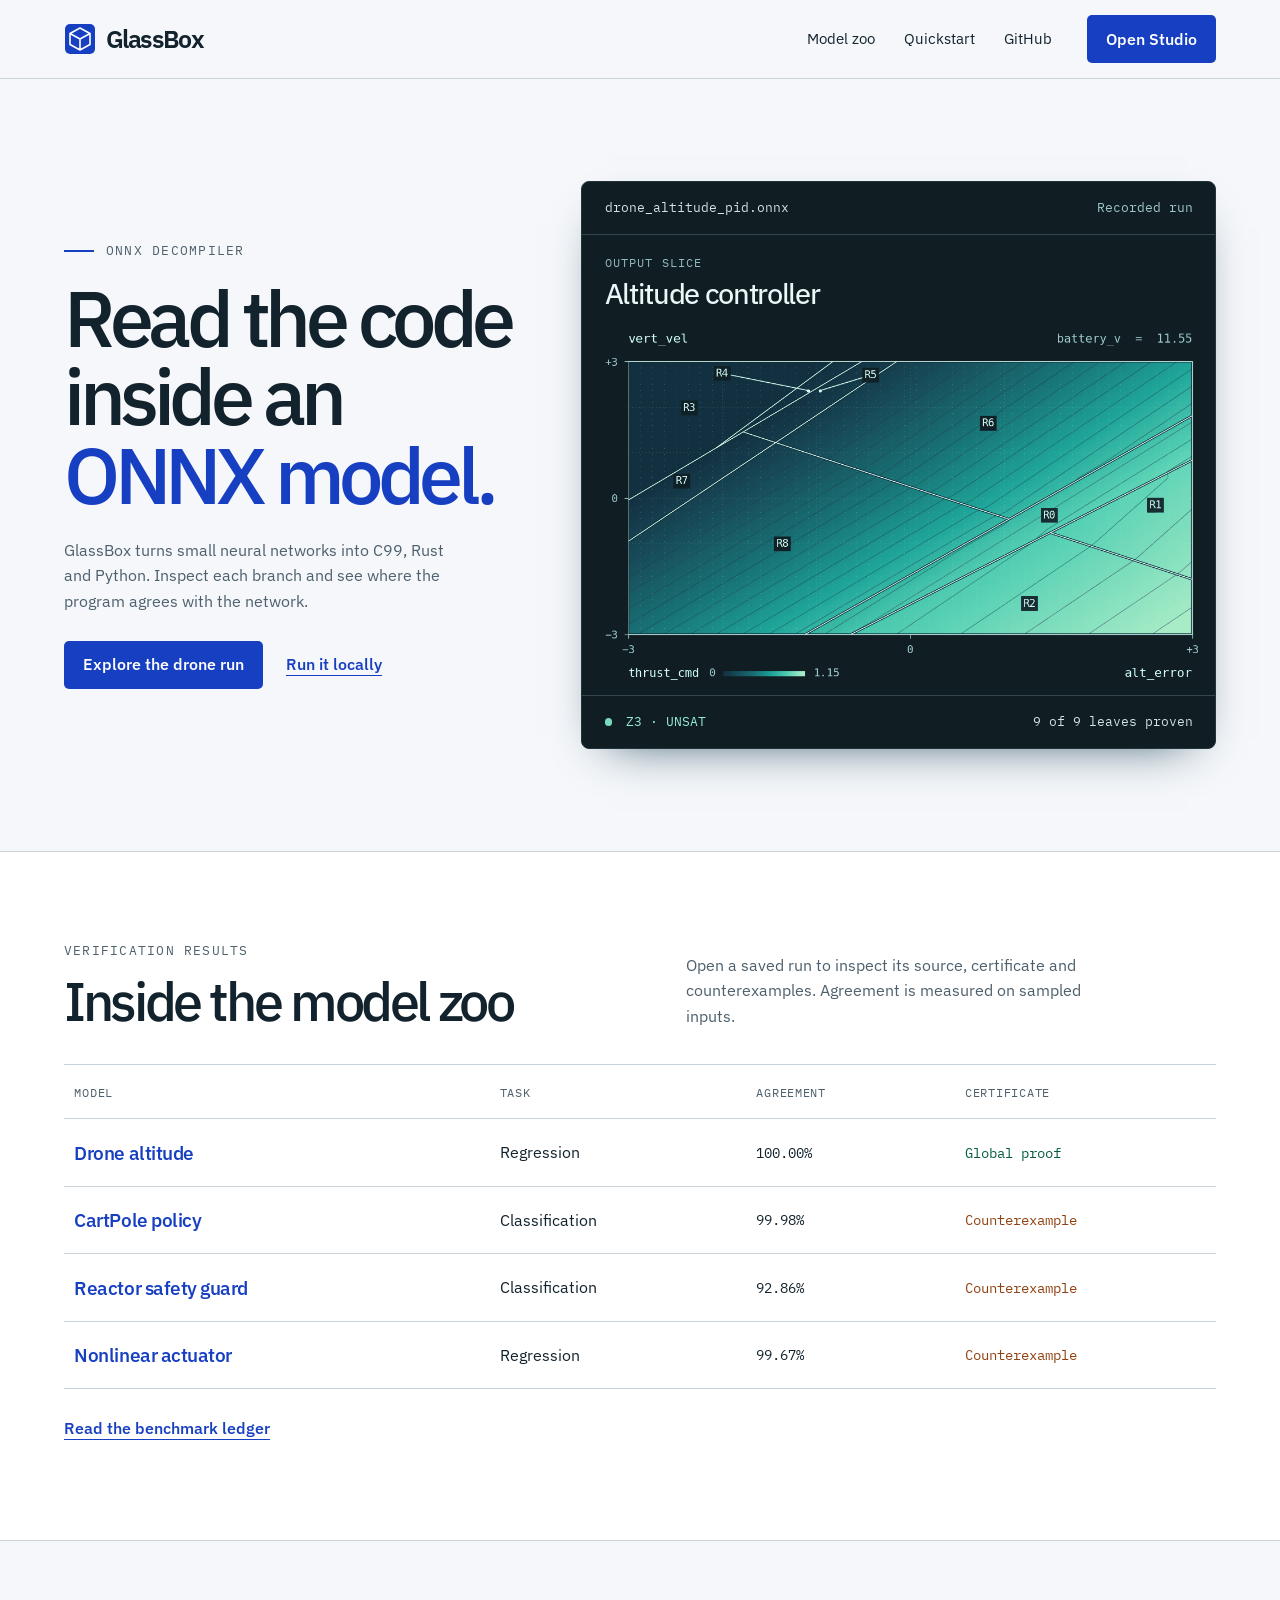
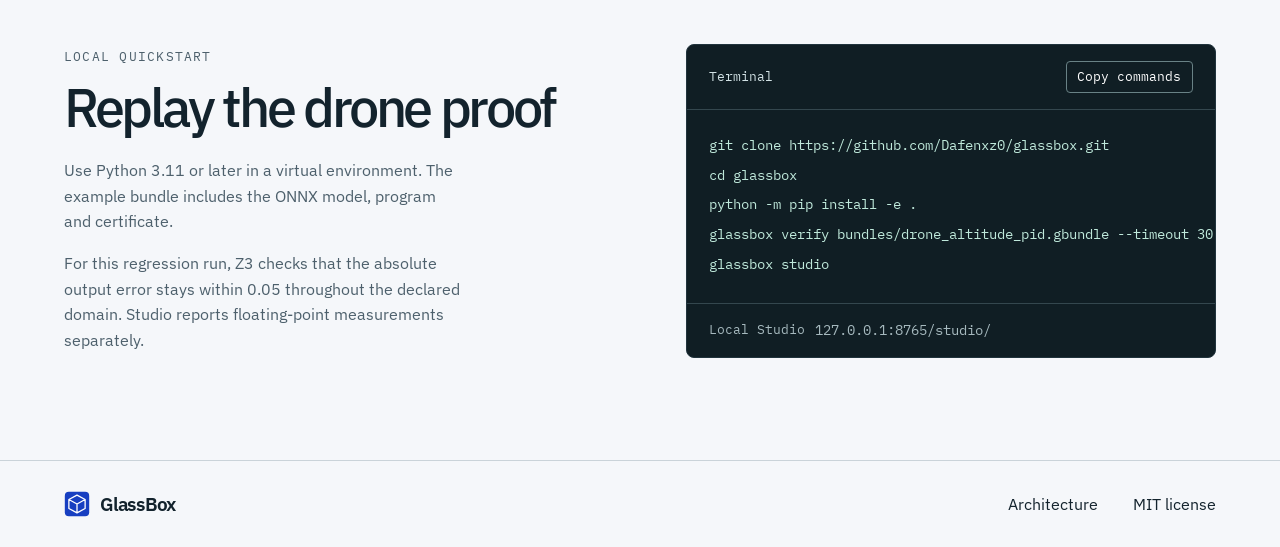
==== commit 740958ab: "Make verification replayable and redesign GlassBox Studio around recorded evidence" ====
--- a/site/index.html
+++ b/site/index.html
@@ -1,925 +1,64 @@
 <!doctype html>
-<html lang="en" data-type="software" data-radius="sharp" data-ground="sand" data-buttons="arrow" data-motion>
+<html lang="en">
 <head>
-<meta charset="utf-8">
-<meta name="viewport" content="width=device-width, initial-scale=1, viewport-fit=cover">
-<title>GlassBox: neural network to C and Rust decompiler</title>
-<meta name="description" content="Drop a trained ONNX neural network and get readable, zero-dependency C99 and Rust source code backed by Z3 SMT counterexample proofs.">
-<meta property="og:type" content="website">
-<meta property="og:title" content="GlassBox: neural network to C and Rust decompiler">
-<meta property="og:description" content="Decompile ONNX neural networks into standalone C99 and Rust source files with formal Z3 SMT equivalence proofs.">
-<meta property="og:image" content="share.jpg">
-<meta name="twitter:card" content="summary_large_image">
-<link rel="icon" href="favicon.svg" type="image/svg+xml">
-<meta name="theme-color" content="#ffffff">
-<!-- <link rel="canonical" href="https://glassbox.example/"> -->
-<meta name="site-kind" content="software">
-<meta name="page-type" content="software">
-<link rel="preconnect" href="https://fonts.googleapis.com">
-<link rel="preconnect" href="https://fonts.gstatic.com" crossorigin>
-<link href="https://fonts.googleapis.com/css2?family=Epilogue:wght@400..700&family=JetBrains+Mono:wght@400..500&display=swap" rel="stylesheet">
-<link rel="stylesheet" href="assets/system.css">
-<link rel="stylesheet" href="assets/ui/cards.css">
-<link rel="stylesheet" href="assets/motion/motion.css">
-<link rel="stylesheet" href="assets/backgrounds/backgrounds.css">
-<link rel="stylesheet" href="assets/layout/layout.css">
-<link rel="stylesheet" href="assets/icons/icon.css">
-<style>
-:root {
-  --p-bg: #ffffff; --p-surface: #f4f4f4; --p-ink: #111111; --p-muted: #6b6b6b;
-  --p-accent: #1a4be0; --p-accent-ink: #ffffff; --p-action: #1a4be0; --p-action-ink: #ffffff;
-  --p-inv-bg: #111111; --p-inv-surface: #1e1e1e; --p-inv-ink: #ffffff; --p-inv-muted: #9a9a9a;
-  --p-inv-accent: #ffffff; --p-inv-accent-ink: #111111; --p-inv-action: #ffffff; --p-inv-action-ink: #111111;
-  --font-display: "Epilogue", system-ui, sans-serif;
-  --font-text: "Epilogue", system-ui, sans-serif;
-  --font-mono: "JetBrains Mono", ui-monospace, "SFMono-Regular", Menlo, Consolas, monospace;
-  --display-weight: 400;
-  --display-tracking: -0.035em;
-  --display-tracking-xl: -0.045em;
-  --ly-scale: 0.97;
-}
-</style>
-<link rel="stylesheet" href="assets/ui/base.css">
-<link rel="stylesheet" href="assets/ui/window/fragment.css">
-<link rel="stylesheet" href="assets/ui/diff-review/fragment.css">
-<link rel="stylesheet" href="assets/ui/terminal-run/fragment.css">
-<link rel="stylesheet" href="assets/ui/pipeline-board/fragment.css">
-<link rel="stylesheet" href="assets/ui/toggles/fragment.css">
-<link rel="stylesheet" href="assets/ui/files/fragment.css">
-<link rel="stylesheet" href="assets/ui/code/fragment.css">
-<link rel="stylesheet" href="assets/ui/notify/fragment.css">
-<link rel="stylesheet" href="assets/ui/checklist/fragment.css">
-<link rel="stylesheet" href="assets/diagrams/diagram.css">
-<script>document.documentElement.classList.add('m-enter');setTimeout(()=>document.documentElement.classList.add('m-enter-done'),700)</script>
-<script src="assets/backgrounds/backgrounds.js"></script>
-<script>document.documentElement.classList.add('mo-js');setTimeout(()=>document.documentElement.classList.add('mo-safe'),2500)</script>
-<link rel="modulepreload" href="assets/moments/moments.js">
-<link rel="modulepreload" href="assets/moments/lib.js">
-<link rel="modulepreload" href="assets/moments/liquid-type/moment.js">
-<link rel="modulepreload" href="assets/moments/counter-rolls/moment.js">
-<style>
-  /* Hero body text at 7:1+ ink contrast */
-  .hero--centred .hero__lead { color: var(--ink); }
-
-  /* Inline geometric mark matching favicon.svg */
-  .gb-mark { width: 20px; height: 20px; flex: none; display: block; }
-
-  /* Hero centred product window (scoped inside .hero__window) */
-  .hero__window {
-    background:
-      radial-gradient(85% 75% at 18% 14%, #efe5d5 0%, transparent 62%),
-      radial-gradient(75% 70% at 84% 28%, #d2dce8 0%, transparent 65%),
-      linear-gradient(180deg, #e5dac7 0%, #d9ccb7 100%);
-  }
-  .gb-win {
-    background: #141518;
-    color: #eceef2;
-    border-radius: var(--r-md);
-    border: 1px solid rgb(255 255 255 / .12);
-    box-shadow: 0 24px 48px -22px rgb(17 17 17 / .42);
-    overflow: hidden;
-    font: 400 13px/1.45 var(--font-text);
-  }
-  .gb-win__bar {
-    display: flex;
-    align-items: center;
-    gap: 10px;
-    height: 36px;
-    padding: 0 14px;
-    border-bottom: 1px solid rgb(255 255 255 / .08);
-    background: #191b1f;
-    color: #b4bac4;
-    font-size: 13px;
-  }
-  .gb-win__bar > span:nth-child(2) { min-width: 0; overflow: hidden; text-overflow: ellipsis; white-space: nowrap; }
-  .gb-win__dots { display: inline-flex; gap: 6px; flex: none; }
-  .gb-win__dots i { width: 8px; height: 8px; border-radius: 50%; background: rgb(255 255 255 / .24); display: block; }
-  .gb-win__bar b { color: #f3f5f8; font-weight: 500; }
-  .gb-win__sp { flex: 1; }
-  .gb-win__badge {
-    flex: none;
-    font: 500 12px/1 var(--font-mono);
-    color: #a6eab9;
-    background: rgb(155 226 177 / .12);
-    padding: 5px 8px;
-    border-radius: 4px;
-  }
-  .gb-win__body { display: grid; grid-template-columns: 232px minmax(0, 1fr); min-height: 290px; }
-  .gb-win__list {
-    border-right: 1px solid rgb(255 255 255 / .08);
-    padding: 12px 10px;
-    display: grid;
-    align-content: start;
-    gap: 4px;
-  }
-  .gb-win__row {
-    display: flex;
-    align-items: center;
-    justify-content: space-between;
-    gap: 8px;
-    padding: 7px 9px;
-    border-radius: 4px;
-    color: #b2b8c2;
-    font-family: var(--font-mono);
-    font-size: 12px;
-  }
-  .gb-win__row.is-on { background: rgb(255 255 255 / .09); color: #ffffff; }
-  .gb-win__tag { color: #9ec0ff; font-size: 11px; }
-  .gb-win__pane { padding: 12px 16px; display: grid; align-content: start; gap: 8px; min-width: 0; }
-  .gb-win__cmd {
-    font: 400 12px/1.4 var(--font-mono);
-    color: #dce2ec;
-    background: rgb(255 255 255 / .05);
-    padding: 6px 10px;
-    border-radius: 4px;
-    white-space: pre-wrap;
-    word-break: break-word;
-  }
-  .gb-win__cmd b { color: #9ec0ff; font-weight: 500; }
-  .gb-win__code {
-    margin: 0;
-    font: 400 12px/1.48 var(--font-mono);
-    color: #e9edf3;
-    background: #101114;
-    border: 1px solid rgb(255 255 255 / .07);
-    border-radius: 4px;
-    padding: 9px 12px;
-    white-space: pre-wrap;
-    word-break: break-word;
-    overflow: hidden;
-  }
-  .gb-win__code .kw { color: #9ec0ff; }
-  .gb-win__code .fn { color: #f6d992; }
-  .gb-win__code .cm { color: #9ba3b0; }
-  .gb-win__foot {
-    display: flex;
-    align-items: center;
-    justify-content: space-between;
-    gap: 10px;
-    font: 400 12px/1.3 var(--font-mono);
-    color: #a6eab9;
-  }
-  @media (max-width: 1023px) {
-    .gb-win__body { grid-template-columns: 1fr; }
-    .gb-win__list, .gb-win__bar .gb-win__meta { display: none; }
-  }
-  @media (max-width: 639px) {
-    .gb-win__pane { padding: 10px 12px; }
-    .gb-win__cmd, .gb-win__foot { display: none; }
-  }
-
-  /* App-frame recipe (sections-library.md) */
-  .app.ui { display: grid; grid-template-columns: minmax(0, 5fr) minmax(0, 7fr); margin-top: var(--s-7); background: var(--u-bg); border: 1px solid var(--u-border); border-radius: var(--u-r); box-shadow: var(--u-shadow); }
-  .app > .app__pane { position: relative; min-width: 0; min-height: 0; overflow: hidden; }
-  .app > .app__pane + .app__pane { border-left: 1px solid var(--u-line); }
-  .app > .app__pane > .ui-panel { width: 100%; border: 0; border-radius: 0; box-shadow: none; }
-  .app > .app__pane::after { content: ""; position: absolute; inset: auto 0 0 0; height: 64px; background: linear-gradient(transparent, var(--u-bg)); pointer-events: none; }
-  .app .ui-diff__stat .is-add { color: #166534; }
-  .app .ui-diff__stat .is-del { color: #b91c1c; }
-  .app .ui-diff__apply { background: #111111; color: #ffffff; }
-  @media (min-width: 1024px) and (max-width: 1279px) { .app.ui { grid-template-columns: minmax(0, 4fr) minmax(0, 8fr); } }
-  @media (max-width: 1023px) {
-    .app.ui { grid-template-columns: minmax(0, 1fr); grid-template-rows: auto minmax(0, 1fr); }
-    .app > .app__pane--list { max-height: 252px; }
-    .app > .app__pane--list::after { display: none; }
-    .app .ui-win__side { display: none; }
-    .app .ui-win__body { grid-template-columns: minmax(0, 1fr); }
-    .app > .app__pane + .app__pane { border-left: 0; border-top: 1px solid var(--u-line); }
-  }
-  @media (max-width: 639px) {
-    .app.ui { grid-template-rows: minmax(0, 1fr); }
-    .app > .app__pane--list { display: none; }
-    .app > .app__pane + .app__pane { border-top: 0; }
-  }
-
-  /* Pipeline 2x2 panel height */
-  #pipeline .panel { --p-h: 320px; }
-  @media (min-width: 1024px) and (max-width: 1279px) { #pipeline .panel { --p-h: 256px; } }
-  @media (min-width: 640px) and (max-width: 1023px) { #pipeline .panel { --p-h: 400px; } }
-  @media (max-width: 639px) { #pipeline .panel { --p-h: 168px; } }
-
-  /* Statement moment (liquid-type) */
-  #statement .mo-lt__type {
-    font: var(--display-weight) clamp(38px, 4.4vw, 62px)/1.05 var(--font-display);
-    letter-spacing: var(--display-tracking-xl);
-    max-width: 18ch;
-  }
-  #statement .statement-rows { margin-top: var(--s-4); }
-  #statement .statement-rows > li { padding-block: 10px; }
-  @media (min-width: 640px) and (max-width: 1023px) { #statement .statement-rows > li { padding-block: var(--s-4); } }
-
-  /* Workflow tabs-tour fixed-height panel */
-  #workflow .tab-panels { min-height: 112px; }
-  #workflow .frame--split { --ratio: 78%; }
-  @media (max-width: 1023px) { #workflow .frame--split { --ratio: 0px; min-height: 440px; } }
-  @media (max-width: 639px) { #workflow .frame--split { min-height: 300px; } }
-
-  /* Benchmarks counter-rolls stats + model rows */
-  #benchmarks .bench-stats { row-gap: var(--s-4); margin-bottom: var(--s-5); }
-  #benchmarks .bench-stat { border-top: 1px solid var(--line); padding-top: var(--s-4); display: grid; gap: var(--s-2); align-content: start; }
-  #benchmarks .bench-stat p:last-child { color: var(--ink); font-size: var(--t-body); line-height: 1.45; }
-  #benchmarks .rows > li { padding-block: var(--s-3); }
-  @media (min-width: 640px) and (max-width: 1023px) { #benchmarks .bench-stat { grid-column: auto / span 6; } }
-
-  /* Targets full-width diagram panel */
-  #targets .panel { --p-h: 440px; border-radius: var(--r-lg); }
-  @media (max-width: 1023px) { #targets .panel { --p-h: 440px; } }
-  @media (max-width: 639px) { #targets .panel { --p-h: 340px; } }
-
-  /* FAQ calm visual panel on left column */
-  #faq .faq-panel { --p-h: 310px; margin-top: var(--s-5); border-radius: var(--r-lg); }
-  @media (max-width: 1023px) { #faq .faq-panel { --p-h: 280px; margin-top: var(--s-4); } }
-  @media (max-width: 639px) {
-    #faq .faq-panel { --p-h: 350px; margin-top: var(--s-5); }
-    #faq .faq { margin-top: var(--s-6); }
-    #faq .faq > .faq__item { padding-block: var(--s-6); }
-    #benchmarks, #faq { --hm: 2; }
-    .rows > li { grid-template-columns: minmax(0, 1fr); row-gap: var(--s-1); }
-    .rows > li > * { grid-column: 1; grid-row: auto; }
-    .rows__value { justify-self: start; white-space: normal; }
-  }
-  @media (max-width: 360px) {
-    .closing__cta.close--type .btn--xl { white-space: normal; text-align: center; padding-inline: var(--s-3); font-size: 16px; }
-  }
-</style>
+  <meta charset="utf-8">
+  <meta name="viewport" content="width=device-width,initial-scale=1">
+  <meta name="theme-color" content="#f5f7fa">
+  <meta name="description" content="Inspect how a bounded ONNX network becomes C99, Rust and Python. Explore four recorded runs and replay a real-arithmetic proof locally.">
+  <meta property="og:title" content="GlassBox | The ONNX decompiler">
+  <meta property="og:description" content="Read the program, inspect its operating regions and replay the proof.">
+  <meta property="og:image" content="https://dafenxz0.github.io/glassbox/share.jpg">
+  <title>GlassBox | The ONNX decompiler</title>
+  <link rel="icon" href="./favicon.svg" type="image/svg+xml">
+  <link rel="preload" href="./assets/fonts/plex-sans.woff2" as="font" type="font/woff2" crossorigin>
+  <link rel="stylesheet" href="./assets/glassbox.css">
 </head>
 <body>
-<!-- type: software
-     deal: hero centred, nav nav-centre, close close-type, footer footer-statement, rhythm surface-pairs, buttons arrow, mark initial, ground sand, palette white-link-blue, type epilogue, radius sharp, effect gradient-mesh (hero), card ground painterly-landscape (1 panel), flat tokens on sections
-     moments: liquid-type (#statement), counter-rolls (#benchmarks) -->
-
-<header class="nav nav--centre">
-  <div class="wrap nav__bar">
-    <a class="skip-link" href="#top">Skip to content</a>
-    <a class="nav__logo" href="#top"><svg class="gb-mark" viewBox="0 0 24 24" aria-hidden="true"><rect width="24" height="24" rx="4" fill="currentColor"/><path d="M16.2 12.2v4.3c-.9.7-2.2 1.1-3.8 1.1-3.3 0-5.6-2.2-5.6-5.6s2.3-5.6 5.7-5.6c2.2 0 3.7.8 4.6 2.1l-1.7 1.1c-.6-.9-1.5-1.3-2.8-1.3-2.1 0-3.5 1.4-3.5 3.7s1.4 3.7 3.5 3.7c.9 0 1.6-.2 2.1-.6v-1.4h-2.5v-1.5h4z" fill="#ffffff"/></svg>GlassBox</a>
-    <nav class="nav__links" aria-label="Main">
-      <div class="nav__item">
-        <a class="nav__link" href="#decompiler">Decompiler <svg class="chev" viewBox="0 0 12 12" aria-hidden="true"><path d="M3 4.5l3 3 3-3" fill="none" stroke="currentColor" stroke-width="1.5" stroke-linecap="round" stroke-linejoin="round"/></svg></a>
-        <div class="nav__menu">
-          <div class="wrap grid">
-            <div class="menu-col span-3">
-              <p class="t-label">Compiler</p>
-              <a href="#decompiler">Studio view<span>ONNX graph beside C99 and Rust</span></a>
-              <a href="#pipeline">Five stages<span>Ingest, IR, codegen, Z3, gcc</span></a>
-              <a href="#targets">Toolchains<span>PyTorch, ONNX, C99, Rust, CI</span></a>
-            </div>
-            <div class="menu-col span-3">
-              <p class="t-label">Verification</p>
-              <a href="#statement">Proof tiers<span>Tier A SMT vs Tier B falsifier</span></a>
-              <a href="#workflow">CEGIS loop<span>Counterexample refinement trace</span></a>
-              <a href="#benchmarks">Model zoo<span>Measured compiler checks</span></a>
-            </div>
-          </div>
-        </div>
+  <a class="skip" href="#main">Skip to content</a>
+  <header class="mast"><div class="wrap nav">
+    <a class="brand" href="./"><img src="./favicon.svg" width="32" height="32" alt="">GlassBox</a>
+    <nav aria-label="Main"><a href="#models">Model zoo</a><a href="#install">Quickstart</a><a href="https://github.com/Dafenxz0/glassbox">GitHub</a></nav>
+    <a class="action" href="./studio/">Open Studio</a>
+  </div></header>
+  <main id="main">
+    <section class="hero wrap">
+      <div class="intro">
+        <p class="kicker"><span class="rule"></span> ONNX decompiler</p>
+        <h1>Read the code<br>inside an<br><em>ONNX model.</em></h1>
+        <p class="lede">GlassBox turns small neural networks into C99, Rust and Python. Inspect each branch and see where the program agrees with the network.</p>
+        <div class="links"><a class="action" href="./studio/?model=drone_altitude_pid">Explore the drone run</a><a class="text-link" href="#install">Run it locally</a></div>
       </div>
-      <div class="nav__item"><a class="nav__link" href="#pipeline">Pipeline</a></div>
-      <div class="nav__item"><a class="nav__link" href="#workflow">Studio</a></div>
-      <div class="nav__item"><a class="nav__link" href="#benchmarks">Benchmarks</a></div>
-      <div class="nav__item"><a class="nav__link" href="#faq">Questions</a></div>
-    </nav>
-    <div class="nav__actions">
-      <a class="btn btn--primary" href="/studio/">Open GlassBox Studio<svg class="m-arrow" viewBox="0 0 12 12" aria-hidden="true"><path class="m-arrow__stem" d="M1 6h8"/><path class="m-arrow__head" d="M4.5 2.5 8 6l-3.5 3.5"/></svg></a>
-    </div>
-    <button class="nav__toggle" type="button" aria-expanded="false" aria-label="Menu">
-      <svg width="18" height="18" viewBox="0 0 18 18" aria-hidden="true"><path d="M2 5h14M2 13h14" stroke="currentColor" stroke-width="1.6" stroke-linecap="round"/></svg>
-    </button>
-  </div>
-</header>
-
-<main id="top">
-  <!-- SCREEN 1: HERO (centred, gradient-mesh held still on lit sand ground) -->
-  <section class="hero hero--centred" data-enter aria-labelledby="hero-h">
-    <div class="wrap"><div class="hero-text">
-      <div class="hero__c">
-        <a class="pill" href="#benchmarks"><span>GlassBox v0.1</span><span class="muted">ONNX to C99 &amp; Rust</span></a>
-        <h1 id="hero-h">Decompile ONNX to C and Rust</h1>
-        <p class="hero__lead">Drop a trained ONNX model for zero-dependency C99 and Rust code with Z3 SMT proofs. Up to 13.0x faster in C99 and 21.8x in Python.</p>
-        <div class="btn-row">
-          <a class="btn btn--primary" href="/studio/">Open GlassBox Studio<svg class="m-arrow" viewBox="0 0 12 12" aria-hidden="true"><path class="m-arrow__stem" d="M1 6h8"/><path class="m-arrow__head" d="M4.5 2.5 8 6l-3.5 3.5"/></svg></a>
-          <a class="btn btn--secondary" href="#decompiler">See the decompiler</a>
-        </div>
+      <div class="instrument">
+        <div class="instrument-head"><span>drone_altitude_pid.onnx</span><span class="stamp">Recorded run</span></div>
+        <div class="plot-title"><span class="kicker">Output slice</span><h2>Altitude controller</h2></div>
+        <img class="plot" src="./assets/drone-regimes.png" width="1120" height="670" alt="Thrust across altitude error and vertical velocity at battery_v 11.55. White lines separate the nine decision regions.">
+        <div class="instrument-foot"><span><i></i> Z3 · UNSAT</span><span>9 of 9 leaves proven</span></div>
       </div>
-      <div class="hero__window" data-fx="gradient-mesh" data-fx-seed="42" data-fx-params='{"speed":0}' data-fx-palette='{"bg":"#d9ccb7","surface":"#e9e0d2","ink":"#2a2622","accent":"#3f6a92"}' role="img" aria-label="GlassBox decompiling drone_altitude_pid.onnx into standalone C99 with a PROVEN_SMT Z3 certificate">
-        <div class="ui ly-piece gb-win" aria-hidden="true">
-          <div class="gb-win__bar">
-            <span class="gb-win__dots"><i></i><i></i><i></i></span>
-            <span><b>drone_pid.onnx</b> &rarr; C99</span>
-            <span class="gb-win__sp"></span>
-            <span class="gb-win__meta">C99 &middot; Rust &middot; Z3 QF_LRA</span>
-            <span class="gb-win__badge">PROVEN_SMT</span>
-          </div>
-          <div class="gb-win__body">
-            <div class="gb-win__list">
-              <div class="gb-win__row is-on"><span>drone_altitude_pid</span><span class="gb-win__tag">Tier A</span></div>
-              <div class="gb-win__row"><span>cartpole_policy</span><span class="gb-win__tag">Tier A</span></div>
-              <div class="gb-win__row"><span>reactor_safety_guard</span><span class="gb-win__tag">Tier A</span></div>
-              <div class="gb-win__row"><span>nonlinear_actuator</span><span class="gb-win__tag">Tier B</span></div>
-            </div>
-            <div class="gb-win__pane">
-              <div class="gb-win__cmd"><b>$</b> glassbox decompile drone_altitude_pid.onnx --targets c,rust</div>
-              <pre class="gb-win__code"><code><span class="cm">/* Zero-dependency C99, gcc -std=c99 -O3 -Werror */</span>
-<span class="kw">GlassBoxOutput</span> <span class="fn">glassbox_infer_struct</span>(<span class="kw">const GlassBoxInput</span> *in) {
-  <span class="kw">if</span> (0.812 * in-&gt;alt - 0.341 * in-&gt;vel &lt;= 0.0384)
-    <span class="kw">return</span> (<span class="kw">GlassBoxOutput</span>){ .regime = 0, .thrust = 1.42 * in-&gt;alt };
-  <span class="kw">return</span> (<span class="kw">GlassBoxOutput</span>){ .regime = 1, .thrust = 0.68 * in-&gt;alt + 0.19 };
-}</code></pre>
-              <div class="gb-win__foot">
-                <span>Z3 QF_LRA: UNSAT (max_diff 2.22e-16)</span>
-                <span>0.70 us C99 DLL (13.0x)</span>
-              </div>
-            </div>
-          </div>
-        </div>
+    </section>
+    <section class="zoo" id="models"><div class="wrap">
+      <div class="section-heading"><div><p class="kicker">Verification results</p><h2>Inside the model zoo</h2></div>
+      <p>Open a saved run to inspect its source, certificate and counterexamples. Agreement is measured on sampled inputs.</p></div>
+      <div class="model-list" aria-label="Recorded model runs">
+        <div class="column-head" aria-hidden="true"><span>Model</span><span>Task</span><span>Agreement</span><span>Certificate</span></div>
+        <a href="./studio/?model=drone_altitude_pid"><strong>Drone altitude</strong><span>Regression</span><span class="number">100.00%</span><span class="good">Global proof</span></a>
+        <a href="./studio/?model=cartpole_policy"><strong>CartPole policy</strong><span>Classification</span><span class="number">99.98%</span><span class="witness">Counterexample</span></a>
+        <a href="./studio/?model=reactor_safety_guard"><strong>Reactor safety guard</strong><span>Classification</span><span class="number">92.86%</span><span class="witness">Counterexample</span></a>
+        <a href="./studio/?model=nonlinear_actuator"><strong>Nonlinear actuator</strong><span>Regression</span><span class="number">99.67%</span><span class="witness">Counterexample</span></a>
       </div>
-    </div></div>
-  </section>
-
-  <!-- SCREEN 2: APP-FRAME (product big across .wrap: model zoo list beside decompiled C99 diff & Z3 proof) -->
-  <section class="section" id="decompiler" aria-labelledby="decompiler-h">
-    <div class="wrap">
-      <div class="grid">
-        <div class="span-5">
-          <h2 id="decompiler-h">GlassBox Studio decompiler view</h2>
-        </div>
-        <div class="span-6 start-7 stack-4">
-          <p class="t-lead">Open an ONNX model to read lowered C99 and Rust source beside Z3 equivalence bounds, counterexample traces, and strict compiler gates.</p>
-          <a class="link" href="#pipeline">See the five compiler stages</a>
-        </div>
-      </div>
-      <div class="ui app fill" data-visual role="img" aria-label="GlassBox Studio showing bundled ONNX models on the left beside decompiled C99 code and Z3 SMT proof verification on the right" data-ui-pause-host>
-        <div class="app__pane app__pane--list">
-          <div class="ui ui-panel ui-win" data-ui="window" data-open="Queued" data-work="Verifying" data-done="Proven">
-            <div class="ui-win__bar">
-              <span class="ui-dots" aria-hidden="true"><i></i><i></i><i></i></span>
-              <span class="ui-win__crumb">GlassBox <i>/</i> <b>Model Zoo</b></span>
-              <span class="ui-spacer"></span>
-              <span class="ui-win__search" aria-hidden="true"><svg class="ui-icon" viewBox="0 0 16 16"><circle cx="7" cy="7" r="4.5"/><path d="m10.5 10.5 3 3"/></svg><span class="ui-win__ph">Search</span><span class="ui-kbd">/</span></span>
-            </div>
-            <div class="ui-win__body">
-              <nav class="ui-win__side" aria-hidden="true">
-                <span class="ui-win__nav is-on"><svg class="ui-icon" viewBox="0 0 16 16"><path d="M2.5 9h3l1 1.5h3l1-1.5h3"/><path d="M2.5 9 4 3.5h8L13.5 9v3.5h-11z"/></svg>Zoo<em>4</em></span>
-                <span class="ui-win__nav"><svg class="ui-icon" viewBox="0 0 16 16"><path d="m3.5 8.4 2.8 2.8 6.2-6.4"/></svg>Tier A<em>3</em></span>
-                <span class="ui-win__nav"><svg class="ui-icon" viewBox="0 0 16 16"><circle cx="8" cy="8" r="5.5"/><path d="M8 5v3l2 1.5"/></svg>Tier B<em>1</em></span>
-                <span class="ui-win__label">Targets</span>
-                <span class="ui-win__nav"><span class="ui-win__hash">#</span>C99</span>
-                <span class="ui-win__nav"><span class="ui-win__hash">#</span>Rust</span>
-              </nav>
-              <div class="ui-win__main">
-                <div class="ui-win__cols" aria-hidden="true"><span>Model</span><span>Graph</span><span>Status</span><span>Size</span></div>
-                <ul class="ui-win__rows">
-                  <li class="ui-win__row" data-row><span class="ui-avatar" data-tone="1">DA</span><span class="ui-win__who">drone_altitude_pid</span><span class="ui-win__sub">3-12-10-1 &middot; ReLU</span><span class="ui-win__st is-done" data-st>PROVEN_SMT</span><span class="ui-win__age">1.4 KB</span></li>
-                  <li class="ui-win__row" data-row><span class="ui-avatar" data-tone="3">CP</span><span class="ui-win__who">cartpole_policy</span><span class="ui-win__sub">4-12-12-2 &middot; ReLU</span><span class="ui-win__st is-you" data-st>COUNTEREXAMPLE</span><span class="ui-win__age">1.6 KB</span></li>
-                  <li class="ui-win__row" data-row><span class="ui-avatar" data-tone="4">RS</span><span class="ui-win__who">reactor_safety_guard</span><span class="ui-win__sub">4-14-12-3 &middot; ReLU</span><span class="ui-win__st is-you" data-st>COUNTEREXAMPLE</span><span class="ui-win__age">1.8 KB</span></li>
-                  <li class="ui-win__row" data-row><span class="ui-avatar" data-tone="2">NA</span><span class="ui-win__who">nonlinear_actuator</span><span class="ui-win__sub">3-24-24-2 &middot; Tanh</span><span class="ui-win__st is-you" data-st>COUNTEREXAMPLE</span><span class="ui-win__age">3.6 KB</span></li>
-                  <li class="ui-win__row" data-row><span class="ui-avatar" data-tone="5">DA</span><span class="ui-win__who">drone_altitude_pid.c</span><span class="ui-win__sub">0.70 us DLL p50</span><span class="ui-win__st is-done" data-st>13.0x</span><span class="ui-win__age">C99</span></li>
-                  <li class="ui-win__row" data-row><span class="ui-avatar" data-tone="1">CP</span><span class="ui-win__who">cartpole_policy.c</span><span class="ui-win__sub">0.50 us DLL p50</span><span class="ui-win__st is-done" data-st>12.6x</span><span class="ui-win__age">C99</span></li>
-                  <li class="ui-win__row" data-row><span class="ui-avatar" data-tone="3">RS</span><span class="ui-win__who">reactor_safety.c</span><span class="ui-win__sub">0.50 us DLL p50</span><span class="ui-win__st is-done" data-st>12.8x</span><span class="ui-win__age">C99</span></li>
-                  <li class="ui-win__row" data-row><span class="ui-avatar" data-tone="4">NA</span><span class="ui-win__who">nonlinear_actuator.py</span><span class="ui-win__sub">0.40 us Py p50</span><span class="ui-win__st is-done" data-st>21.8x</span><span class="ui-win__age">Py</span></li>
-                  <li class="ui-win__row" data-row><span class="ui-avatar" data-tone="2">DA</span><span class="ui-win__who">drone_altitude.json</span><span class="ui-win__sub">QF_LRA cert</span><span class="ui-win__st is-done" data-st>UNSAT</span><span class="ui-win__age">IR</span></li>
-                </ul>
-              </div>
-            </div>
-          </div>
-        </div>
-        <div class="app__pane app__pane--open" data-ui-loop>
-          <div class="ui ui-panel ui-diff" data-ui="diff-review">
-            <div class="ui-diff__head">
-              <svg class="ui-icon ui-diff__fold" viewBox="0 0 16 16" aria-hidden="true"><path d="m4.5 6.25 3.5 3.5 3.5-3.5"/></svg>
-              <span class="ui-diff__tool" aria-hidden="true"><img data-icon="logos:c" src="assets/icons/c.svg" width="20" height="20" loading="lazy" alt=""></span>
-              <span class="ui-diff__repo">glassbox</span><i class="ui-diff__slash" aria-hidden="true">/</i>
-              <span class="ui-diff__path"><span class="ui-diff__dir">out/</span><b>drone_altitude_pid.c</b></span>
-              <span class="ui-spacer"></span>
-              <span class="ui-diff__stat"><b class="is-add"><span class="ui-diff__was">+8</span><span class="ui-diff__now">+9</span></b><b class="is-del"><span class="ui-diff__was">&minus;2</span><span class="ui-diff__now">&minus;3</span></b><span class="ui-diff__bar" aria-hidden="true"><i class="is-add"></i><i class="is-add"></i><i class="is-add"></i><i class="is-add"></i><i class="is-del"></i></span></span>
-            </div>
-            <div class="ui-diff__hunk"><span>@@ -14,12 +14,18 @@</span> <em class="ui-diff__sig">int glassbox_infer(const GlassBoxInput *in, double *y)</em></div>
-            <div class="ui-diff__lines">
-              <div class="ui-diff__ln"><i>14</i><i>14</i><span class="ui-diff__code" data-i="1"><span class="ui-diff__ind">  </span><span class="k">if</span> (!in || !y) <span class="k">return</span> -<span class="n">1</span>;</span></div>
-              <div class="ui-diff__ln is-del"><i>15</i><i></i><span class="ui-diff__code" data-i="1"><span class="ui-diff__ind">  </span><span class="c">// opaque ONNX Gemm + Relu 3-12-10-1</span></span></div>
-              <div class="ui-diff__ln is-add"><i></i><i>15</i><span class="ui-diff__code" data-i="1"><span class="ui-diff__ind">  </span><span class="k">double</span> g0 = <span class="n">0.812</span> * in-&gt;alt - <span class="n">0.341</span> * in-&gt;vel;</span></div>
-              <div class="ui-diff__ln is-target" data-diff-target><i>16</i><i>16</i><span class="ui-diff__code" data-i="2"><span class="ui-diff__ind">  </span><span class="k">if</span> (g0 &lt;= <mark class="ui-diff__w"><span class="n">0.04</span></mark>) {</span></div>
-              <div class="ui-diff__sug" data-diff-sug><div class="ui-diff__ln is-add"><i></i><i>16</i><span class="ui-diff__code" data-i="2"><span class="ui-diff__ind">  </span><span class="k">if</span> (g0 &lt;= <mark class="ui-diff__w"><span class="n">0.0384</span></mark>) {</span></div></div>
-              <div class="ui-diff__thread">
-                <div class="ui-diff__by">
-                  <span class="ui-avatar" data-tone="1">Z3</span>
-                  <span class="ui-diff__name">Z3 QF_LRA Verifier</span>
-                  <span class="ui-diff__time">Tier A</span>
-                  <span class="ui-spacer"></span>
-                  <span class="ui-diff__act" data-diff-act>
-                    <button class="ui-btn ui-btn--sm ui-diff__apply" type="button" tabindex="-1" data-diff-apply><span class="ui-diff__lbl">Seal proof</span><i class="ui-diff__spin" aria-hidden="true"></i></button>
-                    <span class="ui-chip ui-diff__done"><svg viewBox="0 0 16 16" aria-hidden="true"><path d="m4 8.4 2.6 2.6L12 5.4" fill="none" stroke="currentColor" stroke-width="1.8" stroke-linecap="round" stroke-linejoin="round"/></svg>PROVEN_SMT</span>
-                  </span>
-                </div>
-                <div class="ui-diff__msg">UNSAT at eps=0.05; C99 DLL matches reference within <code>2.22e-16</code>.</div>
-              </div>
-              <div class="ui-diff__ln is-add"><i></i><i>17</i><span class="ui-diff__code" data-i="2"><span class="ui-diff__ind">    </span>*y = <span class="n">1.42</span> * in-&gt;alt - <span class="n">0.29</span> * in-&gt;err;</span></div>
-              <div class="ui-diff__ln is-add"><i></i><i>18</i><span class="ui-diff__code" data-i="1"><span class="ui-diff__ind">  </span>} <span class="k">else</span> {</span></div>
-              <div class="ui-diff__ln"><i>17</i><i>19</i><span class="ui-diff__code" data-i="2"><span class="ui-diff__ind">    </span>*y = <span class="n">0.68</span> * in-&gt;alt - <span class="n">0.51</span> * in-&gt;err + <span class="n">0.19</span>;</span></div>
-              <div class="ui-diff__ln"><i>18</i><i>20</i><span class="ui-diff__code" data-i="1"><span class="ui-diff__ind">  </span>}</span></div>
-              <div class="ui-diff__ln"><i>19</i><i>21</i><span class="ui-diff__code" data-i="1"><span class="ui-diff__ind">  </span><span class="k">return</span> <span class="n">0</span>;</span></div>
-              <div class="ui-diff__ln"><i>20</i><i>22</i><span class="ui-diff__code" data-i="0">}</span></div>
-              <div class="ui-diff__ln"><i>21</i><i>23</i><span class="ui-diff__code" data-i="0"><span class="c">/* #ifdef GLASSBOX_MAIN: 5 golden checks */</span></span></div>
-              <div class="ui-diff__ln"><i>22</i><i>24</i><span class="ui-diff__code" data-i="0"><span class="k">static const int</span> N_GOLDEN = <span class="n">5</span>;</span></div>
-              <div class="ui-diff__ln"><i>23</i><i>25</i><span class="ui-diff__code" data-i="0"><span class="k">int</span> <span class="f">main</span>(<span class="k">void</span>) { <span class="k">return</span> <span class="f">gb_run_golden</span>(); }</span></div>
-            </div>
-          </div>
-        </div>
-      </div>
-    </div>
-  </section>
-
-  <!-- SCREEN 3 & 4: FEATURES 2x2 (surface band 1 of surface-pairs, 2 screens .g2) -->
-  <section class="section ground-surface g2" id="pipeline" aria-labelledby="pipeline-h">
-    <div class="wrap">
-      <div class="group">
-        <div class="section-head">
-          <h2 id="pipeline-h">Five pipeline stages. <span class="muted">Zero runtime dependencies.</span></h2>
-        </div>
-        <div class="grid">
-          <article class="card card--row card--open span-6 m-nolift">
-            <h3>GlassBox ONNX parser</h3>
-            <p>Reads Protobuf weights, ReLU layers, and input bounds into one typed GlassBox intermediate representation.</p>
-            <div class="panel frame--lit">
-              <div class="stage stage--fade-br"><div class="at-corner wide" style="--w:560px;--ax:28px;--ay:28px;--ay-sm:16px" data-ui-still>
-                <div class="ui ui-files" data-ui="files" data-reading="Parsed {n} of {total}">
-                  <div class="ui-files__status"><span class="ui-dot"></span><span data-files-status>4 zoo graphs parsed</span></div>
-                  <ul class="ui-files__grid">
-                    <li class="ui-file is-done">
-                      <span class="ui-file__icon"><img data-icon="si:onnx" src="assets/icons/onnx.svg" width="20" height="20" loading="lazy" alt=""></span>
-                      <span class="ui-file__name">drone_pid.onnx</span>
-                      <span class="ui-file__kind">3-12-10-1 ReLU</span>
-                      <span class="ui-file__bar"><i></i></span>
-                      <span class="ui-file__check"><svg viewBox="0 0 16 16" aria-hidden="true"><path d="m4.5 8.2 2.3 2.3 4.7-5" fill="none" stroke="currentColor" stroke-width="2" stroke-linecap="round" stroke-linejoin="round"/></svg></span>
-                    </li>
-                    <li class="ui-file is-done">
-                      <span class="ui-file__icon"><img data-icon="si:onnx" src="assets/icons/onnx.svg" width="20" height="20" loading="lazy" alt=""></span>
-                      <span class="ui-file__name">cartpole.onnx</span>
-                      <span class="ui-file__kind">4-12-12-2 ReLU</span>
-                      <span class="ui-file__bar"><i></i></span>
-                      <span class="ui-file__check"><svg viewBox="0 0 16 16" aria-hidden="true"><path d="m4.5 8.2 2.3 2.3 4.7-5" fill="none" stroke="currentColor" stroke-width="2" stroke-linecap="round" stroke-linejoin="round"/></svg></span>
-                    </li>
-                    <li class="ui-file is-done">
-                      <span class="ui-file__icon"><img data-icon="pytorch" src="assets/icons/pytorch.svg" width="20" height="20" loading="lazy" alt=""></span>
-                      <span class="ui-file__name">reactor.onnx</span>
-                      <span class="ui-file__kind">4-14-12-3 ReLU</span>
-                      <span class="ui-file__bar"><i></i></span>
-                      <span class="ui-file__check"><svg viewBox="0 0 16 16" aria-hidden="true"><path d="m4.5 8.2 2.3 2.3 4.7-5" fill="none" stroke="currentColor" stroke-width="2" stroke-linecap="round" stroke-linejoin="round"/></svg></span>
-                    </li>
-                    <li class="ui-file is-done">
-                      <span class="ui-file__icon"><img data-icon="python" src="assets/icons/python.svg" width="20" height="20" loading="lazy" alt=""></span>
-                      <span class="ui-file__name">actuator.onnx</span>
-                      <span class="ui-file__kind">3-24-24-2 Tanh</span>
-                      <span class="ui-file__bar"><i></i></span>
-                      <span class="ui-file__check"><svg viewBox="0 0 16 16" aria-hidden="true"><path d="m4.5 8.2 2.3 2.3 4.7-5" fill="none" stroke="currentColor" stroke-width="2" stroke-linecap="round" stroke-linejoin="round"/></svg></span>
-                    </li>
-                  </ul>
-                </div>
-              </div></div>
-            </div>
-          </article>
-          <article class="card card--row card--open span-6 m-nolift">
-            <h3>C99 and Rust compiler</h3>
-            <p>Emits static float arrays with zero heap allocation, gated by gcc -Werror and rustc -D warnings.</p>
-            <div class="panel frame--lit">
-              <div class="stage"><div class="at-rise fit" style="--fit-max:440px;--ax:max(24px, 50% - 220px);--ay:32px;--ay-sm:16px" data-ui-still>
-                <div class="ui ui-panel ui-term" data-ui="terminal-run">
-                  <div class="ui-term__head">
-                    <span class="ui-dots" aria-hidden="true"><i></i><i></i><i></i></span>
-                    <span class="ui-term__title">glassbox</span>
-                    <span class="ui-meta">cli</span>
-                    <span class="ui-spacer"></span>
-                    <span class="ui-chip ui-chip--plain ui-term__branch"><svg viewBox="0 0 16 16" aria-hidden="true" fill="none" stroke="currentColor" stroke-width="1.5" stroke-linecap="round" stroke-linejoin="round"><circle cx="5" cy="3.5" r="1.5"/><circle cx="5" cy="12.5" r="1.5"/><circle cx="11" cy="5.5" r="1.5"/><path d="M5 5v6M11 7c0 2.6-6 1.8-6 4"/></svg>main</span>
-                  </div>
-                  <div class="ui-term__screen" data-term-screen>
-                    <div class="ui-term__track" data-term-track>
-                      <div class="ui-term__ln ui-term__cmd"><span class="ui-term__cwd">~/zoo</span><span class="ui-term__sig">$</span><span class="ui-term__typed" data-term-cmd>glassbox build drone.onnx</span></div>
-                      <div class="ui-term__ln ui-term__meter" data-term-out data-term-meter><span class="ui-term__bar" style="--p:1"><i></i></span><span class="ui-term__count" data-term-count>4 of 4 checks</span></div>
-                      <div class="ui-term__ln ui-term__log" data-term-out data-term-step><svg class="ui-term__tick" viewBox="0 0 16 16" aria-hidden="true"><path d="m3.5 8.4 2.8 2.8 6.2-6.4"/></svg><span class="ui-term__path">onnx_ingest.ir</span><span class="ui-term__n">3 layers</span><span class="ui-term__t">4ms</span></div>
-                      <div class="ui-term__ln ui-term__log" data-term-out data-term-step><svg class="ui-term__tick" viewBox="0 0 16 16" aria-hidden="true"><path d="m3.5 8.4 2.8 2.8 6.2-6.4"/></svg><span class="ui-term__path">gcc -std=c99 -Werror</span><span class="ui-term__n">0 warns</span><span class="ui-term__t">92ms</span></div>
-                      <div class="ui-term__ln ui-term__log" data-term-out data-term-step><svg class="ui-term__tick" viewBox="0 0 16 16" aria-hidden="true"><path d="m3.5 8.4 2.8 2.8 6.2-6.4"/></svg><span class="ui-term__path">rustc -D warnings</span><span class="ui-term__n">0 warns</span><span class="ui-term__t">210ms</span></div>
-                      <div class="ui-term__ln ui-term__log" data-term-out data-term-step><svg class="ui-term__tick" viewBox="0 0 16 16" aria-hidden="true"><path d="m3.5 8.4 2.8 2.8 6.2-6.4"/></svg><span class="ui-term__path">z3_qf_lra.proof</span><span class="ui-term__n">UNSAT</span><span class="ui-term__t">148ms</span></div>
-                      <div class="ui-term__ln ui-term__done" data-term-out data-term-done><span class="ui-term__ok"><svg viewBox="0 0 16 16" aria-hidden="true"><path d="m4.5 8.3 2.4 2.4 4.6-5"/></svg></span><b>PROVEN_SMT</b><span class="ui-term__dim">13.0x C99</span></div>
-                    </div>
-                  </div>
-                </div>
-              </div></div>
-            </div>
-          </article>
-        </div>
-      </div>
-      <div class="grid">
-        <article class="card card--row card--open span-6 m-nolift">
-          <h3>Z3 SMT equivalence prover</h3>
-          <p>Encodes piecewise-linear ReLU networks in QF_LRA to prove max error or surface an exact counterexample.</p>
-          <div class="panel" data-fx="painterly-landscape" data-fx-seed="17" data-fx-palette='{"bg":"#a3b0b6","accent":"#c49a6c"}' data-fx-params='{"blur":1,"brush":0.35,"slope":0,"hillY":0.3,"horizon":0.62,"drift":0}'>
-            <div class="stage"><div class="at-rise fit" style="--fit-max:420px;--ax:max(24px, 50% - 210px);--ay:28px;--ay-sm:16px" data-ui-loop>
-              <div class="ui ui-panel ui-pipe" data-ui="pipeline-board">
-                <div class="ui-pipe__head">
-                  <svg class="ui-icon ui-pipe__branch" viewBox="0 0 16 16" aria-hidden="true"><circle cx="4.5" cy="3.5" r="1.5"/><circle cx="4.5" cy="12.5" r="1.5"/><circle cx="11.5" cy="5.5" r="1.5"/><path d="M4.5 5v6M11.5 6.5c0 2.6-2.2 3.6-5.6 4.6"/></svg>
-                  <span class="ui-pipe__repo">glassbox</span><i class="ui-pipe__slash">/</i><code class="ui-pipe__ref">drone</code>
-                  <span class="ui-pipe__run">#04</span>
-                  <span class="ui-spacer"></span>
-                  <span class="ui-pipe__total"><svg class="ui-icon" viewBox="0 0 16 16" aria-hidden="true"><circle cx="8" cy="8.5" r="5.5"/><path d="M8 5.5v3l2 1.25M6.5 1.75h3"/></svg><span data-pipe-total>0.45s</span></span>
-                  <span class="ui-chip ui-chip--ink ui-chip--live ui-pipe__chip" data-pipe-chip data-done="Proven">Verifying</span>
-                </div>
-                <ol class="ui-pipe__steps">
-                  <li class="ui-pipe__step is-done" data-step="ingest"><span class="ui-pipe__ico"><svg viewBox="0 0 16 16" aria-hidden="true"><path d="m4.5 8.2 2.3 2.3 4.7-5"/></svg></span><span class="ui-pipe__name"><span class="ui-pipe__tool" aria-hidden="true"><img data-icon="si:onnx" src="assets/icons/onnx.svg" width="20" height="20" loading="lazy" alt=""></span><span class="ui-pipe__nm">Ingest ONNX</span></span><code class="ui-pipe__cmd">load_onnx</code><span class="ui-pipe__time" data-time>4ms</span><span class="ui-pipe__bar"><i></i></span></li>
-                  <li class="ui-pipe__step is-done" data-step="lower"><span class="ui-pipe__ico"><svg viewBox="0 0 16 16" aria-hidden="true"><path d="m4.5 8.2 2.3 2.3 4.7-5"/></svg></span><span class="ui-pipe__name"><span class="ui-pipe__tool" aria-hidden="true"><img data-icon="python" src="assets/icons/python.svg" width="20" height="20" loading="lazy" alt=""></span><span class="ui-pipe__nm">Build IR</span></span><code class="ui-pipe__cmd">synthesize</code><span class="ui-pipe__time" data-time>11ms</span><span class="ui-pipe__bar"><i></i></span></li>
-                  <li class="ui-pipe__step is-run" data-step="smt" style="--k:0.65"><span class="ui-pipe__ico"><svg viewBox="0 0 16 16" aria-hidden="true"><path d="m4.5 8.2 2.3 2.3 4.7-5"/></svg></span><span class="ui-pipe__name"><span class="ui-pipe__tool" aria-hidden="true"><img data-icon="logos:c" src="assets/icons/c.svg" width="20" height="20" loading="lazy" alt=""></span><span class="ui-pipe__nm">Z3 CEGIS</span></span><code class="ui-pipe__cmd">check_qf_lra</code><span class="ui-pipe__time" data-time="148ms">96ms</span><span class="ui-pipe__bar"><i></i></span></li>
-                  <li class="ui-pipe__step" data-step="compile"><span class="ui-pipe__ico"><svg viewBox="0 0 16 16" aria-hidden="true"><path d="m4.5 8.2 2.3 2.3 4.7-5"/></svg></span><span class="ui-pipe__name"><span class="ui-pipe__tool" aria-hidden="true"><img data-icon="rust" src="assets/icons/rust.svg" width="20" height="20" loading="lazy" alt=""></span><span class="ui-pipe__nm">Compile</span></span><code class="ui-pipe__cmd">gcc + rustc</code><span class="ui-pipe__time" data-time="290ms">Queued</span><span class="ui-pipe__bar"><i></i></span></li>
-                </ol>
-              </div>
-            </div></div>
-          </div>
-        </article>
-        <article class="card card--row card--open span-6 m-nolift">
-          <h3>Smooth network verification checks</h3>
-          <p>Runs gradient and random probes on smooth tanh or sigmoid layers and tags results Tier B explicitly.</p>
-          <div class="panel frame--lit">
-            <div class="stage stage--fade-b"><div class="at-right to-edge" style="--ax:32px;--ay:36px;--ay-sm:16px" data-ui-still>
-              <div class="ui ui-panel ui-toggles" data-ui="toggles">
-                <div class="ui-head">
-                  <svg class="ui-icon ui-toggles__ico" viewBox="0 0 16 16" aria-hidden="true"><path d="M8 1.8 13 4v3.6c0 3-2.1 5.4-5 6.6-2.9-1.2-5-3.6-5-6.6V4z"/><path d="m5.8 8 1.6 1.6 3-3.2"/></svg>
-                  <div class="ui-title">Verification gates</div>
-                  <span class="ui-spacer"></span>
-                  <div class="ui-meta" data-tg-count>4 of 5 on</div>
-                </div>
-                <ul class="ui-toggles__list">
-                  <li class="ui-tg">
-                    <span class="ui-tg__text"><span class="ui-tg__label">Exact Z3 QF_LRA proof</span><span class="ui-tg__sub">ReLU MLP policies (Tier A)</span></span>
-                    <button class="ui-switch is-on" type="button" role="switch" aria-checked="true" aria-label="Exact Z3 QF_LRA proof"><i></i></button>
-                  </li>
-                  <li class="ui-tg">
-                    <span class="ui-tg__text"><span class="ui-tg__label">CEGIS counterexample loop</span><span class="ui-tg__sub">Refines violating regions</span></span>
-                    <button class="ui-switch is-on" type="button" role="switch" aria-checked="true" aria-label="CEGIS counterexample loop"><i></i></button>
-                  </li>
-                  <li class="ui-tg">
-                    <span class="ui-tg__text"><span class="ui-tg__label">Tier B adversarial probe</span><span class="ui-tg__sub">Tanh and sigmoid networks</span></span>
-                    <button class="ui-switch is-on" type="button" role="switch" aria-checked="true" aria-label="Tier B adversarial probe"><i></i></button>
-                  </li>
-                  <li class="ui-tg">
-                    <span class="ui-tg__text"><span class="ui-tg__label">Fail on gcc -Werror</span><span class="ui-tg__sub">Strict C99 + Rust warnings</span></span>
-                    <button class="ui-switch is-on" type="button" role="switch" aria-checked="true" aria-label="Fail on gcc -Werror"><i></i></button>
-                  </li>
-                  <li class="ui-tg">
-                    <span class="ui-tg__text"><span class="ui-tg__label">Allow unverified export</span><span class="ui-tg__sub">Disabled by default</span></span>
-                    <button class="ui-switch" type="button" role="switch" aria-checked="false" aria-label="Allow unverified export"><i></i></button>
-                  </li>
-                </ul>
-              </div>
-            </div></div>
-          </div>
-        </article>
-      </div>
-    </div>
-  </section>
-
-  <!-- SCREEN 5: STATEMENT MOMENT (surface band 2 of surface-pairs, Beat 2: liquid-type) -->
-  <section class="section ground-surface" id="statement" aria-labelledby="statement-h">
-    <div class="wrap">
-      <div class="section-head" data-moment="liquid-type" data-moment-opts='{"strength": 0.9}' style="max-width:none">
-        <h2 id="statement-h" class="mo-lt__type">Read every neural branch in C and Rust</h2>
-        <p>Dense float tensors hide boundary failures in embedded control loops. GlassBox lowers ONNX graphs into inspectable C99 and Rust source code and reports exact verification status.</p>
-      </div>
-      <ul class="rows statement-rows">
-        <li>
-          <span class="rows__name">Tier A (SMT)</span>
-          <p>Exact Z3 QF_LRA equivalence check over piecewise-linear ReLU networks within the declared input box.</p>
-          <span class="rows__value">PROVEN_SMT</span>
-        </li>
-        <li>
-          <span class="rows__name">Tier B (Falsifier)</span>
-          <p>Randomized and gradient falsification for smooth tanh or sigmoid policies, labeled as bounded evidence.</p>
-          <span class="rows__value">BOUNDED_ADV</span>
-        </li>
-        <li>
-          <span class="rows__name">Native code</span>
-          <p>Standalone C99 header and source, zero-dependency Rust module, and Python reference implementation.</p>
-          <span class="rows__value">C99 &middot; Rust</span>
-        </li>
-        <li>
-          <span class="rows__name">Studio and CLI</span>
-          <p>Inspect regime graphs, input-space heatmaps, and proof certificates locally in a browser or headless CI.</p>
-          <span class="rows__value">Local &middot; CI</span>
-        </li>
-      </ul>
-    </div>
-  </section>
-
-  <!-- SCREEN 6: TABS-TOUR (interactive Studio walkthrough) -->
-  <section class="section" id="workflow" aria-labelledby="workflow-h">
-    <div class="wrap">
-      <div class="grid grid--top">
-        <div class="span-5 stack-5">
-          <div class="section-head" style="margin-bottom:0">
-            <h2 id="workflow-h">Inspect every stage in GlassBox Studio</h2>
-            <p>Walk from uploaded ONNX weights to compiled C99 source and Z3 counterexample traces in one browser workspace.</p>
-          </div>
-          <div class="tabs" role="tablist" aria-label="GlassBox Studio stages">
-            <button class="tab" type="button" role="tab" aria-selected="true" aria-controls="tab-load screen-load">Load ONNX</button>
-            <button class="tab" type="button" role="tab" aria-selected="false" aria-controls="tab-code screen-code">Read C99</button>
-            <button class="tab" type="button" role="tab" aria-selected="false" aria-controls="tab-cegis screen-cegis">Trace Z3</button>
-          </div>
-          <div class="tab-panels">
-            <div id="tab-load" role="tabpanel" class="stack-3">
-              <p>Drop any supported ONNX policy or pick one of the four bundled zoo models. GlassBox validates tensor shapes, extracts layer weights, and lists every generated artifact.</p>
-              <a class="link" href="/studio/">Open the model loader</a>
-            </div>
-            <div id="tab-code" role="tabpanel" class="stack-3" hidden>
-              <p>Switch between generated C99, Rust, and Python views with line-numbered static weights, explicit activation branches, and copyable compiler commands.</p>
-              <a class="link" href="#benchmarks">Check compiler gates</a>
-            </div>
-            <div id="tab-cegis" role="tabpanel" class="stack-3" hidden>
-              <p>Watch Z3 test equivalence across the input domain. When a counterexample exists, GlassBox prints the exact input vector and output delta.</p>
-              <a class="link" href="#faq">Read proof limits</a>
-            </div>
-          </div>
-        </div>
-        <div class="frame frame--split frame--lit span-6 start-7">
-          <div id="screen-load" class="stage stage--fade-br">
-            <div class="at-corner wide" style="--w:620px;--ax:40px;--ay:40px;--ay-sm:20px" data-ui-still>
-              <div class="ui ui-files" data-ui="files" data-reading="Checked {n} of {total}">
-                <div class="ui-files__status"><span class="ui-dot"></span><span data-files-status>6 artifacts built</span></div>
-                <ul class="ui-files__grid">
-                  <li class="ui-file is-done">
-                    <span class="ui-file__icon"><img data-icon="si:onnx" src="assets/icons/onnx.svg" width="20" height="20" loading="lazy" alt=""></span>
-                    <span class="ui-file__name">drone_pid.onnx</span>
-                    <span class="ui-file__kind">ONNX Graph</span>
-                    <span class="ui-file__bar"><i></i></span>
-                    <span class="ui-file__check"><svg viewBox="0 0 16 16" aria-hidden="true"><path d="m4.5 8.2 2.3 2.3 4.7-5" fill="none" stroke="currentColor" stroke-width="2" stroke-linecap="round" stroke-linejoin="round"/></svg></span>
-                  </li>
-                  <li class="ui-file is-done">
-                    <span class="ui-file__icon"><img data-icon="logos:c" src="assets/icons/c.svg" width="20" height="20" loading="lazy" alt=""></span>
-                    <span class="ui-file__name">drone_pid.c</span>
-                    <span class="ui-file__kind">C99 Source</span>
-                    <span class="ui-file__bar"><i></i></span>
-                    <span class="ui-file__check"><svg viewBox="0 0 16 16" aria-hidden="true"><path d="m4.5 8.2 2.3 2.3 4.7-5" fill="none" stroke="currentColor" stroke-width="2" stroke-linecap="round" stroke-linejoin="round"/></svg></span>
-                  </li>
-                  <li class="ui-file is-done">
-                    <span class="ui-file__icon"><img data-icon="rust" src="assets/icons/rust.svg" width="20" height="20" loading="lazy" alt=""></span>
-                    <span class="ui-file__name">drone_pid.rs</span>
-                    <span class="ui-file__kind">Rust Module</span>
-                    <span class="ui-file__bar"><i></i></span>
-                    <span class="ui-file__check"><svg viewBox="0 0 16 16" aria-hidden="true"><path d="m4.5 8.2 2.3 2.3 4.7-5" fill="none" stroke="currentColor" stroke-width="2" stroke-linecap="round" stroke-linejoin="round"/></svg></span>
-                  </li>
-                  <li class="ui-file is-done">
-                    <span class="ui-file__icon"><img data-icon="python" src="assets/icons/python.svg" width="20" height="20" loading="lazy" alt=""></span>
-                    <span class="ui-file__name">drone_pid.py</span>
-                    <span class="ui-file__kind">Python Ref</span>
-                    <span class="ui-file__bar"><i></i></span>
-                    <span class="ui-file__check"><svg viewBox="0 0 16 16" aria-hidden="true"><path d="m4.5 8.2 2.3 2.3 4.7-5" fill="none" stroke="currentColor" stroke-width="2" stroke-linecap="round" stroke-linejoin="round"/></svg></span>
-                  </li>
-                  <li class="ui-file is-done">
-                    <span class="ui-file__icon"><img data-icon="pytorch" src="assets/icons/pytorch.svg" width="20" height="20" loading="lazy" alt=""></span>
-                    <span class="ui-file__name">cartpole.onnx</span>
-                    <span class="ui-file__kind">PyTorch Export</span>
-                    <span class="ui-file__bar"><i></i></span>
-                    <span class="ui-file__check"><svg viewBox="0 0 16 16" aria-hidden="true"><path d="m4.5 8.2 2.3 2.3 4.7-5" fill="none" stroke="currentColor" stroke-width="2" stroke-linecap="round" stroke-linejoin="round"/></svg></span>
-                  </li>
-                  <li class="ui-file is-done">
-                    <span class="ui-file__icon"><img data-icon="github" src="assets/icons/github.svg" width="20" height="20" loading="lazy" alt=""></span>
-                    <span class="ui-file__name">ci.yml</span>
-                    <span class="ui-file__kind">CI Gate</span>
-                    <span class="ui-file__bar"><i></i></span>
-                    <span class="ui-file__check"><svg viewBox="0 0 16 16" aria-hidden="true"><path d="m4.5 8.2 2.3 2.3 4.7-5" fill="none" stroke="currentColor" stroke-width="2" stroke-linecap="round" stroke-linejoin="round"/></svg></span>
-                  </li>
-                </ul>
-              </div>
-            </div>
-          </div>
-          <div id="screen-code" class="stage stage--fade-b" hidden>
-            <div class="at-rise to-edge" style="--w:460px;--ay:40px;--ay-sm:20px" data-ui-still>
-              <div class="ui ui-panel ui-code" data-ui="code">
-                <div class="ui-code__tabs">
-                  <span class="ui-code__tab is-on"><i class="ui-code__lang">C</i>drone_pid.c</span>
-                  <span class="ui-code__tab"><i class="ui-code__lang">RS</i>drone_pid.rs</span>
-                  <span class="ui-spacer"></span>
-                  <span class="ui-chip ui-chip--plain ui-code__chip" data-code-chip>PROVEN_SMT</span>
-                </div>
-                <pre class="ui-code__pre"><code><span class="ui-code__ln" data-n="1"><span class="k">int</span> <span class="f">glassbox_infer</span>(<span class="k">const GlassBoxInput</span> *in, <span class="k">double</span> *y, <span class="k">int</span> *r) {</span>
-<span class="ui-code__ln" data-n="2" data-note="Zero malloc calls; pure stack arithmetic.">  <span class="k">if</span> (!in || !y) <span class="k">return</span> -<span class="n">1</span>;</span>
-<span class="ui-code__ln is-mark" data-n="3">  <span class="k">if</span> (<span class="n">0.812</span> * in-&gt;alt - <span class="n">0.341</span> * in-&gt;vel &lt;= <span class="n">0.0384</span>) {</span>
-<span class="ui-code__ln" data-n="4">    *r = <span class="n">0</span>; *y = <span class="n">1.42</span> * in-&gt;alt - <span class="n">0.29</span> * in-&gt;err;</span>
-<span class="ui-code__ln" data-n="5">  } <span class="k">else</span> { *r = <span class="n">1</span>; *y = <span class="n">0.68</span> * in-&gt;alt + <span class="n">0.19</span>; }</span>
-<span class="ui-code__ln" data-n="6">  <span class="k">return</span> <span class="n">0</span>;</span>
-<span class="ui-code__ln" data-n="7">}</span></code></pre>
-                <div class="ui-code__hint" data-code-hint><span class="ui-dot"></span><span data-code-text>Compiles cleanly under gcc -std=c99 -O3 -Werror.</span></div>
-              </div>
-            </div>
-          </div>
-          <div id="screen-cegis" class="stage stage--fade-b" hidden>
-            <div class="at-rise fit" style="--fit-max:400px;--ax:max(24px, 50% - 200px);--ay:calc(100% - 220px);--ay-sm:20px" data-ui-still>
-              <div class="ui ui-notify" data-ui="notify">
-                <ul class="ui-notify__list" data-notify-list>
-                  <li class="ui-note"><span class="ui-note__ico"><svg class="ui-icon" viewBox="0 0 16 16"><path d="m3.5 8.4 2.8 2.8 6.2-6.4"/></svg></span><span class="ui-note__text"><span class="ui-note__title">Z3 returned UNSAT<time>iter 2</time></span><span class="ui-note__body">Tier A PROVEN_SMT sealed over domain</span></span></li>
-                  <li class="ui-note"><span class="ui-agent ui-note__av" aria-hidden="true"></span><span class="ui-note__text"><span class="ui-note__title">CEGIS refined branch<time>iter 1</time></span><span class="ui-note__body">Counterexample x = (1.14, -0.31, 0.18)</span></span></li>
-                  <li class="ui-note"><span class="ui-avatar ui-note__av" data-tone="3">IR</span><span class="ui-note__text"><span class="ui-note__title">QF_LRA formula built<time>iter 0</time></span><span class="ui-note__body">22 ReLU constraints encoded in Z3</span></span></li>
-                </ul>
-              </div>
-            </div>
-          </div>
-        </div>
-      </div>
-    </div>
-  </section>
-
-  <!-- SCREEN 7: BENCHMARKS & PROOF FACTS (Beat 3: counter-rolls with real benchmarks_summary.json numbers) -->
-  <section class="section" id="benchmarks" aria-labelledby="benchmarks-h">
-    <div class="wrap">
-      <div class="section-head">
-        <h2 id="benchmarks-h">GlassBox model benchmarks</h2>
-        <p>Measured batch-1 CPU latency across the four bundled ONNX models (2,000 runs, 100 warmup, ziglang cc -O3 -std=c99).</p>
-      </div>
-      <div class="grid bench-stats" data-moment="counter-rolls">
-        <div class="span-3 bench-stat">
-          <p class="t-stat">13.0x</p>
-          <p>faster C99 DLL on drone_altitude_pid (0.70 us vs 9.10 us ORT)</p>
-        </div>
-        <div class="span-3 bench-stat">
-          <p class="t-stat">21.8x</p>
-          <p>faster zero-dep Python on nonlinear_actuator (0.40 us vs 8.70 us ORT)</p>
-        </div>
-        <div class="span-3 bench-stat">
-          <p class="t-stat">4</p>
-          <p>ONNX models checked with gcc -Werror, Z3, and native DLL</p>
-        </div>
-        <div class="span-3 bench-stat">
-          <p class="t-stat">0</p>
-          <p>runtime libraries or malloc calls in C99 and Rust</p>
-        </div>
-      </div>
-      <ul class="rows">
-        <li>
-          <span class="rows__name">drone_altitude_pid.onnx</span>
-          <p>3-12-10-1 ReLU controller (1,390 B, 100% agreement, PROVEN_SMT at eps 0.05); C99 DLL 0.70 us (13.0x), Python 0.50 us (18.2x).</p>
-          <span class="rows__value">PROVEN_SMT &middot; 13.0x</span>
-        </li>
-        <li>
-          <span class="rows__name">cartpole_policy.onnx</span>
-          <p>4-12-12-2 ReLU classifier (1,602 B, 99.11% agreement, COUNTEREXAMPLE_FOUND); C99 DLL 0.50 us (12.6x vs 6.30 us ORT).</p>
-          <span class="rows__value">12.6x &middot; 0.50 us</span>
-        </li>
-        <li>
-          <span class="rows__name">nonlinear_actuator.onnx</span>
-          <p>3-24-24-2 Tanh and ReLU model (3,620 B, 99.60% agreement, COUNTEREXAMPLE_FOUND); C99 0.70 us (12.4x), Python 0.40 us (21.8x).</p>
-          <span class="rows__value">12.4x C99 &middot; 21.8x Py</span>
-        </li>
-      </ul>
-    </div>
-  </section>
-
-  <!-- SCREEN 8: TOOLCHAIN DIAGRAM (calm visual section before FAQ) -->
-  <section class="section" id="targets" aria-labelledby="targets-h">
-    <div class="wrap">
-      <div class="section-head section-head--split">
-        <div>
-          <h2 id="targets-h">PyTorch, ONNX, C99, and Rust toolchains</h2>
-          <p>Export trained policies from PyTorch to ONNX, decompile with GlassBox, and compile the output inside standard C, Rust, or GitHub Actions pipelines.</p>
-        </div>
-        <a class="link" href="/studio/">Try a bundled model</a>
-      </div>
-      <div class="panel frame--lit">
-        <div class="dg" data-dg-still data-diagram><script type="application/json">{
-          "layout": "bowtie",
-          "size": "band",
-          "ground": "none",
-          "motion": { "pulse": "none" },
-          "alt": "PyTorch, ONNX, and Python models feed GlassBox, which outputs C99, Rust, Z3 SMT certificates, and GitHub Actions checks.",
-          "sources": [
-            { "label": "PyTorch", "icon": "pytorch", "sub": "torch.onnx" },
-            { "label": "ONNX", "icon": "si:onnx", "sub": "Protobuf IR" },
-            { "label": "Python", "icon": "python", "sub": "CLI & API" }
-          ],
-          "core": { "label": "GlassBox", "icon": "ui:cpu" },
-          "targets": [
-            { "label": "C99", "icon": "logos:c", "sub": "gcc -Werror" },
-            { "label": "Rust", "icon": "rust", "sub": "no_std crate" },
-            { "label": "Z3 SMT", "icon": "ui:shield-check", "sub": "QF_LRA proof" },
-            { "label": "GitHub Actions", "icon": "github-actions", "sub": "CI gate" }
-          ]
-        }</script></div>
-      </div>
-    </div>
-  </section>
-
-  <!-- SCREEN 9: FAQ (calm section with verification checklist visual on left column) -->
-  <section class="section" id="faq" aria-labelledby="faq-h">
-    <div class="wrap">
-      <div class="grid grid--top">
-        <div class="span-5">
-          <div class="section-head" style="margin-bottom:0">
-            <h2 id="faq-h">Questions</h2>
-            <p>Supported layers, Z3 proof guarantees, and native build gates.</p>
-          </div>
-          <div class="panel frame--lit faq-panel" role="img" aria-label="GlassBox verification checklist showing five passing compiler and Z3 checks">
-            <div class="stage"><div class="at-rise fit" style="--fit-max:360px;--ax:max(20px, 50% - 180px);--ay:20px;--ay-sm:16px" data-ui-still>
-              <div class="ui ui-panel ui-checks" data-ui="checklist">
-                <div class="ui-checks__head">
-                  <div class="ui-title">Compiler &amp; proof gate</div>
-                  <span class="ui-spacer"></span>
-                  <div class="ui-meta" data-checks-count>5 of 5</div>
-                </div>
-                <div class="ui-checks__bar"><i data-checks-bar style="--k:1"></i></div>
-                <ul class="ui-checks__list">
-                  <li class="ui-check is-done"><span class="ui-check__box"><svg viewBox="0 0 16 16"><path d="m4.5 8.2 2.3 2.3 4.7-5"/></svg></span><span class="ui-check__label">ONNX Protobuf graph parsed</span></li>
-                  <li class="ui-check is-done"><span class="ui-check__box"><svg viewBox="0 0 16 16"><path d="m4.5 8.2 2.3 2.3 4.7-5"/></svg></span><span class="ui-check__label">Z3 QF_LRA proof checked</span></li>
-                  <li class="ui-check is-done"><span class="ui-check__box"><svg viewBox="0 0 16 16"><path d="m4.5 8.2 2.3 2.3 4.7-5"/></svg></span><span class="ui-check__label">gcc -std=c99 -O3 -Werror</span></li>
-                  <li class="ui-check is-done"><span class="ui-check__box"><svg viewBox="0 0 16 16"><path d="m4.5 8.2 2.3 2.3 4.7-5"/></svg></span><span class="ui-check__label">rustc --test -D warnings</span></li>
-                  <li class="ui-check is-done"><span class="ui-check__box"><svg viewBox="0 0 16 16"><path d="m4.5 8.2 2.3 2.3 4.7-5"/></svg></span><span class="ui-check__label">Golden vectors matched</span></li>
-                </ul>
-              </div>
-            </div></div>
-          </div>
-        </div>
-        <div class="span-6 start-7">
-          <div class="faq">
-            <div class="faq__item">
-              <h3>Which neural networks receive a formal Z3 proof?</h3>
-              <p>Piecewise-linear Dense and ReLU networks encode in Z3 QF_LRA for Tier A PROVEN_SMT verification.</p>
-            </div>
-            <div class="faq__item">
-              <h3>How does GlassBox handle tanh or sigmoid layers?</h3>
-              <p>Smooth networks run Tier B adversarial probes and receive BOUNDED_ADV, never PROVEN_SMT.</p>
-            </div>
-            <div class="faq__item">
-              <h3>Do generated C99 or Rust files need external libraries?</h3>
-              <p>No. C99 uses standard math headers with zero malloc calls, and Rust needs zero crates.</p>
-            </div>
-            <div class="faq__item">
-              <h3>What happens when Z3 finds a counterexample?</h3>
-              <p>GlassBox records the violating coordinates and feeds them into CEGIS refinement to tighten bounds.</p>
-            </div>
-            <div class="faq__item">
-              <h3>Can GlassBox run headless inside CI?</h3>
-              <p>Yes. Run glassbox decompile to emit C99 and Rust and gate merges on gcc -Werror.</p>
-            </div>
-          </div>
-        </div>
-      </div>
-    </div>
-  </section>
-</main>
-
-<!-- SCREEN 10: FOOTER.CLOSING (dealt close-type + footer-statement on lit sand ground) -->
-<footer class="footer closing footer--statement" id="contact" aria-labelledby="close-h">
-  <div class="wrap">
-    <div class="closing__cta close--type">
-      <div class="section-head">
-        <h2 id="close-h">Decompile your first ONNX model</h2>
-        <p>Inspect C99 source, Rust modules, and Z3 certificates locally in GlassBox Studio.</p>
-      </div>
-      <a class="btn btn--primary btn--xl btn--wide" href="/studio/">Open GlassBox Studio<svg class="m-arrow" viewBox="0 0 12 12" aria-hidden="true"><path class="m-arrow__stem" d="M1 6h8"/><path class="m-arrow__head" d="M4.5 2.5 8 6l-3.5 3.5"/></svg></a>
-    </div>
-    <div class="closing__links">
-      <div class="grid">
-        <div class="span-4 stack-4">
-          <a class="footer__mark" href="#top">GlassBox</a>
-          <p class="footer__lede">Neural network to C99 and Rust decompiler.</p>
-        </div>
-        <div class="span-2 footer__col">
-          <h3>Decompiler</h3>
-          <ul>
-            <li><a href="#decompiler">Studio view</a></li>
-            <li><a href="#pipeline">Five stages</a></li>
-          </ul>
-        </div>
-        <div class="span-2 footer__col">
-          <h3>Verification</h3>
-          <ul>
-            <li><a href="#statement">Proof tiers</a></li>
-            <li><a href="#benchmarks">Model zoo</a></li>
-          </ul>
-        </div>
-        <div class="span-2 footer__col">
-          <h3>Workflow</h3>
-          <ul>
-            <li><a href="#workflow">CEGIS trace</a></li>
-            <li><a href="#targets">Toolchains</a></li>
-          </ul>
-        </div>
-        <div class="span-2 footer__col">
-          <h3>Resources</h3>
-          <ul>
-            <li><a href="#faq">Questions</a></li>
-            <li><a href="/studio/">GlassBox Studio</a></li>
-          </ul>
-        </div>
-      </div>
-      <div class="footer__legal">
-        <span>&copy; 2026 GlassBox &middot; MIT License</span>
-        <div class="socials"></div>
-        <span>Product names and logos are trademarks of their owners.</span>
-      </div>
-    </div>
-  </div>
-</footer>
-
-<nav class="actionbar" aria-label="Quick actions">
-  <a class="btn btn--primary" href="/studio/">Open GlassBox Studio</a>
-</nav>
-
-<script type="module" src="assets/system.js"></script>
-<script type="module" src="assets/motion/motion.js"></script>
-<script type="module" src="assets/layout/layout.js"></script>
-<script type="module" src="assets/diagrams/mount.js"></script>
+      <a class="text-link" href="https://github.com/Dafenxz0/glassbox/blob/main/docs/BENCHMARKS.md">Read the benchmark ledger</a>
+    </div></section>
+    <section class="install wrap" id="install">
+      <div><p class="kicker">Local quickstart</p><h2>Replay the drone proof</h2><p>Use Python 3.11 or later in a virtual environment. The example bundle includes the ONNX model, program and certificate.</p><p>For this regression run, Z3 checks that the absolute output error stays within 0.05 throughout the declared domain. Studio reports floating-point measurements separately.</p></div>
+      <div class="terminal"><div class="terminal-head"><span>Terminal</span><button type="button" id="copy" hidden>Copy commands</button></div>
+<pre><code id="commands">git clone https://github.com/Dafenxz0/glassbox.git
+cd glassbox
+python -m pip install -e .
+glassbox verify bundles/drone_altitude_pid.gbundle --timeout 30
+glassbox studio</code></pre>
+      <div class="terminal-foot">Local Studio <code>127.0.0.1:8765/studio/</code></div></div>
+    </section>
+  </main>
+  <footer><div class="wrap foot"><span class="brand"><img src="./favicon.svg" width="26" height="26" alt="">GlassBox</span><a href="https://github.com/Dafenxz0/glassbox/blob/main/docs/ARCHITECTURE.md">Architecture</a><a href="https://github.com/Dafenxz0/glassbox/blob/main/LICENSE">MIT license</a></div></footer>
+  <script src="./assets/home.js" defer></script>
 </body>
 </html>
--- a/site/assets/glassbox.css
+++ b/site/assets/glassbox.css
@@ -0,0 +1,487 @@
+@font-face {
+  font-family: Plex;
+  src: url(fonts/plex-sans.woff2) format("woff2");
+  font-weight: 100 700;
+  font-display: swap;
+}
+@font-face {
+  font-family: PlexMono;
+  src: url(fonts/plex-mono.woff2) format("woff2");
+  font-display: swap;
+}
+:root {
+  --ink: #13232d;
+  --muted: #4d606c;
+  --blue: #173fc1;
+  --line: #cad3d9;
+  --paper: #f5f7fa;
+  --mono: PlexMono, ui-monospace, monospace;
+  scroll-behavior: smooth;
+}
+* {
+  box-sizing: border-box;
+}
+body {
+  margin: 0;
+  color: var(--ink);
+  background: var(--paper);
+  font:
+    1rem/1.55 Plex,
+    system-ui,
+    sans-serif;
+}
+a {
+  color: inherit;
+  text-decoration: none;
+}
+a:focus-visible,
+button:focus-visible {
+  outline: 3px solid #ff9e2a;
+  outline-offset: 4px;
+}
+.skip {
+  position: absolute;
+  z-index: 3;
+  left: 1rem;
+  top: -5rem;
+  background: white;
+  padding: 12px;
+}
+.skip:focus {
+  top: 1rem;
+}
+.wrap {
+  width: min(1280px, 90%);
+  margin-inline: auto;
+}
+.mast {
+  border-bottom: 1px solid var(--line);
+}
+.nav,
+.foot {
+  display: flex;
+  align-items: center;
+  gap: 2.2rem;
+}
+.nav {
+  min-height: 78px;
+}
+.brand {
+  display: inline-flex;
+  align-items: center;
+  gap: 10px;
+  letter-spacing: -0.065em;
+  font-size: 1.56rem;
+  font-weight: 620;
+  line-height: 1;
+}
+nav {
+  display: flex;
+  align-items: center;
+  gap: 1.8rem;
+  margin-left: auto;
+  font-size: 0.96rem;
+}
+nav a,
+.foot a {
+  padding: 0.75rem 0;
+}
+.nav a:hover:not(.action),
+.foot a:hover {
+  color: var(--blue);
+}
+.action,
+.text-link,
+.terminal button {
+  display: inline-flex;
+  align-items: center;
+  justify-content: center;
+  min-height: 44px;
+  font: inherit;
+  font-weight: 550;
+}
+.action {
+  background: var(--blue);
+  color: white;
+  border-radius: 5px;
+  padding: 0.72rem 1.18rem;
+  transition: background 0.15s;
+}
+.action:hover {
+  background: #102e96;
+}
+.text-link {
+  color: var(--blue);
+  text-decoration: underline;
+  text-underline-offset: 5px;
+}
+.text-link:hover {
+  text-decoration-thickness: 2px;
+}
+.hero {
+  display: grid;
+  grid-template-columns: 0.84fr 1.16fr;
+  align-items: center;
+  gap: 5%;
+  padding-block: clamp(3.5rem, 8vw, 8.25rem);
+}
+.kicker {
+  font: 500 0.81rem/1.4 var(--mono);
+  letter-spacing: 0.095em;
+  text-transform: uppercase;
+  display: flex;
+  align-items: center;
+  gap: 0.75rem;
+  color: var(--muted);
+  margin: 0 0 1.2rem;
+}
+.rule {
+  height: 2px;
+  width: 30px;
+  background: var(--blue);
+}
+h1,
+h2,
+p {
+  margin-top: 0;
+}
+h1 {
+  font-size: clamp(3.65rem, 6.2vw, 6.25rem);
+  line-height: 0.99;
+  font-weight: 520;
+  letter-spacing: -0.069em;
+  margin-bottom: 1.45rem;
+}
+h1 em {
+  font-style: normal;
+  color: var(--blue);
+}
+.lede,
+.install p:not(.kicker),
+.section-heading p:not(.kicker) {
+  color: var(--muted);
+  font-size: clamp(1.03rem, 1.25vw, 1.2rem);
+  line-height: 1.55;
+  max-width: 40ch;
+}
+.links {
+  display: flex;
+  align-items: center;
+  gap: 1.45rem;
+  flex-wrap: wrap;
+  margin-top: 1.65rem;
+}
+.instrument,
+.terminal {
+  background: #101e24;
+  color: #ecf7f7;
+  border-radius: 8px;
+  overflow: hidden;
+  border: 1px solid #21343d;
+}
+.instrument {
+  box-shadow: 0 18px 48px -28px #173e50;
+  animation: arrive 0.38s ease-out both;
+}
+.instrument-head,
+.instrument-foot,
+.terminal-head,
+.terminal-foot {
+  display: flex;
+  align-items: center;
+  justify-content: space-between;
+  gap: 10px;
+  font: 0.82rem/1.5 var(--mono);
+  padding: 1rem 1.4rem;
+}
+.instrument-head,
+.terminal-head {
+  border-bottom: 1px solid #34474e;
+  color: #d2e2e5;
+}
+.stamp {
+  color: #9fc6c7;
+}
+.plot-title {
+  padding: 1.25rem 1.4rem 0.3rem;
+}
+.plot-title .kicker {
+  color: #93babb;
+  font-size: 0.75rem;
+  margin-bottom: 0.28rem;
+}
+.plot-title h2 {
+  font-size: clamp(1.5rem, 2.3vw, 2.4rem);
+  font-weight: 460;
+  line-height: 1.2;
+  letter-spacing: -0.045em;
+  margin: 0;
+}
+.plot {
+  width: 100%;
+  height: auto;
+  display: block;
+}
+.instrument-foot {
+  border-top: 1px solid #34474e;
+  color: #d2e2e5;
+}
+.instrument-foot span:first-child {
+  color: #96edd4;
+}
+.instrument-foot i {
+  display: inline-block;
+  width: 0.48rem;
+  height: 0.48rem;
+  background: #78dbbd;
+  border-radius: 50%;
+  margin-right: 0.35rem;
+}
+.zoo {
+  border-block: 1px solid var(--line);
+  background: white;
+  padding-block: clamp(3.5rem, 7vw, 6rem);
+}
+.section-heading,
+.install {
+  display: grid;
+  grid-template-columns: 1fr 1fr;
+  gap: 8%;
+  align-items: end;
+}
+.section-heading {
+  margin-bottom: 2.2rem;
+}
+.section-heading p:last-child {
+  margin: 0;
+}
+.section-heading .kicker,
+.install .kicker {
+  margin-bottom: 0.8rem;
+}
+.section-heading h2,
+.install h2 {
+  margin: 0;
+  font-size: clamp(2.5rem, 4.25vw, 4.75rem);
+  font-weight: 500;
+  line-height: 1.04;
+  letter-spacing: -0.062em;
+}
+.model-list {
+  border-top: 1px solid var(--line);
+  margin-bottom: 1.1rem;
+}
+.model-list > a,
+.column-head {
+  display: grid;
+  grid-template-columns: 1.7fr 1fr 0.8fr 1fr;
+  align-items: center;
+  gap: 1rem;
+  padding: 1.15rem 0.65rem;
+  border-bottom: 1px solid var(--line);
+}
+.model-list > a {
+  transition: background 0.16s;
+}
+.model-list > a:hover {
+  background: #f1f5fc;
+}
+.model-list strong {
+  font-size: 1.2rem;
+  letter-spacing: -0.025em;
+  font-weight: 550;
+  color: var(--blue);
+}
+.column-head {
+  font: 0.77rem var(--mono);
+  text-transform: uppercase;
+  letter-spacing: 0.06em;
+  color: var(--muted);
+}
+.number,
+.good,
+.witness {
+  font: 0.9rem var(--mono);
+}
+.good {
+  color: #075c43;
+}
+.witness {
+  color: #8f4111;
+}
+.install {
+  padding-block: clamp(3.5rem, 8vw, 7rem);
+  align-items: center;
+}
+.install h2 {
+  margin-bottom: 1.4rem;
+}
+.install p:last-child {
+  margin-bottom: 0;
+}
+.terminal-head {
+  min-height: 59px;
+}
+.terminal pre {
+  overflow: auto;
+  margin: 0;
+  padding: 1.4rem;
+  color: #bfe9db;
+  line-height: 1.85;
+}
+.terminal code {
+  font-family: var(--mono);
+  font-size: 0.875rem;
+}
+.terminal-foot {
+  border-top: 1px solid #34474e;
+  color: #a6b9be;
+  justify-content: flex-start;
+  flex-wrap: wrap;
+}
+.terminal button {
+  min-height: 32px;
+  padding: 0.3rem 0.65rem;
+  border: 1px solid #698286;
+  border-radius: 4px;
+  color: white;
+  background: transparent;
+  cursor: pointer;
+}
+.terminal button:hover {
+  background: #243941;
+}
+footer {
+  border-top: 1px solid var(--line);
+}
+.foot {
+  min-height: 86px;
+  flex-wrap: wrap;
+}
+.foot .brand {
+  margin-right: auto;
+  font-size: 1.2rem;
+}
+[hidden] {
+  display: none !important;
+}
+@keyframes arrive {
+  from {
+    opacity: 0;
+    transform: translateY(8px);
+  }
+  to {
+    opacity: 1;
+    transform: none;
+  }
+}
+@media (max-width: 800px) {
+  .nav,
+  .foot {
+    gap: 1.2rem;
+  }
+  .hero {
+    gap: 1.8rem;
+    grid-template-columns: 1fr 1.12fr;
+  }
+  .instrument-head,
+  .instrument-foot {
+    padding: 0.8rem 0.85rem;
+    font-size: 0.76rem;
+  }
+  .plot-title {
+    padding: 0.9rem 0.85rem 0;
+  }
+  .install {
+    grid-template-columns: 1fr;
+  }
+  .terminal {
+    margin-top: 1.5rem;
+  }
+  .model-list > a,
+  .column-head {
+    grid-template-columns: 1.45fr 1fr 0.7fr 1fr;
+  }
+}
+@media (max-width: 650px) {
+  .wrap {
+    width: calc(100% - 36px);
+  }
+  .nav {
+    min-height: 65px;
+    gap: 1rem;
+  }
+  .nav .action {
+    margin-left: auto;
+  }
+  .nav nav {
+    display: none;
+  }
+  .brand {
+    font-size: 1.3rem;
+  }
+  .hero,
+  .section-heading {
+    display: block;
+  }
+  .hero {
+    padding-block: 2.6rem;
+  }
+  .instrument {
+    margin-top: 2.1rem;
+  }
+  .hero h1 {
+    font-size: clamp(3.45rem, 13vw, 4.65rem);
+  }
+  .lede {
+    max-width: 37ch;
+  }
+  .section-heading p:last-child {
+    margin-top: 1rem;
+  }
+  .column-head {
+    display: none;
+  }
+  .model-list > a {
+    grid-template-columns: 1fr auto;
+    gap: 0.18rem 0.6rem;
+  }
+  .model-list strong {
+    order: 0;
+  }
+  .model-list a > span:nth-child(2) {
+    order: 2;
+    font-size: 0.92rem;
+  }
+  .model-list .number {
+    order: 3;
+    text-align: right;
+  }
+  .good,
+  .witness {
+    order: 1;
+    text-align: right;
+    font-size: 0.8rem;
+  }
+  .foot {
+    column-gap: 1rem;
+    font-size: 0.9rem;
+  }
+  .terminal pre {
+    font-size: 0.85rem;
+  }
+  .stamp {
+    font-size: 0.72rem;
+  }
+}
+@media (prefers-reduced-motion: reduce) {
+  :root {
+    scroll-behavior: auto;
+  }
+  *,
+  *::before,
+  *::after {
+    animation: none !important;
+    transition: none !important;
+  }
+}
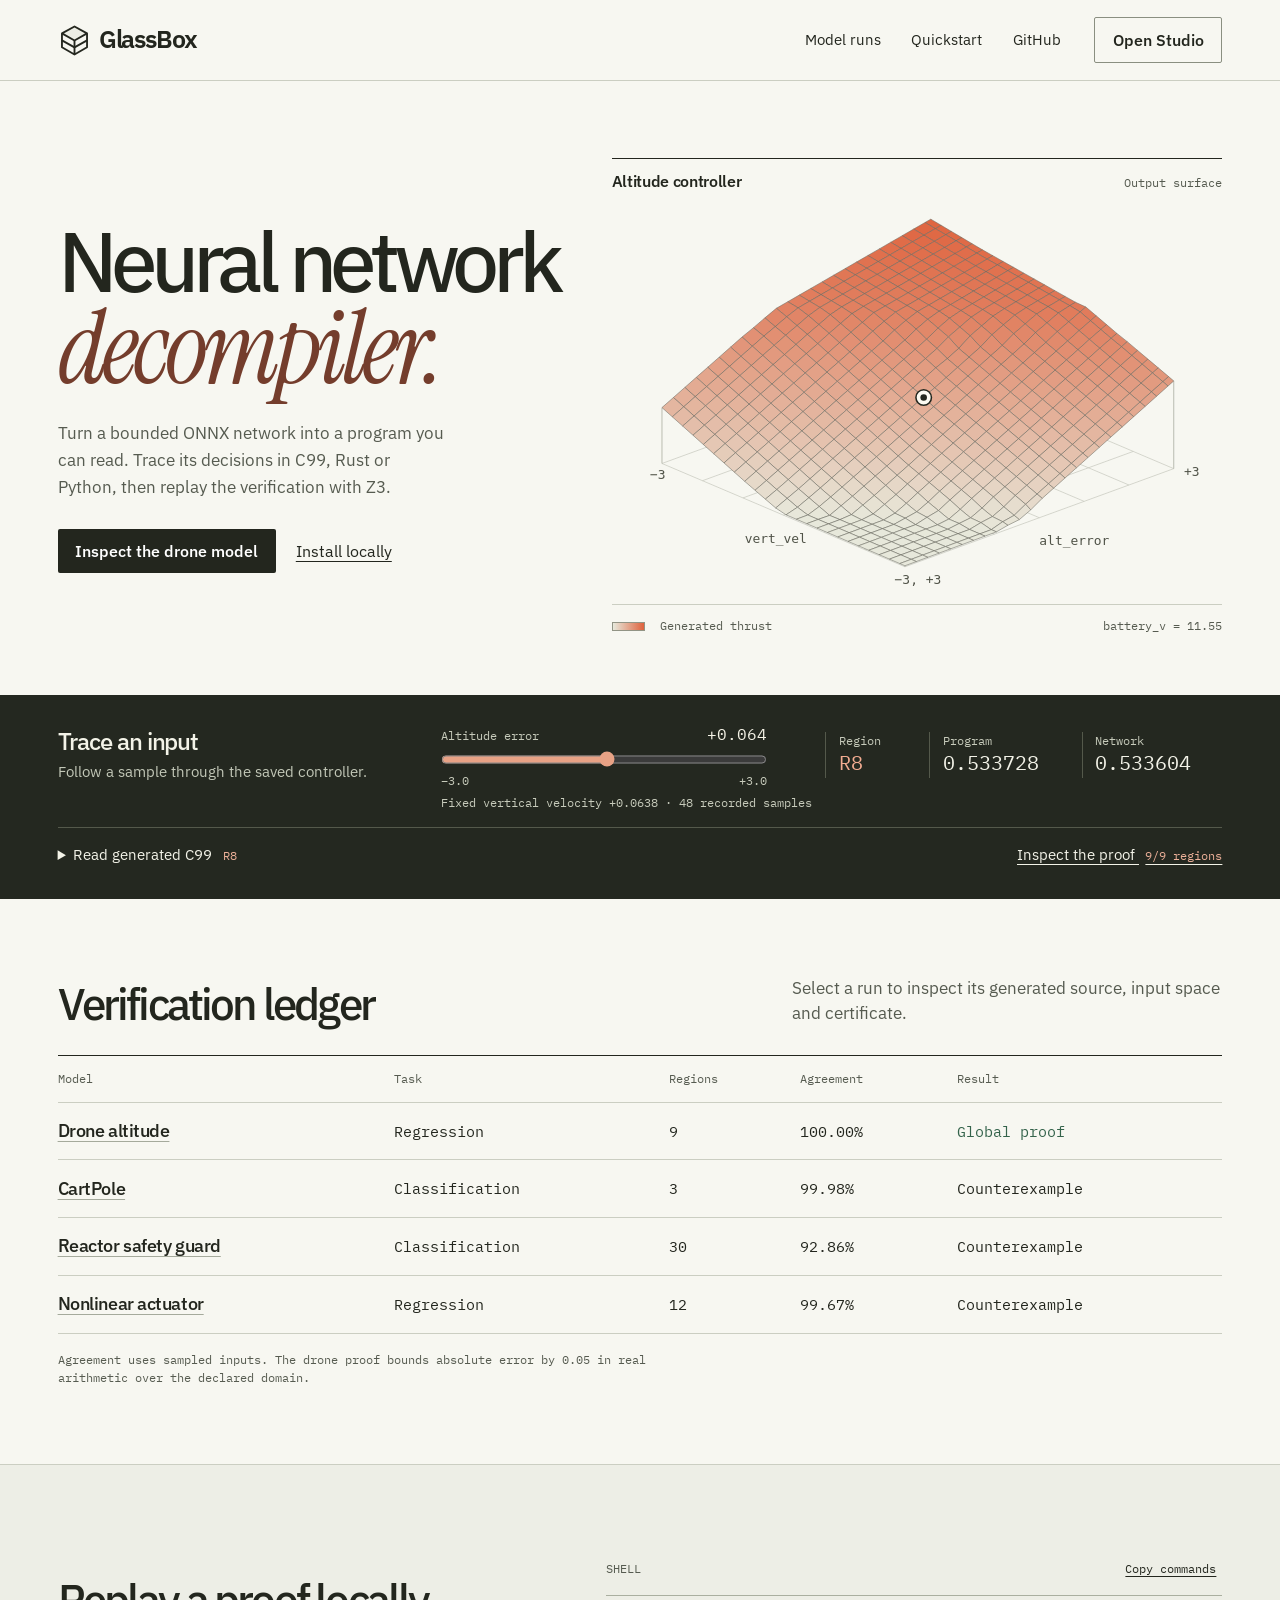
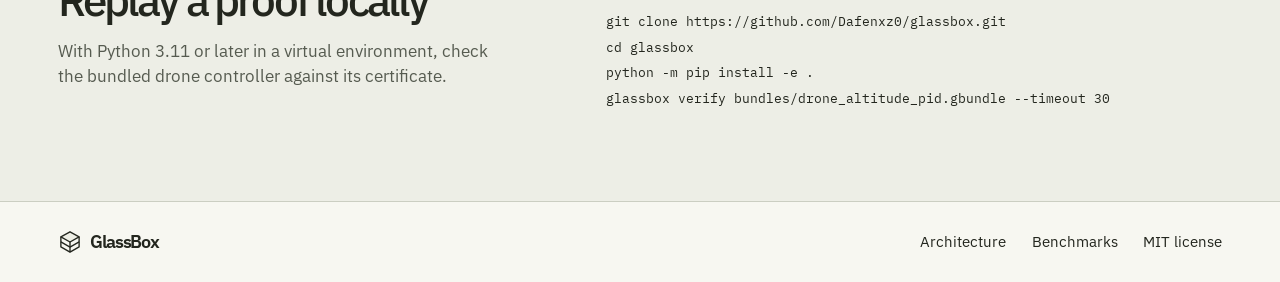
==== commit 45c47970: "Build an interactive controller trace and give the site and Studio a consistent visual design" ====
--- a/site/index.html
+++ b/site/index.html
@@ -1,64 +1,59 @@
 <!doctype html>
 <html lang="en">
 <head>
-  <meta charset="utf-8">
-  <meta name="viewport" content="width=device-width,initial-scale=1">
-  <meta name="theme-color" content="#f5f7fa">
-  <meta name="description" content="Inspect how a bounded ONNX network becomes C99, Rust and Python. Explore four recorded runs and replay a real-arithmetic proof locally.">
-  <meta property="og:title" content="GlassBox | The ONNX decompiler">
-  <meta property="og:description" content="Read the program, inspect its operating regions and replay the proof.">
+  <meta charset="utf-8"><meta name="viewport" content="width=device-width,initial-scale=1">
+  <title>GlassBox · Neural network decompiler</title>
+  <meta name="theme-color" content="#f7f7f1">
+  <meta name="description" content="Decompile bounded ONNX models into readable C99, Rust and Python. Inspect the program, trace individual inputs and replay the proof.">
+  <meta property="og:title" content="GlassBox · Neural network decompiler">
+  <meta property="og:description" content="Inspect generated code and the verification record for four ONNX models.">
   <meta property="og:image" content="https://dafenxz0.github.io/glassbox/share.jpg">
-  <title>GlassBox | The ONNX decompiler</title>
   <link rel="icon" href="./favicon.svg" type="image/svg+xml">
   <link rel="preload" href="./assets/fonts/plex-sans.woff2" as="font" type="font/woff2" crossorigin>
   <link rel="stylesheet" href="./assets/glassbox.css">
 </head>
 <body>
-  <a class="skip" href="#main">Skip to content</a>
-  <header class="mast"><div class="wrap nav">
-    <a class="brand" href="./"><img src="./favicon.svg" width="32" height="32" alt="">GlassBox</a>
-    <nav aria-label="Main"><a href="#models">Model zoo</a><a href="#install">Quickstart</a><a href="https://github.com/Dafenxz0/glassbox">GitHub</a></nav>
-    <a class="action" href="./studio/">Open Studio</a>
-  </div></header>
-  <main id="main">
-    <section class="hero wrap">
-      <div class="intro">
-        <p class="kicker"><span class="rule"></span> ONNX decompiler</p>
-        <h1>Read the code<br>inside an<br><em>ONNX model.</em></h1>
-        <p class="lede">GlassBox turns small neural networks into C99, Rust and Python. Inspect each branch and see where the program agrees with the network.</p>
-        <div class="links"><a class="action" href="./studio/?model=drone_altitude_pid">Explore the drone run</a><a class="text-link" href="#install">Run it locally</a></div>
-      </div>
-      <div class="instrument">
-        <div class="instrument-head"><span>drone_altitude_pid.onnx</span><span class="stamp">Recorded run</span></div>
-        <div class="plot-title"><span class="kicker">Output slice</span><h2>Altitude controller</h2></div>
-        <img class="plot" src="./assets/drone-regimes.png" width="1120" height="670" alt="Thrust across altitude error and vertical velocity at battery_v 11.55. White lines separate the nine decision regions.">
-        <div class="instrument-foot"><span><i></i> Z3 · UNSAT</span><span>9 of 9 leaves proven</span></div>
-      </div>
-    </section>
-    <section class="zoo" id="models"><div class="wrap">
-      <div class="section-heading"><div><p class="kicker">Verification results</p><h2>Inside the model zoo</h2></div>
-      <p>Open a saved run to inspect its source, certificate and counterexamples. Agreement is measured on sampled inputs.</p></div>
-      <div class="model-list" aria-label="Recorded model runs">
-        <div class="column-head" aria-hidden="true"><span>Model</span><span>Task</span><span>Agreement</span><span>Certificate</span></div>
-        <a href="./studio/?model=drone_altitude_pid"><strong>Drone altitude</strong><span>Regression</span><span class="number">100.00%</span><span class="good">Global proof</span></a>
-        <a href="./studio/?model=cartpole_policy"><strong>CartPole policy</strong><span>Classification</span><span class="number">99.98%</span><span class="witness">Counterexample</span></a>
-        <a href="./studio/?model=reactor_safety_guard"><strong>Reactor safety guard</strong><span>Classification</span><span class="number">92.86%</span><span class="witness">Counterexample</span></a>
-        <a href="./studio/?model=nonlinear_actuator"><strong>Nonlinear actuator</strong><span>Regression</span><span class="number">99.67%</span><span class="witness">Counterexample</span></a>
-      </div>
-      <a class="text-link" href="https://github.com/Dafenxz0/glassbox/blob/main/docs/BENCHMARKS.md">Read the benchmark ledger</a>
-    </div></section>
-    <section class="install wrap" id="install">
-      <div><p class="kicker">Local quickstart</p><h2>Replay the drone proof</h2><p>Use Python 3.11 or later in a virtual environment. The example bundle includes the ONNX model, program and certificate.</p><p>For this regression run, Z3 checks that the absolute output error stays within 0.05 throughout the declared domain. Studio reports floating-point measurements separately.</p></div>
-      <div class="terminal"><div class="terminal-head"><span>Terminal</span><button type="button" id="copy" hidden>Copy commands</button></div>
-<pre><code id="commands">git clone https://github.com/Dafenxz0/glassbox.git
+<a class="skip" href="#main">Skip to content</a>
+<header><div class="wrap nav">
+  <a class="brand" href="./"><img src="./favicon.svg" alt="" width="33" height="33">GlassBox</a>
+  <nav aria-label="Project"><a href="#runs">Model runs</a><a href="#local">Quickstart</a><a href="https://github.com/Dafenxz0/glassbox">GitHub</a></nav>
+  <a class="studio-link" href="./studio/">Open Studio</a>
+</div></header>
+<main id="main">
+<section class="wrap overview" aria-labelledby="title">
+  <div class="intro"><h1 id="title">Neural network<br><em>decompiler.</em></h1>
+    <p>Turn a bounded ONNX network into a program you can read. Trace its decisions in C99, Rust or Python, then replay the verification with Z3.</p>
+    <a class="primary" href="./studio/?model=drone_altitude_pid">Inspect the drone model</a>
+    <a class="plain" href="#local">Install locally</a>
+  </div>
+  <figure class="surface"><div class="figure-head"><h2>Altitude controller</h2><span>Output surface</span></div>
+    <div class="plotstage">
+      <img src="./assets/drone-surface.svg" alt="A rising, folded thrust surface over altitude error and vertical velocity, with the battery fixed at 11.55 volts." width="708" height="475" fetchpriority="high">
+      <svg class="cursor" aria-hidden="true" viewBox="0 0 708 475"><g id="point" hidden><circle r="9" fill="#fcfaf2" stroke="#24271f" stroke-width="1.8"/><circle r="3.8" fill="#24271f"/></g></svg>
+    </div>
+    <figcaption><span><i></i> Generated thrust</span><code>battery_v = 11.55</code></figcaption>
+  </figure>
+</section>
+<section class="trace-band" aria-labelledby="trace-title"><div class="wrap trace">
+  <div class="trace-intro"><h2 id="trace-title">Trace an input</h2><p>Follow a sample through the saved controller.</p></div>
+  <div class="slider-block"><label for="input-x">Altitude error <output id="x-value" for="input-x">+0.064</output></label><input id="input-x" type="range" min="0" max="47" step="1" value="24" disabled><span class="axis"><span>−3.0</span><span>+3.0</span></span></div>
+  <dl class="readout"><div><dt>Region</dt><dd id="region">R8</dd></div><div><dt>Program</dt><dd id="program">0.533728</dd></div><div><dt>Network</dt><dd id="network">0.533604</dd></div></dl>
+  <p class="trace-note" id="trace-note">Fixed vertical velocity +0.0638 · 48 recorded samples</p>
+  <div class="trace-links"><details><summary>Read generated C99 <span id="branch-id">R8</span></summary><pre><code id="active-source">out_values[0] = ((((0.17919503764774455 * alt_error) - (0.14619990945821282 * vert_vel)) - (0.051098190143886439 * battery_v)) + 1.121805866212239);</code></pre></details>
+  <a class="proof-link" href="./studio/?model=drone_altitude_pid&amp;certificate=1">Inspect the proof <span>9/9 regions</span></a></div>
+</div></section>
+<section class="wrap ledger" id="runs"><div class="section-title"><h2>Verification ledger</h2><p>Select a run to inspect its generated source, input space and certificate.</p></div>
+<div class="table-wrap"><table><thead><tr><th scope="col">Model</th><th scope="col">Task</th><th scope="col">Regions</th><th scope="col">Agreement</th><th scope="col">Result</th></tr></thead><tbody>
+<tr><th scope="row"><a href="./studio/?model=drone_altitude_pid">Drone altitude</a></th><td>Regression</td><td>9</td><td>100.00%</td><td class="proved">Global proof</td></tr>
+<tr><th scope="row"><a href="./studio/?model=cartpole_policy">CartPole</a></th><td>Classification</td><td>3</td><td>99.98%</td><td>Counterexample</td></tr>
+<tr><th scope="row"><a href="./studio/?model=reactor_safety_guard">Reactor safety guard</a></th><td>Classification</td><td>30</td><td>92.86%</td><td>Counterexample</td></tr>
+<tr><th scope="row"><a href="./studio/?model=nonlinear_actuator">Nonlinear actuator</a></th><td>Regression</td><td>12</td><td>99.67%</td><td>Counterexample</td></tr>
+</tbody></table></div><p class="table-note">Agreement uses sampled inputs. The drone proof bounds absolute error by 0.05 in real arithmetic over the declared domain.</p>
+</section>
+<section class="local" id="local"><div class="wrap local-inner"><div><h2>Replay a proof locally</h2><p>With Python 3.11 or later in a virtual environment, check the bundled drone controller against its certificate.</p></div>
+<div class="terminal"><div class="term-head"><span>Shell</span><button type="button" id="copy" hidden>Copy commands</button></div><pre><code id="commands">git clone https://github.com/Dafenxz0/glassbox.git
 cd glassbox
 python -m pip install -e .
-glassbox verify bundles/drone_altitude_pid.gbundle --timeout 30
-glassbox studio</code></pre>
-      <div class="terminal-foot">Local Studio <code>127.0.0.1:8765/studio/</code></div></div>
-    </section>
-  </main>
-  <footer><div class="wrap foot"><span class="brand"><img src="./favicon.svg" width="26" height="26" alt="">GlassBox</span><a href="https://github.com/Dafenxz0/glassbox/blob/main/docs/ARCHITECTURE.md">Architecture</a><a href="https://github.com/Dafenxz0/glassbox/blob/main/LICENSE">MIT license</a></div></footer>
-  <script src="./assets/home.js" defer></script>
-</body>
-</html>
+glassbox verify bundles/drone_altitude_pid.gbundle --timeout 30</code></pre></div></div></section>
+</main><footer><div class="wrap foot"><a class="brand" href="./"><img src="./favicon.svg" alt="" width="24" height="24">GlassBox</a><a href="https://github.com/Dafenxz0/glassbox/blob/main/docs/ARCHITECTURE.md">Architecture</a><a href="https://github.com/Dafenxz0/glassbox/blob/main/docs/BENCHMARKS.md">Benchmarks</a><a href="https://github.com/Dafenxz0/glassbox/blob/main/LICENSE">MIT license</a></div></footer>
+<script src="./assets/home.js" defer></script></body></html>
--- a/site/assets/glassbox.css
+++ b/site/assets/glassbox.css
@@ -9,479 +9,580 @@
   src: url(fonts/plex-mono.woff2) format("woff2");
   font-display: swap;
 }
+@font-face {
+  font-family: Instrument;
+  src: url(fonts/instrument-italic.woff2) format("woff2");
+  font-style: italic;
+  font-display: swap;
+}
 :root {
-  --ink: #13232d;
-  --muted: #4d606c;
-  --blue: #173fc1;
-  --line: #cad3d9;
-  --paper: #f5f7fa;
+  --paper: #f7f7f1;
+  --ink: #23261e;
+  --muted: #565b50;
+  --line: #cbcec2;
+  --rust: #9f4227;
   --mono: PlexMono, ui-monospace, monospace;
+  color-scheme: light;
   scroll-behavior: smooth;
 }
 * {
   box-sizing: border-box;
 }
 body {
+  background: var(--paper);
+  color: var(--ink);
   margin: 0;
-  color: var(--ink);
-  background: var(--paper);
   font:
-    1rem/1.55 Plex,
+    1rem/1.5 Plex,
     system-ui,
     sans-serif;
+  -webkit-font-smoothing: antialiased;
+}
+.wrap {
+  width: min(1330px, 91%);
+  margin-inline: auto;
 }
 a {
   color: inherit;
   text-decoration: none;
 }
-a:focus-visible,
-button:focus-visible {
-  outline: 3px solid #ff9e2a;
+:focus-visible {
+  outline: 3px solid #ac4d2f;
   outline-offset: 4px;
 }
 .skip {
   position: absolute;
-  z-index: 3;
-  left: 1rem;
-  top: -5rem;
+  top: -100px;
+  left: 12px;
   background: white;
   padding: 12px;
+  z-index: 2;
 }
 .skip:focus {
-  top: 1rem;
-}
-.wrap {
-  width: min(1280px, 90%);
-  margin-inline: auto;
-}
-.mast {
+  top: 8px;
+}
+header {
   border-bottom: 1px solid var(--line);
 }
 .nav,
-.foot {
-  display: flex;
-  align-items: center;
-  gap: 2.2rem;
-}
-.nav {
-  min-height: 78px;
-}
-.brand {
-  display: inline-flex;
-  align-items: center;
-  gap: 10px;
-  letter-spacing: -0.065em;
-  font-size: 1.56rem;
-  font-weight: 620;
-  line-height: 1;
-}
+.foot,
+.brand,
 nav {
   display: flex;
   align-items: center;
-  gap: 1.8rem;
+}
+.nav {
+  height: 80px;
+  gap: 2.1rem;
+}
+.brand {
+  gap: 0.55rem;
+  font-size: 1.55rem;
+  font-weight: 620;
+  letter-spacing: -0.065em;
+}
+.brand img {
+  display: block;
+}
+nav {
   margin-left: auto;
-  font-size: 0.96rem;
-}
-nav a,
-.foot a {
-  padding: 0.75rem 0;
-}
-.nav a:hover:not(.action),
-.foot a:hover {
-  color: var(--blue);
-}
-.action,
-.text-link,
-.terminal button {
+  gap: 1.9rem;
+}
+.nav nav a,
+.foot > a:not(.brand) {
+  font-size: 0.94rem;
+  padding: 0.7rem 0;
+}
+nav a:hover,
+.foot a:hover,
+.plain:hover {
+  color: var(--rust);
+}
+.studio-link,
+.primary {
   display: inline-flex;
   align-items: center;
   justify-content: center;
   min-height: 44px;
-  font: inherit;
   font-weight: 550;
-}
-.action {
-  background: var(--blue);
-  color: white;
-  border-radius: 5px;
-  padding: 0.72rem 1.18rem;
-  transition: background 0.15s;
-}
-.action:hover {
-  background: #102e96;
-}
-.text-link {
-  color: var(--blue);
+  border-radius: 2px;
+  padding: 0.62rem 1.1rem;
+}
+.studio-link {
+  border: 1px solid #8a8f81;
+}
+.studio-link:hover {
+  border-color: var(--ink);
+  background: #ebece3;
+}
+.primary {
+  background: var(--ink);
+  color: #fff;
+}
+.primary:hover {
+  background: #3c4133;
+}
+.plain {
+  display: inline-flex;
+  align-items: center;
+  min-height: 44px;
+  margin-left: 1rem;
   text-decoration: underline;
-  text-underline-offset: 5px;
-}
-.text-link:hover {
-  text-decoration-thickness: 2px;
-}
-.hero {
+  text-underline-offset: 0.28em;
+}
+.overview {
   display: grid;
-  grid-template-columns: 0.84fr 1.16fr;
+  grid-template-columns: minmax(0, 0.92fr) minmax(0, 1.12fr);
+  gap: 4.5%;
   align-items: center;
-  gap: 5%;
-  padding-block: clamp(3.5rem, 8vw, 8.25rem);
-}
-.kicker {
-  font: 500 0.81rem/1.4 var(--mono);
-  letter-spacing: 0.095em;
-  text-transform: uppercase;
-  display: flex;
-  align-items: center;
-  gap: 0.75rem;
-  color: var(--muted);
-  margin: 0 0 1.2rem;
-}
-.rule {
-  height: 2px;
-  width: 30px;
-  background: var(--blue);
+  padding-block: clamp(3.5rem, 6vw, 6.7rem) clamp(2.8rem, 4.7vw, 5.2rem);
 }
 h1,
 h2,
-p {
-  margin-top: 0;
+p,
+figure,
+dl,
+dd {
+  margin: 0;
 }
 h1 {
-  font-size: clamp(3.65rem, 6.2vw, 6.25rem);
-  line-height: 0.99;
-  font-weight: 520;
-  letter-spacing: -0.069em;
-  margin-bottom: 1.45rem;
+  font-size: clamp(3.5rem, 6.55vw, 7.15rem);
+  font-weight: 470;
+  line-height: 0.98;
+  letter-spacing: -0.075em;
 }
 h1 em {
-  font-style: normal;
-  color: var(--blue);
-}
-.lede,
-.install p:not(.kicker),
-.section-heading p:not(.kicker) {
+  font:
+    italic 400 1.23em/0.9 Instrument,
+    Georgia,
+    serif;
+  color: #743d2c;
+  letter-spacing: -0.045em;
+}
+.intro p {
+  font-size: clamp(1.06rem, 1.35vw, 1.29rem);
+  max-width: 39ch;
   color: var(--muted);
-  font-size: clamp(1.03rem, 1.25vw, 1.2rem);
   line-height: 1.55;
-  max-width: 40ch;
-}
-.links {
+  margin: 1.6rem 0 1.75rem;
+}
+.surface {
+  min-width: 0;
+  position: relative;
+}
+.figure-head,
+figcaption,
+.term-head {
   display: flex;
-  align-items: center;
-  gap: 1.45rem;
-  flex-wrap: wrap;
-  margin-top: 1.65rem;
-}
-.instrument,
-.terminal {
-  background: #101e24;
-  color: #ecf7f7;
-  border-radius: 8px;
-  overflow: hidden;
-  border: 1px solid #21343d;
-}
-.instrument {
-  box-shadow: 0 18px 48px -28px #173e50;
-  animation: arrive 0.38s ease-out both;
-}
-.instrument-head,
-.instrument-foot,
-.terminal-head,
-.terminal-foot {
-  display: flex;
-  align-items: center;
+  align-items: baseline;
   justify-content: space-between;
-  gap: 10px;
-  font: 0.82rem/1.5 var(--mono);
-  padding: 1rem 1.4rem;
-}
-.instrument-head,
-.terminal-head {
-  border-bottom: 1px solid #34474e;
-  color: #d2e2e5;
-}
-.stamp {
-  color: #9fc6c7;
-}
-.plot-title {
-  padding: 1.25rem 1.4rem 0.3rem;
-}
-.plot-title .kicker {
-  color: #93babb;
-  font-size: 0.75rem;
-  margin-bottom: 0.28rem;
-}
-.plot-title h2 {
-  font-size: clamp(1.5rem, 2.3vw, 2.4rem);
-  font-weight: 460;
-  line-height: 1.2;
-  letter-spacing: -0.045em;
-  margin: 0;
-}
-.plot {
+  gap: 0.65rem;
+}
+.figure-head {
+  border-top: 1px solid var(--ink);
+  padding-top: 0.65rem;
+}
+.figure-head h2 {
+  font-size: 1.03rem;
+  font-weight: 570;
+  letter-spacing: -0.02em;
+}
+.figure-head span,
+figcaption,
+.term-head,
+.axis,
+.trace-note,
+.table-note {
+  font: 0.78rem/1.5 var(--mono);
+  color: var(--muted);
+}
+.plotstage {
+  position: relative;
+  margin: 0.35rem 0 -0.3rem;
+}
+.plotstage img,
+.cursor {
   width: 100%;
   height: auto;
   display: block;
 }
-.instrument-foot {
-  border-top: 1px solid #34474e;
-  color: #d2e2e5;
-}
-.instrument-foot span:first-child {
-  color: #96edd4;
-}
-.instrument-foot i {
+.cursor {
+  position: absolute;
+  inset: 0;
+  pointer-events: none;
+}
+figcaption {
+  border-top: 1px solid var(--line);
+  padding-top: 0.65rem;
+}
+figcaption i {
   display: inline-block;
-  width: 0.48rem;
-  height: 0.48rem;
-  background: #78dbbd;
-  border-radius: 50%;
-  margin-right: 0.35rem;
-}
-.zoo {
-  border-block: 1px solid var(--line);
-  background: white;
-  padding-block: clamp(3.5rem, 7vw, 6rem);
-}
-.section-heading,
-.install {
+  width: 2.7em;
+  height: 0.68em;
+  background: linear-gradient(90deg, #e7e9dc, #df623d);
+  border: 1px solid #929485;
+  margin-right: 0.45rem;
+  vertical-align: middle;
+}
+code {
+  font: inherit;
+  font-family: var(--mono);
+}
+.trace-band {
+  background: #242820;
+  color: #f3f3e8;
+}
+.trace {
+  display: grid;
+  grid-template-columns: 1fr 1fr 1.22fr;
+  align-items: center;
+  column-gap: 5%;
+  padding-block: 1.8rem 1.45rem;
+}
+.trace-intro h2 {
+  font-weight: 500;
+  font-size: 1.53rem;
+  line-height: 1.15;
+  letter-spacing: -0.045em;
+}
+.trace-intro p {
+  color: #c2c7b7;
+  font-size: 0.94rem;
+  margin-top: 0.35rem;
+}
+.slider-block label,
+.readout dt {
+  font: 0.78rem var(--mono);
+  color: #c7cbbb;
+}
+.slider-block label {
+  display: flex;
+  justify-content: space-between;
+  align-items: baseline;
+  gap: 1rem;
+}
+.slider-block output {
+  color: #f5f3e6;
+  font: 1rem var(--mono);
+}
+input[type="range"] {
+  display: block;
+  width: 100%;
+  margin: 0;
+  height: 31px;
+  cursor: pointer;
+  accent-color: #e8a285;
+}
+.axis {
+  display: flex;
+  justify-content: space-between;
+  color: #c7cbbb;
+  font-size: 0.75rem;
+  line-height: 1;
+}
+.readout {
+  display: grid;
+  grid-template-columns: 0.65fr 1fr 1fr;
+  gap: 0.75rem;
+}
+.readout div {
+  border-left: 1px solid #54594b;
+  padding-left: 0.8rem;
+}
+.readout dd {
+  font: clamp(1rem, 1.6vw, 1.58rem) / 1.5 var(--mono);
+  color: #f3f3e8;
+}
+.readout div:first-child dd {
+  color: #f2ac91;
+}
+.trace-note {
+  grid-column: 2/4;
+  color: #c7cbbb;
+  margin-top: 0.45rem;
+  font-size: 0.74rem;
+}
+.trace-links {
+  grid-column: 1 / -1;
+  border-top: 1px solid #54594b;
+  margin-top: 1rem;
+  padding-top: .3rem;
+  display: flex;
+  align-items: flex-start;
+  justify-content: space-between;
+  gap: 1rem;
+  font-size: .92rem;
+}
+.trace-links details { min-width: 0; flex: 1; }
+.trace-links summary, .proof-link { cursor: pointer; width: fit-content; padding-block: .65rem; }
+.trace-links span { margin-left: .4rem; color: #edb199; font: .76rem var(--mono); }
+.trace-links pre { white-space: pre-wrap; overflow-wrap: anywhere; font: .85rem/1.6 var(--mono); max-width: 82ch; }
+.proof-link { text-decoration: underline; text-underline-offset: 4px; }
+@media(max-width:480px){ .trace-links { flex-wrap: wrap; gap: 0; } .trace-links details { flex-basis: 100%; } }
+.ledger,
+.local-inner {
+  padding-block: clamp(3.5rem, 6vw, 6.25rem);
+}
+.section-title,
+.local-inner {
   display: grid;
   grid-template-columns: 1fr 1fr;
+  gap: 3%;
+  align-items: end;
+}
+.section-title {
+  margin-bottom: 1.8rem;
+}
+.section-title h2,
+.local h2 {
+  font:
+    500 clamp(2.2rem, 3.4vw, 3.8rem) / 1.05 Plex,
+    sans-serif;
+  letter-spacing: -0.065em;
+}
+.section-title p,
+.local p {
+  color: var(--muted);
+  max-width: 43ch;
+  font-size: 1.05rem;
+}
+.section-title p {
+  justify-self: end;
+}
+table {
+  width: 100%;
+  border-collapse: collapse;
+  text-align: left;
+}
+th,
+td {
+  border-bottom: 1px solid var(--line);
+  padding: 0.95rem 0.65rem;
+}
+thead th {
+  border-top: 1px solid var(--ink);
+  font: 0.76rem var(--mono);
+  color: var(--muted);
+  font-weight: 400;
+}
+td {
+  font: 0.92rem var(--mono);
+}
+tbody th {
+  font-weight: 530;
+  font-size: 1.1rem;
+  letter-spacing: -0.025em;
+}
+th:first-child {
+  padding-left: 0;
+}
+tbody th a {
+  text-decoration: underline;
+  text-decoration-color: #a5aa9c;
+  text-underline-offset: 4px;
+}
+tbody th a:hover {
+  color: var(--rust);
+  text-decoration-color: currentColor;
+}
+.proved {
+  color: #34634b;
+}
+.table-note {
+  margin-top: 1rem;
+  max-width: 93ch;
+}
+.local {
+  border-top: 1px solid var(--line);
+  background: #edeee6;
+}
+.local-inner {
+  align-items: center;
+  grid-template-columns: 0.85fr 1.15fr;
   gap: 8%;
-  align-items: end;
-}
-.section-heading {
-  margin-bottom: 2.2rem;
-}
-.section-heading p:last-child {
+}
+.local p {
+  margin-top: 1rem;
+}
+.terminal {
+  min-width: 0;
+}
+.term-head {
+  padding: 0.3rem 0;
+  border-bottom: 1px solid #aaafa0;
+  text-transform: uppercase;
+}
+.terminal pre {
   margin: 0;
-}
-.section-heading .kicker,
-.install .kicker {
-  margin-bottom: 0.8rem;
-}
-.section-heading h2,
-.install h2 {
-  margin: 0;
-  font-size: clamp(2.5rem, 4.25vw, 4.75rem);
-  font-weight: 500;
-  line-height: 1.04;
-  letter-spacing: -0.062em;
-}
-.model-list {
-  border-top: 1px solid var(--line);
-  margin-bottom: 1.1rem;
-}
-.model-list > a,
-.column-head {
-  display: grid;
-  grid-template-columns: 1.7fr 1fr 0.8fr 1fr;
-  align-items: center;
-  gap: 1rem;
-  padding: 1.15rem 0.65rem;
-  border-bottom: 1px solid var(--line);
-}
-.model-list > a {
-  transition: background 0.16s;
-}
-.model-list > a:hover {
-  background: #f1f5fc;
-}
-.model-list strong {
-  font-size: 1.2rem;
-  letter-spacing: -0.025em;
-  font-weight: 550;
-  color: var(--blue);
-}
-.column-head {
-  font: 0.77rem var(--mono);
-  text-transform: uppercase;
-  letter-spacing: 0.06em;
-  color: var(--muted);
-}
-.number,
-.good,
-.witness {
-  font: 0.9rem var(--mono);
-}
-.good {
-  color: #075c43;
-}
-.witness {
-  color: #8f4111;
-}
-.install {
-  padding-block: clamp(3.5rem, 8vw, 7rem);
-  align-items: center;
-}
-.install h2 {
-  margin-bottom: 1.4rem;
-}
-.install p:last-child {
-  margin-bottom: 0;
-}
-.terminal-head {
-  min-height: 59px;
-}
-.terminal pre {
   overflow: auto;
-  margin: 0;
-  padding: 1.4rem;
-  color: #bfe9db;
-  line-height: 1.85;
-}
-.terminal code {
-  font-family: var(--mono);
-  font-size: 0.875rem;
-}
-.terminal-foot {
-  border-top: 1px solid #34474e;
-  color: #a6b9be;
-  justify-content: flex-start;
-  flex-wrap: wrap;
-}
-.terminal button {
-  min-height: 32px;
-  padding: 0.3rem 0.65rem;
-  border: 1px solid #698286;
-  border-radius: 4px;
-  color: white;
+  padding: 0.8rem 0;
+  font: 0.84rem/1.9 var(--mono);
+}
+button {
+  font: inherit;
+  cursor: pointer;
+}
+.term-head button {
   background: transparent;
-  cursor: pointer;
-}
-.terminal button:hover {
-  background: #243941;
+  color: var(--ink);
+  min-height: 44px;
+  border: 0;
+  text-decoration: underline;
+  text-underline-offset: 3px;
 }
 footer {
   border-top: 1px solid var(--line);
 }
 .foot {
-  min-height: 86px;
-  flex-wrap: wrap;
+  min-height: 80px;
+  gap: 1.6rem;
 }
 .foot .brand {
   margin-right: auto;
-  font-size: 1.2rem;
+  font-size: 1.15rem;
 }
 [hidden] {
   display: none !important;
 }
-@keyframes arrive {
-  from {
-    opacity: 0;
-    transform: translateY(8px);
-  }
-  to {
-    opacity: 1;
-    transform: none;
-  }
-}
-@media (max-width: 800px) {
-  .nav,
-  .foot {
-    gap: 1.2rem;
-  }
-  .hero {
-    gap: 1.8rem;
-    grid-template-columns: 1fr 1.12fr;
-  }
-  .instrument-head,
-  .instrument-foot {
-    padding: 0.8rem 0.85rem;
-    font-size: 0.76rem;
-  }
-  .plot-title {
-    padding: 0.9rem 0.85rem 0;
-  }
-  .install {
-    grid-template-columns: 1fr;
-  }
-  .terminal {
-    margin-top: 1.5rem;
-  }
-  .model-list > a,
-  .column-head {
-    grid-template-columns: 1.45fr 1fr 0.7fr 1fr;
-  }
-}
-@media (max-width: 650px) {
+@media (max-width: 900px) {
+  .overview {
+    gap: 2.5%;
+  }
+  h1 {
+    font-size: clamp(3.25rem, 6.5vw, 4.5rem);
+  }
+  .trace {
+    column-gap: 3%;
+  }
+  .readout {
+    gap: 0.3rem;
+  }
+  .readout div {
+    padding-left: 0.5rem;
+  }
+  .section-title {
+    gap: 6%;
+  }
+}
+@media (max-width: 700px) {
   .wrap {
     width: calc(100% - 36px);
   }
   .nav {
-    min-height: 65px;
+    height: 64px;
     gap: 1rem;
-  }
-  .nav .action {
-    margin-left: auto;
   }
   .nav nav {
     display: none;
   }
-  .brand {
-    font-size: 1.3rem;
-  }
-  .hero,
-  .section-heading {
+  .nav .studio-link {
+    margin-left: auto;
+  }
+  .overview {
+    grid-template-columns: 1fr;
+    padding-block: 2.6rem 1.6rem;
+    gap: 2rem;
+  }
+  .intro h1 {
+    font-size: clamp(3.15rem, 11.7vw, 5rem);
+  }
+  .intro p {
+    max-width: 40ch;
+    margin: 1.1rem 0 1.3rem;
+  }
+  .figure-head {
+    padding-top: 0.45rem;
+  }
+  .trace {
+    grid-template-columns: 1fr 1fr;
+    gap: 1rem;
+    padding-block: 1.25rem;
+  }
+  .trace-intro {
+    grid-column: 1/-1;
+  }
+  .slider-block {
+    grid-column: 1/-1;
+  }
+  .readout {
+    grid-column: 1/-1;
+  }
+  .trace-note {
+    grid-column: 1/-1;
+    margin: 0;
+  }
+  .trace-intro p {
+    margin: 0.15rem 0 0;
+  }
+  .readout dd {
+    font-size: 1.1rem;
+  }
+  .readout div:first-child {
+    border: 0;
+    padding: 0;
+  }
+  .section-title,
+  .local-inner {
     display: block;
   }
-  .hero {
-    padding-block: 2.6rem;
-  }
-  .instrument {
-    margin-top: 2.1rem;
-  }
-  .hero h1 {
-    font-size: clamp(3.45rem, 13vw, 4.65rem);
-  }
-  .lede {
-    max-width: 37ch;
-  }
-  .section-heading p:last-child {
-    margin-top: 1rem;
-  }
-  .column-head {
+  .section-title p {
+    margin-top: 0.7rem;
+  }
+  .table-wrap {
+    min-width: 0;
+  }
+  th,
+  td {
+    padding: 0.76rem 0.2rem;
+  }
+  tbody th {
+    font-size: 1rem;
+  }
+  td {
+    font-size: 0.8rem;
+  }
+  th:nth-child(2),
+  td:nth-child(2),
+  th:nth-child(3),
+  td:nth-child(3) {
     display: none;
   }
-  .model-list > a {
-    grid-template-columns: 1fr auto;
-    gap: 0.18rem 0.6rem;
-  }
-  .model-list strong {
-    order: 0;
-  }
-  .model-list a > span:nth-child(2) {
-    order: 2;
-    font-size: 0.92rem;
-  }
-  .model-list .number {
-    order: 3;
-    text-align: right;
-  }
-  .good,
-  .witness {
-    order: 1;
-    text-align: right;
-    font-size: 0.8rem;
+  tbody th a {
+    display: inline-block;
+    padding: 0.35rem 0;
+  }
+  .terminal {
+    margin-top: 1.6rem;
   }
   .foot {
-    column-gap: 1rem;
-    font-size: 0.9rem;
-  }
-  .terminal pre {
-    font-size: 0.85rem;
-  }
-  .stamp {
-    font-size: 0.72rem;
+    flex-wrap: wrap;
+    gap: 0.3rem 1rem;
+    padding-block: 1rem;
+  }
+  .foot .brand {
+    flex-basis: 100%;
+  }
+}
+@media (max-width: 370px) {
+  .wrap {
+    width: calc(100% - 28px);
+  }
+  .intro h1 {
+    font-size: 2.98rem;
+  }
+  .primary,
+  .studio-link {
+    padding: 0.6rem 0.75rem;
+  }
+  .plain {
+    margin-left: 0.45rem;
+  }
+  .readout {
+    gap: 0.2rem;
   }
 }
 @media (prefers-reduced-motion: reduce) {
   :root {
     scroll-behavior: auto;
   }
-  *,
-  *::before,
-  *::after {
-    animation: none !important;
-    transition: none !important;
-  }
-}
+}
